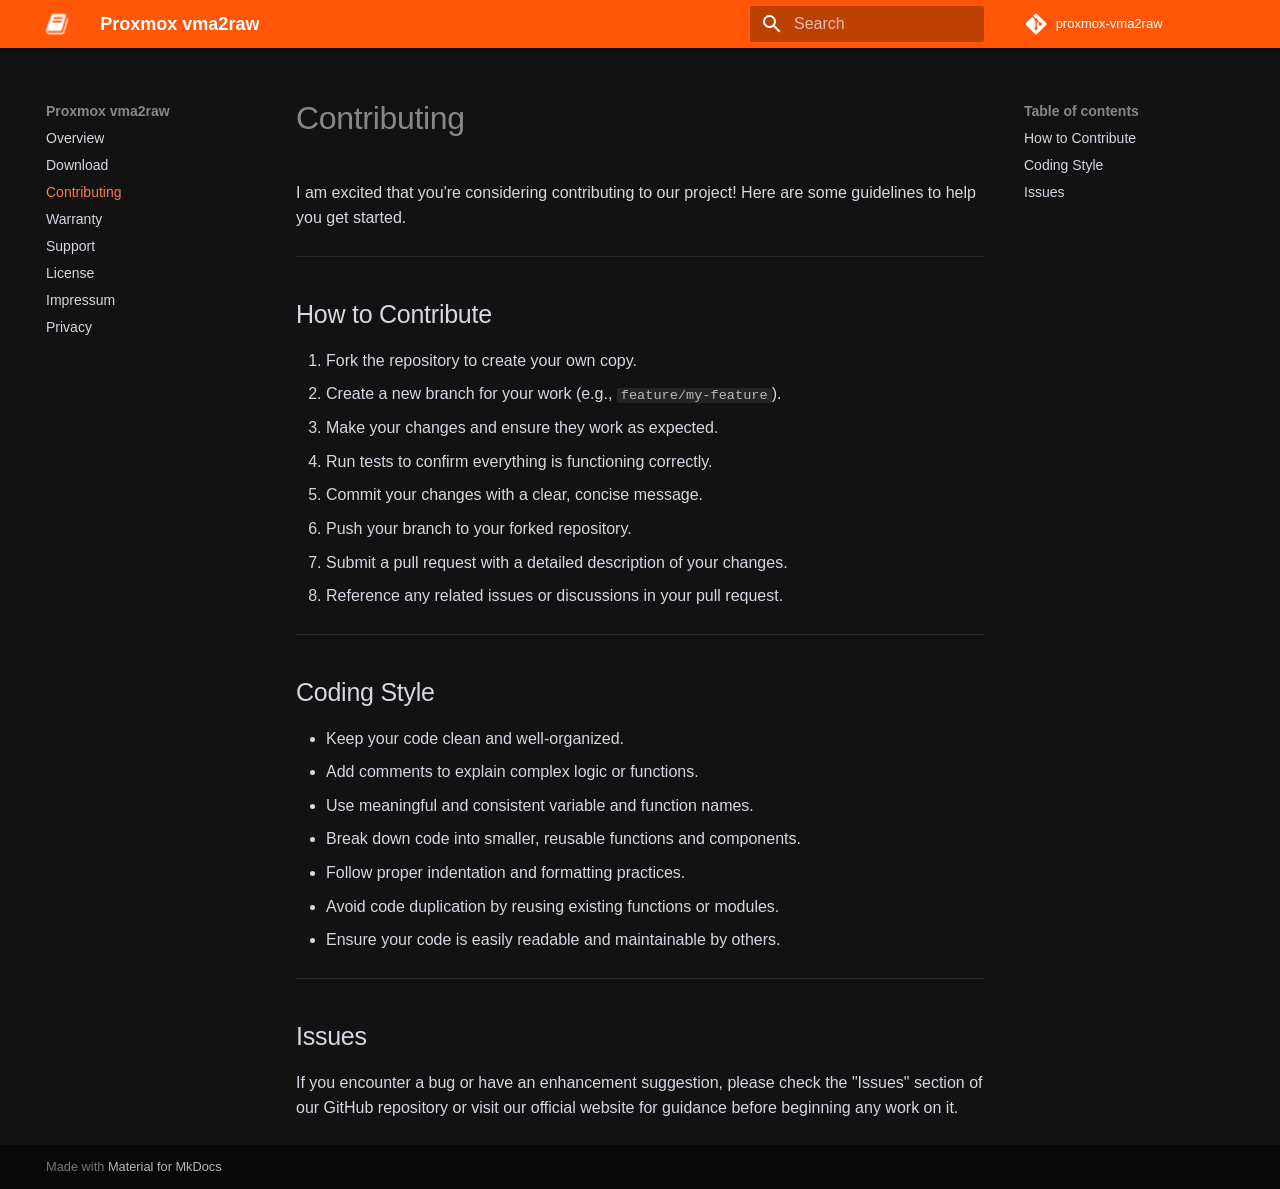
==== docs/contributing.html @ 5fd2d064 "1.0" ====
<!doctype html>
<html lang="en" class="no-js">
  <head>
    
      <meta charset="utf-8">
      <meta name="viewport" content="width=device-width,initial-scale=1">
      
      
      
      
        <link rel="prev" href="download.html">
      
      
        <link rel="next" href="warranty.html">
      
      
      <link rel="icon" href="favicon.ico">
      <meta name="generator" content="mkdocs-1.6.0, mkdocs-material-9.5.31">
    
    
      
        <title>Contributing - Proxmox vma2raw</title>
      
    
    
      <link rel="stylesheet" href="assets/stylesheets/main.3cba04c6.min.css">
      
        
        <link rel="stylesheet" href="assets/stylesheets/palette.06af60db.min.css">
      
      

   
   <!-- META INJECTION START -->
  <!-- META INJECTION START -->
  <!-- META INJECTION START -->
    <meta http-equiv="X-UA-Compatible" content="IE=edge">
	<meta name="subject" content="documentation">
	<meta name="copyright" content="bugfish">
	<meta name="language" content="en">
	<meta name="robots" content="index,follow">
	<meta name="author" content="bugfish, ynvnzmlzaa@gmail.com">
	<meta property="og:image" content="./meta.png">    
    <script type="application/ld+json">
    {
      "@context": "http://schema.org",
      "@type": "WebSite",
      "name": "Proxmox vma2raw",
    }
    </script>
	<script type="application/ld+json">
	{
	  "@context": "http://schema.org",
	  "@type": "TechArticle",
	  "headline": "Contributing",
	  "description": "Learn how you can contribute to the project, including guidelines for submitting improvements, bug reports, and feature requests.",
	  "articleSection": "Contributing",
	  "datePublished": "2025-03-04",
	  "dateModified": "2025-03-04",
	  "author": {
		"@type": "Person",
		"name": "Jan-Maurice Dahlmanns"
	  },
	  "publisher": {
		"@type": "Organization",
		"name": "Bugfish",
		"logo": {
		  "@type": "ImageObject",
		  "url": "./logo.png"
		}
	  }
	}
	</script> 
	<meta property="og:title" content="Contributing - Proxmox vma2raw">
	<meta name="description" content="Learn how you can contribute to the project, including guidelines for submitting improvements, bug reports, and feature requests.">  
	<meta name="og:description" content="Learn how you can contribute to the project, including guidelines for submitting improvements, bug reports, and feature requests.">  
  <!-- META INJECTION END -->  
  <!-- META INJECTION END -->  
  <!-- META INJECTION END --> 

    
    
      
    
    
      
    
    
      <link rel="stylesheet" href="assets/_mkdocstrings.css">
    
      <link rel="stylesheet" href="extra.css">
    
    <script>__md_scope=new URL(".",location),__md_hash=e=>[...e].reduce((e,_)=>(e<<5)-e+_.charCodeAt(0),0),__md_get=(e,_=localStorage,t=__md_scope)=>JSON.parse(_.getItem(t.pathname+"."+e)),__md_set=(e,_,t=localStorage,a=__md_scope)=>{try{t.setItem(a.pathname+"."+e,JSON.stringify(_))}catch(e){}}</script>
    
      

    
    
    
   <link href="assets/stylesheets/glightbox.min.css" rel="stylesheet"/><style>
    html.glightbox-open { overflow: initial; height: 100%; }
    .gslide-title { margin-top: 0px; user-select: text; }
    .gslide-desc { color: #666; user-select: text; }
    .gslide-image img { background: white; }
    .gscrollbar-fixer { padding-right: 15px; }
    .gdesc-inner { font-size: 0.75rem; }
    body[data-md-color-scheme="slate"] .gdesc-inner { background: var(--md-default-bg-color);}
    body[data-md-color-scheme="slate"] .gslide-title { color: var(--md-default-fg-color);}
    body[data-md-color-scheme="slate"] .gslide-desc { color: var(--md-default-fg-color);}</style> <script src="assets/javascripts/glightbox.min.js"></script></head>
  
  
    
    
      
    
    
    
    
    <body dir="ltr" data-md-color-scheme="slate" data-md-color-primary="deep-orange" data-md-color-accent="deep-orange">
  
    
    <input class="md-toggle" data-md-toggle="drawer" type="checkbox" id="__drawer" autocomplete="off">
    <input class="md-toggle" data-md-toggle="search" type="checkbox" id="__search" autocomplete="off">
    <label class="md-overlay" for="__drawer"></label>
    <div data-md-component="skip">
      
        
        <a href="#contributing" class="md-skip">
          Skip to content
        </a>
      
    </div>
    <div data-md-component="announce">
      
    </div>
    
    
      

  

<header class="md-header md-header--shadow" data-md-component="header">
  <nav class="md-header__inner md-grid" aria-label="Header">
    <a href="index.html" title="Proxmox vma2raw" class="md-header__button md-logo" aria-label="Proxmox vma2raw" data-md-component="logo">
      
  <img src="logo.png" alt="logo">

    </a>
    <label class="md-header__button md-icon" for="__drawer">
      
      <svg xmlns="http://www.w3.org/2000/svg" viewBox="0 0 24 24"><path d="M3 6h18v2H3V6m0 5h18v2H3v-2m0 5h18v2H3v-2Z"/></svg>
    </label>
    <div class="md-header__title" data-md-component="header-title">
      <div class="md-header__ellipsis">
        <div class="md-header__topic">
          <span class="md-ellipsis">
            Proxmox vma2raw
          </span>
        </div>
        <div class="md-header__topic" data-md-component="header-topic">
          <span class="md-ellipsis">
            
              Contributing
            
          </span>
        </div>
      </div>
    </div>
    
      
        <form class="md-header__option" data-md-component="palette">
  
    
    
    
    <input class="md-option" data-md-color-media="" data-md-color-scheme="slate" data-md-color-primary="deep-orange" data-md-color-accent="deep-orange"  aria-hidden="true"  type="radio" name="__palette" id="__palette_0">
    
  
</form>
      
    
    
      <script>var media,input,key,value,palette=__md_get("__palette");if(palette&&palette.color){"(prefers-color-scheme)"===palette.color.media&&(media=matchMedia("(prefers-color-scheme: light)"),input=document.querySelector(media.matches?"[data-md-color-media='(prefers-color-scheme: light)']":"[data-md-color-media='(prefers-color-scheme: dark)']"),palette.color.media=input.getAttribute("data-md-color-media"),palette.color.scheme=input.getAttribute("data-md-color-scheme"),palette.color.primary=input.getAttribute("data-md-color-primary"),palette.color.accent=input.getAttribute("data-md-color-accent"));for([key,value]of Object.entries(palette.color))document.body.setAttribute("data-md-color-"+key,value)}</script>
    
    
    
      <label class="md-header__button md-icon" for="__search">
        
        <svg xmlns="http://www.w3.org/2000/svg" viewBox="0 0 24 24"><path d="M9.5 3A6.5 6.5 0 0 1 16 9.5c0 1.61-.59 3.09-1.56 4.23l.27.27h.79l5 5-1.5 1.5-5-5v-.79l-.27-.27A6.516 6.516 0 0 1 9.5 16 6.5 6.5 0 0 1 3 9.5 6.5 6.5 0 0 1 9.5 3m0 2C7 5 5 7 5 9.5S7 14 9.5 14 14 12 14 9.5 12 5 9.5 5Z"/></svg>
      </label>
      <div class="md-search" data-md-component="search" role="dialog">
  <label class="md-search__overlay" for="__search"></label>
  <div class="md-search__inner" role="search">
    <form class="md-search__form" name="search">
      <input type="text" class="md-search__input" name="query" aria-label="Search" placeholder="Search" autocapitalize="off" autocorrect="off" autocomplete="off" spellcheck="false" data-md-component="search-query" required>
      <label class="md-search__icon md-icon" for="__search">
        
        <svg xmlns="http://www.w3.org/2000/svg" viewBox="0 0 24 24"><path d="M9.5 3A6.5 6.5 0 0 1 16 9.5c0 1.61-.59 3.09-1.56 4.23l.27.27h.79l5 5-1.5 1.5-5-5v-.79l-.27-.27A6.516 6.516 0 0 1 9.5 16 6.5 6.5 0 0 1 3 9.5 6.5 6.5 0 0 1 9.5 3m0 2C7 5 5 7 5 9.5S7 14 9.5 14 14 12 14 9.5 12 5 9.5 5Z"/></svg>
        
        <svg xmlns="http://www.w3.org/2000/svg" viewBox="0 0 24 24"><path d="M20 11v2H8l5.5 5.5-1.42 1.42L4.16 12l7.92-7.92L13.5 5.5 8 11h12Z"/></svg>
      </label>
      <nav class="md-search__options" aria-label="Search">
        
        <button type="reset" class="md-search__icon md-icon" title="Clear" aria-label="Clear" tabindex="-1">
          
          <svg xmlns="http://www.w3.org/2000/svg" viewBox="0 0 24 24"><path d="M19 6.41 17.59 5 12 10.59 6.41 5 5 6.41 10.59 12 5 17.59 6.41 19 12 13.41 17.59 19 19 17.59 13.41 12 19 6.41Z"/></svg>
        </button>
      </nav>
      
    </form>
    <div class="md-search__output">
      <div class="md-search__scrollwrap" tabindex="0" data-md-scrollfix>
        <div class="md-search-result" data-md-component="search-result">
          <div class="md-search-result__meta">
            Initializing search
          </div>
          <ol class="md-search-result__list" role="presentation"></ol>
        </div>
      </div>
    </div>
  </div>
</div>
    
    
      <div class="md-header__source">
        <a href="https://github.com/bugfishtm/proxmox-vma2raw" title="Go to repository" class="md-source" data-md-component="source">
  <div class="md-source__icon md-icon">
    
    <svg xmlns="http://www.w3.org/2000/svg" viewBox="0 0 448 512"><!--! Font Awesome Free 6.6.0 by @fontawesome - https://fontawesome.com License - https://fontawesome.com/license/free (Icons: CC BY 4.0, Fonts: SIL OFL 1.1, Code: MIT License) Copyright 2024 Fonticons, Inc.--><path d="M439.55 236.05 244 40.45a28.87 28.87 0 0 0-40.81 0l-40.66 40.63 51.52 51.52c27.06-9.14 52.68 16.77 43.39 43.68l49.66 49.66c34.23-11.8 61.18 31 35.47 56.69-26.49 26.49-70.21-2.87-56-37.34L240.22 199v121.85c25.3 12.54 22.26 41.85 9.08 55a34.34 34.34 0 0 1-48.55 0c-17.57-17.6-11.07-46.91 11.25-56v-123c-20.8-8.51-24.6-30.74-18.64-45L142.57 101 8.45 235.14a28.86 28.86 0 0 0 0 40.81l195.61 195.6a28.86 28.86 0 0 0 40.8 0l194.69-194.69a28.86 28.86 0 0 0 0-40.81z"/></svg>
  </div>
  <div class="md-source__repository">
    proxmox-vma2raw
  </div>
</a>
      </div>
    
  </nav>
  
</header>
    
    <div class="md-container" data-md-component="container">
      
      
        
          
        
      
      <main class="md-main" data-md-component="main">
        <div class="md-main__inner md-grid">
          
            
              
              <div class="md-sidebar md-sidebar--primary" data-md-component="sidebar" data-md-type="navigation" >
                <div class="md-sidebar__scrollwrap">
                  <div class="md-sidebar__inner">
                    



<nav class="md-nav md-nav--primary" aria-label="Navigation" data-md-level="0">
  <label class="md-nav__title" for="__drawer">
    <a href="index.html" title="Proxmox vma2raw" class="md-nav__button md-logo" aria-label="Proxmox vma2raw" data-md-component="logo">
      
  <img src="logo.png" alt="logo">

    </a>
    Proxmox vma2raw
  </label>
  
    <div class="md-nav__source">
      <a href="https://github.com/bugfishtm/proxmox-vma2raw" title="Go to repository" class="md-source" data-md-component="source">
  <div class="md-source__icon md-icon">
    
    <svg xmlns="http://www.w3.org/2000/svg" viewBox="0 0 448 512"><!--! Font Awesome Free 6.6.0 by @fontawesome - https://fontawesome.com License - https://fontawesome.com/license/free (Icons: CC BY 4.0, Fonts: SIL OFL 1.1, Code: MIT License) Copyright 2024 Fonticons, Inc.--><path d="M439.55 236.05 244 40.45a28.87 28.87 0 0 0-40.81 0l-40.66 40.63 51.52 51.52c27.06-9.14 52.68 16.77 43.39 43.68l49.66 49.66c34.23-11.8 61.18 31 35.47 56.69-26.49 26.49-70.21-2.87-56-37.34L240.22 199v121.85c25.3 12.54 22.26 41.85 9.08 55a34.34 34.34 0 0 1-48.55 0c-17.57-17.6-11.07-46.91 11.25-56v-123c-20.8-8.51-24.6-30.74-18.64-45L142.57 101 8.45 235.14a28.86 28.86 0 0 0 0 40.81l195.61 195.6a28.86 28.86 0 0 0 40.8 0l194.69-194.69a28.86 28.86 0 0 0 0-40.81z"/></svg>
  </div>
  <div class="md-source__repository">
    proxmox-vma2raw
  </div>
</a>
    </div>
  
  <ul class="md-nav__list" data-md-scrollfix>
    
      
      
  
  
  
  
    <li class="md-nav__item">
      <a href="index.html" class="md-nav__link">
        
  
  <span class="md-ellipsis">
    Overview
  </span>
  

      </a>
    </li>
  

    
      
      
  
  
  
  
    <li class="md-nav__item">
      <a href="download.html" class="md-nav__link">
        
  
  <span class="md-ellipsis">
    Download
  </span>
  

      </a>
    </li>
  

    
      
      
  
  
    
  
  
  
    <li class="md-nav__item md-nav__item--active">
      
      <input class="md-nav__toggle md-toggle" type="checkbox" id="__toc">
      
      
        
      
      
        <label class="md-nav__link md-nav__link--active" for="__toc">
          
  
  <span class="md-ellipsis">
    Contributing
  </span>
  

          <span class="md-nav__icon md-icon"></span>
        </label>
      
      <a href="contributing.html" class="md-nav__link md-nav__link--active">
        
  
  <span class="md-ellipsis">
    Contributing
  </span>
  

      </a>
      
        

<nav class="md-nav md-nav--secondary" aria-label="Table of contents">
  
  
  
    
  
  
    <label class="md-nav__title" for="__toc">
      <span class="md-nav__icon md-icon"></span>
      Table of contents
    </label>
    <ul class="md-nav__list" data-md-component="toc" data-md-scrollfix>
      
        <li class="md-nav__item">
  <a href="#how-to-contribute" class="md-nav__link">
    <span class="md-ellipsis">
      How to Contribute
    </span>
  </a>
  
</li>
      
        <li class="md-nav__item">
  <a href="#coding-style" class="md-nav__link">
    <span class="md-ellipsis">
      Coding Style
    </span>
  </a>
  
</li>
      
        <li class="md-nav__item">
  <a href="#issues" class="md-nav__link">
    <span class="md-ellipsis">
      Issues
    </span>
  </a>
  
</li>
      
    </ul>
  
</nav>
      
    </li>
  

    
      
      
  
  
  
  
    <li class="md-nav__item">
      <a href="warranty.html" class="md-nav__link">
        
  
  <span class="md-ellipsis">
    Warranty
  </span>
  

      </a>
    </li>
  

    
      
      
  
  
  
  
    <li class="md-nav__item">
      <a href="support.html" class="md-nav__link">
        
  
  <span class="md-ellipsis">
    Support
  </span>
  

      </a>
    </li>
  

    
      
      
  
  
  
  
    <li class="md-nav__item">
      <a href="license.html" class="md-nav__link">
        
  
  <span class="md-ellipsis">
    License
  </span>
  

      </a>
    </li>
  

    
      
      
  
  
  
  
    <li class="md-nav__item">
      <a href="https://bugfishtm.blogspot.com/2023/05/impressum.html" class="md-nav__link">
        
  
  <span class="md-ellipsis">
    Impressum
  </span>
  

      </a>
    </li>
  

    
      
      
  
  
  
  
    <li class="md-nav__item">
      <a href="https://bugfishtm.blogspot.com/2023/05/privacy.html" class="md-nav__link">
        
  
  <span class="md-ellipsis">
    Privacy
  </span>
  

      </a>
    </li>
  

    
  </ul>
</nav>
                  </div>
                </div>
              </div>
            
            
              
              <div class="md-sidebar md-sidebar--secondary" data-md-component="sidebar" data-md-type="toc" >
                <div class="md-sidebar__scrollwrap">
                  <div class="md-sidebar__inner">
                    

<nav class="md-nav md-nav--secondary" aria-label="Table of contents">
  
  
  
    
  
  
    <label class="md-nav__title" for="__toc">
      <span class="md-nav__icon md-icon"></span>
      Table of contents
    </label>
    <ul class="md-nav__list" data-md-component="toc" data-md-scrollfix>
      
        <li class="md-nav__item">
  <a href="#how-to-contribute" class="md-nav__link">
    <span class="md-ellipsis">
      How to Contribute
    </span>
  </a>
  
</li>
      
        <li class="md-nav__item">
  <a href="#coding-style" class="md-nav__link">
    <span class="md-ellipsis">
      Coding Style
    </span>
  </a>
  
</li>
      
        <li class="md-nav__item">
  <a href="#issues" class="md-nav__link">
    <span class="md-ellipsis">
      Issues
    </span>
  </a>
  
</li>
      
    </ul>
  
</nav>
                  </div>
                </div>
              </div>
            
          
          
            <div class="md-content" data-md-component="content">
              <article class="md-content__inner md-typeset">
                
                  

  
  


<div><h1 id="contributing">Contributing</h1>
<p>I am excited that you're considering contributing to our project! Here are some guidelines to help you get started.</p>
<hr>
<h2 id="how-to-contribute">How to Contribute</h2>
<ol>
<li>Fork the repository to create your own copy.  </li>
<li>Create a new branch for your work (e.g., <code>feature/my-feature</code>).  </li>
<li>Make your changes and ensure they work as expected.  </li>
<li>Run tests to confirm everything is functioning correctly.  </li>
<li>Commit your changes with a clear, concise message.  </li>
<li>Push your branch to your forked repository.  </li>
<li>Submit a pull request with a detailed description of your changes.  </li>
<li>Reference any related issues or discussions in your pull request.</li>
</ol>
<hr>
<h2 id="coding-style">Coding Style</h2>
<ul>
<li>Keep your code clean and well-organized.</li>
<li>Add comments to explain complex logic or functions.</li>
<li>Use meaningful and consistent variable and function names.</li>
<li>Break down code into smaller, reusable functions and components.</li>
<li>Follow proper indentation and formatting practices.</li>
<li>Avoid code duplication by reusing existing functions or modules.</li>
<li>Ensure your code is easily readable and maintainable by others.</li>
</ul>
<hr>
<h2 id="issues">Issues</h2>
<p>If you encounter a bug or have an enhancement suggestion, please check the "Issues" section of our GitHub repository or visit our official website for guidance before beginning any work on it.</p></div>












                
              </article>
            </div>
          
          
<script>var target=document.getElementById(location.hash.slice(1));target&&target.name&&(target.checked=target.name.startsWith("__tabbed_"))</script>
        </div>
        
      </main>
      
        <footer class="md-footer">
  
  <div class="md-footer-meta md-typeset">
    <div class="md-footer-meta__inner md-grid">
      <div class="md-copyright">
  
  
    Made with
    <a href="https://squidfunk.github.io/mkdocs-material/" target="_blank" rel="noopener">
      Material for MkDocs
    </a>
  
</div>
      
    </div>
  </div>
</footer>
      
    </div>
    <div class="md-dialog" data-md-component="dialog">
      <div class="md-dialog__inner md-typeset"></div>
    </div>
    
    
    <script id="__config" type="application/json">{"base": ".", "features": ["content.code.copy"], "search": "assets/javascripts/workers/search.b8dbb3d2.min.js", "translations": {"clipboard.copied": "Copied to clipboard", "clipboard.copy": "Copy to clipboard", "search.result.more.one": "1 more on this page", "search.result.more.other": "# more on this page", "search.result.none": "No matching documents", "search.result.one": "1 matching document", "search.result.other": "# matching documents", "search.result.placeholder": "Type to start searching", "search.result.term.missing": "Missing", "select.version": "Select version"}}</script>
    
    
      <script src="assets/javascripts/bundle.fe8b6f2b.min.js"></script>
      
        <script src="extra.js"></script>
      
    
  <script id="init-glightbox">const lightbox = GLightbox({"touchNavigation": true, "loop": false, "zoomable": true, "draggable": true, "openEffect": "zoom", "closeEffect": "zoom", "slideEffect": "slide"});
document$.subscribe(() => { lightbox.reload() });
</script></body>
</html>
---- docs/assets/stylesheets/main.3cba04c6.min.css ----
@charset "UTF-8";html{-webkit-text-size-adjust:none;-moz-text-size-adjust:none;text-size-adjust:none;box-sizing:border-box}*,:after,:before{box-sizing:inherit}@media (prefers-reduced-motion){*,:after,:before{transition:none!important}}body{margin:0}a,button,input,label{-webkit-tap-highlight-color:transparent}a{color:inherit;text-decoration:none}hr{border:0;box-sizing:initial;display:block;height:.05rem;overflow:visible;padding:0}small{font-size:80%}sub,sup{line-height:1em}img{border-style:none}table{border-collapse:initial;border-spacing:0}td,th{font-weight:400;vertical-align:top}button{background:#0000;border:0;font-family:inherit;font-size:inherit;margin:0;padding:0}input{border:0;outline:none}:root{--md-primary-fg-color:#4051b5;--md-primary-fg-color--light:#5d6cc0;--md-primary-fg-color--dark:#303fa1;--md-primary-bg-color:#fff;--md-primary-bg-color--light:#ffffffb3;--md-accent-fg-color:#526cfe;--md-accent-fg-color--transparent:#526cfe1a;--md-accent-bg-color:#fff;--md-accent-bg-color--light:#ffffffb3}[data-md-color-scheme=default]{color-scheme:light}[data-md-color-scheme=default] img[src$="#gh-dark-mode-only"],[data-md-color-scheme=default] img[src$="#only-dark"]{display:none}:root,[data-md-color-scheme=default]{--md-hue:225deg;--md-default-fg-color:#000000de;--md-default-fg-color--light:#0000008a;--md-default-fg-color--lighter:#00000052;--md-default-fg-color--lightest:#00000012;--md-default-bg-color:#fff;--md-default-bg-color--light:#ffffffb3;--md-default-bg-color--lighter:#ffffff4d;--md-default-bg-color--lightest:#ffffff1f;--md-code-fg-color:#36464e;--md-code-bg-color:#f5f5f5;--md-code-hl-color:#4287ff;--md-code-hl-color--light:#4287ff1a;--md-code-hl-number-color:#d52a2a;--md-code-hl-special-color:#db1457;--md-code-hl-function-color:#a846b9;--md-code-hl-constant-color:#6e59d9;--md-code-hl-keyword-color:#3f6ec6;--md-code-hl-string-color:#1c7d4d;--md-code-hl-name-color:var(--md-code-fg-color);--md-code-hl-operator-color:var(--md-default-fg-color--light);--md-code-hl-punctuation-color:var(--md-default-fg-color--light);--md-code-hl-comment-color:var(--md-default-fg-color--light);--md-code-hl-generic-color:var(--md-default-fg-color--light);--md-code-hl-variable-color:var(--md-default-fg-color--light);--md-typeset-color:var(--md-default-fg-color);--md-typeset-a-color:var(--md-primary-fg-color);--md-typeset-del-color:#f5503d26;--md-typeset-ins-color:#0bd57026;--md-typeset-kbd-color:#fafafa;--md-typeset-kbd-accent-color:#fff;--md-typeset-kbd-border-color:#b8b8b8;--md-typeset-mark-color:#ffff0080;--md-typeset-table-color:#0000001f;--md-typeset-table-color--light:rgba(0,0,0,.035);--md-admonition-fg-color:var(--md-default-fg-color);--md-admonition-bg-color:var(--md-default-bg-color);--md-warning-fg-color:#000000de;--md-warning-bg-color:#ff9;--md-footer-fg-color:#fff;--md-footer-fg-color--light:#ffffffb3;--md-footer-fg-color--lighter:#ffffff73;--md-footer-bg-color:#000000de;--md-footer-bg-color--dark:#00000052;--md-shadow-z1:0 0.2rem 0.5rem #0000000d,0 0 0.05rem #0000001a;--md-shadow-z2:0 0.2rem 0.5rem #0000001a,0 0 0.05rem #00000040;--md-shadow-z3:0 0.2rem 0.5rem #0003,0 0 0.05rem #00000059}.md-icon svg{fill:currentcolor;display:block;height:1.2rem;width:1.2rem}body{-webkit-font-smoothing:antialiased;-moz-osx-font-smoothing:grayscale;--md-text-font-family:var(--md-text-font,_),-apple-system,BlinkMacSystemFont,Helvetica,Arial,sans-serif;--md-code-font-family:var(--md-code-font,_),SFMono-Regular,Consolas,Menlo,monospace}aside,body,input{font-feature-settings:"kern","liga";color:var(--md-typeset-color);font-family:var(--md-text-font-family)}code,kbd,pre{font-feature-settings:"kern";font-family:var(--md-code-font-family)}:root{--md-typeset-table-sort-icon:url('data:image/svg+xml;charset=utf-8,<svg xmlns="http://www.w3.org/2000/svg" viewBox="0 0 24 24"><path d="m18 21-4-4h3V7h-3l4-4 4 4h-3v10h3M2 19v-2h10v2M2 13v-2h7v2M2 7V5h4v2H2Z"/></svg>');--md-typeset-table-sort-icon--asc:url('data:image/svg+xml;charset=utf-8,<svg xmlns="http://www.w3.org/2000/svg" viewBox="0 0 24 24"><path d="M19 17h3l-4 4-4-4h3V3h2M2 17h10v2H2M6 5v2H2V5m0 6h7v2H2v-2Z"/></svg>');--md-typeset-table-sort-icon--desc:url('data:image/svg+xml;charset=utf-8,<svg xmlns="http://www.w3.org/2000/svg" viewBox="0 0 24 24"><path d="M19 7h3l-4-4-4 4h3v14h2M2 17h10v2H2M6 5v2H2V5m0 6h7v2H2v-2Z"/></svg>')}.md-typeset{-webkit-print-color-adjust:exact;color-adjust:exact;font-size:.8rem;line-height:1.6}@media print{.md-typeset{font-size:.68rem}}.md-typeset blockquote,.md-typeset dl,.md-typeset figure,.md-typeset ol,.md-typeset pre,.md-typeset ul{margin-bottom:1em;margin-top:1em}.md-typeset h1{color:var(--md-default-fg-color--light);font-size:2em;line-height:1.3;margin:0 0 1.25em}.md-typeset h1,.md-typeset h2{font-weight:300;letter-spacing:-.01em}.md-typeset h2{font-size:1.5625em;line-height:1.4;margin:1.6em 0 .64em}.md-typeset h3{font-size:1.25em;font-weight:400;letter-spacing:-.01em;line-height:1.5;margin:1.6em 0 .8em}.md-typeset h2+h3{margin-top:.8em}.md-typeset h4{font-weight:700;letter-spacing:-.01em;margin:1em 0}.md-typeset h5,.md-typeset h6{color:var(--md-default-fg-color--light);font-size:.8em;font-weight:700;letter-spacing:-.01em;margin:1.25em 0}.md-typeset h5{text-transform:uppercase}.md-typeset hr{border-bottom:.05rem solid var(--md-default-fg-color--lightest);display:flow-root;margin:1.5em 0}.md-typeset a{color:var(--md-typeset-a-color);word-break:break-word}.md-typeset a,.md-typeset a:before{transition:color 125ms}.md-typeset a:focus,.md-typeset a:hover{color:var(--md-accent-fg-color)}.md-typeset a:focus code,.md-typeset a:hover code{background-color:var(--md-accent-fg-color--transparent)}.md-typeset a code{color:currentcolor;transition:background-color 125ms}.md-typeset a.focus-visible{outline-color:var(--md-accent-fg-color);outline-offset:.2rem}.md-typeset code,.md-typeset kbd,.md-typeset pre{color:var(--md-code-fg-color);direction:ltr;font-variant-ligatures:none}@media print{.md-typeset code,.md-typeset kbd,.md-typeset pre{white-space:pre-wrap}}.md-typeset code{background-color:var(--md-code-bg-color);border-radius:.1rem;-webkit-box-decoration-break:clone;box-decoration-break:clone;font-size:.85em;padding:0 .2941176471em;word-break:break-word}.md-typeset code:not(.focus-visible){-webkit-tap-highlight-color:transparent;outline:none}.md-typeset pre{display:flow-root;line-height:1.4;position:relative}.md-typeset pre>code{-webkit-box-decoration-break:slice;box-decoration-break:slice;box-shadow:none;display:block;margin:0;outline-color:var(--md-accent-fg-color);overflow:auto;padding:.7720588235em 1.1764705882em;scrollbar-color:var(--md-default-fg-color--lighter) #0000;scrollbar-width:thin;touch-action:auto;word-break:normal}.md-typeset pre>code:hover{scrollbar-color:var(--md-accent-fg-color) #0000}.md-typeset pre>code::-webkit-scrollbar{height:.2rem;width:.2rem}.md-typeset pre>code::-webkit-scrollbar-thumb{background-color:var(--md-default-fg-color--lighter)}.md-typeset pre>code::-webkit-scrollbar-thumb:hover{background-color:var(--md-accent-fg-color)}.md-typeset kbd{background-color:var(--md-typeset-kbd-color);border-radius:.1rem;box-shadow:0 .1rem 0 .05rem var(--md-typeset-kbd-border-color),0 .1rem 0 var(--md-typeset-kbd-border-color),0 -.1rem .2rem var(--md-typeset-kbd-accent-color) inset;color:var(--md-default-fg-color);display:inline-block;font-size:.75em;padding:0 .6666666667em;vertical-align:text-top;word-break:break-word}.md-typeset mark{background-color:var(--md-typeset-mark-color);-webkit-box-decoration-break:clone;box-decoration-break:clone;color:inherit;word-break:break-word}.md-typeset abbr{border-bottom:.05rem dotted var(--md-default-fg-color--light);cursor:help;text-decoration:none}.md-typeset small{opacity:.75}[dir=ltr] .md-typeset sub,[dir=ltr] .md-typeset sup{margin-left:.078125em}[dir=rtl] .md-typeset sub,[dir=rtl] .md-typeset sup{margin-right:.078125em}[dir=ltr] .md-typeset blockquote{padding-left:.6rem}[dir=rtl] .md-typeset blockquote{padding-right:.6rem}[dir=ltr] .md-typeset blockquote{border-left:.2rem solid var(--md-default-fg-color--lighter)}[dir=rtl] .md-typeset blockquote{border-right:.2rem solid var(--md-default-fg-color--lighter)}.md-typeset blockquote{color:var(--md-default-fg-color--light);margin-left:0;margin-right:0}.md-typeset ul{list-style-type:disc}[dir=ltr] .md-typeset ol,[dir=ltr] .md-typeset ul{margin-left:.625em}[dir=rtl] .md-typeset ol,[dir=rtl] .md-typeset ul{margin-right:.625em}.md-typeset ol,.md-typeset ul{padding:0}.md-typeset ol:not([hidden]),.md-typeset ul:not([hidden]){display:flow-root}.md-typeset ol ol,.md-typeset ul ol{list-style-type:lower-alpha}.md-typeset ol ol ol,.md-typeset ul ol ol{list-style-type:lower-roman}[dir=ltr] .md-typeset ol li,[dir=ltr] .md-typeset ul li{margin-left:1.25em}[dir=rtl] .md-typeset ol li,[dir=rtl] .md-typeset ul li{margin-right:1.25em}.md-typeset ol li,.md-typeset ul li{margin-bottom:.5em}.md-typeset ol li blockquote,.md-typeset ol li p,.md-typeset ul li blockquote,.md-typeset ul li p{margin:.5em 0}.md-typeset ol li:last-child,.md-typeset ul li:last-child{margin-bottom:0}[dir=ltr] .md-typeset ol li ol,[dir=ltr] .md-typeset ol li ul,[dir=ltr] .md-typeset ul li ol,[dir=ltr] .md-typeset ul li ul{margin-left:.625em}[dir=rtl] .md-typeset ol li ol,[dir=rtl] .md-typeset ol li ul,[dir=rtl] .md-typeset ul li ol,[dir=rtl] .md-typeset ul li ul{margin-right:.625em}.md-typeset ol li ol,.md-typeset ol li ul,.md-typeset ul li ol,.md-typeset ul li ul{margin-bottom:.5em;margin-top:.5em}[dir=ltr] .md-typeset dd{margin-left:1.875em}[dir=rtl] .md-typeset dd{margin-right:1.875em}.md-typeset dd{margin-bottom:1.5em;margin-top:1em}.md-typeset img,.md-typeset svg,.md-typeset video{height:auto;max-width:100%}.md-typeset img[align=left]{margin:1em 1em 1em 0}.md-typeset img[align=right]{margin:1em 0 1em 1em}.md-typeset img[align]:only-child{margin-top:0}.md-typeset figure{display:flow-root;margin:1em auto;max-width:100%;text-align:center;width:-moz-fit-content;width:fit-content}.md-typeset figure img{display:block;margin:0 auto}.md-typeset figcaption{font-style:italic;margin:1em auto;max-width:24rem}.md-typeset iframe{max-width:100%}.md-typeset table:not([class]){background-color:var(--md-default-bg-color);border:.05rem solid var(--md-typeset-table-color);border-radius:.1rem;display:inline-block;font-size:.64rem;max-width:100%;overflow:auto;touch-action:auto}@media print{.md-typeset table:not([class]){display:table}}.md-typeset table:not([class])+*{margin-top:1.5em}.md-typeset table:not([class]) td>:first-child,.md-typeset table:not([class]) th>:first-child{margin-top:0}.md-typeset table:not([class]) td>:last-child,.md-typeset table:not([class]) th>:last-child{margin-bottom:0}.md-typeset table:not([class]) td:not([align]),.md-typeset table:not([class]) th:not([align]){text-align:left}[dir=rtl] .md-typeset table:not([class]) td:not([align]),[dir=rtl] .md-typeset table:not([class]) th:not([align]){text-align:right}.md-typeset table:not([class]) th{font-weight:700;min-width:5rem;padding:.9375em 1.25em;vertical-align:top}.md-typeset table:not([class]) td{border-top:.05rem solid var(--md-typeset-table-color);padding:.9375em 1.25em;vertical-align:top}.md-typeset table:not([class]) tbody tr{transition:background-color 125ms}.md-typeset table:not([class]) tbody tr:hover{background-color:var(--md-typeset-table-color--light);box-shadow:0 .05rem 0 var(--md-default-bg-color) inset}.md-typeset table:not([class]) a{word-break:normal}.md-typeset table th[role=columnheader]{cursor:pointer}[dir=ltr] .md-typeset table th[role=columnheader]:after{margin-left:.5em}[dir=rtl] .md-typeset table th[role=columnheader]:after{margin-right:.5em}.md-typeset table th[role=columnheader]:after{content:"";display:inline-block;height:1.2em;-webkit-mask-image:var(--md-typeset-table-sort-icon);mask-image:var(--md-typeset-table-sort-icon);-webkit-mask-repeat:no-repeat;mask-repeat:no-repeat;-webkit-mask-size:contain;mask-size:contain;transition:background-color 125ms;vertical-align:text-bottom;width:1.2em}.md-typeset table th[role=columnheader]:hover:after{background-color:var(--md-default-fg-color--lighter)}.md-typeset table th[role=columnheader][aria-sort=ascending]:after{background-color:var(--md-default-fg-color--light);-webkit-mask-image:var(--md-typeset-table-sort-icon--asc);mask-image:var(--md-typeset-table-sort-icon--asc)}.md-typeset table th[role=columnheader][aria-sort=descending]:after{background-color:var(--md-default-fg-color--light);-webkit-mask-image:var(--md-typeset-table-sort-icon--desc);mask-image:var(--md-typeset-table-sort-icon--desc)}.md-typeset__scrollwrap{margin:1em -.8rem;overflow-x:auto;touch-action:auto}.md-typeset__table{display:inline-block;margin-bottom:.5em;padding:0 .8rem}@media print{.md-typeset__table{display:block}}html .md-typeset__table table{display:table;margin:0;overflow:hidden;width:100%}@media screen and (max-width:44.984375em){.md-content__inner>pre{margin:1em -.8rem}.md-content__inner>pre code{border-radius:0}}.md-typeset .md-author{border-radius:100%;display:block;flex-shrink:0;height:1.6rem;overflow:hidden;position:relative;transition:color 125ms,transform 125ms;width:1.6rem}.md-typeset .md-author img{display:block}.md-typeset .md-author--more{background:var(--md-default-fg-color--lightest);color:var(--md-default-fg-color--lighter);font-size:.6rem;font-weight:700;line-height:1.6rem;text-align:center}.md-typeset .md-author--long{height:2.4rem;width:2.4rem}.md-typeset a.md-author{transform:scale(1)}.md-typeset a.md-author img{border-radius:100%;filter:grayscale(100%) opacity(75%);transition:filter 125ms}.md-typeset a.md-author:focus,.md-typeset a.md-author:hover{transform:scale(1.1);z-index:1}.md-typeset a.md-author:focus img,.md-typeset a.md-author:hover img{filter:grayscale(0)}.md-banner{background-color:var(--md-footer-bg-color);color:var(--md-footer-fg-color);overflow:auto}@media print{.md-banner{display:none}}.md-banner--warning{background-color:var(--md-warning-bg-color);color:var(--md-warning-fg-color)}.md-banner__inner{font-size:.7rem;margin:.6rem auto;padding:0 .8rem}[dir=ltr] .md-banner__button{float:right}[dir=rtl] .md-banner__button{float:left}.md-banner__button{color:inherit;cursor:pointer;transition:opacity .25s}.no-js .md-banner__button{display:none}.md-banner__button:hover{opacity:.7}html{font-size:125%;height:100%;overflow-x:hidden}@media screen and (min-width:100em){html{font-size:137.5%}}@media screen and (min-width:125em){html{font-size:150%}}body{background-color:var(--md-default-bg-color);display:flex;flex-direction:column;font-size:.5rem;min-height:100%;position:relative;width:100%}@media print{body{display:block}}@media screen and (max-width:59.984375em){body[data-md-scrolllock]{position:fixed}}.md-grid{margin-left:auto;margin-right:auto;max-width:61rem}.md-container{display:flex;flex-direction:column;flex-grow:1}@media print{.md-container{display:block}}.md-main{flex-grow:1}.md-main__inner{display:flex;height:100%;margin-top:1.5rem}.md-ellipsis{overflow:hidden;text-overflow:ellipsis}.md-toggle{display:none}.md-option{height:0;opacity:0;position:absolute;width:0}.md-option:checked+label:not([hidden]){display:block}.md-option.focus-visible+label{outline-color:var(--md-accent-fg-color);outline-style:auto}.md-skip{background-color:var(--md-default-fg-color);border-radius:.1rem;color:var(--md-default-bg-color);font-size:.64rem;margin:.5rem;opacity:0;outline-color:var(--md-accent-fg-color);padding:.3rem .5rem;position:fixed;transform:translateY(.4rem);z-index:-1}.md-skip:focus{opacity:1;transform:translateY(0);transition:transform .25s cubic-bezier(.4,0,.2,1),opacity 175ms 75ms;z-index:10}@page{margin:25mm}:root{--md-clipboard-icon:url('data:image/svg+xml;charset=utf-8,<svg xmlns="http://www.w3.org/2000/svg" viewBox="0 0 24 24"><path d="M19 21H8V7h11m0-2H8a2 2 0 0 0-2 2v14a2 2 0 0 0 2 2h11a2 2 0 0 0 2-2V7a2 2 0 0 0-2-2m-3-4H4a2 2 0 0 0-2 2v14h2V3h12V1Z"/></svg>')}.md-clipboard{border-radius:.1rem;color:var(--md-default-fg-color--lightest);cursor:pointer;height:1.5em;outline-color:var(--md-accent-fg-color);outline-offset:.1rem;position:absolute;right:.5em;top:.5em;transition:color .25s;width:1.5em;z-index:1}@media print{.md-clipboard{display:none}}.md-clipboard:not(.focus-visible){-webkit-tap-highlight-color:transparent;outline:none}:hover>.md-clipboard{color:var(--md-default-fg-color--light)}.md-clipboard:focus,.md-clipboard:hover{color:var(--md-accent-fg-color)}.md-clipboard:after{background-color:currentcolor;content:"";display:block;height:1.125em;margin:0 auto;-webkit-mask-image:var(--md-clipboard-icon);mask-image:var(--md-clipboard-icon);-webkit-mask-position:center;mask-position:center;-webkit-mask-repeat:no-repeat;mask-repeat:no-repeat;-webkit-mask-size:contain;mask-size:contain;width:1.125em}.md-clipboard--inline{cursor:pointer}.md-clipboard--inline code{transition:color .25s,background-color .25s}.md-clipboard--inline:focus code,.md-clipboard--inline:hover code{background-color:var(--md-accent-fg-color--transparent);color:var(--md-accent-fg-color)}.md-typeset .md-code__content{display:grid}@keyframes consent{0%{opacity:0;transform:translateY(100%)}to{opacity:1;transform:translateY(0)}}@keyframes overlay{0%{opacity:0}to{opacity:1}}.md-consent__overlay{animation:overlay .25s both;-webkit-backdrop-filter:blur(.1rem);backdrop-filter:blur(.1rem);background-color:#0000008a;height:100%;opacity:1;position:fixed;top:0;width:100%;z-index:5}.md-consent__inner{animation:consent .5s cubic-bezier(.1,.7,.1,1) both;background-color:var(--md-default-bg-color);border:0;border-radius:.1rem;bottom:0;box-shadow:0 0 .2rem #0000001a,0 .2rem .4rem #0003;max-height:100%;overflow:auto;padding:0;position:fixed;width:100%;z-index:5}.md-consent__form{padding:.8rem}.md-consent__settings{display:none;margin:1em 0}input:checked+.md-consent__settings{display:block}.md-consent__controls{margin-bottom:.8rem}.md-typeset .md-consent__controls .md-button{display:inline}@media screen and (max-width:44.984375em){.md-typeset .md-consent__controls .md-button{display:block;margin-top:.4rem;text-align:center;width:100%}}.md-consent label{cursor:pointer}.md-content{flex-grow:1;min-width:0}.md-content__inner{margin:0 .8rem 1.2rem;padding-top:.6rem}@media screen and (min-width:76.25em){[dir=ltr] .md-sidebar--primary:not([hidden])~.md-content>.md-content__inner{margin-left:1.2rem}[dir=ltr] .md-sidebar--secondary:not([hidden])~.md-content>.md-content__inner,[dir=rtl] .md-sidebar--primary:not([hidden])~.md-content>.md-content__inner{margin-right:1.2rem}[dir=rtl] .md-sidebar--secondary:not([hidden])~.md-content>.md-content__inner{margin-left:1.2rem}}.md-content__inner:before{content:"";display:block;height:.4rem}.md-content__inner>:last-child{margin-bottom:0}[dir=ltr] .md-content__button{float:right}[dir=rtl] .md-content__button{float:left}[dir=ltr] .md-content__button{margin-left:.4rem}[dir=rtl] .md-content__button{margin-right:.4rem}.md-content__button{margin:.4rem 0;padding:0}@media print{.md-content__button{display:none}}.md-typeset .md-content__button{color:var(--md-default-fg-color--lighter)}.md-content__button svg{display:inline;vertical-align:top}[dir=rtl] .md-content__button svg{transform:scaleX(-1)}[dir=ltr] .md-dialog{right:.8rem}[dir=rtl] .md-dialog{left:.8rem}.md-dialog{background-color:var(--md-default-fg-color);border-radius:.1rem;bottom:.8rem;box-shadow:var(--md-shadow-z3);min-width:11.1rem;opacity:0;padding:.4rem .6rem;pointer-events:none;position:fixed;transform:translateY(100%);transition:transform 0ms .4s,opacity .4s;z-index:4}@media print{.md-dialog{display:none}}.md-dialog--active{opacity:1;pointer-events:auto;transform:translateY(0);transition:transform .4s cubic-bezier(.075,.85,.175,1),opacity .4s}.md-dialog__inner{color:var(--md-default-bg-color);font-size:.7rem}.md-feedback{margin:2em 0 1em;text-align:center}.md-feedback fieldset{border:none;margin:0;padding:0}.md-feedback__title{font-weight:700;margin:1em auto}.md-feedback__inner{position:relative}.md-feedback__list{display:flex;flex-wrap:wrap;place-content:baseline center;position:relative}.md-feedback__list:hover .md-icon:not(:disabled){color:var(--md-default-fg-color--lighter)}:disabled .md-feedback__list{min-height:1.8rem}.md-feedback__icon{color:var(--md-default-fg-color--light);cursor:pointer;flex-shrink:0;margin:0 .1rem;transition:color 125ms}.md-feedback__icon:not(:disabled).md-icon:hover{color:var(--md-accent-fg-color)}.md-feedback__icon:disabled{color:var(--md-default-fg-color--lightest);pointer-events:none}.md-feedback__note{opacity:0;position:relative;transform:translateY(.4rem);transition:transform .4s cubic-bezier(.1,.7,.1,1),opacity .15s}.md-feedback__note>*{margin:0 auto;max-width:16rem}:disabled .md-feedback__note{opacity:1;transform:translateY(0)}.md-footer{background-color:var(--md-footer-bg-color);color:var(--md-footer-fg-color)}@media print{.md-footer{display:none}}.md-footer__inner{justify-content:space-between;overflow:auto;padding:.2rem}.md-footer__inner:not([hidden]){display:flex}.md-footer__link{align-items:end;display:flex;flex-grow:0.01;margin-bottom:.4rem;margin-top:1rem;max-width:100%;outline-color:var(--md-accent-fg-color);overflow:hidden;transition:opacity .25s}.md-footer__link:focus,.md-footer__link:hover{opacity:.7}[dir=rtl] .md-footer__link svg{transform:scaleX(-1)}@media screen and (max-width:44.984375em){.md-footer__link--prev{flex-shrink:0}.md-footer__link--prev .md-footer__title{display:none}}[dir=ltr] .md-footer__link--next{margin-left:auto}[dir=rtl] .md-footer__link--next{margin-right:auto}.md-footer__link--next{text-align:right}[dir=rtl] .md-footer__link--next{text-align:left}.md-footer__title{flex-grow:1;font-size:.9rem;margin-bottom:.7rem;max-width:calc(100% - 2.4rem);padding:0 1rem;white-space:nowrap}.md-footer__button{margin:.2rem;padding:.4rem}.md-footer__direction{font-size:.64rem;opacity:.7}.md-footer-meta{background-color:var(--md-footer-bg-color--dark)}.md-footer-meta__inner{display:flex;flex-wrap:wrap;justify-content:space-between;padding:.2rem}html .md-footer-meta.md-typeset a{color:var(--md-footer-fg-color--light)}html .md-footer-meta.md-typeset a:focus,html .md-footer-meta.md-typeset a:hover{color:var(--md-footer-fg-color)}.md-copyright{color:var(--md-footer-fg-color--lighter);font-size:.64rem;margin:auto .6rem;padding:.4rem 0;width:100%}@media screen and (min-width:45em){.md-copyright{width:auto}}.md-copyright__highlight{color:var(--md-footer-fg-color--light)}.md-social{display:inline-flex;gap:.2rem;margin:0 .4rem;padding:.2rem 0 .6rem}@media screen and (min-width:45em){.md-social{padding:.6rem 0}}.md-social__link{display:inline-block;height:1.6rem;text-align:center;width:1.6rem}.md-social__link:before{line-height:1.9}.md-social__link svg{fill:currentcolor;max-height:.8rem;vertical-align:-25%}.md-typeset .md-button{border:.1rem solid;border-radius:.1rem;color:var(--md-primary-fg-color);cursor:pointer;display:inline-block;font-weight:700;padding:.625em 2em;transition:color 125ms,background-color 125ms,border-color 125ms}.md-typeset .md-button--primary{background-color:var(--md-primary-fg-color);border-color:var(--md-primary-fg-color);color:var(--md-primary-bg-color)}.md-typeset .md-button:focus,.md-typeset .md-button:hover{background-color:var(--md-accent-fg-color);border-color:var(--md-accent-fg-color);color:var(--md-accent-bg-color)}[dir=ltr] .md-typeset .md-input{border-top-left-radius:.1rem}[dir=ltr] .md-typeset .md-input,[dir=rtl] .md-typeset .md-input{border-top-right-radius:.1rem}[dir=rtl] .md-typeset .md-input{border-top-left-radius:.1rem}.md-typeset .md-input{border-bottom:.1rem solid var(--md-default-fg-color--lighter);box-shadow:var(--md-shadow-z1);font-size:.8rem;height:1.8rem;padding:0 .6rem;transition:border .25s,box-shadow .25s}.md-typeset .md-input:focus,.md-typeset .md-input:hover{border-bottom-color:var(--md-accent-fg-color);box-shadow:var(--md-shadow-z2)}.md-typeset .md-input--stretch{width:100%}.md-header{background-color:var(--md-primary-fg-color);box-shadow:0 0 .2rem #0000,0 .2rem .4rem #0000;color:var(--md-primary-bg-color);display:block;left:0;position:sticky;right:0;top:0;z-index:4}@media print{.md-header{display:none}}.md-header[hidden]{transform:translateY(-100%);transition:transform .25s cubic-bezier(.8,0,.6,1),box-shadow .25s}.md-header--shadow{box-shadow:0 0 .2rem #0000001a,0 .2rem .4rem #0003;transition:transform .25s cubic-bezier(.1,.7,.1,1),box-shadow .25s}.md-header__inner{align-items:center;display:flex;padding:0 .2rem}.md-header__button{color:currentcolor;cursor:pointer;margin:.2rem;outline-color:var(--md-accent-fg-color);padding:.4rem;position:relative;transition:opacity .25s;vertical-align:middle;z-index:1}.md-header__button:hover{opacity:.7}.md-header__button:not([hidden]){display:inline-block}.md-header__button:not(.focus-visible){-webkit-tap-highlight-color:transparent;outline:none}.md-header__button.md-logo{margin:.2rem;padding:.4rem}@media screen and (max-width:76.234375em){.md-header__button.md-logo{display:none}}.md-header__button.md-logo img,.md-header__button.md-logo svg{fill:currentcolor;display:block;height:1.2rem;width:auto}@media screen and (min-width:60em){.md-header__button[for=__search]{display:none}}.no-js .md-header__button[for=__search]{display:none}[dir=rtl] .md-header__button[for=__search] svg{transform:scaleX(-1)}@media screen and (min-width:76.25em){.md-header__button[for=__drawer]{display:none}}.md-header__topic{display:flex;max-width:100%;position:absolute;transition:transform .4s cubic-bezier(.1,.7,.1,1),opacity .15s;white-space:nowrap}.md-header__topic+.md-header__topic{opacity:0;pointer-events:none;transform:translateX(1.25rem);transition:transform .4s cubic-bezier(1,.7,.1,.1),opacity .15s;z-index:-1}[dir=rtl] .md-header__topic+.md-header__topic{transform:translateX(-1.25rem)}.md-header__topic:first-child{font-weight:700}[dir=ltr] .md-header__title{margin-left:1rem;margin-right:.4rem}[dir=rtl] .md-header__title{margin-left:.4rem;margin-right:1rem}.md-header__title{flex-grow:1;font-size:.9rem;height:2.4rem;line-height:2.4rem}.md-header__title--active .md-header__topic{opacity:0;pointer-events:none;transform:translateX(-1.25rem);transition:transform .4s cubic-bezier(1,.7,.1,.1),opacity .15s;z-index:-1}[dir=rtl] .md-header__title--active .md-header__topic{transform:translateX(1.25rem)}.md-header__title--active .md-header__topic+.md-header__topic{opacity:1;pointer-events:auto;transform:translateX(0);transition:transform .4s cubic-bezier(.1,.7,.1,1),opacity .15s;z-index:0}.md-header__title>.md-header__ellipsis{height:100%;position:relative;width:100%}.md-header__option{display:flex;flex-shrink:0;max-width:100%;transition:max-width 0ms .25s,opacity .25s .25s;white-space:nowrap}[data-md-toggle=search]:checked~.md-header .md-header__option{max-width:0;opacity:0;transition:max-width 0ms,opacity 0ms}.md-header__option>input{bottom:0}.md-header__source{display:none}@media screen and (min-width:60em){[dir=ltr] .md-header__source{margin-left:1rem}[dir=rtl] .md-header__source{margin-right:1rem}.md-header__source{display:block;max-width:11.7rem;width:11.7rem}}@media screen and (min-width:76.25em){[dir=ltr] .md-header__source{margin-left:1.4rem}[dir=rtl] .md-header__source{margin-right:1.4rem}}.md-meta{color:var(--md-default-fg-color--light);font-size:.7rem;line-height:1.3}.md-meta__list{display:inline-flex;flex-wrap:wrap;list-style:none;margin:0;padding:0}.md-meta__item:not(:last-child):after{content:"·";margin-left:.2rem;margin-right:.2rem}.md-meta__link{color:var(--md-typeset-a-color)}.md-meta__link:focus,.md-meta__link:hover{color:var(--md-accent-fg-color)}.md-draft{background-color:#ff1744;border-radius:.125em;color:#fff;display:inline-block;font-weight:700;padding-left:.5714285714em;padding-right:.5714285714em}:root{--md-nav-icon--prev:url('data:image/svg+xml;charset=utf-8,<svg xmlns="http://www.w3.org/2000/svg" viewBox="0 0 24 24"><path d="M20 11v2H8l5.5 5.5-1.42 1.42L4.16 12l7.92-7.92L13.5 5.5 8 11h12Z"/></svg>');--md-nav-icon--next:url('data:image/svg+xml;charset=utf-8,<svg xmlns="http://www.w3.org/2000/svg" viewBox="0 0 24 24"><path d="M8.59 16.58 13.17 12 8.59 7.41 10 6l6 6-6 6-1.41-1.42Z"/></svg>');--md-toc-icon:url('data:image/svg+xml;charset=utf-8,<svg xmlns="http://www.w3.org/2000/svg" viewBox="0 0 24 24"><path d="M3 9h14V7H3v2m0 4h14v-2H3v2m0 4h14v-2H3v2m16 0h2v-2h-2v2m0-10v2h2V7h-2m0 6h2v-2h-2v2Z"/></svg>')}.md-nav{font-size:.7rem;line-height:1.3}.md-nav__title{color:var(--md-default-fg-color--light);display:block;font-weight:700;overflow:hidden;padding:0 .6rem;text-overflow:ellipsis}.md-nav__title .md-nav__button{display:none}.md-nav__title .md-nav__button img{height:100%;width:auto}.md-nav__title .md-nav__button.md-logo img,.md-nav__title .md-nav__button.md-logo svg{fill:currentcolor;display:block;height:2.4rem;max-width:100%;object-fit:contain;width:auto}.md-nav__list{list-style:none;margin:0;padding:0}.md-nav__link{align-items:flex-start;display:flex;gap:.4rem;margin-top:.625em;scroll-snap-align:start;transition:color 125ms}.md-nav__link--passed{color:var(--md-default-fg-color--light)}.md-nav__item .md-nav__link--active,.md-nav__item .md-nav__link--active code{color:var(--md-typeset-a-color)}.md-nav__link .md-ellipsis{position:relative}[dir=ltr] .md-nav__link .md-icon:last-child{margin-left:auto}[dir=rtl] .md-nav__link .md-icon:last-child{margin-right:auto}.md-nav__link svg{fill:currentcolor;flex-shrink:0;height:1.3em;position:relative}.md-nav__link[for]:focus,.md-nav__link[for]:hover,.md-nav__link[href]:focus,.md-nav__link[href]:hover{color:var(--md-accent-fg-color);cursor:pointer}.md-nav__link.focus-visible{outline-color:var(--md-accent-fg-color);outline-offset:.2rem}.md-nav--primary .md-nav__link[for=__toc]{display:none}.md-nav--primary .md-nav__link[for=__toc] .md-icon:after{background-color:currentcolor;display:block;height:100%;-webkit-mask-image:var(--md-toc-icon);mask-image:var(--md-toc-icon);width:100%}.md-nav--primary .md-nav__link[for=__toc]~.md-nav{display:none}.md-nav__container>.md-nav__link{margin-top:0}.md-nav__container>.md-nav__link:first-child{flex-grow:1;min-width:0}.md-nav__icon{flex-shrink:0}.md-nav__source{display:none}@media screen and (max-width:76.234375em){.md-nav--primary,.md-nav--primary .md-nav{background-color:var(--md-default-bg-color);display:flex;flex-direction:column;height:100%;left:0;position:absolute;right:0;top:0;z-index:1}.md-nav--primary .md-nav__item,.md-nav--primary .md-nav__title{font-size:.8rem;line-height:1.5}.md-nav--primary .md-nav__title{background-color:var(--md-default-fg-color--lightest);color:var(--md-default-fg-color--light);cursor:pointer;height:5.6rem;line-height:2.4rem;padding:3rem .8rem .2rem;position:relative;white-space:nowrap}[dir=ltr] .md-nav--primary .md-nav__title .md-nav__icon{left:.4rem}[dir=rtl] .md-nav--primary .md-nav__title .md-nav__icon{right:.4rem}.md-nav--primary .md-nav__title .md-nav__icon{display:block;height:1.2rem;margin:.2rem;position:absolute;top:.4rem;width:1.2rem}.md-nav--primary .md-nav__title .md-nav__icon:after{background-color:currentcolor;content:"";display:block;height:100%;-webkit-mask-image:var(--md-nav-icon--prev);mask-image:var(--md-nav-icon--prev);-webkit-mask-position:center;mask-position:center;-webkit-mask-repeat:no-repeat;mask-repeat:no-repeat;-webkit-mask-size:contain;mask-size:contain;width:100%}.md-nav--primary .md-nav__title~.md-nav__list{background-color:var(--md-default-bg-color);box-shadow:0 .05rem 0 var(--md-default-fg-color--lightest) inset;overflow-y:auto;scroll-snap-type:y mandatory;touch-action:pan-y}.md-nav--primary .md-nav__title~.md-nav__list>:first-child{border-top:0}.md-nav--primary .md-nav__title[for=__drawer]{background-color:var(--md-primary-fg-color);color:var(--md-primary-bg-color);font-weight:700}.md-nav--primary .md-nav__title .md-logo{display:block;left:.2rem;margin:.2rem;padding:.4rem;position:absolute;right:.2rem;top:.2rem}.md-nav--primary .md-nav__list{flex:1}.md-nav--primary .md-nav__item{border-top:.05rem solid var(--md-default-fg-color--lightest)}.md-nav--primary .md-nav__item--active>.md-nav__link{color:var(--md-typeset-a-color)}.md-nav--primary .md-nav__item--active>.md-nav__link:focus,.md-nav--primary .md-nav__item--active>.md-nav__link:hover{color:var(--md-accent-fg-color)}.md-nav--primary .md-nav__link{margin-top:0;padding:.6rem .8rem}.md-nav--primary .md-nav__link svg{margin-top:.1em}.md-nav--primary .md-nav__link>.md-nav__link{padding:0}[dir=ltr] .md-nav--primary .md-nav__link .md-nav__icon{margin-right:-.2rem}[dir=rtl] .md-nav--primary .md-nav__link .md-nav__icon{margin-left:-.2rem}.md-nav--primary .md-nav__link .md-nav__icon{font-size:1.2rem;height:1.2rem;width:1.2rem}.md-nav--primary .md-nav__link .md-nav__icon:after{background-color:currentcolor;content:"";display:block;height:100%;-webkit-mask-image:var(--md-nav-icon--next);mask-image:var(--md-nav-icon--next);-webkit-mask-position:center;mask-position:center;-webkit-mask-repeat:no-repeat;mask-repeat:no-repeat;-webkit-mask-size:contain;mask-size:contain;width:100%}[dir=rtl] .md-nav--primary .md-nav__icon:after{transform:scale(-1)}.md-nav--primary .md-nav--secondary .md-nav{background-color:initial;position:static}[dir=ltr] .md-nav--primary .md-nav--secondary .md-nav .md-nav__link{padding-left:1.4rem}[dir=rtl] .md-nav--primary .md-nav--secondary .md-nav .md-nav__link{padding-right:1.4rem}[dir=ltr] .md-nav--primary .md-nav--secondary .md-nav .md-nav .md-nav__link{padding-left:2rem}[dir=rtl] .md-nav--primary .md-nav--secondary .md-nav .md-nav .md-nav__link{padding-right:2rem}[dir=ltr] .md-nav--primary .md-nav--secondary .md-nav .md-nav .md-nav .md-nav__link{padding-left:2.6rem}[dir=rtl] .md-nav--primary .md-nav--secondary .md-nav .md-nav .md-nav .md-nav__link{padding-right:2.6rem}[dir=ltr] .md-nav--primary .md-nav--secondary .md-nav .md-nav .md-nav .md-nav .md-nav__link{padding-left:3.2rem}[dir=rtl] .md-nav--primary .md-nav--secondary .md-nav .md-nav .md-nav .md-nav .md-nav__link{padding-right:3.2rem}.md-nav--secondary{background-color:initial}.md-nav__toggle~.md-nav{display:flex;opacity:0;transform:translateX(100%);transition:transform .25s cubic-bezier(.8,0,.6,1),opacity 125ms 50ms}[dir=rtl] .md-nav__toggle~.md-nav{transform:translateX(-100%)}.md-nav__toggle:checked~.md-nav{opacity:1;transform:translateX(0);transition:transform .25s cubic-bezier(.4,0,.2,1),opacity 125ms 125ms}.md-nav__toggle:checked~.md-nav>.md-nav__list{-webkit-backface-visibility:hidden;backface-visibility:hidden}}@media screen and (max-width:59.984375em){.md-nav--primary .md-nav__link[for=__toc]{display:flex}.md-nav--primary .md-nav__link[for=__toc] .md-icon:after{content:""}.md-nav--primary .md-nav__link[for=__toc]+.md-nav__link{display:none}.md-nav--primary .md-nav__link[for=__toc]~.md-nav{display:flex}.md-nav__source{background-color:var(--md-primary-fg-color--dark);color:var(--md-primary-bg-color);display:block;padding:0 .2rem}}@media screen and (min-width:60em) and (max-width:76.234375em){.md-nav--integrated .md-nav__link[for=__toc]{display:flex}.md-nav--integrated .md-nav__link[for=__toc] .md-icon:after{content:""}.md-nav--integrated .md-nav__link[for=__toc]+.md-nav__link{display:none}.md-nav--integrated .md-nav__link[for=__toc]~.md-nav{display:flex}}@media screen and (min-width:60em){.md-nav{margin-bottom:-.4rem}.md-nav--secondary .md-nav__title{background:var(--md-default-bg-color);box-shadow:0 0 .4rem .4rem var(--md-default-bg-color);position:sticky;top:0;z-index:1}.md-nav--secondary .md-nav__title[for=__toc]{scroll-snap-align:start}.md-nav--secondary .md-nav__title .md-nav__icon{display:none}[dir=ltr] .md-nav--secondary .md-nav__list{padding-left:.6rem}[dir=rtl] .md-nav--secondary .md-nav__list{padding-right:.6rem}.md-nav--secondary .md-nav__list{padding-bottom:.4rem}[dir=ltr] .md-nav--secondary .md-nav__item>.md-nav__link{margin-right:.4rem}[dir=rtl] .md-nav--secondary .md-nav__item>.md-nav__link{margin-left:.4rem}}@media screen and (min-width:76.25em){.md-nav{margin-bottom:-.4rem;transition:max-height .25s cubic-bezier(.86,0,.07,1)}.md-nav--primary .md-nav__title{background:var(--md-default-bg-color);box-shadow:0 0 .4rem .4rem var(--md-default-bg-color);position:sticky;top:0;z-index:1}.md-nav--primary .md-nav__title[for=__drawer]{scroll-snap-align:start}.md-nav--primary .md-nav__title .md-nav__icon{display:none}[dir=ltr] .md-nav--primary .md-nav__list{padding-left:.6rem}[dir=rtl] .md-nav--primary .md-nav__list{padding-right:.6rem}.md-nav--primary .md-nav__list{padding-bottom:.4rem}[dir=ltr] .md-nav--primary .md-nav__item>.md-nav__link{margin-right:.4rem}[dir=rtl] .md-nav--primary .md-nav__item>.md-nav__link{margin-left:.4rem}.md-nav__toggle~.md-nav{display:grid;grid-template-rows:0fr;opacity:0;transition:grid-template-rows .25s cubic-bezier(.86,0,.07,1),opacity .25s,visibility 0ms .25s;visibility:collapse}.md-nav__toggle~.md-nav>.md-nav__list{overflow:hidden}.md-nav__toggle.md-toggle--indeterminate~.md-nav,.md-nav__toggle:checked~.md-nav{grid-template-rows:1fr;opacity:1;transition:grid-template-rows .25s cubic-bezier(.86,0,.07,1),opacity .15s .1s,visibility 0ms;visibility:visible}.md-nav__toggle.md-toggle--indeterminate~.md-nav{transition:none}.md-nav__item--nested>.md-nav>.md-nav__title{display:none}.md-nav__item--section{display:block;margin:1.25em 0}.md-nav__item--section:last-child{margin-bottom:0}.md-nav__item--section>.md-nav__link{font-weight:700}.md-nav__item--section>.md-nav__link[for]{color:var(--md-default-fg-color--light)}.md-nav__item--section>.md-nav__link:not(.md-nav__container){pointer-events:none}.md-nav__item--section>.md-nav__link .md-icon,.md-nav__item--section>.md-nav__link>[for]{display:none}[dir=ltr] .md-nav__item--section>.md-nav{margin-left:-.6rem}[dir=rtl] .md-nav__item--section>.md-nav{margin-right:-.6rem}.md-nav__item--section>.md-nav{display:block;opacity:1;visibility:visible}.md-nav__item--section>.md-nav>.md-nav__list>.md-nav__item{padding:0}.md-nav__icon{border-radius:100%;height:.9rem;transition:background-color .25s;width:.9rem}.md-nav__icon:hover{background-color:var(--md-accent-fg-color--transparent)}.md-nav__icon:after{background-color:currentcolor;border-radius:100%;content:"";display:inline-block;height:100%;-webkit-mask-image:var(--md-nav-icon--next);mask-image:var(--md-nav-icon--next);-webkit-mask-position:center;mask-position:center;-webkit-mask-repeat:no-repeat;mask-repeat:no-repeat;-webkit-mask-size:contain;mask-size:contain;transition:transform .25s;vertical-align:-.1rem;width:100%}[dir=rtl] .md-nav__icon:after{transform:rotate(180deg)}.md-nav__item--nested .md-nav__toggle:checked~.md-nav__link .md-nav__icon:after,.md-nav__item--nested .md-toggle--indeterminate~.md-nav__link .md-nav__icon:after{transform:rotate(90deg)}.md-nav--lifted>.md-nav__list>.md-nav__item,.md-nav--lifted>.md-nav__title{display:none}.md-nav--lifted>.md-nav__list>.md-nav__item--active{display:block}.md-nav--lifted>.md-nav__list>.md-nav__item--active>.md-nav__link{background:var(--md-default-bg-color);box-shadow:0 0 .4rem .4rem var(--md-default-bg-color);margin-top:0;position:sticky;top:0;z-index:1}.md-nav--lifted>.md-nav__list>.md-nav__item--active>.md-nav__link:not(.md-nav__container){pointer-events:none}.md-nav--lifted>.md-nav__list>.md-nav__item--active.md-nav__item--section{margin:0}[dir=ltr] .md-nav--lifted>.md-nav__list>.md-nav__item>.md-nav:not(.md-nav--secondary){margin-left:-.6rem}[dir=rtl] .md-nav--lifted>.md-nav__list>.md-nav__item>.md-nav:not(.md-nav--secondary){margin-right:-.6rem}.md-nav--lifted>.md-nav__list>.md-nav__item>[for]{color:var(--md-default-fg-color--light)}.md-nav--lifted .md-nav[data-md-level="1"]{grid-template-rows:1fr;opacity:1;visibility:visible}[dir=ltr] .md-nav--integrated>.md-nav__list>.md-nav__item--active .md-nav--secondary{border-left:.05rem solid var(--md-primary-fg-color)}[dir=rtl] .md-nav--integrated>.md-nav__list>.md-nav__item--active .md-nav--secondary{border-right:.05rem solid var(--md-primary-fg-color)}.md-nav--integrated>.md-nav__list>.md-nav__item--active .md-nav--secondary{display:block;margin-bottom:1.25em;opacity:1;visibility:visible}.md-nav--integrated>.md-nav__list>.md-nav__item--active .md-nav--secondary>.md-nav__list{overflow:visible;padding-bottom:0}.md-nav--integrated>.md-nav__list>.md-nav__item--active .md-nav--secondary>.md-nav__title{display:none}}.md-pagination{font-size:.8rem;font-weight:700;gap:.4rem}.md-pagination,.md-pagination>*{align-items:center;display:flex;justify-content:center}.md-pagination>*{border-radius:.2rem;height:1.8rem;min-width:1.8rem;text-align:center}.md-pagination__current{background-color:var(--md-default-fg-color--lightest);color:var(--md-default-fg-color--light)}.md-pagination__link{transition:color 125ms,background-color 125ms}.md-pagination__link:focus,.md-pagination__link:hover{background-color:var(--md-accent-fg-color--transparent);color:var(--md-accent-fg-color)}.md-pagination__link:focus svg,.md-pagination__link:hover svg{color:var(--md-accent-fg-color)}.md-pagination__link.focus-visible{outline-color:var(--md-accent-fg-color);outline-offset:.2rem}.md-pagination__link svg{fill:currentcolor;color:var(--md-default-fg-color--lighter);display:block;max-height:100%;width:1.2rem}.md-post__back{border-bottom:.05rem solid var(--md-default-fg-color--lightest);margin-bottom:1.2rem;padding-bottom:1.2rem}@media screen and (max-width:76.234375em){.md-post__back{display:none}}[dir=rtl] .md-post__back svg{transform:scaleX(-1)}.md-post__authors{display:flex;flex-direction:column;gap:.6rem;margin:0 .6rem 1.2rem}.md-post .md-post__meta a{transition:color 125ms}.md-post .md-post__meta a:focus,.md-post .md-post__meta a:hover{color:var(--md-accent-fg-color)}.md-post__title{color:var(--md-default-fg-color--light);font-weight:700}.md-post--excerpt{margin-bottom:3.2rem}.md-post--excerpt .md-post__header{align-items:center;display:flex;gap:.6rem;min-height:1.6rem}.md-post--excerpt .md-post__authors{align-items:center;display:inline-flex;flex-direction:row;gap:.2rem;margin:0;min-height:2.4rem}[dir=ltr] .md-post--excerpt .md-post__meta .md-meta__list{margin-right:.4rem}[dir=rtl] .md-post--excerpt .md-post__meta .md-meta__list{margin-left:.4rem}.md-post--excerpt .md-post__content>:first-child{--md-scroll-margin:6rem;margin-top:0}.md-post>.md-nav--secondary{margin:1em 0}.md-profile{align-items:center;display:flex;font-size:.7rem;gap:.6rem;line-height:1.4;width:100%}.md-profile__description{flex-grow:1}.md-content--post{display:flex}@media screen and (max-width:76.234375em){.md-content--post{flex-flow:column-reverse}}.md-content--post>.md-content__inner{min-width:0}@media screen and (min-width:76.25em){[dir=ltr] .md-content--post>.md-content__inner{margin-left:1.2rem}[dir=rtl] .md-content--post>.md-content__inner{margin-right:1.2rem}}@media screen and (max-width:76.234375em){.md-sidebar.md-sidebar--post{padding:0;position:static;width:100%}.md-sidebar.md-sidebar--post .md-sidebar__scrollwrap{overflow:visible}.md-sidebar.md-sidebar--post .md-sidebar__inner{padding:0}.md-sidebar.md-sidebar--post .md-post__meta{margin-left:.6rem;margin-right:.6rem}.md-sidebar.md-sidebar--post .md-nav__item{border:none;display:inline}.md-sidebar.md-sidebar--post .md-nav__list{display:inline-flex;flex-wrap:wrap;gap:.6rem;padding-bottom:.6rem;padding-top:.6rem}.md-sidebar.md-sidebar--post .md-nav__link{padding:0}.md-sidebar.md-sidebar--post .md-nav{height:auto;margin-bottom:0;position:static}}:root{--md-progress-value:0;--md-progress-delay:400ms}.md-progress{background:var(--md-primary-bg-color);height:.075rem;opacity:min(clamp(0,var(--md-progress-value),1),clamp(0,100 - var(--md-progress-value),1));position:fixed;top:0;transform:scaleX(calc(var(--md-progress-value)*1%));transform-origin:left;transition:transform .5s cubic-bezier(.19,1,.22,1),opacity .25s var(--md-progress-delay);width:100%;z-index:4}:root{--md-search-result-icon:url('data:image/svg+xml;charset=utf-8,<svg xmlns="http://www.w3.org/2000/svg" viewBox="0 0 24 24"><path d="M14 2H6a2 2 0 0 0-2 2v16a2 2 0 0 0 2 2h7c-.41-.25-.8-.56-1.14-.9-.33-.33-.61-.7-.86-1.1H6V4h7v5h5v1.18c.71.16 1.39.43 2 .82V8l-6-6m6.31 16.9c1.33-2.11.69-4.9-1.4-6.22-2.11-1.33-4.91-.68-6.22 1.4-1.34 2.11-.69 4.89 1.4 6.22 1.46.93 3.32.93 4.79.02L22 23.39 23.39 22l-3.08-3.1m-3.81.1a2.5 2.5 0 0 1-2.5-2.5 2.5 2.5 0 0 1 2.5-2.5 2.5 2.5 0 0 1 2.5 2.5 2.5 2.5 0 0 1-2.5 2.5Z"/></svg>')}.md-search{position:relative}@media screen and (min-width:60em){.md-search{padding:.2rem 0}}.no-js .md-search{display:none}.md-search__overlay{opacity:0;z-index:1}@media screen and (max-width:59.984375em){[dir=ltr] .md-search__overlay{left:-2.2rem}[dir=rtl] .md-search__overlay{right:-2.2rem}.md-search__overlay{background-color:var(--md-default-bg-color);border-radius:1rem;height:2rem;overflow:hidden;pointer-events:none;position:absolute;top:-1rem;transform-origin:center;transition:transform .3s .1s,opacity .2s .2s;width:2rem}[data-md-toggle=search]:checked~.md-header .md-search__overlay{opacity:1;transition:transform .4s,opacity .1s}}@media screen and (min-width:60em){[dir=ltr] .md-search__overlay{left:0}[dir=rtl] .md-search__overlay{right:0}.md-search__overlay{background-color:#0000008a;cursor:pointer;height:0;position:fixed;top:0;transition:width 0ms .25s,height 0ms .25s,opacity .25s;width:0}[data-md-toggle=search]:checked~.md-header .md-search__overlay{height:200vh;opacity:1;transition:width 0ms,height 0ms,opacity .25s;width:100%}}@media screen and (max-width:29.984375em){[data-md-toggle=search]:checked~.md-header .md-search__overlay{transform:scale(45)}}@media screen and (min-width:30em) and (max-width:44.984375em){[data-md-toggle=search]:checked~.md-header .md-search__overlay{transform:scale(60)}}@media screen and (min-width:45em) and (max-width:59.984375em){[data-md-toggle=search]:checked~.md-header .md-search__overlay{transform:scale(75)}}.md-search__inner{-webkit-backface-visibility:hidden;backface-visibility:hidden}@media screen and (max-width:59.984375em){[dir=ltr] .md-search__inner{left:0}[dir=rtl] .md-search__inner{right:0}.md-search__inner{height:0;opacity:0;overflow:hidden;position:fixed;top:0;transform:translateX(5%);transition:width 0ms .3s,height 0ms .3s,transform .15s cubic-bezier(.4,0,.2,1) .15s,opacity .15s .15s;width:0;z-index:2}[dir=rtl] .md-search__inner{transform:translateX(-5%)}[data-md-toggle=search]:checked~.md-header .md-search__inner{height:100%;opacity:1;transform:translateX(0);transition:width 0ms 0ms,height 0ms 0ms,transform .15s cubic-bezier(.1,.7,.1,1) .15s,opacity .15s .15s;width:100%}}@media screen and (min-width:60em){[dir=ltr] .md-search__inner{float:right}[dir=rtl] .md-search__inner{float:left}.md-search__inner{padding:.1rem 0;position:relative;transition:width .25s cubic-bezier(.1,.7,.1,1);width:11.7rem}}@media screen and (min-width:60em) and (max-width:76.234375em){[data-md-toggle=search]:checked~.md-header .md-search__inner{width:23.4rem}}@media screen and (min-width:76.25em){[data-md-toggle=search]:checked~.md-header .md-search__inner{width:34.4rem}}.md-search__form{background-color:var(--md-default-bg-color);box-shadow:0 0 .6rem #0000;height:2.4rem;position:relative;transition:color .25s,background-color .25s;z-index:2}@media screen and (min-width:60em){.md-search__form{background-color:#00000042;border-radius:.1rem;height:1.8rem}.md-search__form:hover{background-color:#ffffff1f}}[data-md-toggle=search]:checked~.md-header .md-search__form{background-color:var(--md-default-bg-color);border-radius:.1rem .1rem 0 0;box-shadow:0 0 .6rem #00000012;color:var(--md-default-fg-color)}[dir=ltr] .md-search__input{padding-left:3.6rem;padding-right:2.2rem}[dir=rtl] .md-search__input{padding-left:2.2rem;padding-right:3.6rem}.md-search__input{background:#0000;font-size:.9rem;height:100%;position:relative;text-overflow:ellipsis;width:100%;z-index:2}.md-search__input::placeholder{transition:color .25s}.md-search__input::placeholder,.md-search__input~.md-search__icon{color:var(--md-default-fg-color--light)}.md-search__input::-ms-clear{display:none}@media screen and (max-width:59.984375em){.md-search__input{font-size:.9rem;height:2.4rem;width:100%}}@media screen and (min-width:60em){[dir=ltr] .md-search__input{padding-left:2.2rem}[dir=rtl] .md-search__input{padding-right:2.2rem}.md-search__input{color:inherit;font-size:.8rem}.md-search__input::placeholder{color:var(--md-primary-bg-color--light)}.md-search__input+.md-search__icon{color:var(--md-primary-bg-color)}[data-md-toggle=search]:checked~.md-header .md-search__input{text-overflow:clip}[data-md-toggle=search]:checked~.md-header .md-search__input+.md-search__icon{color:var(--md-default-fg-color--light)}[data-md-toggle=search]:checked~.md-header .md-search__input::placeholder{color:#0000}}.md-search__icon{cursor:pointer;display:inline-block;height:1.2rem;transition:color .25s,opacity .25s;width:1.2rem}.md-search__icon:hover{opacity:.7}[dir=ltr] .md-search__icon[for=__search]{left:.5rem}[dir=rtl] .md-search__icon[for=__search]{right:.5rem}.md-search__icon[for=__search]{position:absolute;top:.3rem;z-index:2}[dir=rtl] .md-search__icon[for=__search] svg{transform:scaleX(-1)}@media screen and (max-width:59.984375em){[dir=ltr] .md-search__icon[for=__search]{left:.8rem}[dir=rtl] .md-search__icon[for=__search]{right:.8rem}.md-search__icon[for=__search]{top:.6rem}.md-search__icon[for=__search] svg:first-child{display:none}}@media screen and (min-width:60em){.md-search__icon[for=__search]{pointer-events:none}.md-search__icon[for=__search] svg:last-child{display:none}}[dir=ltr] .md-search__options{right:.5rem}[dir=rtl] .md-search__options{left:.5rem}.md-search__options{pointer-events:none;position:absolute;top:.3rem;z-index:2}@media screen and (max-width:59.984375em){[dir=ltr] .md-search__options{right:.8rem}[dir=rtl] .md-search__options{left:.8rem}.md-search__options{top:.6rem}}[dir=ltr] .md-search__options>.md-icon{margin-left:.2rem}[dir=rtl] .md-search__options>.md-icon{margin-right:.2rem}.md-search__options>.md-icon{color:var(--md-default-fg-color--light);opacity:0;transform:scale(.75);transition:transform .15s cubic-bezier(.1,.7,.1,1),opacity .15s}.md-search__options>.md-icon:not(.focus-visible){-webkit-tap-highlight-color:transparent;outline:none}[data-md-toggle=search]:checked~.md-header .md-search__input:valid~.md-search__options>.md-icon{opacity:1;pointer-events:auto;transform:scale(1)}[data-md-toggle=search]:checked~.md-header .md-search__input:valid~.md-search__options>.md-icon:hover{opacity:.7}[dir=ltr] .md-search__suggest{padding-left:3.6rem;padding-right:2.2rem}[dir=rtl] .md-search__suggest{padding-left:2.2rem;padding-right:3.6rem}.md-search__suggest{align-items:center;color:var(--md-default-fg-color--lighter);display:flex;font-size:.9rem;height:100%;opacity:0;position:absolute;top:0;transition:opacity 50ms;white-space:nowrap;width:100%}@media screen and (min-width:60em){[dir=ltr] .md-search__suggest{padding-left:2.2rem}[dir=rtl] .md-search__suggest{padding-right:2.2rem}.md-search__suggest{font-size:.8rem}}[data-md-toggle=search]:checked~.md-header .md-search__suggest{opacity:1;transition:opacity .3s .1s}[dir=ltr] .md-search__output{border-bottom-left-radius:.1rem}[dir=ltr] .md-search__output,[dir=rtl] .md-search__output{border-bottom-right-radius:.1rem}[dir=rtl] .md-search__output{border-bottom-left-radius:.1rem}.md-search__output{overflow:hidden;position:absolute;width:100%;z-index:1}@media screen and (max-width:59.984375em){.md-search__output{bottom:0;top:2.4rem}}@media screen and (min-width:60em){.md-search__output{opacity:0;top:1.9rem;transition:opacity .4s}[data-md-toggle=search]:checked~.md-header .md-search__output{box-shadow:var(--md-shadow-z3);opacity:1}}.md-search__scrollwrap{-webkit-backface-visibility:hidden;backface-visibility:hidden;background-color:var(--md-default-bg-color);height:100%;overflow-y:auto;touch-action:pan-y}@media (-webkit-max-device-pixel-ratio:1),(max-resolution:1dppx){.md-search__scrollwrap{transform:translateZ(0)}}@media screen and (min-width:60em) and (max-width:76.234375em){.md-search__scrollwrap{width:23.4rem}}@media screen and (min-width:76.25em){.md-search__scrollwrap{width:34.4rem}}@media screen and (min-width:60em){.md-search__scrollwrap{max-height:0;scrollbar-color:var(--md-default-fg-color--lighter) #0000;scrollbar-width:thin}[data-md-toggle=search]:checked~.md-header .md-search__scrollwrap{max-height:75vh}.md-search__scrollwrap:hover{scrollbar-color:var(--md-accent-fg-color) #0000}.md-search__scrollwrap::-webkit-scrollbar{height:.2rem;width:.2rem}.md-search__scrollwrap::-webkit-scrollbar-thumb{background-color:var(--md-default-fg-color--lighter)}.md-search__scrollwrap::-webkit-scrollbar-thumb:hover{background-color:var(--md-accent-fg-color)}}.md-search-result{color:var(--md-default-fg-color);word-break:break-word}.md-search-result__meta{background-color:var(--md-default-fg-color--lightest);color:var(--md-default-fg-color--light);font-size:.64rem;line-height:1.8rem;padding:0 .8rem;scroll-snap-align:start}@media screen and (min-width:60em){[dir=ltr] .md-search-result__meta{padding-left:2.2rem}[dir=rtl] .md-search-result__meta{padding-right:2.2rem}}.md-search-result__list{list-style:none;margin:0;padding:0;-webkit-user-select:none;user-select:none}.md-search-result__item{box-shadow:0 -.05rem var(--md-default-fg-color--lightest)}.md-search-result__item:first-child{box-shadow:none}.md-search-result__link{display:block;outline:none;scroll-snap-align:start;transition:background-color .25s}.md-search-result__link:focus,.md-search-result__link:hover{background-color:var(--md-accent-fg-color--transparent)}.md-search-result__link:last-child p:last-child{margin-bottom:.6rem}.md-search-result__more>summary{cursor:pointer;display:block;outline:none;position:sticky;scroll-snap-align:start;top:0;z-index:1}.md-search-result__more>summary::marker{display:none}.md-search-result__more>summary::-webkit-details-marker{display:none}.md-search-result__more>summary>div{color:var(--md-typeset-a-color);font-size:.64rem;padding:.75em .8rem;transition:color .25s,background-color .25s}@media screen and (min-width:60em){[dir=ltr] .md-search-result__more>summary>div{padding-left:2.2rem}[dir=rtl] .md-search-result__more>summary>div{padding-right:2.2rem}}.md-search-result__more>summary:focus>div,.md-search-result__more>summary:hover>div{background-color:var(--md-accent-fg-color--transparent);color:var(--md-accent-fg-color)}.md-search-result__more[open]>summary{background-color:var(--md-default-bg-color)}.md-search-result__article{overflow:hidden;padding:0 .8rem;position:relative}@media screen and (min-width:60em){[dir=ltr] .md-search-result__article{padding-left:2.2rem}[dir=rtl] .md-search-result__article{padding-right:2.2rem}}[dir=ltr] .md-search-result__icon{left:0}[dir=rtl] .md-search-result__icon{right:0}.md-search-result__icon{color:var(--md-default-fg-color--light);height:1.2rem;margin:.5rem;position:absolute;width:1.2rem}@media screen and (max-width:59.984375em){.md-search-result__icon{display:none}}.md-search-result__icon:after{background-color:currentcolor;content:"";display:inline-block;height:100%;-webkit-mask-image:var(--md-search-result-icon);mask-image:var(--md-search-result-icon);-webkit-mask-position:center;mask-position:center;-webkit-mask-repeat:no-repeat;mask-repeat:no-repeat;-webkit-mask-size:contain;mask-size:contain;width:100%}[dir=rtl] .md-search-result__icon:after{transform:scaleX(-1)}.md-search-result .md-typeset{color:var(--md-default-fg-color--light);font-size:.64rem;line-height:1.6}.md-search-result .md-typeset h1{color:var(--md-default-fg-color);font-size:.8rem;font-weight:400;line-height:1.4;margin:.55rem 0}.md-search-result .md-typeset h1 mark{text-decoration:none}.md-search-result .md-typeset h2{color:var(--md-default-fg-color);font-size:.64rem;font-weight:700;line-height:1.6;margin:.5em 0}.md-search-result .md-typeset h2 mark{text-decoration:none}.md-search-result__terms{color:var(--md-default-fg-color);display:block;font-size:.64rem;font-style:italic;margin:.5em 0}.md-search-result mark{background-color:initial;color:var(--md-accent-fg-color);text-decoration:underline}.md-select{position:relative;z-index:1}.md-select__inner{background-color:var(--md-default-bg-color);border-radius:.1rem;box-shadow:var(--md-shadow-z2);color:var(--md-default-fg-color);left:50%;margin-top:.2rem;max-height:0;opacity:0;position:absolute;top:calc(100% - .2rem);transform:translate3d(-50%,.3rem,0);transition:transform .25s 375ms,opacity .25s .25s,max-height 0ms .5s}.md-select:focus-within .md-select__inner,.md-select:hover .md-select__inner{max-height:10rem;opacity:1;transform:translate3d(-50%,0,0);transition:transform .25s cubic-bezier(.1,.7,.1,1),opacity .25s,max-height 0ms}.md-select__inner:after{border-bottom:.2rem solid #0000;border-bottom-color:var(--md-default-bg-color);border-left:.2rem solid #0000;border-right:.2rem solid #0000;border-top:0;content:"";height:0;left:50%;margin-left:-.2rem;margin-top:-.2rem;position:absolute;top:0;width:0}.md-select__list{border-radius:.1rem;font-size:.8rem;list-style-type:none;margin:0;max-height:inherit;overflow:auto;padding:0}.md-select__item{line-height:1.8rem}[dir=ltr] .md-select__link{padding-left:.6rem;padding-right:1.2rem}[dir=rtl] .md-select__link{padding-left:1.2rem;padding-right:.6rem}.md-select__link{cursor:pointer;display:block;outline:none;scroll-snap-align:start;transition:background-color .25s,color .25s;width:100%}.md-select__link:focus,.md-select__link:hover{color:var(--md-accent-fg-color)}.md-select__link:focus{background-color:var(--md-default-fg-color--lightest)}.md-sidebar{align-self:flex-start;flex-shrink:0;padding:1.2rem 0;position:sticky;top:2.4rem;width:12.1rem}@media print{.md-sidebar{display:none}}@media screen and (max-width:76.234375em){[dir=ltr] .md-sidebar--primary{left:-12.1rem}[dir=rtl] .md-sidebar--primary{right:-12.1rem}.md-sidebar--primary{background-color:var(--md-default-bg-color);display:block;height:100%;position:fixed;top:0;transform:translateX(0);transition:transform .25s cubic-bezier(.4,0,.2,1),box-shadow .25s;width:12.1rem;z-index:5}[data-md-toggle=drawer]:checked~.md-container .md-sidebar--primary{box-shadow:var(--md-shadow-z3);transform:translateX(12.1rem)}[dir=rtl] [data-md-toggle=drawer]:checked~.md-container .md-sidebar--primary{transform:translateX(-12.1rem)}.md-sidebar--primary .md-sidebar__scrollwrap{bottom:0;left:0;margin:0;overflow:hidden;position:absolute;right:0;scroll-snap-type:none;top:0}}@media screen and (min-width:76.25em){.md-sidebar{height:0}.no-js .md-sidebar{height:auto}.md-header--lifted~.md-container .md-sidebar{top:4.8rem}}.md-sidebar--secondary{display:none;order:2}@media screen and (min-width:60em){.md-sidebar--secondary{height:0}.no-js .md-sidebar--secondary{height:auto}.md-sidebar--secondary:not([hidden]){display:block}.md-sidebar--secondary .md-sidebar__scrollwrap{touch-action:pan-y}}.md-sidebar__scrollwrap{scrollbar-gutter:stable;-webkit-backface-visibility:hidden;backface-visibility:hidden;margin:0 .2rem;overflow-y:auto;scrollbar-color:var(--md-default-fg-color--lighter) #0000;scrollbar-width:thin}.md-sidebar__scrollwrap::-webkit-scrollbar{height:.2rem;width:.2rem}.md-sidebar__scrollwrap:focus-within,.md-sidebar__scrollwrap:hover{scrollbar-color:var(--md-accent-fg-color) #0000}.md-sidebar__scrollwrap:focus-within::-webkit-scrollbar-thumb,.md-sidebar__scrollwrap:hover::-webkit-scrollbar-thumb{background-color:var(--md-default-fg-color--lighter)}.md-sidebar__scrollwrap:focus-within::-webkit-scrollbar-thumb:hover,.md-sidebar__scrollwrap:hover::-webkit-scrollbar-thumb:hover{background-color:var(--md-accent-fg-color)}@supports selector(::-webkit-scrollbar){.md-sidebar__scrollwrap{scrollbar-gutter:auto}[dir=ltr] .md-sidebar__inner{padding-right:calc(100% - 11.5rem)}[dir=rtl] .md-sidebar__inner{padding-left:calc(100% - 11.5rem)}}@media screen and (max-width:76.234375em){.md-overlay{background-color:#0000008a;height:0;opacity:0;position:fixed;top:0;transition:width 0ms .25s,height 0ms .25s,opacity .25s;width:0;z-index:5}[data-md-toggle=drawer]:checked~.md-overlay{height:100%;opacity:1;transition:width 0ms,height 0ms,opacity .25s;width:100%}}@keyframes facts{0%{height:0}to{height:.65rem}}@keyframes fact{0%{opacity:0;transform:translateY(100%)}50%{opacity:0}to{opacity:1;transform:translateY(0)}}:root{--md-source-forks-icon:url('data:image/svg+xml;charset=utf-8,<svg xmlns="http://www.w3.org/2000/svg" viewBox="0 0 16 16"><path d="M5 5.372v.878c0 .414.336.75.75.75h4.5a.75.75 0 0 0 .75-.75v-.878a2.25 2.25 0 1 1 1.5 0v.878a2.25 2.25 0 0 1-2.25 2.25h-1.5v2.128a2.251 2.251 0 1 1-1.5 0V8.5h-1.5A2.25 2.25 0 0 1 3.5 6.25v-.878a2.25 2.25 0 1 1 1.5 0ZM5 3.25a.75.75 0 1 0-1.5 0 .75.75 0 0 0 1.5 0Zm6.75.75a.75.75 0 1 0 0-1.5.75.75 0 0 0 0 1.5Zm-3 8.75a.75.75 0 1 0-1.5 0 .75.75 0 0 0 1.5 0Z"/></svg>');--md-source-repositories-icon:url('data:image/svg+xml;charset=utf-8,<svg xmlns="http://www.w3.org/2000/svg" viewBox="0 0 16 16"><path d="M2 2.5A2.5 2.5 0 0 1 4.5 0h8.75a.75.75 0 0 1 .75.75v12.5a.75.75 0 0 1-.75.75h-2.5a.75.75 0 0 1 0-1.5h1.75v-2h-8a1 1 0 0 0-.714 1.7.75.75 0 1 1-1.072 1.05A2.495 2.495 0 0 1 2 11.5Zm10.5-1h-8a1 1 0 0 0-1 1v6.708A2.486 2.486 0 0 1 4.5 9h8ZM5 12.25a.25.25 0 0 1 .25-.25h3.5a.25.25 0 0 1 .25.25v3.25a.25.25 0 0 1-.4.2l-1.45-1.087a.249.249 0 0 0-.3 0L5.4 15.7a.25.25 0 0 1-.4-.2Z"/></svg>');--md-source-stars-icon:url('data:image/svg+xml;charset=utf-8,<svg xmlns="http://www.w3.org/2000/svg" viewBox="0 0 16 16"><path d="M8 .25a.75.75 0 0 1 .673.418l1.882 3.815 4.21.612a.75.75 0 0 1 .416 1.279l-3.046 2.97.719 4.192a.751.751 0 0 1-1.088.791L8 12.347l-3.766 1.98a.75.75 0 0 1-1.088-.79l.72-4.194L.818 6.374a.75.75 0 0 1 .416-1.28l4.21-.611L7.327.668A.75.75 0 0 1 8 .25Zm0 2.445L6.615 5.5a.75.75 0 0 1-.564.41l-3.097.45 2.24 2.184a.75.75 0 0 1 .216.664l-.528 3.084 2.769-1.456a.75.75 0 0 1 .698 0l2.77 1.456-.53-3.084a.75.75 0 0 1 .216-.664l2.24-2.183-3.096-.45a.75.75 0 0 1-.564-.41L8 2.694Z"/></svg>');--md-source-version-icon:url('data:image/svg+xml;charset=utf-8,<svg xmlns="http://www.w3.org/2000/svg" viewBox="0 0 16 16"><path d="M1 7.775V2.75C1 1.784 1.784 1 2.75 1h5.025c.464 0 .91.184 1.238.513l6.25 6.25a1.75 1.75 0 0 1 0 2.474l-5.026 5.026a1.75 1.75 0 0 1-2.474 0l-6.25-6.25A1.752 1.752 0 0 1 1 7.775Zm1.5 0c0 .066.026.13.073.177l6.25 6.25a.25.25 0 0 0 .354 0l5.025-5.025a.25.25 0 0 0 0-.354l-6.25-6.25a.25.25 0 0 0-.177-.073H2.75a.25.25 0 0 0-.25.25ZM6 5a1 1 0 1 1 0 2 1 1 0 0 1 0-2Z"/></svg>')}.md-source{-webkit-backface-visibility:hidden;backface-visibility:hidden;display:block;font-size:.65rem;line-height:1.2;outline-color:var(--md-accent-fg-color);transition:opacity .25s;white-space:nowrap}.md-source:hover{opacity:.7}.md-source__icon{display:inline-block;height:2.4rem;vertical-align:middle;width:2rem}[dir=ltr] .md-source__icon svg{margin-left:.6rem}[dir=rtl] .md-source__icon svg{margin-right:.6rem}.md-source__icon svg{margin-top:.6rem}[dir=ltr] .md-source__icon+.md-source__repository{padding-left:2rem}[dir=rtl] .md-source__icon+.md-source__repository{padding-right:2rem}[dir=ltr] .md-source__icon+.md-source__repository{margin-left:-2rem}[dir=rtl] .md-source__icon+.md-source__repository{margin-right:-2rem}[dir=ltr] .md-source__repository{margin-left:.6rem}[dir=rtl] .md-source__repository{margin-right:.6rem}.md-source__repository{display:inline-block;max-width:calc(100% - 1.2rem);overflow:hidden;text-overflow:ellipsis;vertical-align:middle}.md-source__facts{display:flex;font-size:.55rem;gap:.4rem;list-style-type:none;margin:.1rem 0 0;opacity:.75;overflow:hidden;padding:0;width:100%}.md-source__repository--active .md-source__facts{animation:facts .25s ease-in}.md-source__fact{overflow:hidden;text-overflow:ellipsis}.md-source__repository--active .md-source__fact{animation:fact .4s ease-out}[dir=ltr] .md-source__fact:before{margin-right:.1rem}[dir=rtl] .md-source__fact:before{margin-left:.1rem}.md-source__fact:before{background-color:currentcolor;content:"";display:inline-block;height:.6rem;-webkit-mask-position:center;mask-position:center;-webkit-mask-repeat:no-repeat;mask-repeat:no-repeat;-webkit-mask-size:contain;mask-size:contain;vertical-align:text-top;width:.6rem}.md-source__fact:nth-child(1n+2){flex-shrink:0}.md-source__fact--version:before{-webkit-mask-image:var(--md-source-version-icon);mask-image:var(--md-source-version-icon)}.md-source__fact--stars:before{-webkit-mask-image:var(--md-source-stars-icon);mask-image:var(--md-source-stars-icon)}.md-source__fact--forks:before{-webkit-mask-image:var(--md-source-forks-icon);mask-image:var(--md-source-forks-icon)}.md-source__fact--repositories:before{-webkit-mask-image:var(--md-source-repositories-icon);mask-image:var(--md-source-repositories-icon)}.md-source-file{margin:1em 0}[dir=ltr] .md-source-file__fact{margin-right:.6rem}[dir=rtl] .md-source-file__fact{margin-left:.6rem}.md-source-file__fact{align-items:center;color:var(--md-default-fg-color--light);display:inline-flex;font-size:.68rem;gap:.3rem}.md-source-file__fact .md-icon{flex-shrink:0;margin-bottom:.05rem}[dir=ltr] .md-source-file__fact .md-author{float:left}[dir=rtl] .md-source-file__fact .md-author{float:right}.md-source-file__fact .md-author{margin-right:.2rem}.md-source-file__fact svg{width:.9rem}:root{--md-status:url('data:image/svg+xml;charset=utf-8,<svg xmlns="http://www.w3.org/2000/svg" viewBox="0 0 24 24"><path d="M11 9h2V7h-2m1 13c-4.41 0-8-3.59-8-8s3.59-8 8-8 8 3.59 8 8-3.59 8-8 8m0-18A10 10 0 0 0 2 12a10 10 0 0 0 10 10 10 10 0 0 0 10-10A10 10 0 0 0 12 2m-1 15h2v-6h-2v6Z"/></svg>');--md-status--new:url('data:image/svg+xml;charset=utf-8,<svg xmlns="http://www.w3.org/2000/svg" viewBox="0 0 24 24"><path d="m23 12-2.44-2.78.34-3.68-3.61-.82-1.89-3.18L12 3 8.6 1.54 6.71 4.72l-3.61.81.34 3.68L1 12l2.44 2.78-.34 3.69 3.61.82 1.89 3.18L12 21l3.4 1.46 1.89-3.18 3.61-.82-.34-3.68L23 12m-10 5h-2v-2h2v2m0-4h-2V7h2v6Z"/></svg>');--md-status--deprecated:url('data:image/svg+xml;charset=utf-8,<svg xmlns="http://www.w3.org/2000/svg" viewBox="0 0 24 24"><path d="M9 3v1H4v2h1v13a2 2 0 0 0 2 2h10a2 2 0 0 0 2-2V6h1V4h-5V3H9m0 5h2v9H9V8m4 0h2v9h-2V8Z"/></svg>');--md-status--encrypted:url('data:image/svg+xml;charset=utf-8,<svg xmlns="http://www.w3.org/2000/svg" viewBox="0 0 24 24"><path d="M12 1 3 5v6c0 5.55 3.84 10.74 9 12 5.16-1.26 9-6.45 9-12V5l-9-4m0 6c1.4 0 2.8 1.1 2.8 2.5V11c.6 0 1.2.6 1.2 1.3v3.5c0 .6-.6 1.2-1.3 1.2H9.2c-.6 0-1.2-.6-1.2-1.3v-3.5c0-.6.6-1.2 1.2-1.2V9.5C9.2 8.1 10.6 7 12 7m0 1.2c-.8 0-1.5.5-1.5 1.3V11h3V9.5c0-.8-.7-1.3-1.5-1.3Z"/></svg>')}.md-status:after{background-color:var(--md-default-fg-color--light);content:"";display:inline-block;height:1.125em;-webkit-mask-image:var(--md-status);mask-image:var(--md-status);-webkit-mask-position:center;mask-position:center;-webkit-mask-repeat:no-repeat;mask-repeat:no-repeat;-webkit-mask-size:contain;mask-size:contain;vertical-align:text-bottom;width:1.125em}.md-status:hover:after{background-color:currentcolor}.md-status--new:after{-webkit-mask-image:var(--md-status--new);mask-image:var(--md-status--new)}.md-status--deprecated:after{-webkit-mask-image:var(--md-status--deprecated);mask-image:var(--md-status--deprecated)}.md-status--encrypted:after{-webkit-mask-image:var(--md-status--encrypted);mask-image:var(--md-status--encrypted)}.md-tabs{background-color:var(--md-primary-fg-color);color:var(--md-primary-bg-color);display:block;line-height:1.3;overflow:auto;width:100%;z-index:3}@media print{.md-tabs{display:none}}@media screen and (max-width:76.234375em){.md-tabs{display:none}}.md-tabs[hidden]{pointer-events:none}[dir=ltr] .md-tabs__list{margin-left:.2rem}[dir=rtl] .md-tabs__list{margin-right:.2rem}.md-tabs__list{contain:content;display:flex;list-style:none;margin:0;overflow:auto;padding:0;scrollbar-width:none;white-space:nowrap}.md-tabs__list::-webkit-scrollbar{display:none}.md-tabs__item{height:2.4rem;padding-left:.6rem;padding-right:.6rem}.md-tabs__item--active .md-tabs__link{color:inherit;opacity:1}.md-tabs__link{-webkit-backface-visibility:hidden;backface-visibility:hidden;display:flex;font-size:.7rem;margin-top:.8rem;opacity:.7;outline-color:var(--md-accent-fg-color);outline-offset:.2rem;transition:transform .4s cubic-bezier(.1,.7,.1,1),opacity .25s}.md-tabs__link:focus,.md-tabs__link:hover{color:inherit;opacity:1}[dir=ltr] .md-tabs__link svg{margin-right:.4rem}[dir=rtl] .md-tabs__link svg{margin-left:.4rem}.md-tabs__link svg{fill:currentcolor;height:1.3em}.md-tabs__item:nth-child(2) .md-tabs__link{transition-delay:20ms}.md-tabs__item:nth-child(3) .md-tabs__link{transition-delay:40ms}.md-tabs__item:nth-child(4) .md-tabs__link{transition-delay:60ms}.md-tabs__item:nth-child(5) .md-tabs__link{transition-delay:80ms}.md-tabs__item:nth-child(6) .md-tabs__link{transition-delay:.1s}.md-tabs__item:nth-child(7) .md-tabs__link{transition-delay:.12s}.md-tabs__item:nth-child(8) .md-tabs__link{transition-delay:.14s}.md-tabs__item:nth-child(9) .md-tabs__link{transition-delay:.16s}.md-tabs__item:nth-child(10) .md-tabs__link{transition-delay:.18s}.md-tabs__item:nth-child(11) .md-tabs__link{transition-delay:.2s}.md-tabs__item:nth-child(12) .md-tabs__link{transition-delay:.22s}.md-tabs__item:nth-child(13) .md-tabs__link{transition-delay:.24s}.md-tabs__item:nth-child(14) .md-tabs__link{transition-delay:.26s}.md-tabs__item:nth-child(15) .md-tabs__link{transition-delay:.28s}.md-tabs__item:nth-child(16) .md-tabs__link{transition-delay:.3s}.md-tabs[hidden] .md-tabs__link{opacity:0;transform:translateY(50%);transition:transform 0ms .1s,opacity .1s}:root{--md-tag-icon:url('data:image/svg+xml;charset=utf-8,<svg xmlns="http://www.w3.org/2000/svg" viewBox="0 0 24 24"><path d="m5.41 21 .71-4h-4l.35-2h4l1.06-6h-4l.35-2h4l.71-4h2l-.71 4h6l.71-4h2l-.71 4h4l-.35 2h-4l-1.06 6h4l-.35 2h-4l-.71 4h-2l.71-4h-6l-.71 4h-2M9.53 9l-1.06 6h6l1.06-6h-6Z"/></svg>')}.md-typeset .md-tags:not([hidden]){display:inline-flex;flex-wrap:wrap;gap:.5em;margin-bottom:.75em;margin-top:-.125em}.md-typeset .md-tag{align-items:center;background:var(--md-default-fg-color--lightest);border-radius:2.4rem;display:inline-flex;font-size:.64rem;font-size:min(.8em,.64rem);font-weight:700;gap:.5em;letter-spacing:normal;line-height:1.6;padding:.3125em .78125em}.md-typeset .md-tag[href]{-webkit-tap-highlight-color:transparent;color:inherit;outline:none;transition:color 125ms,background-color 125ms}.md-typeset .md-tag[href]:focus,.md-typeset .md-tag[href]:hover{background-color:var(--md-accent-fg-color);color:var(--md-accent-bg-color)}[id]>.md-typeset .md-tag{vertical-align:text-top}.md-typeset .md-tag-icon:before{background-color:var(--md-default-fg-color--lighter);content:"";display:inline-block;height:1.2em;-webkit-mask-image:var(--md-tag-icon);mask-image:var(--md-tag-icon);-webkit-mask-position:center;mask-position:center;-webkit-mask-repeat:no-repeat;mask-repeat:no-repeat;-webkit-mask-size:contain;mask-size:contain;transition:background-color 125ms;vertical-align:text-bottom;width:1.2em}.md-typeset .md-tag-icon[href]:focus:before,.md-typeset .md-tag-icon[href]:hover:before{background-color:var(--md-accent-bg-color)}@keyframes pulse{0%{transform:scale(.95)}75%{transform:scale(1)}to{transform:scale(.95)}}:root{--md-annotation-bg-icon:url('data:image/svg+xml;charset=utf-8,<svg xmlns="http://www.w3.org/2000/svg" viewBox="0 0 24 24"><path d="M12 2A10 10 0 0 0 2 12a10 10 0 0 0 10 10 10 10 0 0 0 10-10A10 10 0 0 0 12 2Z"/></svg>');--md-annotation-icon:url('data:image/svg+xml;charset=utf-8,<svg xmlns="http://www.w3.org/2000/svg" viewBox="0 0 24 24"><path d="M17 13h-4v4h-2v-4H7v-2h4V7h2v4h4m-5-9A10 10 0 0 0 2 12a10 10 0 0 0 10 10 10 10 0 0 0 10-10A10 10 0 0 0 12 2Z"/></svg>')}.md-tooltip{-webkit-backface-visibility:hidden;backface-visibility:hidden;background-color:var(--md-default-bg-color);border-radius:.1rem;box-shadow:var(--md-shadow-z2);color:var(--md-default-fg-color);font-family:var(--md-text-font-family);left:clamp(var(--md-tooltip-0,0rem) + .8rem,var(--md-tooltip-x),100vw + var(--md-tooltip-0,0rem) + .8rem - var(--md-tooltip-width) - 2 * .8rem);max-width:calc(100vw - 1.6rem);opacity:0;position:absolute;top:var(--md-tooltip-y);transform:translateY(-.4rem);transition:transform 0ms .25s,opacity .25s,z-index .25s;width:var(--md-tooltip-width);z-index:0}.md-tooltip--active{opacity:1;transform:translateY(0);transition:transform .25s cubic-bezier(.1,.7,.1,1),opacity .25s,z-index 0ms;z-index:2}.md-tooltip--inline{font-weight:700;-webkit-user-select:none;user-select:none;width:auto}.md-tooltip--inline:not(.md-tooltip--active){transform:translateY(.2rem) scale(.9)}.md-tooltip--inline .md-tooltip__inner{font-size:.5rem;padding:.2rem .4rem}[hidden]+.md-tooltip--inline{display:none}.focus-visible>.md-tooltip,.md-tooltip:target{outline:var(--md-accent-fg-color) auto}.md-tooltip__inner{font-size:.64rem;padding:.8rem}.md-tooltip__inner.md-typeset>:first-child{margin-top:0}.md-tooltip__inner.md-typeset>:last-child{margin-bottom:0}.md-annotation{font-style:normal;font-weight:400;outline:none;text-align:initial;vertical-align:text-bottom;white-space:normal}[dir=rtl] .md-annotation{direction:rtl}code .md-annotation{font-family:var(--md-code-font-family);font-size:inherit}.md-annotation:not([hidden]){display:inline-block;line-height:1.25}.md-annotation__index{border-radius:.01px;cursor:pointer;display:inline-block;margin-left:.4ch;margin-right:.4ch;outline:none;overflow:hidden;position:relative;-webkit-user-select:none;user-select:none;vertical-align:text-top;z-index:0}.md-annotation .md-annotation__index{transition:z-index .25s}@media screen{.md-annotation__index{width:2.2ch}[data-md-visible]>.md-annotation__index{animation:pulse 2s infinite}.md-annotation__index:before{background:var(--md-default-bg-color);-webkit-mask-image:var(--md-annotation-bg-icon);mask-image:var(--md-annotation-bg-icon)}.md-annotation__index:after,.md-annotation__index:before{content:"";height:2.2ch;-webkit-mask-position:center;mask-position:center;-webkit-mask-repeat:no-repeat;mask-repeat:no-repeat;-webkit-mask-size:contain;mask-size:contain;position:absolute;top:-.1ch;width:2.2ch;z-index:-1}.md-annotation__index:after{background-color:var(--md-default-fg-color--lighter);-webkit-mask-image:var(--md-annotation-icon);mask-image:var(--md-annotation-icon);transform:scale(1.0001);transition:background-color .25s,transform .25s}.md-tooltip--active+.md-annotation__index:after{transform:rotate(45deg)}.md-tooltip--active+.md-annotation__index:after,:hover>.md-annotation__index:after{background-color:var(--md-accent-fg-color)}}.md-tooltip--active+.md-annotation__index{animation-play-state:paused;transition-duration:0ms;z-index:2}.md-annotation__index [data-md-annotation-id]{display:inline-block}@media print{.md-annotation__index [data-md-annotation-id]{background:var(--md-default-fg-color--lighter);border-radius:2ch;color:var(--md-default-bg-color);font-weight:700;padding:0 .6ch;white-space:nowrap}.md-annotation__index [data-md-annotation-id]:after{content:attr(data-md-annotation-id)}}.md-typeset .md-annotation-list{counter-reset:xxx;list-style:none}.md-typeset .md-annotation-list li{position:relative}[dir=ltr] .md-typeset .md-annotation-list li:before{left:-2.125em}[dir=rtl] .md-typeset .md-annotation-list li:before{right:-2.125em}.md-typeset .md-annotation-list li:before{background:var(--md-default-fg-color--lighter);border-radius:2ch;color:var(--md-default-bg-color);content:counter(xxx);counter-increment:xxx;font-size:.8875em;font-weight:700;height:2ch;line-height:1.25;min-width:2ch;padding:0 .6ch;position:absolute;text-align:center;top:.25em}:root{--md-tooltip-width:20rem;--md-tooltip-tail:0.3rem}.md-tooltip2{-webkit-backface-visibility:hidden;backface-visibility:hidden;color:var(--md-default-fg-color);font-family:var(--md-text-font-family);opacity:0;pointer-events:none;position:absolute;top:calc(var(--md-tooltip-host-y) + var(--md-tooltip-y));transform:translateY(-.4rem);transform-origin:calc(var(--md-tooltip-host-x) + var(--md-tooltip-x)) 0;transition:transform 0ms .25s,opacity .25s,z-index .25s;width:100%;z-index:0}.md-tooltip2:before{border-left:var(--md-tooltip-tail) solid #0000;border-right:var(--md-tooltip-tail) solid #0000;content:"";display:block;left:clamp(1.5 * .8rem,var(--md-tooltip-host-x) + var(--md-tooltip-x) - var(--md-tooltip-tail),100vw - 2 * var(--md-tooltip-tail) - 1.5 * .8rem);position:absolute;z-index:1}.md-tooltip2--top:before{border-top:var(--md-tooltip-tail) solid var(--md-default-bg-color);bottom:calc(var(--md-tooltip-tail)*-1 + .025rem);filter:drop-shadow(0 1px 0 hsla(0,0%,0%,.05))}.md-tooltip2--bottom:before{border-bottom:var(--md-tooltip-tail) solid var(--md-default-bg-color);filter:drop-shadow(0 -1px 0 hsla(0,0%,0%,.05));top:calc(var(--md-tooltip-tail)*-1 + .025rem)}.md-tooltip2--active{opacity:1;transform:translateY(0);transition:transform .4s cubic-bezier(0,1,.5,1),opacity .25s,z-index 0ms;z-index:2}.md-tooltip2__inner{scrollbar-gutter:stable;background-color:var(--md-default-bg-color);border-radius:.1rem;box-shadow:var(--md-shadow-z2);left:clamp(.8rem,var(--md-tooltip-host-x) - .8rem,100vw - var(--md-tooltip-width) - .8rem);max-height:40vh;max-width:calc(100vw - 1.6rem);position:relative;scrollbar-width:thin}.md-tooltip2__inner::-webkit-scrollbar{height:.2rem;width:.2rem}.md-tooltip2__inner::-webkit-scrollbar-thumb{background-color:var(--md-default-fg-color--lighter)}.md-tooltip2__inner::-webkit-scrollbar-thumb:hover{background-color:var(--md-accent-fg-color)}[role=tooltip]>.md-tooltip2__inner{font-size:.5rem;font-weight:700;left:clamp(.8rem,var(--md-tooltip-host-x) + var(--md-tooltip-x) - var(--md-tooltip-width)/2,100vw - var(--md-tooltip-width) - .8rem);max-width:min(100vw - 2 * .8rem,400px);padding:.2rem .4rem;-webkit-user-select:none;user-select:none;width:-moz-fit-content;width:fit-content}.md-tooltip2__inner.md-typeset>:first-child{margin-top:0}.md-tooltip2__inner.md-typeset>:last-child{margin-bottom:0}[dir=ltr] .md-top{margin-left:50%}[dir=rtl] .md-top{margin-right:50%}.md-top{background-color:var(--md-default-bg-color);border-radius:1.6rem;box-shadow:var(--md-shadow-z2);color:var(--md-default-fg-color--light);cursor:pointer;display:block;font-size:.7rem;outline:none;padding:.4rem .8rem;position:fixed;top:3.2rem;transform:translate(-50%);transition:color 125ms,background-color 125ms,transform 125ms cubic-bezier(.4,0,.2,1),opacity 125ms;z-index:2}@media print{.md-top{display:none}}[dir=rtl] .md-top{transform:translate(50%)}.md-top[hidden]{opacity:0;pointer-events:none;transform:translate(-50%,.2rem);transition-duration:0ms}[dir=rtl] .md-top[hidden]{transform:translate(50%,.2rem)}.md-top:focus,.md-top:hover{background-color:var(--md-accent-fg-color);color:var(--md-accent-bg-color)}.md-top svg{display:inline-block;vertical-align:-.5em}@keyframes hoverfix{0%{pointer-events:none}}:root{--md-version-icon:url('data:image/svg+xml;charset=utf-8,<svg xmlns="http://www.w3.org/2000/svg" viewBox="0 0 320 512"><!--! Font Awesome Free 6.6.0 by @fontawesome - https://fontawesome.com License - https://fontawesome.com/license/free (Icons: CC BY 4.0, Fonts: SIL OFL 1.1, Code: MIT License) Copyright 2024 Fonticons, Inc.--><path d="M137.4 374.6c12.5 12.5 32.8 12.5 45.3 0l128-128c9.2-9.2 11.9-22.9 6.9-34.9S301 191.9 288 191.9L32 192c-12.9 0-24.6 7.8-29.6 19.8s-2.2 25.7 6.9 34.9l128 128z"/></svg>')}.md-version{flex-shrink:0;font-size:.8rem;height:2.4rem}[dir=ltr] .md-version__current{margin-left:1.4rem;margin-right:.4rem}[dir=rtl] .md-version__current{margin-left:.4rem;margin-right:1.4rem}.md-version__current{color:inherit;cursor:pointer;outline:none;position:relative;top:.05rem}[dir=ltr] .md-version__current:after{margin-left:.4rem}[dir=rtl] .md-version__current:after{margin-right:.4rem}.md-version__current:after{background-color:currentcolor;content:"";display:inline-block;height:.6rem;-webkit-mask-image:var(--md-version-icon);mask-image:var(--md-version-icon);-webkit-mask-position:center;mask-position:center;-webkit-mask-repeat:no-repeat;mask-repeat:no-repeat;-webkit-mask-size:contain;mask-size:contain;width:.4rem}.md-version__alias{margin-left:.3rem;opacity:.7}.md-version__list{background-color:var(--md-default-bg-color);border-radius:.1rem;box-shadow:var(--md-shadow-z2);color:var(--md-default-fg-color);list-style-type:none;margin:.2rem .8rem;max-height:0;opacity:0;overflow:auto;padding:0;position:absolute;scroll-snap-type:y mandatory;top:.15rem;transition:max-height 0ms .5s,opacity .25s .25s;z-index:3}.md-version:focus-within .md-version__list,.md-version:hover .md-version__list{max-height:10rem;opacity:1;transition:max-height 0ms,opacity .25s}@media (hover:none),(pointer:coarse){.md-version:hover .md-version__list{animation:hoverfix .25s forwards}.md-version:focus-within .md-version__list{animation:none}}.md-version__item{line-height:1.8rem}[dir=ltr] .md-version__link{padding-left:.6rem;padding-right:1.2rem}[dir=rtl] .md-version__link{padding-left:1.2rem;padding-right:.6rem}.md-version__link{cursor:pointer;display:block;outline:none;scroll-snap-align:start;transition:color .25s,background-color .25s;white-space:nowrap;width:100%}.md-version__link:focus,.md-version__link:hover{color:var(--md-accent-fg-color)}.md-version__link:focus{background-color:var(--md-default-fg-color--lightest)}:root{--md-admonition-icon--note:url('data:image/svg+xml;charset=utf-8,<svg xmlns="http://www.w3.org/2000/svg" viewBox="0 0 24 24"><path d="M12 2C6.47 2 2 6.47 2 12s4.47 10 10 10 10-4.47 10-10S17.53 2 12 2m3.1 5.07c.14 0 .28.05.4.16l1.27 1.27c.23.22.23.57 0 .78l-1 1-2.05-2.05 1-1c.1-.11.24-.16.38-.16m-1.97 1.74 2.06 2.06-6.06 6.06H7.07v-2.06l6.06-6.06Z"/></svg>');--md-admonition-icon--abstract:url('data:image/svg+xml;charset=utf-8,<svg xmlns="http://www.w3.org/2000/svg" viewBox="0 0 24 24"><path d="M17 9H7V7h10m0 6H7v-2h10m-3 6H7v-2h7M12 3a1 1 0 0 1 1 1 1 1 0 0 1-1 1 1 1 0 0 1-1-1 1 1 0 0 1 1-1m7 0h-4.18C14.4 1.84 13.3 1 12 1c-1.3 0-2.4.84-2.82 2H5a2 2 0 0 0-2 2v14a2 2 0 0 0 2 2h14a2 2 0 0 0 2-2V5a2 2 0 0 0-2-2Z"/></svg>');--md-admonition-icon--info:url('data:image/svg+xml;charset=utf-8,<svg xmlns="http://www.w3.org/2000/svg" viewBox="0 0 24 24"><path d="M13 9h-2V7h2m0 10h-2v-6h2m-1-9A10 10 0 0 0 2 12a10 10 0 0 0 10 10 10 10 0 0 0 10-10A10 10 0 0 0 12 2Z"/></svg>');--md-admonition-icon--tip:url('data:image/svg+xml;charset=utf-8,<svg xmlns="http://www.w3.org/2000/svg" viewBox="0 0 24 24"><path d="M17.66 11.2c-.23-.3-.51-.56-.77-.82-.67-.6-1.43-1.03-2.07-1.66C13.33 7.26 13 4.85 13.95 3c-.95.23-1.78.75-2.49 1.32-2.59 2.08-3.61 5.75-2.39 8.9.04.1.08.2.08.33 0 .22-.15.42-.35.5-.23.1-.47.04-.66-.12a.58.58 0 0 1-.14-.17c-1.13-1.43-1.31-3.48-.55-5.12C5.78 10 4.87 12.3 5 14.47c.06.5.12 1 .29 1.5.14.6.41 1.2.71 1.73 1.08 1.73 2.95 2.97 4.96 3.22 2.14.27 4.43-.12 6.07-1.6 1.83-1.66 2.47-4.32 1.53-6.6l-.13-.26c-.21-.46-.77-1.26-.77-1.26m-3.16 6.3c-.28.24-.74.5-1.1.6-1.12.4-2.24-.16-2.9-.82 1.19-.28 1.9-1.16 2.11-2.05.17-.8-.15-1.46-.28-2.23-.12-.74-.1-1.37.17-2.06.19.38.39.76.63 1.06.77 1 1.98 1.44 2.24 2.8.04.14.06.28.06.43.03.82-.33 1.72-.93 2.27Z"/></svg>');--md-admonition-icon--success:url('data:image/svg+xml;charset=utf-8,<svg xmlns="http://www.w3.org/2000/svg" viewBox="0 0 24 24"><path d="M21 7 9 19l-5.5-5.5 1.41-1.41L9 16.17 19.59 5.59 21 7Z"/></svg>');--md-admonition-icon--question:url('data:image/svg+xml;charset=utf-8,<svg xmlns="http://www.w3.org/2000/svg" viewBox="0 0 24 24"><path d="m15.07 11.25-.9.92C13.45 12.89 13 13.5 13 15h-2v-.5c0-1.11.45-2.11 1.17-2.83l1.24-1.26c.37-.36.59-.86.59-1.41a2 2 0 0 0-2-2 2 2 0 0 0-2 2H8a4 4 0 0 1 4-4 4 4 0 0 1 4 4 3.2 3.2 0 0 1-.93 2.25M13 19h-2v-2h2M12 2A10 10 0 0 0 2 12a10 10 0 0 0 10 10 10 10 0 0 0 10-10c0-5.53-4.5-10-10-10Z"/></svg>');--md-admonition-icon--warning:url('data:image/svg+xml;charset=utf-8,<svg xmlns="http://www.w3.org/2000/svg" viewBox="0 0 24 24"><path d="M13 14h-2V9h2m0 9h-2v-2h2M1 21h22L12 2 1 21Z"/></svg>');--md-admonition-icon--failure:url('data:image/svg+xml;charset=utf-8,<svg xmlns="http://www.w3.org/2000/svg" viewBox="0 0 24 24"><path d="M19 6.41 17.59 5 12 10.59 6.41 5 5 6.41 10.59 12 5 17.59 6.41 19 12 13.41 17.59 19 19 17.59 13.41 12 19 6.41Z"/></svg>');--md-admonition-icon--danger:url('data:image/svg+xml;charset=utf-8,<svg xmlns="http://www.w3.org/2000/svg" viewBox="0 0 24 24"><path d="m11.5 20 4.86-9.73H13V4l-5 9.73h3.5V20M12 2c2.75 0 5.1 1 7.05 2.95C21 6.9 22 9.25 22 12s-1 5.1-2.95 7.05C17.1 21 14.75 22 12 22s-5.1-1-7.05-2.95C3 17.1 2 14.75 2 12s1-5.1 2.95-7.05C6.9 3 9.25 2 12 2Z"/></svg>');--md-admonition-icon--bug:url('data:image/svg+xml;charset=utf-8,<svg xmlns="http://www.w3.org/2000/svg" viewBox="0 0 24 24"><path d="M11 13h2v1h-2v-1m10-8v6c0 5.5-3.8 10.7-9 12-5.2-1.3-9-6.5-9-12V5l9-4 9 4m-4 5h-2.2c-.2-.6-.6-1.1-1.1-1.5l1.2-1.2-.7-.7L12.8 8H12c-.2 0-.5 0-.7.1L9.9 6.6l-.8.8 1.2 1.2c-.5.3-.9.8-1.1 1.4H7v1h2v1H7v1h2v1H7v1h2.2c.4 1.2 1.5 2 2.8 2s2.4-.8 2.8-2H17v-1h-2v-1h2v-1h-2v-1h2v-1m-6 2h2v-1h-2v1Z"/></svg>');--md-admonition-icon--example:url('data:image/svg+xml;charset=utf-8,<svg xmlns="http://www.w3.org/2000/svg" viewBox="0 0 24 24"><path d="M7 2v2h1v14a4 4 0 0 0 4 4 4 4 0 0 0 4-4V4h1V2H7m4 14c-.6 0-1-.4-1-1s.4-1 1-1 1 .4 1 1-.4 1-1 1m2-4c-.6 0-1-.4-1-1s.4-1 1-1 1 .4 1 1-.4 1-1 1m1-5h-4V4h4v3Z"/></svg>');--md-admonition-icon--quote:url('data:image/svg+xml;charset=utf-8,<svg xmlns="http://www.w3.org/2000/svg" viewBox="0 0 24 24"><path d="M14 17h3l2-4V7h-6v6h3M6 17h3l2-4V7H5v6h3l-2 4Z"/></svg>')}.md-typeset .admonition,.md-typeset details{background-color:var(--md-admonition-bg-color);border:.075rem solid #448aff;border-radius:.2rem;box-shadow:var(--md-shadow-z1);color:var(--md-admonition-fg-color);display:flow-root;font-size:.64rem;margin:1.5625em 0;padding:0 .6rem;page-break-inside:avoid;transition:box-shadow 125ms}@media print{.md-typeset .admonition,.md-typeset details{box-shadow:none}}.md-typeset .admonition:focus-within,.md-typeset details:focus-within{box-shadow:0 0 0 .2rem #448aff1a}.md-typeset .admonition>*,.md-typeset details>*{box-sizing:border-box}.md-typeset .admonition .admonition,.md-typeset .admonition details,.md-typeset details .admonition,.md-typeset details details{margin-bottom:1em;margin-top:1em}.md-typeset .admonition .md-typeset__scrollwrap,.md-typeset details .md-typeset__scrollwrap{margin:1em -.6rem}.md-typeset .admonition .md-typeset__table,.md-typeset details .md-typeset__table{padding:0 .6rem}.md-typeset .admonition>.tabbed-set:only-child,.md-typeset details>.tabbed-set:only-child{margin-top:0}html .md-typeset .admonition>:last-child,html .md-typeset details>:last-child{margin-bottom:.6rem}[dir=ltr] .md-typeset .admonition-title,[dir=ltr] .md-typeset summary{padding-left:2rem;padding-right:.6rem}[dir=rtl] .md-typeset .admonition-title,[dir=rtl] .md-typeset summary{padding-left:.6rem;padding-right:2rem}[dir=ltr] .md-typeset .admonition-title,[dir=ltr] .md-typeset summary{border-left-width:.2rem}[dir=rtl] .md-typeset .admonition-title,[dir=rtl] .md-typeset summary{border-right-width:.2rem}[dir=ltr] .md-typeset .admonition-title,[dir=ltr] .md-typeset summary{border-top-left-radius:.1rem}[dir=ltr] .md-typeset .admonition-title,[dir=ltr] .md-typeset summary,[dir=rtl] .md-typeset .admonition-title,[dir=rtl] .md-typeset summary{border-top-right-radius:.1rem}[dir=rtl] .md-typeset .admonition-title,[dir=rtl] .md-typeset summary{border-top-left-radius:.1rem}.md-typeset .admonition-title,.md-typeset summary{background-color:#448aff1a;border:none;font-weight:700;margin:0 -.6rem;padding-bottom:.4rem;padding-top:.4rem;position:relative}html .md-typeset .admonition-title:last-child,html .md-typeset summary:last-child{margin-bottom:0}[dir=ltr] .md-typeset .admonition-title:before,[dir=ltr] .md-typeset summary:before{left:.6rem}[dir=rtl] .md-typeset .admonition-title:before,[dir=rtl] .md-typeset summary:before{right:.6rem}.md-typeset .admonition-title:before,.md-typeset summary:before{background-color:#448aff;content:"";height:1rem;-webkit-mask-image:var(--md-admonition-icon--note);mask-image:var(--md-admonition-icon--note);-webkit-mask-position:center;mask-position:center;-webkit-mask-repeat:no-repeat;mask-repeat:no-repeat;-webkit-mask-size:contain;mask-size:contain;position:absolute;top:.625em;width:1rem}.md-typeset .admonition-title code,.md-typeset summary code{box-shadow:0 0 0 .05rem var(--md-default-fg-color--lightest)}.md-typeset .admonition.note,.md-typeset details.note{border-color:#448aff}.md-typeset .admonition.note:focus-within,.md-typeset details.note:focus-within{box-shadow:0 0 0 .2rem #448aff1a}.md-typeset .note>.admonition-title,.md-typeset .note>summary{background-color:#448aff1a}.md-typeset .note>.admonition-title:before,.md-typeset .note>summary:before{background-color:#448aff;-webkit-mask-image:var(--md-admonition-icon--note);mask-image:var(--md-admonition-icon--note)}.md-typeset .note>.admonition-title:after,.md-typeset .note>summary:after{color:#448aff}.md-typeset .admonition.abstract,.md-typeset details.abstract{border-color:#00b0ff}.md-typeset .admonition.abstract:focus-within,.md-typeset details.abstract:focus-within{box-shadow:0 0 0 .2rem #00b0ff1a}.md-typeset .abstract>.admonition-title,.md-typeset .abstract>summary{background-color:#00b0ff1a}.md-typeset .abstract>.admonition-title:before,.md-typeset .abstract>summary:before{background-color:#00b0ff;-webkit-mask-image:var(--md-admonition-icon--abstract);mask-image:var(--md-admonition-icon--abstract)}.md-typeset .abstract>.admonition-title:after,.md-typeset .abstract>summary:after{color:#00b0ff}.md-typeset .admonition.info,.md-typeset details.info{border-color:#00b8d4}.md-typeset .admonition.info:focus-within,.md-typeset details.info:focus-within{box-shadow:0 0 0 .2rem #00b8d41a}.md-typeset .info>.admonition-title,.md-typeset .info>summary{background-color:#00b8d41a}.md-typeset .info>.admonition-title:before,.md-typeset .info>summary:before{background-color:#00b8d4;-webkit-mask-image:var(--md-admonition-icon--info);mask-image:var(--md-admonition-icon--info)}.md-typeset .info>.admonition-title:after,.md-typeset .info>summary:after{color:#00b8d4}.md-typeset .admonition.tip,.md-typeset details.tip{border-color:#00bfa5}.md-typeset .admonition.tip:focus-within,.md-typeset details.tip:focus-within{box-shadow:0 0 0 .2rem #00bfa51a}.md-typeset .tip>.admonition-title,.md-typeset .tip>summary{background-color:#00bfa51a}.md-typeset .tip>.admonition-title:before,.md-typeset .tip>summary:before{background-color:#00bfa5;-webkit-mask-image:var(--md-admonition-icon--tip);mask-image:var(--md-admonition-icon--tip)}.md-typeset .tip>.admonition-title:after,.md-typeset .tip>summary:after{color:#00bfa5}.md-typeset .admonition.success,.md-typeset details.success{border-color:#00c853}.md-typeset .admonition.success:focus-within,.md-typeset details.success:focus-within{box-shadow:0 0 0 .2rem #00c8531a}.md-typeset .success>.admonition-title,.md-typeset .success>summary{background-color:#00c8531a}.md-typeset .success>.admonition-title:before,.md-typeset .success>summary:before{background-color:#00c853;-webkit-mask-image:var(--md-admonition-icon--success);mask-image:var(--md-admonition-icon--success)}.md-typeset .success>.admonition-title:after,.md-typeset .success>summary:after{color:#00c853}.md-typeset .admonition.question,.md-typeset details.question{border-color:#64dd17}.md-typeset .admonition.question:focus-within,.md-typeset details.question:focus-within{box-shadow:0 0 0 .2rem #64dd171a}.md-typeset .question>.admonition-title,.md-typeset .question>summary{background-color:#64dd171a}.md-typeset .question>.admonition-title:before,.md-typeset .question>summary:before{background-color:#64dd17;-webkit-mask-image:var(--md-admonition-icon--question);mask-image:var(--md-admonition-icon--question)}.md-typeset .question>.admonition-title:after,.md-typeset .question>summary:after{color:#64dd17}.md-typeset .admonition.warning,.md-typeset details.warning{border-color:#ff9100}.md-typeset .admonition.warning:focus-within,.md-typeset details.warning:focus-within{box-shadow:0 0 0 .2rem #ff91001a}.md-typeset .warning>.admonition-title,.md-typeset .warning>summary{background-color:#ff91001a}.md-typeset .warning>.admonition-title:before,.md-typeset .warning>summary:before{background-color:#ff9100;-webkit-mask-image:var(--md-admonition-icon--warning);mask-image:var(--md-admonition-icon--warning)}.md-typeset .warning>.admonition-title:after,.md-typeset .warning>summary:after{color:#ff9100}.md-typeset .admonition.failure,.md-typeset details.failure{border-color:#ff5252}.md-typeset .admonition.failure:focus-within,.md-typeset details.failure:focus-within{box-shadow:0 0 0 .2rem #ff52521a}.md-typeset .failure>.admonition-title,.md-typeset .failure>summary{background-color:#ff52521a}.md-typeset .failure>.admonition-title:before,.md-typeset .failure>summary:before{background-color:#ff5252;-webkit-mask-image:var(--md-admonition-icon--failure);mask-image:var(--md-admonition-icon--failure)}.md-typeset .failure>.admonition-title:after,.md-typeset .failure>summary:after{color:#ff5252}.md-typeset .admonition.danger,.md-typeset details.danger{border-color:#ff1744}.md-typeset .admonition.danger:focus-within,.md-typeset details.danger:focus-within{box-shadow:0 0 0 .2rem #ff17441a}.md-typeset .danger>.admonition-title,.md-typeset .danger>summary{background-color:#ff17441a}.md-typeset .danger>.admonition-title:before,.md-typeset .danger>summary:before{background-color:#ff1744;-webkit-mask-image:var(--md-admonition-icon--danger);mask-image:var(--md-admonition-icon--danger)}.md-typeset .danger>.admonition-title:after,.md-typeset .danger>summary:after{color:#ff1744}.md-typeset .admonition.bug,.md-typeset details.bug{border-color:#f50057}.md-typeset .admonition.bug:focus-within,.md-typeset details.bug:focus-within{box-shadow:0 0 0 .2rem #f500571a}.md-typeset .bug>.admonition-title,.md-typeset .bug>summary{background-color:#f500571a}.md-typeset .bug>.admonition-title:before,.md-typeset .bug>summary:before{background-color:#f50057;-webkit-mask-image:var(--md-admonition-icon--bug);mask-image:var(--md-admonition-icon--bug)}.md-typeset .bug>.admonition-title:after,.md-typeset .bug>summary:after{color:#f50057}.md-typeset .admonition.example,.md-typeset details.example{border-color:#7c4dff}.md-typeset .admonition.example:focus-within,.md-typeset details.example:focus-within{box-shadow:0 0 0 .2rem #7c4dff1a}.md-typeset .example>.admonition-title,.md-typeset .example>summary{background-color:#7c4dff1a}.md-typeset .example>.admonition-title:before,.md-typeset .example>summary:before{background-color:#7c4dff;-webkit-mask-image:var(--md-admonition-icon--example);mask-image:var(--md-admonition-icon--example)}.md-typeset .example>.admonition-title:after,.md-typeset .example>summary:after{color:#7c4dff}.md-typeset .admonition.quote,.md-typeset details.quote{border-color:#9e9e9e}.md-typeset .admonition.quote:focus-within,.md-typeset details.quote:focus-within{box-shadow:0 0 0 .2rem #9e9e9e1a}.md-typeset .quote>.admonition-title,.md-typeset .quote>summary{background-color:#9e9e9e1a}.md-typeset .quote>.admonition-title:before,.md-typeset .quote>summary:before{background-color:#9e9e9e;-webkit-mask-image:var(--md-admonition-icon--quote);mask-image:var(--md-admonition-icon--quote)}.md-typeset .quote>.admonition-title:after,.md-typeset .quote>summary:after{color:#9e9e9e}:root{--md-footnotes-icon:url('data:image/svg+xml;charset=utf-8,<svg xmlns="http://www.w3.org/2000/svg" viewBox="0 0 24 24"><path d="M19 7v4H5.83l3.58-3.59L8 6l-6 6 6 6 1.41-1.42L5.83 13H21V7h-2Z"/></svg>')}.md-typeset .footnote{color:var(--md-default-fg-color--light);font-size:.64rem}[dir=ltr] .md-typeset .footnote>ol{margin-left:0}[dir=rtl] .md-typeset .footnote>ol{margin-right:0}.md-typeset .footnote>ol>li{transition:color 125ms}.md-typeset .footnote>ol>li:target{color:var(--md-default-fg-color)}.md-typeset .footnote>ol>li:focus-within .footnote-backref{opacity:1;transform:translateX(0);transition:none}.md-typeset .footnote>ol>li:hover .footnote-backref,.md-typeset .footnote>ol>li:target .footnote-backref{opacity:1;transform:translateX(0)}.md-typeset .footnote>ol>li>:first-child{margin-top:0}.md-typeset .footnote-ref{font-size:.75em;font-weight:700}html .md-typeset .footnote-ref{outline-offset:.1rem}.md-typeset [id^="fnref:"]:target>.footnote-ref{outline:auto}.md-typeset .footnote-backref{color:var(--md-typeset-a-color);display:inline-block;font-size:0;opacity:0;transform:translateX(.25rem);transition:color .25s,transform .25s .25s,opacity 125ms .25s;vertical-align:text-bottom}@media print{.md-typeset .footnote-backref{color:var(--md-typeset-a-color);opacity:1;transform:translateX(0)}}[dir=rtl] .md-typeset .footnote-backref{transform:translateX(-.25rem)}.md-typeset .footnote-backref:hover{color:var(--md-accent-fg-color)}.md-typeset .footnote-backref:before{background-color:currentcolor;content:"";display:inline-block;height:.8rem;-webkit-mask-image:var(--md-footnotes-icon);mask-image:var(--md-footnotes-icon);-webkit-mask-position:center;mask-position:center;-webkit-mask-repeat:no-repeat;mask-repeat:no-repeat;-webkit-mask-size:contain;mask-size:contain;width:.8rem}[dir=rtl] .md-typeset .footnote-backref:before svg{transform:scaleX(-1)}[dir=ltr] .md-typeset .headerlink{margin-left:.5rem}[dir=rtl] .md-typeset .headerlink{margin-right:.5rem}.md-typeset .headerlink{color:var(--md-default-fg-color--lighter);display:inline-block;opacity:0;transition:color .25s,opacity 125ms}@media print{.md-typeset .headerlink{display:none}}.md-typeset .headerlink:focus,.md-typeset :hover>.headerlink,.md-typeset :target>.headerlink{opacity:1;transition:color .25s,opacity 125ms}.md-typeset .headerlink:focus,.md-typeset .headerlink:hover,.md-typeset :target>.headerlink{color:var(--md-accent-fg-color)}.md-typeset :target{--md-scroll-margin:3.6rem;--md-scroll-offset:0rem;scroll-margin-top:calc(var(--md-scroll-margin) - var(--md-scroll-offset))}@media screen and (min-width:76.25em){.md-header--lifted~.md-container .md-typeset :target{--md-scroll-margin:6rem}}.md-typeset h1:target,.md-typeset h2:target,.md-typeset h3:target{--md-scroll-offset:0.2rem}.md-typeset h4:target{--md-scroll-offset:0.15rem}.md-typeset div.arithmatex{overflow:auto}@media screen and (max-width:44.984375em){.md-typeset div.arithmatex{margin:0 -.8rem}.md-typeset div.arithmatex>*{width:min-content}}.md-typeset div.arithmatex>*{margin-left:auto!important;margin-right:auto!important;padding:0 .8rem;touch-action:auto}.md-typeset div.arithmatex>* mjx-container{margin:0!important}.md-typeset div.arithmatex mjx-assistive-mml{height:0}.md-typeset del.critic{background-color:var(--md-typeset-del-color)}.md-typeset del.critic,.md-typeset ins.critic{-webkit-box-decoration-break:clone;box-decoration-break:clone}.md-typeset ins.critic{background-color:var(--md-typeset-ins-color)}.md-typeset .critic.comment{-webkit-box-decoration-break:clone;box-decoration-break:clone;color:var(--md-code-hl-comment-color)}.md-typeset .critic.comment:before{content:"/* "}.md-typeset .critic.comment:after{content:" */"}.md-typeset .critic.block{box-shadow:none;display:block;margin:1em 0;overflow:auto;padding-left:.8rem;padding-right:.8rem}.md-typeset .critic.block>:first-child{margin-top:.5em}.md-typeset .critic.block>:last-child{margin-bottom:.5em}:root{--md-details-icon:url('data:image/svg+xml;charset=utf-8,<svg xmlns="http://www.w3.org/2000/svg" viewBox="0 0 24 24"><path d="M8.59 16.58 13.17 12 8.59 7.41 10 6l6 6-6 6-1.41-1.42Z"/></svg>')}.md-typeset details{display:flow-root;overflow:visible;padding-top:0}.md-typeset details[open]>summary:after{transform:rotate(90deg)}.md-typeset details:not([open]){box-shadow:none;padding-bottom:0}.md-typeset details:not([open])>summary{border-radius:.1rem}[dir=ltr] .md-typeset summary{padding-right:1.8rem}[dir=rtl] .md-typeset summary{padding-left:1.8rem}[dir=ltr] .md-typeset summary{border-top-left-radius:.1rem}[dir=ltr] .md-typeset summary,[dir=rtl] .md-typeset summary{border-top-right-radius:.1rem}[dir=rtl] .md-typeset summary{border-top-left-radius:.1rem}.md-typeset summary{cursor:pointer;display:block;min-height:1rem;overflow:hidden}.md-typeset summary.focus-visible{outline-color:var(--md-accent-fg-color);outline-offset:.2rem}.md-typeset summary:not(.focus-visible){-webkit-tap-highlight-color:transparent;outline:none}[dir=ltr] .md-typeset summary:after{right:.4rem}[dir=rtl] .md-typeset summary:after{left:.4rem}.md-typeset summary:after{background-color:currentcolor;content:"";height:1rem;-webkit-mask-image:var(--md-details-icon);mask-image:var(--md-details-icon);-webkit-mask-position:center;mask-position:center;-webkit-mask-repeat:no-repeat;mask-repeat:no-repeat;-webkit-mask-size:contain;mask-size:contain;position:absolute;top:.625em;transform:rotate(0deg);transition:transform .25s;width:1rem}[dir=rtl] .md-typeset summary:after{transform:rotate(180deg)}.md-typeset summary::marker{display:none}.md-typeset summary::-webkit-details-marker{display:none}.md-typeset .emojione,.md-typeset .gemoji,.md-typeset .twemoji{--md-icon-size:1.125em;display:inline-flex;height:var(--md-icon-size);vertical-align:text-top}.md-typeset .emojione svg,.md-typeset .gemoji svg,.md-typeset .twemoji svg{fill:currentcolor;max-height:100%;width:var(--md-icon-size)}.md-typeset .lg,.md-typeset .xl,.md-typeset .xxl,.md-typeset .xxxl{vertical-align:text-bottom}.md-typeset .middle{vertical-align:middle}.md-typeset .lg{--md-icon-size:1.5em}.md-typeset .xl{--md-icon-size:2.25em}.md-typeset .xxl{--md-icon-size:3em}.md-typeset .xxxl{--md-icon-size:4em}.highlight .o,.highlight .ow{color:var(--md-code-hl-operator-color)}.highlight .p{color:var(--md-code-hl-punctuation-color)}.highlight .cpf,.highlight .l,.highlight .s,.highlight .s1,.highlight .s2,.highlight .sb,.highlight .sc,.highlight .si,.highlight .ss{color:var(--md-code-hl-string-color)}.highlight .cp,.highlight .se,.highlight .sh,.highlight .sr,.highlight .sx{color:var(--md-code-hl-special-color)}.highlight .il,.highlight .m,.highlight .mb,.highlight .mf,.highlight .mh,.highlight .mi,.highlight .mo{color:var(--md-code-hl-number-color)}.highlight .k,.highlight .kd,.highlight .kn,.highlight .kp,.highlight .kr,.highlight .kt{color:var(--md-code-hl-keyword-color)}.highlight .kc,.highlight .n{color:var(--md-code-hl-name-color)}.highlight .bp,.highlight .nb,.highlight .no{color:var(--md-code-hl-constant-color)}.highlight .nc,.highlight .ne,.highlight .nf,.highlight .nn{color:var(--md-code-hl-function-color)}.highlight .nd,.highlight .ni,.highlight .nl,.highlight .nt{color:var(--md-code-hl-keyword-color)}.highlight .c,.highlight .c1,.highlight .ch,.highlight .cm,.highlight .cs,.highlight .sd{color:var(--md-code-hl-comment-color)}.highlight .na,.highlight .nv,.highlight .vc,.highlight .vg,.highlight .vi{color:var(--md-code-hl-variable-color)}.highlight .ge,.highlight .gh,.highlight .go,.highlight .gp,.highlight .gr,.highlight .gs,.highlight .gt,.highlight .gu{color:var(--md-code-hl-generic-color)}.highlight .gd,.highlight .gi{border-radius:.1rem;margin:0 -.125em;padding:0 .125em}.highlight .gd{background-color:var(--md-typeset-del-color)}.highlight .gi{background-color:var(--md-typeset-ins-color)}.highlight .hll{background-color:var(--md-code-hl-color--light);box-shadow:2px 0 0 0 var(--md-code-hl-color) inset;display:block;margin:0 -1.1764705882em;padding:0 1.1764705882em}.highlight span.filename{background-color:var(--md-code-bg-color);border-bottom:.05rem solid var(--md-default-fg-color--lightest);border-top-left-radius:.1rem;border-top-right-radius:.1rem;display:flow-root;font-size:.85em;font-weight:700;margin-top:1em;padding:.6617647059em 1.1764705882em;position:relative}.highlight span.filename+pre{margin-top:0}.highlight span.filename+pre>code{border-top-left-radius:0;border-top-right-radius:0}.highlight [data-linenos]:before{background-color:var(--md-code-bg-color);box-shadow:-.05rem 0 var(--md-default-fg-color--lightest) inset;color:var(--md-default-fg-color--light);content:attr(data-linenos);float:left;left:-1.1764705882em;margin-left:-1.1764705882em;margin-right:1.1764705882em;padding-left:1.1764705882em;position:sticky;-webkit-user-select:none;user-select:none;z-index:3}.highlight code a[id]{position:absolute;visibility:hidden}.highlight code[data-md-copying]{display:initial}.highlight code[data-md-copying] .hll{display:contents}.highlight code[data-md-copying] .md-annotation{display:none}.highlighttable{display:flow-root}.highlighttable tbody,.highlighttable td{display:block;padding:0}.highlighttable tr{display:flex}.highlighttable pre{margin:0}.highlighttable th.filename{flex-grow:1;padding:0;text-align:left}.highlighttable th.filename span.filename{margin-top:0}.highlighttable .linenos{background-color:var(--md-code-bg-color);border-bottom-left-radius:.1rem;border-top-left-radius:.1rem;font-size:.85em;padding:.7720588235em 0 .7720588235em 1.1764705882em;-webkit-user-select:none;user-select:none}.highlighttable .linenodiv{box-shadow:-.05rem 0 var(--md-default-fg-color--lightest) inset;padding-right:.5882352941em}.highlighttable .linenodiv pre{color:var(--md-default-fg-color--light);text-align:right}.highlighttable .code{flex:1;min-width:0}.linenodiv a{color:inherit}.md-typeset .highlighttable{direction:ltr;margin:1em 0}.md-typeset .highlighttable>tbody>tr>.code>div>pre>code{border-bottom-left-radius:0;border-top-left-radius:0}.md-typeset .highlight+.result{border:.05rem solid var(--md-code-bg-color);border-bottom-left-radius:.1rem;border-bottom-right-radius:.1rem;border-top-width:.1rem;margin-top:-1.125em;overflow:visible;padding:0 1em}.md-typeset .highlight+.result:after{clear:both;content:"";display:block}@media screen and (max-width:44.984375em){.md-content__inner>.highlight{margin:1em -.8rem}.md-content__inner>.highlight>.filename,.md-content__inner>.highlight>.highlighttable>tbody>tr>.code>div>pre>code,.md-content__inner>.highlight>.highlighttable>tbody>tr>.filename span.filename,.md-content__inner>.highlight>.highlighttable>tbody>tr>.linenos,.md-content__inner>.highlight>pre>code{border-radius:0}.md-content__inner>.highlight+.result{border-left-width:0;border-radius:0;border-right-width:0;margin-left:-.8rem;margin-right:-.8rem}}.md-typeset .keys kbd:after,.md-typeset .keys kbd:before{-moz-osx-font-smoothing:initial;-webkit-font-smoothing:initial;color:inherit;margin:0;position:relative}.md-typeset .keys span{color:var(--md-default-fg-color--light);padding:0 .2em}.md-typeset .keys .key-alt:before,.md-typeset .keys .key-left-alt:before,.md-typeset .keys .key-right-alt:before{content:"⎇";padding-right:.4em}.md-typeset .keys .key-command:before,.md-typeset .keys .key-left-command:before,.md-typeset .keys .key-right-command:before{content:"⌘";padding-right:.4em}.md-typeset .keys .key-control:before,.md-typeset .keys .key-left-control:before,.md-typeset .keys .key-right-control:before{content:"⌃";padding-right:.4em}.md-typeset .keys .key-left-meta:before,.md-typeset .keys .key-meta:before,.md-typeset .keys .key-right-meta:before{content:"◆";padding-right:.4em}.md-typeset .keys .key-left-option:before,.md-typeset .keys .key-option:before,.md-typeset .keys .key-right-option:before{content:"⌥";padding-right:.4em}.md-typeset .keys .key-left-shift:before,.md-typeset .keys .key-right-shift:before,.md-typeset .keys .key-shift:before{content:"⇧";padding-right:.4em}.md-typeset .keys .key-left-super:before,.md-typeset .keys .key-right-super:before,.md-typeset .keys .key-super:before{content:"❖";padding-right:.4em}.md-typeset .keys .key-left-windows:before,.md-typeset .keys .key-right-windows:before,.md-typeset .keys .key-windows:before{content:"⊞";padding-right:.4em}.md-typeset .keys .key-arrow-down:before{content:"↓";padding-right:.4em}.md-typeset .keys .key-arrow-left:before{content:"←";padding-right:.4em}.md-typeset .keys .key-arrow-right:before{content:"→";padding-right:.4em}.md-typeset .keys .key-arrow-up:before{content:"↑";padding-right:.4em}.md-typeset .keys .key-backspace:before{content:"⌫";padding-right:.4em}.md-typeset .keys .key-backtab:before{content:"⇤";padding-right:.4em}.md-typeset .keys .key-caps-lock:before{content:"⇪";padding-right:.4em}.md-typeset .keys .key-clear:before{content:"⌧";padding-right:.4em}.md-typeset .keys .key-context-menu:before{content:"☰";padding-right:.4em}.md-typeset .keys .key-delete:before{content:"⌦";padding-right:.4em}.md-typeset .keys .key-eject:before{content:"⏏";padding-right:.4em}.md-typeset .keys .key-end:before{content:"⤓";padding-right:.4em}.md-typeset .keys .key-escape:before{content:"⎋";padding-right:.4em}.md-typeset .keys .key-home:before{content:"⤒";padding-right:.4em}.md-typeset .keys .key-insert:before{content:"⎀";padding-right:.4em}.md-typeset .keys .key-page-down:before{content:"⇟";padding-right:.4em}.md-typeset .keys .key-page-up:before{content:"⇞";padding-right:.4em}.md-typeset .keys .key-print-screen:before{content:"⎙";padding-right:.4em}.md-typeset .keys .key-tab:after{content:"⇥";padding-left:.4em}.md-typeset .keys .key-num-enter:after{content:"⌤";padding-left:.4em}.md-typeset .keys .key-enter:after{content:"⏎";padding-left:.4em}:root{--md-tabbed-icon--prev:url('data:image/svg+xml;charset=utf-8,<svg xmlns="http://www.w3.org/2000/svg" viewBox="0 0 24 24"><path d="M15.41 16.58 10.83 12l4.58-4.59L14 6l-6 6 6 6 1.41-1.42Z"/></svg>');--md-tabbed-icon--next:url('data:image/svg+xml;charset=utf-8,<svg xmlns="http://www.w3.org/2000/svg" viewBox="0 0 24 24"><path d="M8.59 16.58 13.17 12 8.59 7.41 10 6l6 6-6 6-1.41-1.42Z"/></svg>')}.md-typeset .tabbed-set{border-radius:.1rem;display:flex;flex-flow:column wrap;margin:1em 0;position:relative}.md-typeset .tabbed-set>input{height:0;opacity:0;position:absolute;width:0}.md-typeset .tabbed-set>input:target{--md-scroll-offset:0.625em}.md-typeset .tabbed-set>input.focus-visible~.tabbed-labels:before{background-color:var(--md-accent-fg-color)}.md-typeset .tabbed-labels{-ms-overflow-style:none;box-shadow:0 -.05rem var(--md-default-fg-color--lightest) inset;display:flex;max-width:100%;overflow:auto;scrollbar-width:none}@media print{.md-typeset .tabbed-labels{display:contents}}@media screen{.js .md-typeset .tabbed-labels{position:relative}.js .md-typeset .tabbed-labels:before{background:var(--md-default-fg-color);bottom:0;content:"";display:block;height:2px;left:0;position:absolute;transform:translateX(var(--md-indicator-x));transition:width 225ms,background-color .25s,transform .25s;transition-timing-function:cubic-bezier(.4,0,.2,1);width:var(--md-indicator-width)}}.md-typeset .tabbed-labels::-webkit-scrollbar{display:none}.md-typeset .tabbed-labels>label{border-bottom:.1rem solid #0000;border-radius:.1rem .1rem 0 0;color:var(--md-default-fg-color--light);cursor:pointer;flex-shrink:0;font-size:.64rem;font-weight:700;padding:.78125em 1.25em .625em;scroll-margin-inline-start:1rem;transition:background-color .25s,color .25s;white-space:nowrap;width:auto}@media print{.md-typeset .tabbed-labels>label:first-child{order:1}.md-typeset .tabbed-labels>label:nth-child(2){order:2}.md-typeset .tabbed-labels>label:nth-child(3){order:3}.md-typeset .tabbed-labels>label:nth-child(4){order:4}.md-typeset .tabbed-labels>label:nth-child(5){order:5}.md-typeset .tabbed-labels>label:nth-child(6){order:6}.md-typeset .tabbed-labels>label:nth-child(7){order:7}.md-typeset .tabbed-labels>label:nth-child(8){order:8}.md-typeset .tabbed-labels>label:nth-child(9){order:9}.md-typeset .tabbed-labels>label:nth-child(10){order:10}.md-typeset .tabbed-labels>label:nth-child(11){order:11}.md-typeset .tabbed-labels>label:nth-child(12){order:12}.md-typeset .tabbed-labels>label:nth-child(13){order:13}.md-typeset .tabbed-labels>label:nth-child(14){order:14}.md-typeset .tabbed-labels>label:nth-child(15){order:15}.md-typeset .tabbed-labels>label:nth-child(16){order:16}.md-typeset .tabbed-labels>label:nth-child(17){order:17}.md-typeset .tabbed-labels>label:nth-child(18){order:18}.md-typeset .tabbed-labels>label:nth-child(19){order:19}.md-typeset .tabbed-labels>label:nth-child(20){order:20}}.md-typeset .tabbed-labels>label:hover{color:var(--md-default-fg-color)}.md-typeset .tabbed-labels>label>[href]:first-child{color:inherit}.md-typeset .tabbed-labels--linked>label{padding:0}.md-typeset .tabbed-labels--linked>label>a{display:block;padding:.78125em 1.25em .625em}.md-typeset .tabbed-content{width:100%}@media print{.md-typeset .tabbed-content{display:contents}}.md-typeset .tabbed-block{display:none}@media print{.md-typeset .tabbed-block{display:block}.md-typeset .tabbed-block:first-child{order:1}.md-typeset .tabbed-block:nth-child(2){order:2}.md-typeset .tabbed-block:nth-child(3){order:3}.md-typeset .tabbed-block:nth-child(4){order:4}.md-typeset .tabbed-block:nth-child(5){order:5}.md-typeset .tabbed-block:nth-child(6){order:6}.md-typeset .tabbed-block:nth-child(7){order:7}.md-typeset .tabbed-block:nth-child(8){order:8}.md-typeset .tabbed-block:nth-child(9){order:9}.md-typeset .tabbed-block:nth-child(10){order:10}.md-typeset .tabbed-block:nth-child(11){order:11}.md-typeset .tabbed-block:nth-child(12){order:12}.md-typeset .tabbed-block:nth-child(13){order:13}.md-typeset .tabbed-block:nth-child(14){order:14}.md-typeset .tabbed-block:nth-child(15){order:15}.md-typeset .tabbed-block:nth-child(16){order:16}.md-typeset .tabbed-block:nth-child(17){order:17}.md-typeset .tabbed-block:nth-child(18){order:18}.md-typeset .tabbed-block:nth-child(19){order:19}.md-typeset .tabbed-block:nth-child(20){order:20}}.md-typeset .tabbed-block>.highlight:first-child>pre,.md-typeset .tabbed-block>pre:first-child{margin:0}.md-typeset .tabbed-block>.highlight:first-child>pre>code,.md-typeset .tabbed-block>pre:first-child>code{border-top-left-radius:0;border-top-right-radius:0}.md-typeset .tabbed-block>.highlight:first-child>.filename{border-top-left-radius:0;border-top-right-radius:0;margin:0}.md-typeset .tabbed-block>.highlight:first-child>.highlighttable{margin:0}.md-typeset .tabbed-block>.highlight:first-child>.highlighttable>tbody>tr>.filename span.filename,.md-typeset .tabbed-block>.highlight:first-child>.highlighttable>tbody>tr>.linenos{border-top-left-radius:0;border-top-right-radius:0;margin:0}.md-typeset .tabbed-block>.highlight:first-child>.highlighttable>tbody>tr>.code>div>pre>code{border-top-left-radius:0;border-top-right-radius:0}.md-typeset .tabbed-block>.highlight:first-child+.result{margin-top:-.125em}.md-typeset .tabbed-block>.tabbed-set{margin:0}.md-typeset .tabbed-button{align-self:center;border-radius:100%;color:var(--md-default-fg-color--light);cursor:pointer;display:block;height:.9rem;margin-top:.1rem;pointer-events:auto;transition:background-color .25s;width:.9rem}.md-typeset .tabbed-button:hover{background-color:var(--md-accent-fg-color--transparent);color:var(--md-accent-fg-color)}.md-typeset .tabbed-button:after{background-color:currentcolor;content:"";display:block;height:100%;-webkit-mask-image:var(--md-tabbed-icon--prev);mask-image:var(--md-tabbed-icon--prev);-webkit-mask-position:center;mask-position:center;-webkit-mask-repeat:no-repeat;mask-repeat:no-repeat;-webkit-mask-size:contain;mask-size:contain;transition:background-color .25s,transform .25s;width:100%}.md-typeset .tabbed-control{background:linear-gradient(to right,var(--md-default-bg-color) 60%,#0000);display:flex;height:1.9rem;justify-content:start;pointer-events:none;position:absolute;transition:opacity 125ms;width:1.2rem}[dir=rtl] .md-typeset .tabbed-control{transform:rotate(180deg)}.md-typeset .tabbed-control[hidden]{opacity:0}.md-typeset .tabbed-control--next{background:linear-gradient(to left,var(--md-default-bg-color) 60%,#0000);justify-content:end;right:0}.md-typeset .tabbed-control--next .tabbed-button:after{-webkit-mask-image:var(--md-tabbed-icon--next);mask-image:var(--md-tabbed-icon--next)}@media screen and (max-width:44.984375em){[dir=ltr] .md-content__inner>.tabbed-set .tabbed-labels{padding-left:.8rem}[dir=rtl] .md-content__inner>.tabbed-set .tabbed-labels{padding-right:.8rem}.md-content__inner>.tabbed-set .tabbed-labels{margin:0 -.8rem;max-width:100vw;scroll-padding-inline-start:.8rem}[dir=ltr] .md-content__inner>.tabbed-set .tabbed-labels:after{padding-right:.8rem}[dir=rtl] .md-content__inner>.tabbed-set .tabbed-labels:after{padding-left:.8rem}.md-content__inner>.tabbed-set .tabbed-labels:after{content:""}[dir=ltr] .md-content__inner>.tabbed-set .tabbed-labels~.tabbed-control--prev{padding-left:.8rem}[dir=rtl] .md-content__inner>.tabbed-set .tabbed-labels~.tabbed-control--prev{padding-right:.8rem}[dir=ltr] .md-content__inner>.tabbed-set .tabbed-labels~.tabbed-control--prev{margin-left:-.8rem}[dir=rtl] .md-content__inner>.tabbed-set .tabbed-labels~.tabbed-control--prev{margin-right:-.8rem}.md-content__inner>.tabbed-set .tabbed-labels~.tabbed-control--prev{width:2rem}[dir=ltr] .md-content__inner>.tabbed-set .tabbed-labels~.tabbed-control--next{padding-right:.8rem}[dir=rtl] .md-content__inner>.tabbed-set .tabbed-labels~.tabbed-control--next{padding-left:.8rem}[dir=ltr] .md-content__inner>.tabbed-set .tabbed-labels~.tabbed-control--next{margin-right:-.8rem}[dir=rtl] .md-content__inner>.tabbed-set .tabbed-labels~.tabbed-control--next{margin-left:-.8rem}.md-content__inner>.tabbed-set .tabbed-labels~.tabbed-control--next{width:2rem}}@media screen{.md-typeset .tabbed-set>input:first-child:checked~.tabbed-labels>:first-child,.md-typeset .tabbed-set>input:nth-child(10):checked~.tabbed-labels>:nth-child(10),.md-typeset .tabbed-set>input:nth-child(11):checked~.tabbed-labels>:nth-child(11),.md-typeset .tabbed-set>input:nth-child(12):checked~.tabbed-labels>:nth-child(12),.md-typeset .tabbed-set>input:nth-child(13):checked~.tabbed-labels>:nth-child(13),.md-typeset .tabbed-set>input:nth-child(14):checked~.tabbed-labels>:nth-child(14),.md-typeset .tabbed-set>input:nth-child(15):checked~.tabbed-labels>:nth-child(15),.md-typeset .tabbed-set>input:nth-child(16):checked~.tabbed-labels>:nth-child(16),.md-typeset .tabbed-set>input:nth-child(17):checked~.tabbed-labels>:nth-child(17),.md-typeset .tabbed-set>input:nth-child(18):checked~.tabbed-labels>:nth-child(18),.md-typeset .tabbed-set>input:nth-child(19):checked~.tabbed-labels>:nth-child(19),.md-typeset .tabbed-set>input:nth-child(2):checked~.tabbed-labels>:nth-child(2),.md-typeset .tabbed-set>input:nth-child(20):checked~.tabbed-labels>:nth-child(20),.md-typeset .tabbed-set>input:nth-child(3):checked~.tabbed-labels>:nth-child(3),.md-typeset .tabbed-set>input:nth-child(4):checked~.tabbed-labels>:nth-child(4),.md-typeset .tabbed-set>input:nth-child(5):checked~.tabbed-labels>:nth-child(5),.md-typeset .tabbed-set>input:nth-child(6):checked~.tabbed-labels>:nth-child(6),.md-typeset .tabbed-set>input:nth-child(7):checked~.tabbed-labels>:nth-child(7),.md-typeset .tabbed-set>input:nth-child(8):checked~.tabbed-labels>:nth-child(8),.md-typeset .tabbed-set>input:nth-child(9):checked~.tabbed-labels>:nth-child(9){color:var(--md-default-fg-color)}.md-typeset .no-js .tabbed-set>input:first-child:checked~.tabbed-labels>:first-child,.md-typeset .no-js .tabbed-set>input:nth-child(10):checked~.tabbed-labels>:nth-child(10),.md-typeset .no-js .tabbed-set>input:nth-child(11):checked~.tabbed-labels>:nth-child(11),.md-typeset .no-js .tabbed-set>input:nth-child(12):checked~.tabbed-labels>:nth-child(12),.md-typeset .no-js .tabbed-set>input:nth-child(13):checked~.tabbed-labels>:nth-child(13),.md-typeset .no-js .tabbed-set>input:nth-child(14):checked~.tabbed-labels>:nth-child(14),.md-typeset .no-js .tabbed-set>input:nth-child(15):checked~.tabbed-labels>:nth-child(15),.md-typeset .no-js .tabbed-set>input:nth-child(16):checked~.tabbed-labels>:nth-child(16),.md-typeset .no-js .tabbed-set>input:nth-child(17):checked~.tabbed-labels>:nth-child(17),.md-typeset .no-js .tabbed-set>input:nth-child(18):checked~.tabbed-labels>:nth-child(18),.md-typeset .no-js .tabbed-set>input:nth-child(19):checked~.tabbed-labels>:nth-child(19),.md-typeset .no-js .tabbed-set>input:nth-child(2):checked~.tabbed-labels>:nth-child(2),.md-typeset .no-js .tabbed-set>input:nth-child(20):checked~.tabbed-labels>:nth-child(20),.md-typeset .no-js .tabbed-set>input:nth-child(3):checked~.tabbed-labels>:nth-child(3),.md-typeset .no-js .tabbed-set>input:nth-child(4):checked~.tabbed-labels>:nth-child(4),.md-typeset .no-js .tabbed-set>input:nth-child(5):checked~.tabbed-labels>:nth-child(5),.md-typeset .no-js .tabbed-set>input:nth-child(6):checked~.tabbed-labels>:nth-child(6),.md-typeset .no-js .tabbed-set>input:nth-child(7):checked~.tabbed-labels>:nth-child(7),.md-typeset .no-js .tabbed-set>input:nth-child(8):checked~.tabbed-labels>:nth-child(8),.md-typeset .no-js .tabbed-set>input:nth-child(9):checked~.tabbed-labels>:nth-child(9),.no-js .md-typeset .tabbed-set>input:first-child:checked~.tabbed-labels>:first-child,.no-js .md-typeset .tabbed-set>input:nth-child(10):checked~.tabbed-labels>:nth-child(10),.no-js .md-typeset .tabbed-set>input:nth-child(11):checked~.tabbed-labels>:nth-child(11),.no-js .md-typeset .tabbed-set>input:nth-child(12):checked~.tabbed-labels>:nth-child(12),.no-js .md-typeset .tabbed-set>input:nth-child(13):checked~.tabbed-labels>:nth-child(13),.no-js .md-typeset .tabbed-set>input:nth-child(14):checked~.tabbed-labels>:nth-child(14),.no-js .md-typeset .tabbed-set>input:nth-child(15):checked~.tabbed-labels>:nth-child(15),.no-js .md-typeset .tabbed-set>input:nth-child(16):checked~.tabbed-labels>:nth-child(16),.no-js .md-typeset .tabbed-set>input:nth-child(17):checked~.tabbed-labels>:nth-child(17),.no-js .md-typeset .tabbed-set>input:nth-child(18):checked~.tabbed-labels>:nth-child(18),.no-js .md-typeset .tabbed-set>input:nth-child(19):checked~.tabbed-labels>:nth-child(19),.no-js .md-typeset .tabbed-set>input:nth-child(2):checked~.tabbed-labels>:nth-child(2),.no-js .md-typeset .tabbed-set>input:nth-child(20):checked~.tabbed-labels>:nth-child(20),.no-js .md-typeset .tabbed-set>input:nth-child(3):checked~.tabbed-labels>:nth-child(3),.no-js .md-typeset .tabbed-set>input:nth-child(4):checked~.tabbed-labels>:nth-child(4),.no-js .md-typeset .tabbed-set>input:nth-child(5):checked~.tabbed-labels>:nth-child(5),.no-js .md-typeset .tabbed-set>input:nth-child(6):checked~.tabbed-labels>:nth-child(6),.no-js .md-typeset .tabbed-set>input:nth-child(7):checked~.tabbed-labels>:nth-child(7),.no-js .md-typeset .tabbed-set>input:nth-child(8):checked~.tabbed-labels>:nth-child(8),.no-js .md-typeset .tabbed-set>input:nth-child(9):checked~.tabbed-labels>:nth-child(9){border-color:var(--md-default-fg-color)}}.md-typeset .tabbed-set>input:first-child.focus-visible~.tabbed-labels>:first-child,.md-typeset .tabbed-set>input:nth-child(10).focus-visible~.tabbed-labels>:nth-child(10),.md-typeset .tabbed-set>input:nth-child(11).focus-visible~.tabbed-labels>:nth-child(11),.md-typeset .tabbed-set>input:nth-child(12).focus-visible~.tabbed-labels>:nth-child(12),.md-typeset .tabbed-set>input:nth-child(13).focus-visible~.tabbed-labels>:nth-child(13),.md-typeset .tabbed-set>input:nth-child(14).focus-visible~.tabbed-labels>:nth-child(14),.md-typeset .tabbed-set>input:nth-child(15).focus-visible~.tabbed-labels>:nth-child(15),.md-typeset .tabbed-set>input:nth-child(16).focus-visible~.tabbed-labels>:nth-child(16),.md-typeset .tabbed-set>input:nth-child(17).focus-visible~.tabbed-labels>:nth-child(17),.md-typeset .tabbed-set>input:nth-child(18).focus-visible~.tabbed-labels>:nth-child(18),.md-typeset .tabbed-set>input:nth-child(19).focus-visible~.tabbed-labels>:nth-child(19),.md-typeset .tabbed-set>input:nth-child(2).focus-visible~.tabbed-labels>:nth-child(2),.md-typeset .tabbed-set>input:nth-child(20).focus-visible~.tabbed-labels>:nth-child(20),.md-typeset .tabbed-set>input:nth-child(3).focus-visible~.tabbed-labels>:nth-child(3),.md-typeset .tabbed-set>input:nth-child(4).focus-visible~.tabbed-labels>:nth-child(4),.md-typeset .tabbed-set>input:nth-child(5).focus-visible~.tabbed-labels>:nth-child(5),.md-typeset .tabbed-set>input:nth-child(6).focus-visible~.tabbed-labels>:nth-child(6),.md-typeset .tabbed-set>input:nth-child(7).focus-visible~.tabbed-labels>:nth-child(7),.md-typeset .tabbed-set>input:nth-child(8).focus-visible~.tabbed-labels>:nth-child(8),.md-typeset .tabbed-set>input:nth-child(9).focus-visible~.tabbed-labels>:nth-child(9){color:var(--md-accent-fg-color)}.md-typeset .tabbed-set>input:first-child:checked~.tabbed-content>:first-child,.md-typeset .tabbed-set>input:nth-child(10):checked~.tabbed-content>:nth-child(10),.md-typeset .tabbed-set>input:nth-child(11):checked~.tabbed-content>:nth-child(11),.md-typeset .tabbed-set>input:nth-child(12):checked~.tabbed-content>:nth-child(12),.md-typeset .tabbed-set>input:nth-child(13):checked~.tabbed-content>:nth-child(13),.md-typeset .tabbed-set>input:nth-child(14):checked~.tabbed-content>:nth-child(14),.md-typeset .tabbed-set>input:nth-child(15):checked~.tabbed-content>:nth-child(15),.md-typeset .tabbed-set>input:nth-child(16):checked~.tabbed-content>:nth-child(16),.md-typeset .tabbed-set>input:nth-child(17):checked~.tabbed-content>:nth-child(17),.md-typeset .tabbed-set>input:nth-child(18):checked~.tabbed-content>:nth-child(18),.md-typeset .tabbed-set>input:nth-child(19):checked~.tabbed-content>:nth-child(19),.md-typeset .tabbed-set>input:nth-child(2):checked~.tabbed-content>:nth-child(2),.md-typeset .tabbed-set>input:nth-child(20):checked~.tabbed-content>:nth-child(20),.md-typeset .tabbed-set>input:nth-child(3):checked~.tabbed-content>:nth-child(3),.md-typeset .tabbed-set>input:nth-child(4):checked~.tabbed-content>:nth-child(4),.md-typeset .tabbed-set>input:nth-child(5):checked~.tabbed-content>:nth-child(5),.md-typeset .tabbed-set>input:nth-child(6):checked~.tabbed-content>:nth-child(6),.md-typeset .tabbed-set>input:nth-child(7):checked~.tabbed-content>:nth-child(7),.md-typeset .tabbed-set>input:nth-child(8):checked~.tabbed-content>:nth-child(8),.md-typeset .tabbed-set>input:nth-child(9):checked~.tabbed-content>:nth-child(9){display:block}:root{--md-tasklist-icon:url('data:image/svg+xml;charset=utf-8,<svg xmlns="http://www.w3.org/2000/svg" viewBox="0 0 24 24"><path d="M1 12C1 5.925 5.925 1 12 1s11 4.925 11 11-4.925 11-11 11S1 18.075 1 12Zm16.28-2.72a.751.751 0 0 0-.018-1.042.751.751 0 0 0-1.042-.018l-5.97 5.97-2.47-2.47a.751.751 0 0 0-1.042.018.751.751 0 0 0-.018 1.042l3 3a.75.75 0 0 0 1.06 0Z"/></svg>');--md-tasklist-icon--checked:url('data:image/svg+xml;charset=utf-8,<svg xmlns="http://www.w3.org/2000/svg" viewBox="0 0 24 24"><path d="M1 12C1 5.925 5.925 1 12 1s11 4.925 11 11-4.925 11-11 11S1 18.075 1 12Zm16.28-2.72a.751.751 0 0 0-.018-1.042.751.751 0 0 0-1.042-.018l-5.97 5.97-2.47-2.47a.751.751 0 0 0-1.042.018.751.751 0 0 0-.018 1.042l3 3a.75.75 0 0 0 1.06 0Z"/></svg>')}.md-typeset .task-list-item{list-style-type:none;position:relative}[dir=ltr] .md-typeset .task-list-item [type=checkbox]{left:-2em}[dir=rtl] .md-typeset .task-list-item [type=checkbox]{right:-2em}.md-typeset .task-list-item [type=checkbox]{position:absolute;top:.45em}.md-typeset .task-list-control [type=checkbox]{opacity:0;z-index:-1}[dir=ltr] .md-typeset .task-list-indicator:before{left:-1.5em}[dir=rtl] .md-typeset .task-list-indicator:before{right:-1.5em}.md-typeset .task-list-indicator:before{background-color:var(--md-default-fg-color--lightest);content:"";height:1.25em;-webkit-mask-image:var(--md-tasklist-icon);mask-image:var(--md-tasklist-icon);-webkit-mask-position:center;mask-position:center;-webkit-mask-repeat:no-repeat;mask-repeat:no-repeat;-webkit-mask-size:contain;mask-size:contain;position:absolute;top:.15em;width:1.25em}.md-typeset [type=checkbox]:checked+.task-list-indicator:before{background-color:#00e676;-webkit-mask-image:var(--md-tasklist-icon--checked);mask-image:var(--md-tasklist-icon--checked)}:root>*{--md-mermaid-font-family:var(--md-text-font-family),sans-serif;--md-mermaid-edge-color:var(--md-code-fg-color);--md-mermaid-node-bg-color:var(--md-accent-fg-color--transparent);--md-mermaid-node-fg-color:var(--md-accent-fg-color);--md-mermaid-label-bg-color:var(--md-default-bg-color);--md-mermaid-label-fg-color:var(--md-code-fg-color);--md-mermaid-sequence-actor-bg-color:var(--md-mermaid-label-bg-color);--md-mermaid-sequence-actor-fg-color:var(--md-mermaid-label-fg-color);--md-mermaid-sequence-actor-border-color:var(--md-mermaid-node-fg-color);--md-mermaid-sequence-actor-line-color:var(--md-default-fg-color--lighter);--md-mermaid-sequence-actorman-bg-color:var(--md-mermaid-label-bg-color);--md-mermaid-sequence-actorman-line-color:var(--md-mermaid-node-fg-color);--md-mermaid-sequence-box-bg-color:var(--md-mermaid-node-bg-color);--md-mermaid-sequence-box-fg-color:var(--md-mermaid-edge-color);--md-mermaid-sequence-label-bg-color:var(--md-mermaid-node-bg-color);--md-mermaid-sequence-label-fg-color:var(--md-mermaid-node-fg-color);--md-mermaid-sequence-loop-bg-color:var(--md-mermaid-node-bg-color);--md-mermaid-sequence-loop-fg-color:var(--md-mermaid-edge-color);--md-mermaid-sequence-loop-border-color:var(--md-mermaid-node-fg-color);--md-mermaid-sequence-message-fg-color:var(--md-mermaid-edge-color);--md-mermaid-sequence-message-line-color:var(--md-mermaid-edge-color);--md-mermaid-sequence-note-bg-color:var(--md-mermaid-label-bg-color);--md-mermaid-sequence-note-fg-color:var(--md-mermaid-edge-color);--md-mermaid-sequence-note-border-color:var(--md-mermaid-label-fg-color);--md-mermaid-sequence-number-bg-color:var(--md-mermaid-node-fg-color);--md-mermaid-sequence-number-fg-color:var(--md-accent-bg-color)}.mermaid{line-height:normal;margin:1em 0}.md-typeset .grid{grid-gap:.4rem;display:grid;grid-template-columns:repeat(auto-fit,minmax(min(100%,16rem),1fr));margin:1em 0}.md-typeset .grid.cards>ol,.md-typeset .grid.cards>ul{display:contents}.md-typeset .grid.cards>ol>li,.md-typeset .grid.cards>ul>li,.md-typeset .grid>.card{border:.05rem solid var(--md-default-fg-color--lightest);border-radius:.1rem;display:block;margin:0;padding:.8rem;transition:border .25s,box-shadow .25s}.md-typeset .grid.cards>ol>li:focus-within,.md-typeset .grid.cards>ol>li:hover,.md-typeset .grid.cards>ul>li:focus-within,.md-typeset .grid.cards>ul>li:hover,.md-typeset .grid>.card:focus-within,.md-typeset .grid>.card:hover{border-color:#0000;box-shadow:var(--md-shadow-z2)}.md-typeset .grid.cards>ol>li>hr,.md-typeset .grid.cards>ul>li>hr,.md-typeset .grid>.card>hr{margin-bottom:1em;margin-top:1em}.md-typeset .grid.cards>ol>li>:first-child,.md-typeset .grid.cards>ul>li>:first-child,.md-typeset .grid>.card>:first-child{margin-top:0}.md-typeset .grid.cards>ol>li>:last-child,.md-typeset .grid.cards>ul>li>:last-child,.md-typeset .grid>.card>:last-child{margin-bottom:0}.md-typeset .grid>*,.md-typeset .grid>.admonition,.md-typeset .grid>.highlight>*,.md-typeset .grid>.highlighttable,.md-typeset .grid>.md-typeset details,.md-typeset .grid>details,.md-typeset .grid>pre{margin-bottom:0;margin-top:0}.md-typeset .grid>.highlight>pre:only-child,.md-typeset .grid>.highlight>pre>code,.md-typeset .grid>.highlighttable,.md-typeset .grid>.highlighttable>tbody,.md-typeset .grid>.highlighttable>tbody>tr,.md-typeset .grid>.highlighttable>tbody>tr>.code,.md-typeset .grid>.highlighttable>tbody>tr>.code>.highlight,.md-typeset .grid>.highlighttable>tbody>tr>.code>.highlight>pre,.md-typeset .grid>.highlighttable>tbody>tr>.code>.highlight>pre>code{height:100%}.md-typeset .grid>.tabbed-set{margin-bottom:0;margin-top:0}@media screen and (min-width:45em){[dir=ltr] .md-typeset .inline{float:left}[dir=rtl] .md-typeset .inline{float:right}[dir=ltr] .md-typeset .inline{margin-right:.8rem}[dir=rtl] .md-typeset .inline{margin-left:.8rem}.md-typeset .inline{margin-bottom:.8rem;margin-top:0;width:11.7rem}[dir=ltr] .md-typeset .inline.end{float:right}[dir=rtl] .md-typeset .inline.end{float:left}[dir=ltr] .md-typeset .inline.end{margin-left:.8rem;margin-right:0}[dir=rtl] .md-typeset .inline.end{margin-left:0;margin-right:.8rem}}
---- docs/assets/stylesheets/palette.06af60db.min.css ----
@media screen{[data-md-color-scheme=slate]{--md-default-fg-color:hsla(var(--md-hue),15%,90%,0.82);--md-default-fg-color--light:hsla(var(--md-hue),15%,90%,0.56);--md-default-fg-color--lighter:hsla(var(--md-hue),15%,90%,0.32);--md-default-fg-color--lightest:hsla(var(--md-hue),15%,90%,0.12);--md-default-bg-color:hsla(var(--md-hue),15%,14%,1);--md-default-bg-color--light:hsla(var(--md-hue),15%,14%,0.54);--md-default-bg-color--lighter:hsla(var(--md-hue),15%,14%,0.26);--md-default-bg-color--lightest:hsla(var(--md-hue),15%,14%,0.07);--md-code-fg-color:hsla(var(--md-hue),18%,86%,0.82);--md-code-bg-color:hsla(var(--md-hue),15%,18%,1);--md-code-hl-color:#2977ff;--md-code-hl-color--light:#2977ff1a;--md-code-hl-number-color:#e6695b;--md-code-hl-special-color:#f06090;--md-code-hl-function-color:#c973d9;--md-code-hl-constant-color:#9383e2;--md-code-hl-keyword-color:#6791e0;--md-code-hl-string-color:#2fb170;--md-code-hl-name-color:var(--md-code-fg-color);--md-code-hl-operator-color:var(--md-default-fg-color--light);--md-code-hl-punctuation-color:var(--md-default-fg-color--light);--md-code-hl-comment-color:var(--md-default-fg-color--light);--md-code-hl-generic-color:var(--md-default-fg-color--light);--md-code-hl-variable-color:var(--md-default-fg-color--light);--md-typeset-color:var(--md-default-fg-color);--md-typeset-a-color:var(--md-primary-fg-color);--md-typeset-kbd-color:hsla(var(--md-hue),15%,90%,0.12);--md-typeset-kbd-accent-color:hsla(var(--md-hue),15%,90%,0.2);--md-typeset-kbd-border-color:hsla(var(--md-hue),15%,14%,1);--md-typeset-mark-color:#4287ff4d;--md-typeset-table-color:hsla(var(--md-hue),15%,95%,0.12);--md-typeset-table-color--light:hsla(var(--md-hue),15%,95%,0.035);--md-admonition-fg-color:var(--md-default-fg-color);--md-admonition-bg-color:var(--md-default-bg-color);--md-footer-bg-color:hsla(var(--md-hue),15%,10%,0.87);--md-footer-bg-color--dark:hsla(var(--md-hue),15%,8%,1);--md-shadow-z1:0 0.2rem 0.5rem #0000000d,0 0 0.05rem #0000001a;--md-shadow-z2:0 0.2rem 0.5rem #00000040,0 0 0.05rem #00000040;--md-shadow-z3:0 0.2rem 0.5rem #0006,0 0 0.05rem #00000059;color-scheme:dark}[data-md-color-scheme=slate] img[src$="#gh-light-mode-only"],[data-md-color-scheme=slate] img[src$="#only-light"]{display:none}[data-md-color-scheme=slate][data-md-color-primary=pink]{--md-typeset-a-color:#ed5487}[data-md-color-scheme=slate][data-md-color-primary=purple]{--md-typeset-a-color:#c46fd3}[data-md-color-scheme=slate][data-md-color-primary=deep-purple]{--md-typeset-a-color:#a47bea}[data-md-color-scheme=slate][data-md-color-primary=indigo]{--md-typeset-a-color:#5488e8}[data-md-color-scheme=slate][data-md-color-primary=teal]{--md-typeset-a-color:#00ccb8}[data-md-color-scheme=slate][data-md-color-primary=green]{--md-typeset-a-color:#71c174}[data-md-color-scheme=slate][data-md-color-primary=deep-orange]{--md-typeset-a-color:#ff764d}[data-md-color-scheme=slate][data-md-color-primary=brown]{--md-typeset-a-color:#c1775c}[data-md-color-scheme=slate][data-md-color-primary=black],[data-md-color-scheme=slate][data-md-color-primary=blue-grey],[data-md-color-scheme=slate][data-md-color-primary=grey],[data-md-color-scheme=slate][data-md-color-primary=white]{--md-typeset-a-color:#5e8bde}[data-md-color-switching] *,[data-md-color-switching] :after,[data-md-color-switching] :before{transition-duration:0ms!important}}[data-md-color-accent=red]{--md-accent-fg-color:#ff1947;--md-accent-fg-color--transparent:#ff19471a;--md-accent-bg-color:#fff;--md-accent-bg-color--light:#ffffffb3}[data-md-color-accent=pink]{--md-accent-fg-color:#f50056;--md-accent-fg-color--transparent:#f500561a;--md-accent-bg-color:#fff;--md-accent-bg-color--light:#ffffffb3}[data-md-color-accent=purple]{--md-accent-fg-color:#df41fb;--md-accent-fg-color--transparent:#df41fb1a;--md-accent-bg-color:#fff;--md-accent-bg-color--light:#ffffffb3}[data-md-color-accent=deep-purple]{--md-accent-fg-color:#7c4dff;--md-accent-fg-color--transparent:#7c4dff1a;--md-accent-bg-color:#fff;--md-accent-bg-color--light:#ffffffb3}[data-md-color-accent=indigo]{--md-accent-fg-color:#526cfe;--md-accent-fg-color--transparent:#526cfe1a;--md-accent-bg-color:#fff;--md-accent-bg-color--light:#ffffffb3}[data-md-color-accent=blue]{--md-accent-fg-color:#4287ff;--md-accent-fg-color--transparent:#4287ff1a;--md-accent-bg-color:#fff;--md-accent-bg-color--light:#ffffffb3}[data-md-color-accent=light-blue]{--md-accent-fg-color:#0091eb;--md-accent-fg-color--transparent:#0091eb1a;--md-accent-bg-color:#fff;--md-accent-bg-color--light:#ffffffb3}[data-md-color-accent=cyan]{--md-accent-fg-color:#00bad6;--md-accent-fg-color--transparent:#00bad61a;--md-accent-bg-color:#fff;--md-accent-bg-color--light:#ffffffb3}[data-md-color-accent=teal]{--md-accent-fg-color:#00bda4;--md-accent-fg-color--transparent:#00bda41a;--md-accent-bg-color:#fff;--md-accent-bg-color--light:#ffffffb3}[data-md-color-accent=green]{--md-accent-fg-color:#00c753;--md-accent-fg-color--transparent:#00c7531a;--md-accent-bg-color:#fff;--md-accent-bg-color--light:#ffffffb3}[data-md-color-accent=light-green]{--md-accent-fg-color:#63de17;--md-accent-fg-color--transparent:#63de171a;--md-accent-bg-color:#fff;--md-accent-bg-color--light:#ffffffb3}[data-md-color-accent=lime]{--md-accent-fg-color:#b0eb00;--md-accent-fg-color--transparent:#b0eb001a;--md-accent-bg-color:#000000de;--md-accent-bg-color--light:#0000008a}[data-md-color-accent=yellow]{--md-accent-fg-color:#ffd500;--md-accent-fg-color--transparent:#ffd5001a;--md-accent-bg-color:#000000de;--md-accent-bg-color--light:#0000008a}[data-md-color-accent=amber]{--md-accent-fg-color:#fa0;--md-accent-fg-color--transparent:#ffaa001a;--md-accent-bg-color:#000000de;--md-accent-bg-color--light:#0000008a}[data-md-color-accent=orange]{--md-accent-fg-color:#ff9100;--md-accent-fg-color--transparent:#ff91001a;--md-accent-bg-color:#000000de;--md-accent-bg-color--light:#0000008a}[data-md-color-accent=deep-orange]{--md-accent-fg-color:#ff6e42;--md-accent-fg-color--transparent:#ff6e421a;--md-accent-bg-color:#fff;--md-accent-bg-color--light:#ffffffb3}[data-md-color-primary=red]{--md-primary-fg-color:#ef5552;--md-primary-fg-color--light:#e57171;--md-primary-fg-color--dark:#e53734;--md-primary-bg-color:#fff;--md-primary-bg-color--light:#ffffffb3}[data-md-color-primary=pink]{--md-primary-fg-color:#e92063;--md-primary-fg-color--light:#ec417a;--md-primary-fg-color--dark:#c3185d;--md-primary-bg-color:#fff;--md-primary-bg-color--light:#ffffffb3}[data-md-color-primary=purple]{--md-primary-fg-color:#ab47bd;--md-primary-fg-color--light:#bb69c9;--md-primary-fg-color--dark:#8c24a8;--md-primary-bg-color:#fff;--md-primary-bg-color--light:#ffffffb3}[data-md-color-primary=deep-purple]{--md-primary-fg-color:#7e56c2;--md-primary-fg-color--light:#9574cd;--md-primary-fg-color--dark:#673ab6;--md-primary-bg-color:#fff;--md-primary-bg-color--light:#ffffffb3}[data-md-color-primary=indigo]{--md-primary-fg-color:#4051b5;--md-primary-fg-color--light:#5d6cc0;--md-primary-fg-color--dark:#303fa1;--md-primary-bg-color:#fff;--md-primary-bg-color--light:#ffffffb3}[data-md-color-primary=blue]{--md-primary-fg-color:#2094f3;--md-primary-fg-color--light:#42a5f5;--md-primary-fg-color--dark:#1975d2;--md-primary-bg-color:#fff;--md-primary-bg-color--light:#ffffffb3}[data-md-color-primary=light-blue]{--md-primary-fg-color:#02a6f2;--md-primary-fg-color--light:#28b5f6;--md-primary-fg-color--dark:#0287cf;--md-primary-bg-color:#fff;--md-primary-bg-color--light:#ffffffb3}[data-md-color-primary=cyan]{--md-primary-fg-color:#00bdd6;--md-primary-fg-color--light:#25c5da;--md-primary-fg-color--dark:#0097a8;--md-primary-bg-color:#fff;--md-primary-bg-color--light:#ffffffb3}[data-md-color-primary=teal]{--md-primary-fg-color:#009485;--md-primary-fg-color--light:#26a699;--md-primary-fg-color--dark:#007a6c;--md-primary-bg-color:#fff;--md-primary-bg-color--light:#ffffffb3}[data-md-color-primary=green]{--md-primary-fg-color:#4cae4f;--md-primary-fg-color--light:#68bb6c;--md-primary-fg-color--dark:#398e3d;--md-primary-bg-color:#fff;--md-primary-bg-color--light:#ffffffb3}[data-md-color-primary=light-green]{--md-primary-fg-color:#8bc34b;--md-primary-fg-color--light:#9ccc66;--md-primary-fg-color--dark:#689f38;--md-primary-bg-color:#fff;--md-primary-bg-color--light:#ffffffb3}[data-md-color-primary=lime]{--md-primary-fg-color:#cbdc38;--md-primary-fg-color--light:#d3e156;--md-primary-fg-color--dark:#b0b52c;--md-primary-bg-color:#000000de;--md-primary-bg-color--light:#0000008a}[data-md-color-primary=yellow]{--md-primary-fg-color:#ffec3d;--md-primary-fg-color--light:#ffee57;--md-primary-fg-color--dark:#fbc02d;--md-primary-bg-color:#000000de;--md-primary-bg-color--light:#0000008a}[data-md-color-primary=amber]{--md-primary-fg-color:#ffc105;--md-primary-fg-color--light:#ffc929;--md-primary-fg-color--dark:#ffa200;--md-primary-bg-color:#000000de;--md-primary-bg-color--light:#0000008a}[data-md-color-primary=orange]{--md-primary-fg-color:#ffa724;--md-primary-fg-color--light:#ffa724;--md-primary-fg-color--dark:#fa8900;--md-primary-bg-color:#000000de;--md-primary-bg-color--light:#0000008a}[data-md-color-primary=deep-orange]{--md-primary-fg-color:#ff6e42;--md-primary-fg-color--light:#ff8a66;--md-primary-fg-color--dark:#f4511f;--md-primary-bg-color:#fff;--md-primary-bg-color--light:#ffffffb3}[data-md-color-primary=brown]{--md-primary-fg-color:#795649;--md-primary-fg-color--light:#8d6e62;--md-primary-fg-color--dark:#5d4037;--md-primary-bg-color:#fff;--md-primary-bg-color--light:#ffffffb3}[data-md-color-primary=grey]{--md-primary-fg-color:#757575;--md-primary-fg-color--light:#9e9e9e;--md-primary-fg-color--dark:#616161;--md-primary-bg-color:#fff;--md-primary-bg-color--light:#ffffffb3;--md-typeset-a-color:#4051b5}[data-md-color-primary=blue-grey]{--md-primary-fg-color:#546d78;--md-primary-fg-color--light:#607c8a;--md-primary-fg-color--dark:#455a63;--md-primary-bg-color:#fff;--md-primary-bg-color--light:#ffffffb3;--md-typeset-a-color:#4051b5}[data-md-color-primary=light-green]:not([data-md-color-scheme=slate]){--md-typeset-a-color:#72ad2e}[data-md-color-primary=lime]:not([data-md-color-scheme=slate]){--md-typeset-a-color:#8b990a}[data-md-color-primary=yellow]:not([data-md-color-scheme=slate]){--md-typeset-a-color:#b8a500}[data-md-color-primary=amber]:not([data-md-color-scheme=slate]){--md-typeset-a-color:#d19d00}[data-md-color-primary=orange]:not([data-md-color-scheme=slate]){--md-typeset-a-color:#e68a00}[data-md-color-primary=white]{--md-primary-fg-color:hsla(var(--md-hue),0%,100%,1);--md-primary-fg-color--light:hsla(var(--md-hue),0%,100%,0.7);--md-primary-fg-color--dark:hsla(var(--md-hue),0%,0%,0.07);--md-primary-bg-color:hsla(var(--md-hue),0%,0%,0.87);--md-primary-bg-color--light:hsla(var(--md-hue),0%,0%,0.54);--md-typeset-a-color:#4051b5}[data-md-color-primary=white] .md-button{color:var(--md-typeset-a-color)}[data-md-color-primary=white] .md-button--primary{background-color:var(--md-typeset-a-color);border-color:var(--md-typeset-a-color);color:hsla(var(--md-hue),0%,100%,1)}@media screen and (min-width:60em){[data-md-color-primary=white] .md-search__form{background-color:hsla(var(--md-hue),0%,0%,.07)}[data-md-color-primary=white] .md-search__form:hover{background-color:hsla(var(--md-hue),0%,0%,.32)}[data-md-color-primary=white] .md-search__input+.md-search__icon{color:hsla(var(--md-hue),0%,0%,.87)}}@media screen and (min-width:76.25em){[data-md-color-primary=white] .md-tabs{border-bottom:.05rem solid #00000012}}[data-md-color-primary=black]{--md-primary-fg-color:hsla(var(--md-hue),15%,9%,1);--md-primary-fg-color--light:hsla(var(--md-hue),15%,9%,0.54);--md-primary-fg-color--dark:hsla(var(--md-hue),15%,9%,1);--md-primary-bg-color:hsla(var(--md-hue),15%,100%,1);--md-primary-bg-color--light:hsla(var(--md-hue),15%,100%,0.7);--md-typeset-a-color:#4051b5}[data-md-color-primary=black] .md-button{color:var(--md-typeset-a-color)}[data-md-color-primary=black] .md-button--primary{background-color:var(--md-typeset-a-color);border-color:var(--md-typeset-a-color);color:hsla(var(--md-hue),0%,100%,1)}[data-md-color-primary=black] .md-header{background-color:hsla(var(--md-hue),15%,9%,1)}@media screen and (max-width:59.984375em){[data-md-color-primary=black] .md-nav__source{background-color:hsla(var(--md-hue),15%,11%,.87)}}@media screen and (max-width:76.234375em){html [data-md-color-primary=black] .md-nav--primary .md-nav__title[for=__drawer]{background-color:hsla(var(--md-hue),15%,9%,1)}}@media screen and (min-width:76.25em){[data-md-color-primary=black] .md-tabs{background-color:hsla(var(--md-hue),15%,9%,1)}}
---- docs/extra.css ----
/* Color Scheme Changes */
.md-button {
	border-color: #ff5707 !important;
	border-radius: 5px !important;
}

.md-button:hover {
	background: #ff5707 !important;
}

.md-nav__source:hover {
	background: #242424;
	color: white !important;
}

[data-md-color-scheme="slate"] {
  --md-primary-fg-color: #ff5707;        /* Deep Orange 500 */
  --md-accent-fg-color: #ff5707;         /* Deep Orange 500 */
  --md-default-bg-color: #121212;        /* Dark background */
  --md-default-fg-color: #d5d7e2;        /* Light text color */
  --md-typeset-a-color: #ff5707;	     /* Light A color */
}

.md-code__content, code {
	background: #242424 !important;
}

.md-footer, .md-footer-meta {
	background: #080808 !important;
}
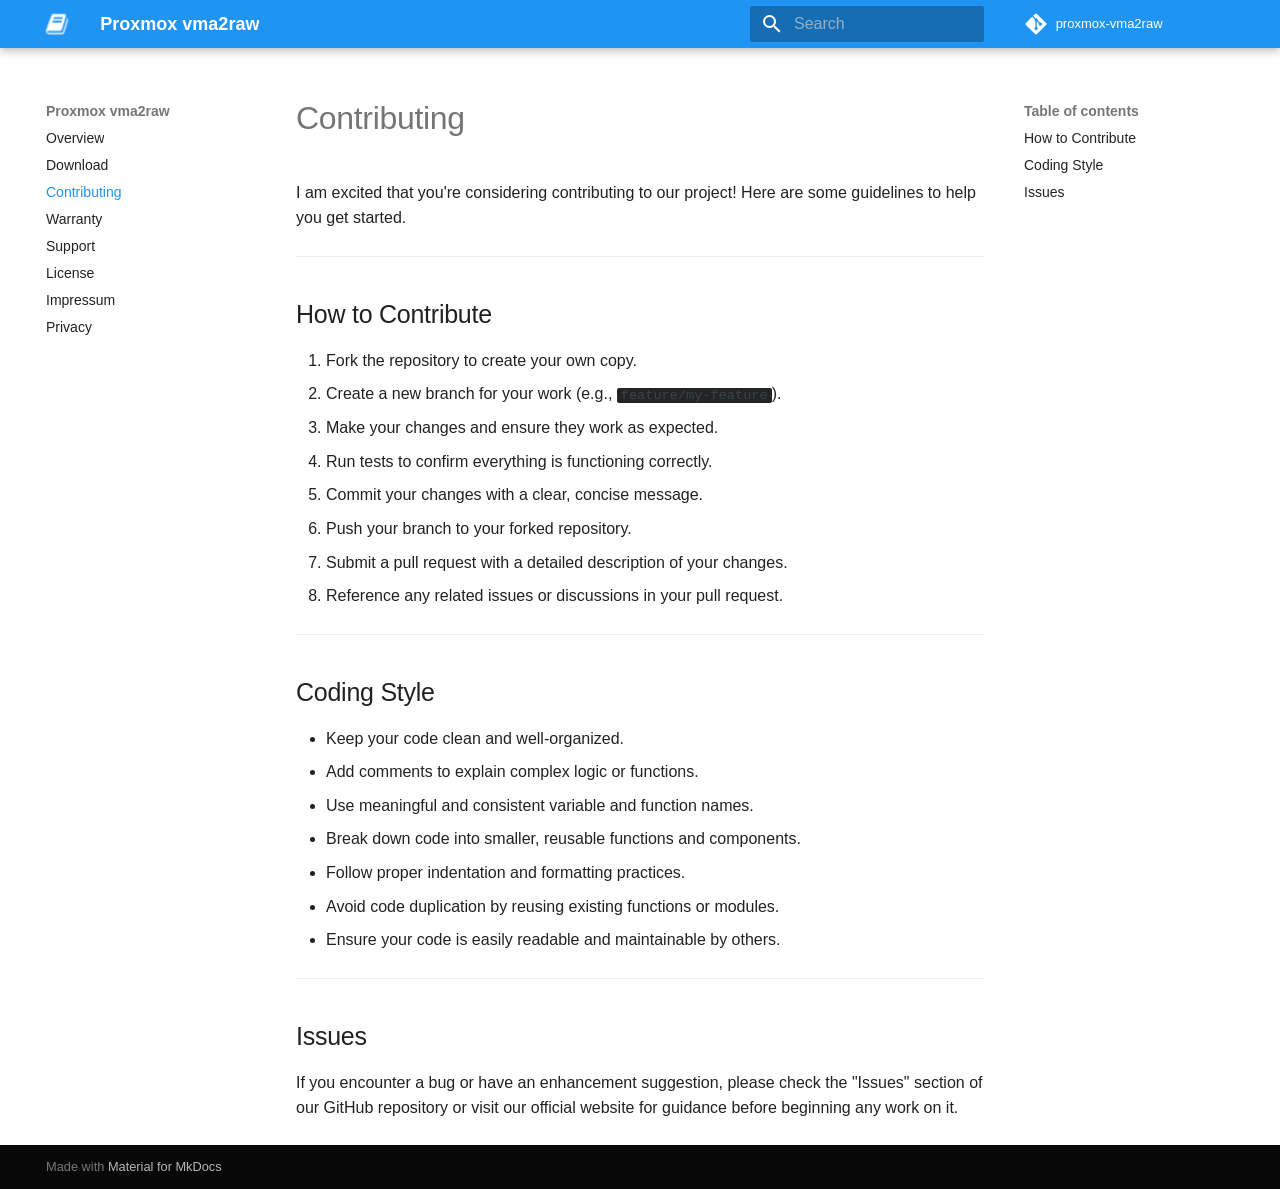
==== commit def60dac: "1.0" ====
--- a/docs/contributing.html
+++ b/docs/contributing.html
@@ -105,19 +105,19 @@
     .gslide-image img { background: white; }
     .gscrollbar-fixer { padding-right: 15px; }
     .gdesc-inner { font-size: 0.75rem; }
-    body[data-md-color-scheme="slate"] .gdesc-inner { background: var(--md-default-bg-color);}
-    body[data-md-color-scheme="slate"] .gslide-title { color: var(--md-default-fg-color);}
-    body[data-md-color-scheme="slate"] .gslide-desc { color: var(--md-default-fg-color);}</style> <script src="assets/javascripts/glightbox.min.js"></script></head>
-  
-  
-    
-    
-      
-    
-    
-    
-    
-    <body dir="ltr" data-md-color-scheme="slate" data-md-color-primary="deep-orange" data-md-color-accent="deep-orange">
+    body[data-md-color-scheme="default"] .gdesc-inner { background: var(--md-default-bg-color);}
+    body[data-md-color-scheme="default"] .gslide-title { color: var(--md-default-fg-color);}
+    body[data-md-color-scheme="default"] .gslide-desc { color: var(--md-default-fg-color);}</style> <script src="assets/javascripts/glightbox.min.js"></script></head>
+  
+  
+    
+    
+      
+    
+    
+    
+    
+    <body dir="ltr" data-md-color-scheme="default" data-md-color-primary="blue" data-md-color-accent="blue">
   
     
     <input class="md-toggle" data-md-toggle="drawer" type="checkbox" id="__drawer" autocomplete="off">
@@ -174,7 +174,7 @@
     
     
     
-    <input class="md-option" data-md-color-media="" data-md-color-scheme="slate" data-md-color-primary="deep-orange" data-md-color-accent="deep-orange"  aria-hidden="true"  type="radio" name="__palette" id="__palette_0">
+    <input class="md-option" data-md-color-media="" data-md-color-scheme="default" data-md-color-primary="blue" data-md-color-accent="blue"  aria-hidden="true"  type="radio" name="__palette" id="__palette_0">
     
   
 </form>
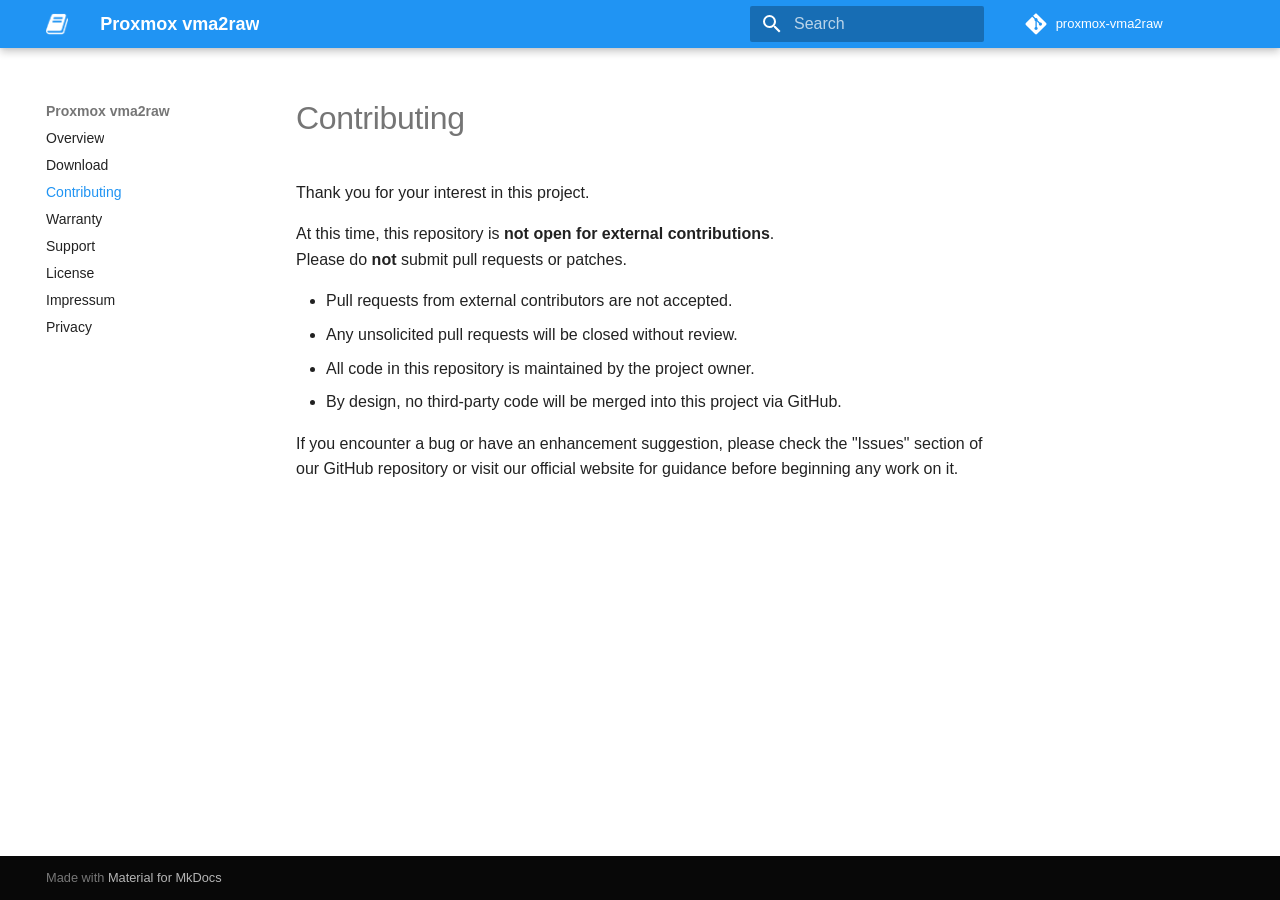
==== commit 3012483b: "1.0" ====
--- a/docs/contributing.html
+++ b/docs/contributing.html
@@ -1,7 +1,4 @@
-
-<!doctype html>
-<html lang="en" class="no-js">
-  <head>
+<!DOCTYPE html><html lang="en" class="no-js"><head>
     
       <meta charset="utf-8">
       <meta name="viewport" content="width=device-width,initial-scale=1">
@@ -15,8 +12,11 @@
         <link rel="next" href="warranty.html">
       
       
+        
+      
+      
       <link rel="icon" href="favicon.ico">
-      <meta name="generator" content="mkdocs-1.6.0, mkdocs-material-9.5.31">
+      <meta name="generator" content="mkdocs-1.6.1, mkdocs-material-9.7.0">
     
     
       
@@ -24,13 +24,12 @@
       
     
     
-      <link rel="stylesheet" href="assets/stylesheets/main.3cba04c6.min.css">
-      
-        
-        <link rel="stylesheet" href="assets/stylesheets/palette.06af60db.min.css">
-      
-      
-
+      <link rel="stylesheet" href="assets/stylesheets/main.618322db.min.css">
+      
+        
+        <link rel="stylesheet" href="assets/stylesheets/palette.ab4e12ef.min.css">
+      
+      
    
    <!-- META INJECTION START -->
   <!-- META INJECTION START -->
@@ -80,6 +79,11 @@
   <!-- META INJECTION END --> 
 
     
+      
+    
+
+
+    
     
       
     
@@ -91,23 +95,23 @@
     
       <link rel="stylesheet" href="extra.css">
     
-    <script>__md_scope=new URL(".",location),__md_hash=e=>[...e].reduce((e,_)=>(e<<5)-e+_.charCodeAt(0),0),__md_get=(e,_=localStorage,t=__md_scope)=>JSON.parse(_.getItem(t.pathname+"."+e)),__md_set=(e,_,t=localStorage,a=__md_scope)=>{try{t.setItem(a.pathname+"."+e,JSON.stringify(_))}catch(e){}}</script>
-    
-      
-
-    
-    
-    
-   <link href="assets/stylesheets/glightbox.min.css" rel="stylesheet"/><style>
-    html.glightbox-open { overflow: initial; height: 100%; }
-    .gslide-title { margin-top: 0px; user-select: text; }
-    .gslide-desc { color: #666; user-select: text; }
-    .gslide-image img { background: white; }
-    .gscrollbar-fixer { padding-right: 15px; }
-    .gdesc-inner { font-size: 0.75rem; }
-    body[data-md-color-scheme="default"] .gdesc-inner { background: var(--md-default-bg-color);}
-    body[data-md-color-scheme="default"] .gslide-title { color: var(--md-default-fg-color);}
-    body[data-md-color-scheme="default"] .gslide-desc { color: var(--md-default-fg-color);}</style> <script src="assets/javascripts/glightbox.min.js"></script></head>
+    <script>__md_scope=new URL(".",location),__md_hash=e=>[...e].reduce(((e,_)=>(e<<5)-e+_.charCodeAt(0)),0),__md_get=(e,_=localStorage,t=__md_scope)=>JSON.parse(_.getItem(t.pathname+"."+e)),__md_set=(e,_,t=localStorage,a=__md_scope)=>{try{t.setItem(a.pathname+"."+e,JSON.stringify(_))}catch(e){}}</script>
+    
+      
+
+    
+    
+  <link href="assets/stylesheets/glightbox.min.css" rel="stylesheet"><script src="assets/javascripts/glightbox.min.js"></script><style id="glightbox-style">
+            html.glightbox-open { overflow: initial; height: 100%; }
+            .gslide-title { margin-top: 0px; user-select: text; }
+            .gslide-desc { color: #666; user-select: text; }
+            .gslide-image img { background: white; }
+            .gscrollbar-fixer { padding-right: 15px; }
+            .gdesc-inner { font-size: 0.75rem; }
+            body[data-md-color-scheme="slate"] .gdesc-inner { background: var(--md-default-bg-color); }
+            body[data-md-color-scheme="slate"] .gslide-title { color: var(--md-default-fg-color); }
+            body[data-md-color-scheme="slate"] .gslide-desc { color: var(--md-default-fg-color); }
+        </style></head>
   
   
     
@@ -149,7 +153,7 @@
     </a>
     <label class="md-header__button md-icon" for="__drawer">
       
-      <svg xmlns="http://www.w3.org/2000/svg" viewBox="0 0 24 24"><path d="M3 6h18v2H3V6m0 5h18v2H3v-2m0 5h18v2H3v-2Z"/></svg>
+      <svg xmlns="http://www.w3.org/2000/svg" viewBox="0 0 24 24"><path d="M3 6h18v2H3zm0 5h18v2H3zm0 5h18v2H3z"></path></svg>
     </label>
     <div class="md-header__title" data-md-component="header-title">
       <div class="md-header__ellipsis">
@@ -174,37 +178,39 @@
     
     
     
-    <input class="md-option" data-md-color-media="" data-md-color-scheme="default" data-md-color-primary="blue" data-md-color-accent="blue"  aria-hidden="true"  type="radio" name="__palette" id="__palette_0">
+    <input class="md-option" data-md-color-media="" data-md-color-scheme="default" data-md-color-primary="blue" data-md-color-accent="blue" aria-hidden="true" type="radio" name="__palette" id="__palette_0">
     
   
 </form>
       
     
     
-      <script>var media,input,key,value,palette=__md_get("__palette");if(palette&&palette.color){"(prefers-color-scheme)"===palette.color.media&&(media=matchMedia("(prefers-color-scheme: light)"),input=document.querySelector(media.matches?"[data-md-color-media='(prefers-color-scheme: light)']":"[data-md-color-media='(prefers-color-scheme: dark)']"),palette.color.media=input.getAttribute("data-md-color-media"),palette.color.scheme=input.getAttribute("data-md-color-scheme"),palette.color.primary=input.getAttribute("data-md-color-primary"),palette.color.accent=input.getAttribute("data-md-color-accent"));for([key,value]of Object.entries(palette.color))document.body.setAttribute("data-md-color-"+key,value)}</script>
-    
-    
-    
-      <label class="md-header__button md-icon" for="__search">
-        
-        <svg xmlns="http://www.w3.org/2000/svg" viewBox="0 0 24 24"><path d="M9.5 3A6.5 6.5 0 0 1 16 9.5c0 1.61-.59 3.09-1.56 4.23l.27.27h.79l5 5-1.5 1.5-5-5v-.79l-.27-.27A6.516 6.516 0 0 1 9.5 16 6.5 6.5 0 0 1 3 9.5 6.5 6.5 0 0 1 9.5 3m0 2C7 5 5 7 5 9.5S7 14 9.5 14 14 12 14 9.5 12 5 9.5 5Z"/></svg>
-      </label>
-      <div class="md-search" data-md-component="search" role="dialog">
+      <script>var palette=__md_get("__palette");if(palette&&palette.color){if("(prefers-color-scheme)"===palette.color.media){var media=matchMedia("(prefers-color-scheme: light)"),input=document.querySelector(media.matches?"[data-md-color-media='(prefers-color-scheme: light)']":"[data-md-color-media='(prefers-color-scheme: dark)']");palette.color.media=input.getAttribute("data-md-color-media"),palette.color.scheme=input.getAttribute("data-md-color-scheme"),palette.color.primary=input.getAttribute("data-md-color-primary"),palette.color.accent=input.getAttribute("data-md-color-accent")}for(var[key,value]of Object.entries(palette.color))document.body.setAttribute("data-md-color-"+key,value)}</script>
+    
+    
+    
+      
+      
+        <label class="md-header__button md-icon" for="__search">
+          
+          <svg xmlns="http://www.w3.org/2000/svg" viewBox="0 0 24 24"><path d="M9.5 3A6.5 6.5 0 0 1 16 9.5c0 1.61-.59 3.09-1.56 4.23l.27.27h.79l5 5-1.5 1.5-5-5v-.79l-.27-.27A6.52 6.52 0 0 1 9.5 16 6.5 6.5 0 0 1 3 9.5 6.5 6.5 0 0 1 9.5 3m0 2C7 5 5 7 5 9.5S7 14 9.5 14 14 12 14 9.5 12 5 9.5 5"></path></svg>
+        </label>
+        <div class="md-search" data-md-component="search" role="dialog">
   <label class="md-search__overlay" for="__search"></label>
   <div class="md-search__inner" role="search">
     <form class="md-search__form" name="search">
       <input type="text" class="md-search__input" name="query" aria-label="Search" placeholder="Search" autocapitalize="off" autocorrect="off" autocomplete="off" spellcheck="false" data-md-component="search-query" required>
       <label class="md-search__icon md-icon" for="__search">
         
-        <svg xmlns="http://www.w3.org/2000/svg" viewBox="0 0 24 24"><path d="M9.5 3A6.5 6.5 0 0 1 16 9.5c0 1.61-.59 3.09-1.56 4.23l.27.27h.79l5 5-1.5 1.5-5-5v-.79l-.27-.27A6.516 6.516 0 0 1 9.5 16 6.5 6.5 0 0 1 3 9.5 6.5 6.5 0 0 1 9.5 3m0 2C7 5 5 7 5 9.5S7 14 9.5 14 14 12 14 9.5 12 5 9.5 5Z"/></svg>
-        
-        <svg xmlns="http://www.w3.org/2000/svg" viewBox="0 0 24 24"><path d="M20 11v2H8l5.5 5.5-1.42 1.42L4.16 12l7.92-7.92L13.5 5.5 8 11h12Z"/></svg>
+        <svg xmlns="http://www.w3.org/2000/svg" viewBox="0 0 24 24"><path d="M9.5 3A6.5 6.5 0 0 1 16 9.5c0 1.61-.59 3.09-1.56 4.23l.27.27h.79l5 5-1.5 1.5-5-5v-.79l-.27-.27A6.52 6.52 0 0 1 9.5 16 6.5 6.5 0 0 1 3 9.5 6.5 6.5 0 0 1 9.5 3m0 2C7 5 5 7 5 9.5S7 14 9.5 14 14 12 14 9.5 12 5 9.5 5"></path></svg>
+        
+        <svg xmlns="http://www.w3.org/2000/svg" viewBox="0 0 24 24"><path d="M20 11v2H8l5.5 5.5-1.42 1.42L4.16 12l7.92-7.92L13.5 5.5 8 11z"></path></svg>
       </label>
       <nav class="md-search__options" aria-label="Search">
         
         <button type="reset" class="md-search__icon md-icon" title="Clear" aria-label="Clear" tabindex="-1">
           
-          <svg xmlns="http://www.w3.org/2000/svg" viewBox="0 0 24 24"><path d="M19 6.41 17.59 5 12 10.59 6.41 5 5 6.41 10.59 12 5 17.59 6.41 19 12 13.41 17.59 19 19 17.59 13.41 12 19 6.41Z"/></svg>
+          <svg xmlns="http://www.w3.org/2000/svg" viewBox="0 0 24 24"><path d="M19 6.41 17.59 5 12 10.59 6.41 5 5 6.41 10.59 12 5 17.59 6.41 19 12 13.41 17.59 19 19 17.59 13.41 12z"></path></svg>
         </button>
       </nav>
       
@@ -221,13 +227,14 @@
     </div>
   </div>
 </div>
+      
     
     
       <div class="md-header__source">
         <a href="https://github.com/bugfishtm/proxmox-vma2raw" title="Go to repository" class="md-source" data-md-component="source">
   <div class="md-source__icon md-icon">
     
-    <svg xmlns="http://www.w3.org/2000/svg" viewBox="0 0 448 512"><!--! Font Awesome Free 6.6.0 by @fontawesome - https://fontawesome.com License - https://fontawesome.com/license/free (Icons: CC BY 4.0, Fonts: SIL OFL 1.1, Code: MIT License) Copyright 2024 Fonticons, Inc.--><path d="M439.55 236.05 244 40.45a28.87 28.87 0 0 0-40.81 0l-40.66 40.63 51.52 51.52c27.06-9.14 52.68 16.77 43.39 43.68l49.66 49.66c34.23-11.8 61.18 31 35.47 56.69-26.49 26.49-70.21-2.87-56-37.34L240.22 199v121.85c25.3 12.54 22.26 41.85 9.08 55a34.34 34.34 0 0 1-48.55 0c-17.57-17.6-11.07-46.91 11.25-56v-123c-20.8-8.51-24.6-30.74-18.64-45L142.57 101 8.45 235.14a28.86 28.86 0 0 0 0 40.81l195.61 195.6a28.86 28.86 0 0 0 40.8 0l194.69-194.69a28.86 28.86 0 0 0 0-40.81z"/></svg>
+    <svg xmlns="http://www.w3.org/2000/svg" viewBox="0 0 448 512"><!--! Font Awesome Free 7.1.0 by @fontawesome - https://fontawesome.com License - https://fontawesome.com/license/free (Icons: CC BY 4.0, Fonts: SIL OFL 1.1, Code: MIT License) Copyright 2025 Fonticons, Inc.--><path d="M439.6 236.1 244 40.5c-5.4-5.5-12.8-8.5-20.4-8.5s-15 3-20.4 8.4L162.5 81l51.5 51.5c27.1-9.1 52.7 16.8 43.4 43.7l49.7 49.7c34.2-11.8 61.2 31 35.5 56.7-26.5 26.5-70.2-2.9-56-37.3L240.3 199v121.9c25.3 12.5 22.3 41.8 9.1 55-6.4 6.4-15.2 10.1-24.3 10.1s-17.8-3.6-24.3-10.1c-17.6-17.6-11.1-46.9 11.2-56v-123c-20.8-8.5-24.6-30.7-18.6-45L142.6 101 8.5 235.1C3 240.6 0 247.9 0 255.5s3 15 8.5 20.4l195.6 195.7c5.4 5.4 12.7 8.4 20.4 8.4s15-3 20.4-8.4l194.7-194.7c5.4-5.4 8.4-12.8 8.4-20.4s-3-15-8.4-20.4"></path></svg>
   </div>
   <div class="md-source__repository">
     proxmox-vma2raw
@@ -251,7 +258,7 @@
           
             
               
-              <div class="md-sidebar md-sidebar--primary" data-md-component="sidebar" data-md-type="navigation" >
+              <div class="md-sidebar md-sidebar--primary" data-md-component="sidebar" data-md-type="navigation">
                 <div class="md-sidebar__scrollwrap">
                   <div class="md-sidebar__inner">
                     
@@ -272,7 +279,7 @@
       <a href="https://github.com/bugfishtm/proxmox-vma2raw" title="Go to repository" class="md-source" data-md-component="source">
   <div class="md-source__icon md-icon">
     
-    <svg xmlns="http://www.w3.org/2000/svg" viewBox="0 0 448 512"><!--! Font Awesome Free 6.6.0 by @fontawesome - https://fontawesome.com License - https://fontawesome.com/license/free (Icons: CC BY 4.0, Fonts: SIL OFL 1.1, Code: MIT License) Copyright 2024 Fonticons, Inc.--><path d="M439.55 236.05 244 40.45a28.87 28.87 0 0 0-40.81 0l-40.66 40.63 51.52 51.52c27.06-9.14 52.68 16.77 43.39 43.68l49.66 49.66c34.23-11.8 61.18 31 35.47 56.69-26.49 26.49-70.21-2.87-56-37.34L240.22 199v121.85c25.3 12.54 22.26 41.85 9.08 55a34.34 34.34 0 0 1-48.55 0c-17.57-17.6-11.07-46.91 11.25-56v-123c-20.8-8.51-24.6-30.74-18.64-45L142.57 101 8.45 235.14a28.86 28.86 0 0 0 0 40.81l195.61 195.6a28.86 28.86 0 0 0 40.8 0l194.69-194.69a28.86 28.86 0 0 0 0-40.81z"/></svg>
+    <svg xmlns="http://www.w3.org/2000/svg" viewBox="0 0 448 512"><!--! Font Awesome Free 7.1.0 by @fontawesome - https://fontawesome.com License - https://fontawesome.com/license/free (Icons: CC BY 4.0, Fonts: SIL OFL 1.1, Code: MIT License) Copyright 2025 Fonticons, Inc.--><path d="M439.6 236.1 244 40.5c-5.4-5.5-12.8-8.5-20.4-8.5s-15 3-20.4 8.4L162.5 81l51.5 51.5c27.1-9.1 52.7 16.8 43.4 43.7l49.7 49.7c34.2-11.8 61.2 31 35.5 56.7-26.5 26.5-70.2-2.9-56-37.3L240.3 199v121.9c25.3 12.5 22.3 41.8 9.1 55-6.4 6.4-15.2 10.1-24.3 10.1s-17.8-3.6-24.3-10.1c-17.6-17.6-11.1-46.9 11.2-56v-123c-20.8-8.5-24.6-30.7-18.6-45L142.6 101 8.5 235.1C3 240.6 0 247.9 0 255.5s3 15 8.5 20.4l195.6 195.7c5.4 5.4 12.7 8.4 20.4 8.4s15-3 20.4-8.4l194.7-194.7c5.4-5.4 8.4-12.8 8.4-20.4s-3-15-8.4-20.4"></path></svg>
   </div>
   <div class="md-source__repository">
     proxmox-vma2raw
@@ -292,9 +299,16 @@
       <a href="index.html" class="md-nav__link">
         
   
-  <span class="md-ellipsis">
+  
+  <span class="md-ellipsis">
+    
+  
     Overview
-  </span>
+  
+
+    
+  </span>
+  
   
 
       </a>
@@ -312,9 +326,16 @@
       <a href="download.html" class="md-nav__link">
         
   
-  <span class="md-ellipsis">
+  
+  <span class="md-ellipsis">
+    
+  
     Download
-  </span>
+  
+
+    
+  </span>
+  
   
 
       </a>
@@ -338,72 +359,22 @@
         
       
       
-        <label class="md-nav__link md-nav__link--active" for="__toc">
-          
-  
-  <span class="md-ellipsis">
+      <a href="contributing.html" class="md-nav__link md-nav__link--active">
+        
+  
+  
+  <span class="md-ellipsis">
+    
+  
     Contributing
-  </span>
-  
-
-          <span class="md-nav__icon md-icon"></span>
-        </label>
-      
-      <a href="contributing.html" class="md-nav__link md-nav__link--active">
-        
-  
-  <span class="md-ellipsis">
-    Contributing
-  </span>
-  
-
-      </a>
-      
-        
-
-<nav class="md-nav md-nav--secondary" aria-label="Table of contents">
-  
-  
-  
-    
-  
-  
-    <label class="md-nav__title" for="__toc">
-      <span class="md-nav__icon md-icon"></span>
-      Table of contents
-    </label>
-    <ul class="md-nav__list" data-md-component="toc" data-md-scrollfix>
-      
-        <li class="md-nav__item">
-  <a href="#how-to-contribute" class="md-nav__link">
-    <span class="md-ellipsis">
-      How to Contribute
-    </span>
-  </a>
-  
-</li>
-      
-        <li class="md-nav__item">
-  <a href="#coding-style" class="md-nav__link">
-    <span class="md-ellipsis">
-      Coding Style
-    </span>
-  </a>
-  
-</li>
-      
-        <li class="md-nav__item">
-  <a href="#issues" class="md-nav__link">
-    <span class="md-ellipsis">
-      Issues
-    </span>
-  </a>
-  
-</li>
-      
-    </ul>
-  
-</nav>
+  
+
+    
+  </span>
+  
+  
+
+      </a>
       
     </li>
   
@@ -419,9 +390,16 @@
       <a href="warranty.html" class="md-nav__link">
         
   
-  <span class="md-ellipsis">
+  
+  <span class="md-ellipsis">
+    
+  
     Warranty
-  </span>
+  
+
+    
+  </span>
+  
   
 
       </a>
@@ -439,9 +417,16 @@
       <a href="support.html" class="md-nav__link">
         
   
-  <span class="md-ellipsis">
+  
+  <span class="md-ellipsis">
+    
+  
     Support
-  </span>
+  
+
+    
+  </span>
+  
   
 
       </a>
@@ -459,9 +444,16 @@
       <a href="license.html" class="md-nav__link">
         
   
-  <span class="md-ellipsis">
+  
+  <span class="md-ellipsis">
+    
+  
     License
-  </span>
+  
+
+    
+  </span>
+  
   
 
       </a>
@@ -479,9 +471,16 @@
       <a href="https://bugfishtm.blogspot.com/2023/05/impressum.html" class="md-nav__link">
         
   
-  <span class="md-ellipsis">
+  
+  <span class="md-ellipsis">
+    
+  
     Impressum
-  </span>
+  
+
+    
+  </span>
+  
   
 
       </a>
@@ -499,9 +498,16 @@
       <a href="https://bugfishtm.blogspot.com/2023/05/privacy.html" class="md-nav__link">
         
   
-  <span class="md-ellipsis">
+  
+  <span class="md-ellipsis">
+    
+  
     Privacy
-  </span>
+  
+
+    
+  </span>
+  
   
 
       </a>
@@ -517,7 +523,7 @@
             
             
               
-              <div class="md-sidebar md-sidebar--secondary" data-md-component="sidebar" data-md-type="toc" >
+              <div class="md-sidebar md-sidebar--secondary" data-md-component="sidebar" data-md-type="toc">
                 <div class="md-sidebar__scrollwrap">
                   <div class="md-sidebar__inner">
                     
@@ -528,41 +534,6 @@
   
     
   
-  
-    <label class="md-nav__title" for="__toc">
-      <span class="md-nav__icon md-icon"></span>
-      Table of contents
-    </label>
-    <ul class="md-nav__list" data-md-component="toc" data-md-scrollfix>
-      
-        <li class="md-nav__item">
-  <a href="#how-to-contribute" class="md-nav__link">
-    <span class="md-ellipsis">
-      How to Contribute
-    </span>
-  </a>
-  
-</li>
-      
-        <li class="md-nav__item">
-  <a href="#coding-style" class="md-nav__link">
-    <span class="md-ellipsis">
-      Coding Style
-    </span>
-  </a>
-  
-</li>
-      
-        <li class="md-nav__item">
-  <a href="#issues" class="md-nav__link">
-    <span class="md-ellipsis">
-      Issues
-    </span>
-  </a>
-  
-</li>
-      
-    </ul>
   
 </nav>
                   </div>
@@ -572,41 +543,26 @@
           
           
             <div class="md-content" data-md-component="content">
+              
               <article class="md-content__inner md-typeset">
                 
                   
 
+
   
   
 
 
 <div><h1 id="contributing">Contributing</h1>
-<p>I am excited that you're considering contributing to our project! Here are some guidelines to help you get started.</p>
-<hr>
-<h2 id="how-to-contribute">How to Contribute</h2>
-<ol>
-<li>Fork the repository to create your own copy.  </li>
-<li>Create a new branch for your work (e.g., <code>feature/my-feature</code>).  </li>
-<li>Make your changes and ensure they work as expected.  </li>
-<li>Run tests to confirm everything is functioning correctly.  </li>
-<li>Commit your changes with a clear, concise message.  </li>
-<li>Push your branch to your forked repository.  </li>
-<li>Submit a pull request with a detailed description of your changes.  </li>
-<li>Reference any related issues or discussions in your pull request.</li>
-</ol>
-<hr>
-<h2 id="coding-style">Coding Style</h2>
+<p>Thank you for your interest in this project.</p>
+<p>At this time, this repository is <strong>not open for external contributions</strong>.<br>
+Please do <strong>not</strong> submit pull requests or patches.</p>
 <ul>
-<li>Keep your code clean and well-organized.</li>
-<li>Add comments to explain complex logic or functions.</li>
-<li>Use meaningful and consistent variable and function names.</li>
-<li>Break down code into smaller, reusable functions and components.</li>
-<li>Follow proper indentation and formatting practices.</li>
-<li>Avoid code duplication by reusing existing functions or modules.</li>
-<li>Ensure your code is easily readable and maintainable by others.</li>
+<li>Pull requests from external contributors are not accepted.</li>
+<li>Any unsolicited pull requests will be closed without review.</li>
+<li>All code in this repository is maintained by the project owner.</li>
+<li>By design, no third‑party code will be merged into this project via GitHub.</li>
 </ul>
-<hr>
-<h2 id="issues">Issues</h2>
 <p>If you encounter a bug or have an enhancement suggestion, please check the "Issues" section of our GitHub repository or visit our official website for guidance before beginning any work on it.</p></div>
 
 
@@ -654,15 +610,18 @@
     </div>
     
     
-    <script id="__config" type="application/json">{"base": ".", "features": ["content.code.copy"], "search": "assets/javascripts/workers/search.b8dbb3d2.min.js", "translations": {"clipboard.copied": "Copied to clipboard", "clipboard.copy": "Copy to clipboard", "search.result.more.one": "1 more on this page", "search.result.more.other": "# more on this page", "search.result.none": "No matching documents", "search.result.one": "1 matching document", "search.result.other": "# matching documents", "search.result.placeholder": "Type to start searching", "search.result.term.missing": "Missing", "select.version": "Select version"}}</script>
-    
-    
-      <script src="assets/javascripts/bundle.fe8b6f2b.min.js"></script>
+    
+      
+      
+      <script id="__config" type="application/json">{"annotate": null, "base": ".", "features": ["content.code.copy"], "search": "assets/javascripts/workers/search.7a47a382.min.js", "tags": null, "translations": {"clipboard.copied": "Copied to clipboard", "clipboard.copy": "Copy to clipboard", "search.result.more.one": "1 more on this page", "search.result.more.other": "# more on this page", "search.result.none": "No matching documents", "search.result.one": "1 matching document", "search.result.other": "# matching documents", "search.result.placeholder": "Type to start searching", "search.result.term.missing": "Missing", "select.version": "Select version"}, "version": null}</script>
+    
+    
+      <script src="assets/javascripts/bundle.e71a0d61.min.js"></script>
       
         <script src="extra.js"></script>
       
     
-  <script id="init-glightbox">const lightbox = GLightbox({"touchNavigation": true, "loop": false, "zoomable": true, "draggable": true, "openEffect": "zoom", "closeEffect": "zoom", "slideEffect": "slide"});
-document$.subscribe(() => { lightbox.reload() });
-</script></body>
-</html>+  
+<script id="init-glightbox">const lightbox = GLightbox({"touchNavigation": true, "loop": false, "zoomable": true, "draggable": true, "openEffect": "zoom", "closeEffect": "zoom", "slideEffect": "slide"});
+document$.subscribe(()=>{ lightbox.reload(); });
+</script></body></html>
--- a/docs/assets/stylesheets/main.618322db.min.css
+++ b/docs/assets/stylesheets/main.618322db.min.css
@@ -0,0 +1 @@
+@charset "UTF-8";html{-webkit-text-size-adjust:none;-moz-text-size-adjust:none;text-size-adjust:none;box-sizing:border-box}*,:after,:before{box-sizing:inherit}@media (prefers-reduced-motion){*,:after,:before{transition:none!important}}body{margin:0}a,button,input,label{-webkit-tap-highlight-color:transparent}a{color:inherit;text-decoration:none}hr{border:0;box-sizing:initial;display:block;height:.05rem;overflow:visible;padding:0}small{font-size:80%}sub,sup{line-height:1em}img{border-style:none}table{border-collapse:initial;border-spacing:0}td,th{font-weight:400;vertical-align:top}button{background:#0000;border:0;font-family:inherit;font-size:inherit;margin:0;padding:0}input{border:0;outline:none}:root{--md-primary-fg-color:#4051b5;--md-primary-fg-color--light:#5d6cc0;--md-primary-fg-color--dark:#303fa1;--md-primary-bg-color:#fff;--md-primary-bg-color--light:#ffffffb3;--md-accent-fg-color:#526cfe;--md-accent-fg-color--transparent:#526cfe1a;--md-accent-bg-color:#fff;--md-accent-bg-color--light:#ffffffb3}[data-md-color-scheme=default]{color-scheme:light}[data-md-color-scheme=default] img[src$="#gh-dark-mode-only"],[data-md-color-scheme=default] img[src$="#only-dark"]{display:none}:root,[data-md-color-scheme=default]{--md-hue:225deg;--md-default-fg-color:#000000de;--md-default-fg-color--light:#0000008a;--md-default-fg-color--lighter:#00000052;--md-default-fg-color--lightest:#00000012;--md-default-bg-color:#fff;--md-default-bg-color--light:#ffffffb3;--md-default-bg-color--lighter:#ffffff4d;--md-default-bg-color--lightest:#ffffff1f;--md-code-fg-color:#36464e;--md-code-bg-color:#f5f5f5;--md-code-bg-color--light:#f5f5f5b3;--md-code-bg-color--lighter:#f5f5f54d;--md-code-hl-color:#4287ff;--md-code-hl-color--light:#4287ff1a;--md-code-hl-number-color:#d52a2a;--md-code-hl-special-color:#db1457;--md-code-hl-function-color:#a846b9;--md-code-hl-constant-color:#6e59d9;--md-code-hl-keyword-color:#3f6ec6;--md-code-hl-string-color:#1c7d4d;--md-code-hl-name-color:var(--md-code-fg-color);--md-code-hl-operator-color:var(--md-default-fg-color--light);--md-code-hl-punctuation-color:var(--md-default-fg-color--light);--md-code-hl-comment-color:var(--md-default-fg-color--light);--md-code-hl-generic-color:var(--md-default-fg-color--light);--md-code-hl-variable-color:var(--md-default-fg-color--light);--md-typeset-color:var(--md-default-fg-color);--md-typeset-a-color:var(--md-primary-fg-color);--md-typeset-del-color:#f5503d26;--md-typeset-ins-color:#0bd57026;--md-typeset-kbd-color:#fafafa;--md-typeset-kbd-accent-color:#fff;--md-typeset-kbd-border-color:#b8b8b8;--md-typeset-mark-color:#ffff0080;--md-typeset-table-color:#0000001f;--md-typeset-table-color--light:rgba(0,0,0,.035);--md-admonition-fg-color:var(--md-default-fg-color);--md-admonition-bg-color:var(--md-default-bg-color);--md-warning-fg-color:#000000de;--md-warning-bg-color:#ff9;--md-footer-fg-color:#fff;--md-footer-fg-color--light:#ffffffb3;--md-footer-fg-color--lighter:#ffffff73;--md-footer-bg-color:#000000de;--md-footer-bg-color--dark:#00000052;--md-shadow-z1:0 0.2rem 0.5rem #0000000d,0 0 0.05rem #0000001a;--md-shadow-z2:0 0.2rem 0.5rem #0000001a,0 0 0.05rem #00000040;--md-shadow-z3:0 0.2rem 0.5rem #0003,0 0 0.05rem #00000059}.md-icon svg{fill:currentcolor;display:block;height:1.2rem;width:1.2rem}body{-webkit-font-smoothing:antialiased;-moz-osx-font-smoothing:grayscale;--md-text-font-family:var(--md-text-font,_),-apple-system,BlinkMacSystemFont,Helvetica,Arial,sans-serif;--md-code-font-family:var(--md-code-font,_),SFMono-Regular,Consolas,Menlo,monospace}aside,body,input{font-feature-settings:"kern","liga";color:var(--md-typeset-color);font-family:var(--md-text-font-family)}code,kbd,pre{font-feature-settings:"kern";font-family:var(--md-code-font-family)}:root{--md-typeset-table-sort-icon:url('data:image/svg+xml;charset=utf-8,<svg xmlns="http://www.w3.org/2000/svg" viewBox="0 0 24 24"><path d="m18 21-4-4h3V7h-3l4-4 4 4h-3v10h3M2 19v-2h10v2M2 13v-2h7v2M2 7V5h4v2z"/></svg>');--md-typeset-table-sort-icon--asc:url('data:image/svg+xml;charset=utf-8,<svg xmlns="http://www.w3.org/2000/svg" viewBox="0 0 24 24"><path d="M19 17h3l-4 4-4-4h3V3h2M2 17h10v2H2M6 5v2H2V5m0 6h7v2H2z"/></svg>');--md-typeset-table-sort-icon--desc:url('data:image/svg+xml;charset=utf-8,<svg xmlns="http://www.w3.org/2000/svg" viewBox="0 0 24 24"><path d="M19 7h3l-4-4-4 4h3v14h2M2 17h10v2H2M6 5v2H2V5m0 6h7v2H2z"/></svg>')}.md-typeset{-webkit-print-color-adjust:exact;color-adjust:exact;font-size:.8rem;line-height:1.6;overflow-wrap:break-word}@media print{.md-typeset{font-size:.68rem}}.md-typeset blockquote,.md-typeset dl,.md-typeset figure,.md-typeset ol,.md-typeset pre,.md-typeset ul{margin-bottom:1em;margin-top:1em}.md-typeset h1{color:var(--md-default-fg-color--light);font-size:2em;line-height:1.3;margin:0 0 1.25em}.md-typeset h1,.md-typeset h2{font-weight:300;letter-spacing:-.01em}.md-typeset h2{font-size:1.5625em;line-height:1.4;margin:1.6em 0 .64em}.md-typeset h3{font-size:1.25em;font-weight:400;letter-spacing:-.01em;line-height:1.5;margin:1.6em 0 .8em}.md-typeset h2+h3{margin-top:.8em}.md-typeset h4{font-weight:700;letter-spacing:-.01em;margin:1em 0}.md-typeset h5,.md-typeset h6{color:var(--md-default-fg-color--light);font-size:.8em;font-weight:700;letter-spacing:-.01em;margin:1.25em 0}.md-typeset h5{text-transform:uppercase}.md-typeset h5 code{text-transform:none}.md-typeset hr{border-bottom:.05rem solid var(--md-default-fg-color--lightest);display:flow-root;margin:1.5em 0}.md-typeset a{color:var(--md-typeset-a-color);word-break:break-word}.md-typeset a,.md-typeset a:before{transition:color 125ms}.md-typeset a:focus,.md-typeset a:hover{color:var(--md-accent-fg-color)}.md-typeset a:focus code,.md-typeset a:hover code{background-color:var(--md-accent-fg-color--transparent);color:var(--md-accent-fg-color)}.md-typeset a code{color:var(--md-typeset-a-color)}.md-typeset a.focus-visible{outline-color:var(--md-accent-fg-color);outline-offset:.2rem}.md-typeset code,.md-typeset kbd,.md-typeset pre{color:var(--md-code-fg-color);direction:ltr;font-variant-ligatures:none;transition:background-color 125ms}@media print{.md-typeset code,.md-typeset kbd,.md-typeset pre{white-space:pre-wrap}}.md-typeset code{background-color:var(--md-code-bg-color);border-radius:.1rem;-webkit-box-decoration-break:clone;box-decoration-break:clone;font-size:.85em;padding:0 .2941176471em;transition:color 125ms,background-color 125ms;word-break:break-word}.md-typeset code:not(.focus-visible){-webkit-tap-highlight-color:transparent;outline:none}.md-typeset pre{display:flow-root;line-height:1.4;position:relative}.md-typeset pre>code{-webkit-box-decoration-break:slice;box-decoration-break:slice;box-shadow:none;display:block;margin:0;outline-color:var(--md-accent-fg-color);overflow:auto;padding:.7720588235em 1.1764705882em;scrollbar-color:var(--md-default-fg-color--lighter) #0000;scrollbar-width:thin;touch-action:auto;word-break:normal}.md-typeset pre>code:hover{scrollbar-color:var(--md-accent-fg-color) #0000}.md-typeset pre>code::-webkit-scrollbar{height:.2rem;width:.2rem}.md-typeset pre>code::-webkit-scrollbar-thumb{background-color:var(--md-default-fg-color--lighter)}.md-typeset pre>code::-webkit-scrollbar-thumb:hover{background-color:var(--md-accent-fg-color)}.md-typeset kbd{background-color:var(--md-typeset-kbd-color);border-radius:.1rem;box-shadow:0 .1rem 0 .05rem var(--md-typeset-kbd-border-color),0 .1rem 0 var(--md-typeset-kbd-border-color),0 -.1rem .2rem var(--md-typeset-kbd-accent-color) inset;color:var(--md-default-fg-color);display:inline-block;font-size:.75em;padding:0 .6666666667em;vertical-align:text-top;word-break:break-word}.md-typeset mark{background-color:var(--md-typeset-mark-color);-webkit-box-decoration-break:clone;box-decoration-break:clone;color:inherit;word-break:break-word}.md-typeset abbr{cursor:help;text-decoration:none}.md-typeset [data-preview],.md-typeset abbr{border-bottom:.05rem dotted var(--md-default-fg-color--light)}.md-typeset small{opacity:.75}[dir=ltr] .md-typeset sub,[dir=ltr] .md-typeset sup{margin-left:.078125em}[dir=rtl] .md-typeset sub,[dir=rtl] .md-typeset sup{margin-right:.078125em}[dir=ltr] .md-typeset blockquote{padding-left:.6rem}[dir=rtl] .md-typeset blockquote{padding-right:.6rem}[dir=ltr] .md-typeset blockquote{border-left:.2rem solid var(--md-default-fg-color--lighter)}[dir=rtl] .md-typeset blockquote{border-right:.2rem solid var(--md-default-fg-color--lighter)}.md-typeset blockquote{color:var(--md-default-fg-color--light);margin-left:0;margin-right:0}.md-typeset ul{list-style-type:disc}.md-typeset ul[type]{list-style-type:revert-layer}[dir=ltr] .md-typeset ol,[dir=ltr] .md-typeset ul{margin-left:.625em}[dir=rtl] .md-typeset ol,[dir=rtl] .md-typeset ul{margin-right:.625em}.md-typeset ol,.md-typeset ul{padding:0}.md-typeset ol:not([hidden]),.md-typeset ul:not([hidden]){display:flow-root}.md-typeset ol ol,.md-typeset ul ol{list-style-type:lower-alpha}.md-typeset ol ol ol,.md-typeset ul ol ol{list-style-type:lower-roman}.md-typeset ol ol ol ol,.md-typeset ul ol ol ol{list-style-type:upper-alpha}.md-typeset ol ol ol ol ol,.md-typeset ul ol ol ol ol{list-style-type:upper-roman}.md-typeset ol[type],.md-typeset ul[type]{list-style-type:revert-layer}[dir=ltr] .md-typeset ol li,[dir=ltr] .md-typeset ul li{margin-left:1.25em}[dir=rtl] .md-typeset ol li,[dir=rtl] .md-typeset ul li{margin-right:1.25em}.md-typeset ol li,.md-typeset ul li{margin-bottom:.5em}.md-typeset ol li blockquote,.md-typeset ol li p,.md-typeset ul li blockquote,.md-typeset ul li p{margin:.5em 0}.md-typeset ol li:last-child,.md-typeset ul li:last-child{margin-bottom:0}[dir=ltr] .md-typeset ol li ol,[dir=ltr] .md-typeset ol li ul,[dir=ltr] .md-typeset ul li ol,[dir=ltr] .md-typeset ul li ul{margin-left:.625em}[dir=rtl] .md-typeset ol li ol,[dir=rtl] .md-typeset ol li ul,[dir=rtl] .md-typeset ul li ol,[dir=rtl] .md-typeset ul li ul{margin-right:.625em}.md-typeset ol li ol,.md-typeset ol li ul,.md-typeset ul li ol,.md-typeset ul li ul{margin-bottom:.5em;margin-top:.5em}[dir=ltr] .md-typeset dd{margin-left:1.875em}[dir=rtl] .md-typeset dd{margin-right:1.875em}.md-typeset dd{margin-bottom:1.5em;margin-top:1em}.md-typeset img,.md-typeset svg,.md-typeset video{height:auto;max-width:100%}.md-typeset img[align=left]{margin:1em 1em 1em 0}.md-typeset img[align=right]{margin:1em 0 1em 1em}.md-typeset img[align]:only-child{margin-top:0}.md-typeset figure{display:flow-root;margin:1em auto;max-width:100%;text-align:center;width:fit-content}.md-typeset figure img{display:block;margin:0 auto}.md-typeset figcaption{font-style:italic;margin:1em auto;max-width:24rem}.md-typeset iframe{max-width:100%}.md-typeset table:not([class]){background-color:var(--md-default-bg-color);border:.05rem solid var(--md-typeset-table-color);border-radius:.1rem;display:inline-block;font-size:.64rem;max-width:100%;overflow:auto;touch-action:auto}@media print{.md-typeset table:not([class]){display:table}}.md-typeset table:not([class])+*{margin-top:1.5em}.md-typeset table:not([class]) td>:first-child,.md-typeset table:not([class]) th>:first-child{margin-top:0}.md-typeset table:not([class]) td>:last-child,.md-typeset table:not([class]) th>:last-child{margin-bottom:0}.md-typeset table:not([class]) td:not([align]),.md-typeset table:not([class]) th:not([align]){text-align:left}[dir=rtl] .md-typeset table:not([class]) td:not([align]),[dir=rtl] .md-typeset table:not([class]) th:not([align]){text-align:right}.md-typeset table:not([class]) th{font-weight:700;min-width:5rem;padding:.9375em 1.25em;vertical-align:top}.md-typeset table:not([class]) td{border-top:.05rem solid var(--md-typeset-table-color);padding:.9375em 1.25em;vertical-align:top}.md-typeset table:not([class]) tbody tr{transition:background-color 125ms}.md-typeset table:not([class]) tbody tr:hover{background-color:var(--md-typeset-table-color--light);box-shadow:0 .05rem 0 var(--md-default-bg-color) inset}.md-typeset table:not([class]) a{word-break:normal}.md-typeset table th[role=columnheader]{cursor:pointer}[dir=ltr] .md-typeset table th[role=columnheader]:after{margin-left:.5em}[dir=rtl] .md-typeset table th[role=columnheader]:after{margin-right:.5em}.md-typeset table th[role=columnheader]:after{content:"";display:inline-block;height:1.2em;-webkit-mask-image:var(--md-typeset-table-sort-icon);mask-image:var(--md-typeset-table-sort-icon);-webkit-mask-repeat:no-repeat;mask-repeat:no-repeat;-webkit-mask-size:contain;mask-size:contain;transition:background-color 125ms;vertical-align:text-bottom;width:1.2em}.md-typeset table th[role=columnheader]:hover:after{background-color:var(--md-default-fg-color--lighter)}.md-typeset table th[role=columnheader][aria-sort=ascending]:after{background-color:var(--md-default-fg-color--light);-webkit-mask-image:var(--md-typeset-table-sort-icon--asc);mask-image:var(--md-typeset-table-sort-icon--asc)}.md-typeset table th[role=columnheader][aria-sort=descending]:after{background-color:var(--md-default-fg-color--light);-webkit-mask-image:var(--md-typeset-table-sort-icon--desc);mask-image:var(--md-typeset-table-sort-icon--desc)}.md-typeset__scrollwrap{margin:1em -.8rem;overflow-x:auto;touch-action:auto}.md-typeset__table{display:inline-block;margin-bottom:.5em;padding:0 .8rem}@media print{.md-typeset__table{display:block}}html .md-typeset__table table{display:table;margin:0;overflow:hidden;width:100%}@media screen and (max-width:44.984375em){.md-content__inner>pre{margin:1em -.8rem}.md-content__inner>pre code{border-radius:0}}.md-typeset .md-author{border-radius:100%;display:block;flex-shrink:0;height:1.6rem;overflow:hidden;position:relative;transition:color 125ms,transform 125ms;width:1.6rem}.md-typeset .md-author img{display:block}.md-typeset .md-author--more{background:var(--md-default-fg-color--lightest);color:var(--md-default-fg-color--lighter);font-size:.6rem;font-weight:700;line-height:1.6rem;text-align:center}.md-typeset .md-author--long{height:2.4rem;width:2.4rem}.md-typeset a.md-author{transform:scale(1)}.md-typeset a.md-author img{border-radius:100%;filter:grayscale(100%) opacity(75%);transition:filter 125ms}.md-typeset a.md-author:focus,.md-typeset a.md-author:hover{transform:scale(1.1);z-index:1}.md-typeset a.md-author:focus img,.md-typeset a.md-author:hover img{filter:grayscale(0)}.md-banner{background-color:var(--md-footer-bg-color);color:var(--md-footer-fg-color);overflow:auto}@media print{.md-banner{display:none}}.md-banner--warning{background-color:var(--md-warning-bg-color);color:var(--md-warning-fg-color)}.md-banner__inner{font-size:.7rem;margin:.6rem auto;padding:0 .8rem}[dir=ltr] .md-banner__button{float:right}[dir=rtl] .md-banner__button{float:left}.md-banner__button{color:inherit;cursor:pointer;transition:opacity .25s}.no-js .md-banner__button{display:none}.md-banner__button:hover{opacity:.7}html{font-size:125%;height:100%;overflow-x:hidden}@media screen and (min-width:100em){html{font-size:137.5%}}@media screen and (min-width:125em){html{font-size:150%}}body{background-color:var(--md-default-bg-color);display:flex;flex-direction:column;font-size:.5rem;min-height:100%;position:relative;width:100%}@media print{body{display:block}}@media screen and (max-width:59.984375em){body[data-md-scrolllock]{position:fixed}}.md-grid{margin-left:auto;margin-right:auto;max-width:61rem}.md-container{display:flex;flex-direction:column;flex-grow:1}@media print{.md-container{display:block}}.md-main{flex-grow:1}.md-main__inner{display:flex;height:100%;margin-top:1.5rem}.md-ellipsis{overflow:hidden;text-overflow:ellipsis}.md-toggle{display:none}.md-option{height:0;opacity:0;position:absolute;width:0}.md-option:checked+label:not([hidden]){display:block}.md-option.focus-visible+label{outline-color:var(--md-accent-fg-color);outline-style:auto}.md-skip{background-color:var(--md-default-fg-color);border-radius:.1rem;color:var(--md-default-bg-color);font-size:.64rem;margin:.5rem;opacity:0;outline-color:var(--md-accent-fg-color);padding:.3rem .5rem;position:fixed;transform:translateY(.4rem);z-index:-1}.md-skip:focus{opacity:1;transform:translateY(0);transition:transform .25s cubic-bezier(.4,0,.2,1),opacity 175ms 75ms;z-index:10}@page{margin:25mm}:root{--md-clipboard-icon:url('data:image/svg+xml;charset=utf-8,<svg xmlns="http://www.w3.org/2000/svg" viewBox="0 0 24 24"><path d="M19 21H8V7h11m0-2H8a2 2 0 0 0-2 2v14a2 2 0 0 0 2 2h11a2 2 0 0 0 2-2V7a2 2 0 0 0-2-2m-3-4H4a2 2 0 0 0-2 2v14h2V3h12z"/></svg>')}.md-clipboard{border-radius:.1rem;color:var(--md-default-fg-color--lightest);cursor:pointer;height:1.5em;outline-color:var(--md-accent-fg-color);outline-offset:.1rem;transition:color .25s;width:1.5em;z-index:1}@media print{.md-clipboard{display:none}}.md-clipboard:not(.focus-visible){-webkit-tap-highlight-color:transparent;outline:none}:hover>.md-clipboard{color:var(--md-default-fg-color--light)}.md-clipboard:focus,.md-clipboard:hover{color:var(--md-accent-fg-color)}.md-clipboard:after{background-color:currentcolor;content:"";display:block;height:1.125em;margin:0 auto;-webkit-mask-image:var(--md-clipboard-icon);mask-image:var(--md-clipboard-icon);-webkit-mask-position:center;mask-position:center;-webkit-mask-repeat:no-repeat;mask-repeat:no-repeat;-webkit-mask-size:contain;mask-size:contain;width:1.125em}.md-clipboard--inline{cursor:pointer}.md-clipboard--inline code{transition:color .25s,background-color .25s}.md-clipboard--inline:focus code,.md-clipboard--inline:hover code{background-color:var(--md-accent-fg-color--transparent);color:var(--md-accent-fg-color)}:root{--md-code-select-icon:url('data:image/svg+xml;charset=utf-8,<svg xmlns="http://www.w3.org/2000/svg" viewBox="0 0 24 24"><path d="M19 19h-4v2h4c1.1 0 2-.9 2-2v-4h-2m0-12h-4v2h4v4h2V5c0-1.1-.9-2-2-2M5 5h4V3H5c-1.1 0-2 .9-2 2v4h2m0 6H3v4c0 1.1.9 2 2 2h4v-2H5zm2-4h2v2H7zm4 0h2v2h-2zm4 0h2v2h-2zM7 7h2v2H7zm4 0h2v2h-2zm4 0h2v2h-2zm-8 8h2v2H7zm4 0h2v2h-2zm4 0h2v2h-2z"/></svg>');--md-code-copy-icon:url('data:image/svg+xml;charset=utf-8,<svg xmlns="http://www.w3.org/2000/svg" viewBox="0 0 24 24"><path d="M19 21H8V7h11m0-2H8a2 2 0 0 0-2 2v14a2 2 0 0 0 2 2h11a2 2 0 0 0 2-2V7a2 2 0 0 0-2-2m-3-4H4a2 2 0 0 0-2 2v14h2V3h12z"/></svg>')}.md-typeset .md-code__content{display:grid}.md-code__nav{background-color:var(--md-code-bg-color--lighter);border-radius:.1rem;display:flex;gap:.2rem;padding:.2rem;position:absolute;right:.25em;top:.25em;transition:background-color .25s;z-index:1}:hover>.md-code__nav{background-color:var(--md-code-bg-color--light)}.md-code__button{color:var(--md-default-fg-color--lightest);cursor:pointer;display:block;height:1.5em;outline-color:var(--md-accent-fg-color);outline-offset:.1rem;transition:color .25s;width:1.5em}:hover>*>.md-code__button{color:var(--md-default-fg-color--light)}.md-code__button.focus-visible,.md-code__button:hover{color:var(--md-accent-fg-color)}.md-code__button--active{color:var(--md-default-fg-color)!important}.md-code__button:after{background-color:currentcolor;content:"";display:block;height:1.125em;margin:0 auto;-webkit-mask-position:center;mask-position:center;-webkit-mask-repeat:no-repeat;mask-repeat:no-repeat;-webkit-mask-size:contain;mask-size:contain;width:1.125em}.md-code__button[data-md-type=select]:after{-webkit-mask-image:var(--md-code-select-icon);mask-image:var(--md-code-select-icon)}.md-code__button[data-md-type=copy]:after{-webkit-mask-image:var(--md-code-copy-icon);mask-image:var(--md-code-copy-icon)}@keyframes consent{0%{opacity:0;transform:translateY(100%)}to{opacity:1;transform:translateY(0)}}@keyframes overlay{0%{opacity:0}to{opacity:1}}.md-consent__overlay{animation:overlay .25s both;-webkit-backdrop-filter:blur(.1rem);backdrop-filter:blur(.1rem);background-color:#0000008a;height:100%;opacity:1;position:fixed;top:0;width:100%;z-index:5}.md-consent__inner{animation:consent .5s cubic-bezier(.1,.7,.1,1) both;background-color:var(--md-default-bg-color);border:0;border-radius:.1rem;bottom:0;box-shadow:0 0 .2rem #0000001a,0 .2rem .4rem #0003;max-height:100%;overflow:auto;padding:0;position:fixed;width:100%;z-index:5}.md-consent__form{padding:.8rem}.md-consent__settings{display:none;margin:1em 0}input:checked+.md-consent__settings{display:block}.md-consent__controls{margin-bottom:.8rem}.md-typeset .md-consent__controls .md-button{display:inline}@media screen and (max-width:44.984375em){.md-typeset .md-consent__controls .md-button{display:block;margin-top:.4rem;text-align:center;width:100%}}.md-consent label{cursor:pointer}.md-content{flex-grow:1;min-width:0}.md-content__inner{margin:0 .8rem 1.2rem;padding-top:.6rem}@media screen and (min-width:76.25em){[dir=ltr] .md-sidebar--primary:not([hidden])~.md-content>.md-content__inner{margin-left:1.2rem}[dir=ltr] .md-sidebar--secondary:not([hidden])~.md-content>.md-content__inner,[dir=rtl] .md-sidebar--primary:not([hidden])~.md-content>.md-content__inner{margin-right:1.2rem}[dir=rtl] .md-sidebar--secondary:not([hidden])~.md-content>.md-content__inner{margin-left:1.2rem}}.md-content__inner:before{content:"";display:block;height:.4rem}.md-content__inner>:last-child{margin-bottom:0}[dir=ltr] .md-content__button{float:right}[dir=rtl] .md-content__button{float:left}[dir=ltr] .md-content__button{margin-left:.4rem}[dir=rtl] .md-content__button{margin-right:.4rem}.md-content__button{margin:.4rem 0;padding:0}@media print{.md-content__button{display:none}}.md-typeset .md-content__button{color:var(--md-default-fg-color--lighter)}.md-content__button svg{display:inline;vertical-align:top}[dir=rtl] .md-content__button svg{transform:scaleX(-1)}[dir=ltr] .md-dialog{right:.8rem}[dir=rtl] .md-dialog{left:.8rem}.md-dialog{background-color:var(--md-default-fg-color);border-radius:.1rem;bottom:.8rem;box-shadow:var(--md-shadow-z3);min-width:11.1rem;opacity:0;padding:.4rem .6rem;pointer-events:none;position:fixed;transform:translateY(100%);transition:transform 0ms .4s,opacity .4s;z-index:4}@media print{.md-dialog{display:none}}.md-dialog--active{opacity:1;pointer-events:auto;transform:translateY(0);transition:transform .4s cubic-bezier(.075,.85,.175,1),opacity .4s}.md-dialog__inner{color:var(--md-default-bg-color);font-size:.7rem}.md-feedback{margin:2em 0 1em;text-align:center}.md-feedback fieldset{border:none;margin:0;padding:0}.md-feedback__title{font-weight:700;margin:1em auto}.md-feedback__inner{position:relative}.md-feedback__list{display:flex;flex-wrap:wrap;place-content:baseline center;position:relative}.md-feedback__list:hover .md-icon:not(:disabled){color:var(--md-default-fg-color--lighter)}:disabled .md-feedback__list{min-height:1.8rem}.md-feedback__icon{color:var(--md-default-fg-color--light);cursor:pointer;flex-shrink:0;margin:0 .1rem;transition:color 125ms}.md-feedback__icon:not(:disabled).md-icon:hover{color:var(--md-accent-fg-color)}.md-feedback__icon:disabled{color:var(--md-default-fg-color--lightest);pointer-events:none}.md-feedback__note{opacity:0;position:relative;transform:translateY(.4rem);transition:transform .4s cubic-bezier(.1,.7,.1,1),opacity .15s}.md-feedback__note>*{margin:0 auto;max-width:16rem}:disabled .md-feedback__note{opacity:1;transform:translateY(0)}@media print{.md-feedback{display:none}}.md-footer{background-color:var(--md-footer-bg-color);color:var(--md-footer-fg-color)}@media print{.md-footer{display:none}}.md-footer__inner{justify-content:space-between;overflow:auto;padding:.2rem}.md-footer__inner:not([hidden]){display:flex}.md-footer__link{align-items:end;display:flex;flex-grow:0.01;margin-bottom:.4rem;margin-top:1rem;max-width:100%;outline-color:var(--md-accent-fg-color);overflow:hidden;transition:opacity .25s}.md-footer__link:focus,.md-footer__link:hover{opacity:.7}[dir=rtl] .md-footer__link svg{transform:scaleX(-1)}@media screen and (max-width:44.984375em){.md-footer__link--prev{flex-shrink:0}.md-footer__link--prev .md-footer__title{display:none}}[dir=ltr] .md-footer__link--next{margin-left:auto}[dir=rtl] .md-footer__link--next{margin-right:auto}.md-footer__link--next{text-align:right}[dir=rtl] .md-footer__link--next{text-align:left}.md-footer__title{flex-grow:1;font-size:.9rem;margin-bottom:.7rem;max-width:calc(100% - 2.4rem);padding:0 1rem;white-space:nowrap}.md-footer__button{margin:.2rem;padding:.4rem}.md-footer__direction{font-size:.64rem;opacity:.7}.md-footer-meta{background-color:var(--md-footer-bg-color--dark)}.md-footer-meta__inner{display:flex;flex-wrap:wrap;justify-content:space-between;padding:.2rem}html .md-footer-meta.md-typeset a{color:var(--md-footer-fg-color--light)}html .md-footer-meta.md-typeset a:focus,html .md-footer-meta.md-typeset a:hover{color:var(--md-footer-fg-color)}.md-copyright{color:var(--md-footer-fg-color--lighter);font-size:.64rem;margin:auto .6rem;padding:.4rem 0;width:100%}@media screen and (min-width:45em){.md-copyright{width:auto}}.md-copyright__highlight{color:var(--md-footer-fg-color--light)}.md-social{display:inline-flex;gap:.2rem;margin:0 .4rem;padding:.2rem 0 .6rem}@media screen and (min-width:45em){.md-social{padding:.6rem 0}}.md-social__link{display:inline-block;height:1.6rem;text-align:center;width:1.6rem}.md-social__link:before{line-height:1.9}.md-social__link svg{fill:currentcolor;max-height:.8rem;vertical-align:-25%}.md-typeset .md-button{border:.1rem solid;border-radius:.1rem;color:var(--md-primary-fg-color);cursor:pointer;display:inline-block;font-weight:700;padding:.625em 2em;transition:color 125ms,background-color 125ms,border-color 125ms}.md-typeset .md-button--primary{background-color:var(--md-primary-fg-color);border-color:var(--md-primary-fg-color);color:var(--md-primary-bg-color)}.md-typeset .md-button:focus,.md-typeset .md-button:hover{background-color:var(--md-accent-fg-color);border-color:var(--md-accent-fg-color);color:var(--md-accent-bg-color)}[dir=ltr] .md-typeset .md-input{border-top-left-radius:.1rem}[dir=ltr] .md-typeset .md-input,[dir=rtl] .md-typeset .md-input{border-top-right-radius:.1rem}[dir=rtl] .md-typeset .md-input{border-top-left-radius:.1rem}.md-typeset .md-input{border-bottom:.1rem solid var(--md-default-fg-color--lighter);box-shadow:var(--md-shadow-z1);font-size:.8rem;height:1.8rem;padding:0 .6rem;transition:border .25s,box-shadow .25s}.md-typeset .md-input:focus,.md-typeset .md-input:hover{border-bottom-color:var(--md-accent-fg-color);box-shadow:var(--md-shadow-z2)}.md-typeset .md-input--stretch{width:100%}.md-header{background-color:var(--md-primary-fg-color);box-shadow:0 0 .2rem #0000,0 .2rem .4rem #0000;color:var(--md-primary-bg-color);display:block;left:0;position:sticky;right:0;top:0;z-index:4}@media print{.md-header{display:none}}.md-header[hidden]{transform:translateY(-100%);transition:transform .25s cubic-bezier(.8,0,.6,1),box-shadow .25s}.md-header--shadow{box-shadow:0 0 .2rem #0000001a,0 .2rem .4rem #0003;transition:transform .25s cubic-bezier(.1,.7,.1,1),box-shadow .25s}.md-header__inner{align-items:center;display:flex;padding:0 .2rem}.md-header__button{color:currentcolor;cursor:pointer;margin:.2rem;outline-color:var(--md-accent-fg-color);padding:.4rem;position:relative;transition:opacity .25s;vertical-align:middle;z-index:1}.md-header__button:hover{opacity:.7}.md-header__button:not([hidden]){display:inline-block}.md-header__button:not(.focus-visible){-webkit-tap-highlight-color:transparent;outline:none}.md-header__button.md-logo{margin:.2rem;padding:.4rem}@media screen and (max-width:76.234375em){.md-header__button.md-logo{display:none}}.md-header__button.md-logo img,.md-header__button.md-logo svg{fill:currentcolor;display:block;height:1.2rem;width:auto}@media screen and (min-width:60em){.md-header__button[for=__search]{display:none}}.no-js .md-header__button[for=__search]{display:none}[dir=rtl] .md-header__button[for=__search] svg{transform:scaleX(-1)}@media screen and (min-width:76.25em){.md-header__button[for=__drawer]{display:none}}.md-header__topic{display:flex;max-width:100%;position:absolute;transition:transform .4s cubic-bezier(.1,.7,.1,1),opacity .15s;white-space:nowrap}.md-header__topic+.md-header__topic{opacity:0;pointer-events:none;transform:translateX(1.25rem);transition:transform .4s cubic-bezier(1,.7,.1,.1),opacity .15s;z-index:-1}[dir=rtl] .md-header__topic+.md-header__topic{transform:translateX(-1.25rem)}.md-header__topic:first-child{font-weight:700}[dir=ltr] .md-header__title{margin-left:1rem;margin-right:.4rem}[dir=rtl] .md-header__title{margin-left:.4rem;margin-right:1rem}.md-header__title{flex-grow:1;font-size:.9rem;height:2.4rem;line-height:2.4rem}.md-header__title--active .md-header__topic{opacity:0;pointer-events:none;transform:translateX(-1.25rem);transition:transform .4s cubic-bezier(1,.7,.1,.1),opacity .15s;z-index:-1}[dir=rtl] .md-header__title--active .md-header__topic{transform:translateX(1.25rem)}.md-header__title--active .md-header__topic+.md-header__topic{opacity:1;pointer-events:auto;transform:translateX(0);transition:transform .4s cubic-bezier(.1,.7,.1,1),opacity .15s;z-index:0}.md-header__title>.md-header__ellipsis{height:100%;position:relative;width:100%}.md-header__option{display:flex;flex-shrink:0;max-width:100%;transition:max-width 0ms .25s,opacity .25s .25s;white-space:nowrap}[data-md-toggle=search]:checked~.md-header .md-header__option{max-width:0;opacity:0;transition:max-width 0ms,opacity 0ms}.md-header__option>input{bottom:0}.md-header__source{display:none}@media screen and (min-width:60em){[dir=ltr] .md-header__source{margin-left:1rem}[dir=rtl] .md-header__source{margin-right:1rem}.md-header__source{display:block;max-width:11.7rem;width:11.7rem}}@media screen and (min-width:76.25em){[dir=ltr] .md-header__source{margin-left:1.4rem}[dir=rtl] .md-header__source{margin-right:1.4rem}}.md-meta{color:var(--md-default-fg-color--light);font-size:.7rem;line-height:1.3}.md-meta__list{display:inline-flex;flex-wrap:wrap;list-style:none;margin:0;padding:0}.md-meta__item:not(:last-child):after{content:"·";margin-left:.2rem;margin-right:.2rem}.md-meta__link{color:var(--md-typeset-a-color)}.md-meta__link:focus,.md-meta__link:hover{color:var(--md-accent-fg-color)}.md-draft{background-color:#ff1744;border-radius:.125em;color:#fff;display:inline-block;font-weight:700;padding-left:.5714285714em;padding-right:.5714285714em}:root{--md-nav-icon--prev:url('data:image/svg+xml;charset=utf-8,<svg xmlns="http://www.w3.org/2000/svg" viewBox="0 0 24 24"><path d="M20 11v2H8l5.5 5.5-1.42 1.42L4.16 12l7.92-7.92L13.5 5.5 8 11z"/></svg>');--md-nav-icon--next:url('data:image/svg+xml;charset=utf-8,<svg xmlns="http://www.w3.org/2000/svg" viewBox="0 0 24 24"><path d="M8.59 16.58 13.17 12 8.59 7.41 10 6l6 6-6 6z"/></svg>');--md-toc-icon:url('data:image/svg+xml;charset=utf-8,<svg xmlns="http://www.w3.org/2000/svg" viewBox="0 0 24 24"><path d="M3 9h14V7H3zm0 4h14v-2H3zm0 4h14v-2H3zm16 0h2v-2h-2zm0-10v2h2V7zm0 6h2v-2h-2z"/></svg>')}.md-nav{font-size:.7rem;line-height:1.3}.md-nav__title{color:var(--md-default-fg-color--light);display:block;font-weight:700;overflow:hidden;padding:0 .6rem;text-overflow:ellipsis}.md-nav__title .md-nav__button{display:none}.md-nav__title .md-nav__button img{height:100%;width:auto}.md-nav__title .md-nav__button.md-logo img,.md-nav__title .md-nav__button.md-logo svg{fill:currentcolor;display:block;height:2.4rem;max-width:100%;object-fit:contain;width:auto}.md-nav__list{list-style:none;margin:0;padding:0}.md-nav__link{align-items:flex-start;display:flex;gap:.4rem;margin-top:.625em;scroll-snap-align:start;transition:color 125ms}.md-nav__link--passed,.md-nav__link--passed code{color:var(--md-default-fg-color--light)}.md-nav__item .md-nav__link--active,.md-nav__item .md-nav__link--active code{color:var(--md-typeset-a-color)}.md-nav__link .md-ellipsis{position:relative}.md-nav__link .md-ellipsis code{word-break:normal}[dir=ltr] .md-nav__link .md-icon:last-child{margin-left:auto}[dir=rtl] .md-nav__link .md-icon:last-child{margin-right:auto}.md-nav__link .md-typeset{font-size:.7rem;line-height:1.3}.md-nav__link svg{fill:currentcolor;flex-shrink:0;height:1.3em;position:relative}.md-nav__link[for]:focus,.md-nav__link[for]:hover,.md-nav__link[href]:focus,.md-nav__link[href]:hover{color:var(--md-accent-fg-color);cursor:pointer}.md-nav__link[for]:focus code,.md-nav__link[for]:hover code,.md-nav__link[href]:focus code,.md-nav__link[href]:hover code{background-color:var(--md-accent-fg-color--transparent);color:var(--md-accent-fg-color)}.md-nav__link.focus-visible{outline-color:var(--md-accent-fg-color);outline-offset:.2rem}.md-nav--primary .md-nav__link[for=__toc]{display:none}.md-nav--primary .md-nav__link[for=__toc] .md-icon:after{background-color:currentcolor;display:block;height:100%;-webkit-mask-image:var(--md-toc-icon);mask-image:var(--md-toc-icon);width:100%}.md-nav--primary .md-nav__link[for=__toc]~.md-nav{display:none}.md-nav__container>.md-nav__link{margin-top:0}.md-nav__container>.md-nav__link:first-child{flex-grow:1;min-width:0}.md-nav__icon{flex-shrink:0}.md-nav__source{display:none}@media screen and (max-width:76.234375em){.md-nav--primary,.md-nav--primary .md-nav{background-color:var(--md-default-bg-color);display:flex;flex-direction:column;height:100%;left:0;position:absolute;right:0;top:0;z-index:1}.md-nav--primary .md-nav__item,.md-nav--primary .md-nav__title{font-size:.8rem;line-height:1.5}.md-nav--primary .md-nav__title{background-color:var(--md-default-fg-color--lightest);color:var(--md-default-fg-color--light);cursor:pointer;height:5.6rem;line-height:2.4rem;padding:3rem .8rem .2rem;position:relative;white-space:nowrap}[dir=ltr] .md-nav--primary .md-nav__title .md-nav__icon{left:.4rem}[dir=rtl] .md-nav--primary .md-nav__title .md-nav__icon{right:.4rem}.md-nav--primary .md-nav__title .md-nav__icon{display:block;height:1.2rem;margin:.2rem;position:absolute;top:.4rem;width:1.2rem}.md-nav--primary .md-nav__title .md-nav__icon:after{background-color:currentcolor;content:"";display:block;height:100%;-webkit-mask-image:var(--md-nav-icon--prev);mask-image:var(--md-nav-icon--prev);-webkit-mask-position:center;mask-position:center;-webkit-mask-repeat:no-repeat;mask-repeat:no-repeat;-webkit-mask-size:contain;mask-size:contain;width:100%}.md-nav--primary .md-nav__title~.md-nav__list{background-color:var(--md-default-bg-color);box-shadow:0 .05rem 0 var(--md-default-fg-color--lightest) inset;overflow-y:auto;scroll-snap-type:y mandatory;touch-action:pan-y}.md-nav--primary .md-nav__title~.md-nav__list>:first-child{border-top:0}.md-nav--primary .md-nav__title[for=__drawer]{background-color:var(--md-primary-fg-color);color:var(--md-primary-bg-color);font-weight:700}.md-nav--primary .md-nav__title .md-logo{display:block;left:.2rem;margin:.2rem;padding:.4rem;position:absolute;right:.2rem;top:.2rem}.md-nav--primary .md-nav__list{flex:1}.md-nav--primary .md-nav__item{border-top:.05rem solid var(--md-default-fg-color--lightest)}.md-nav--primary .md-nav__item--active>.md-nav__link{color:var(--md-typeset-a-color)}.md-nav--primary .md-nav__item--active>.md-nav__link:focus,.md-nav--primary .md-nav__item--active>.md-nav__link:hover{color:var(--md-accent-fg-color)}.md-nav--primary .md-nav__link{margin-top:0;padding:.6rem .8rem}.md-nav--primary .md-nav__link svg{margin-top:.1em}.md-nav--primary .md-nav__link>.md-nav__link{padding:0}[dir=ltr] .md-nav--primary .md-nav__link .md-nav__icon{margin-right:-.2rem}[dir=rtl] .md-nav--primary .md-nav__link .md-nav__icon{margin-left:-.2rem}.md-nav--primary .md-nav__link .md-nav__icon{font-size:1.2rem;height:1.2rem;width:1.2rem}.md-nav--primary .md-nav__link .md-nav__icon:after{background-color:currentcolor;content:"";display:block;height:100%;-webkit-mask-image:var(--md-nav-icon--next);mask-image:var(--md-nav-icon--next);-webkit-mask-position:center;mask-position:center;-webkit-mask-repeat:no-repeat;mask-repeat:no-repeat;-webkit-mask-size:contain;mask-size:contain;width:100%}[dir=rtl] .md-nav--primary .md-nav__icon:after{transform:scale(-1)}.md-nav--primary .md-nav--secondary .md-nav{background-color:initial;position:static}[dir=ltr] .md-nav--primary .md-nav--secondary .md-nav .md-nav__link{padding-left:1.4rem}[dir=rtl] .md-nav--primary .md-nav--secondary .md-nav .md-nav__link{padding-right:1.4rem}[dir=ltr] .md-nav--primary .md-nav--secondary .md-nav .md-nav .md-nav__link{padding-left:2rem}[dir=rtl] .md-nav--primary .md-nav--secondary .md-nav .md-nav .md-nav__link{padding-right:2rem}[dir=ltr] .md-nav--primary .md-nav--secondary .md-nav .md-nav .md-nav .md-nav__link{padding-left:2.6rem}[dir=rtl] .md-nav--primary .md-nav--secondary .md-nav .md-nav .md-nav .md-nav__link{padding-right:2.6rem}[dir=ltr] .md-nav--primary .md-nav--secondary .md-nav .md-nav .md-nav .md-nav .md-nav__link{padding-left:3.2rem}[dir=rtl] .md-nav--primary .md-nav--secondary .md-nav .md-nav .md-nav .md-nav .md-nav__link{padding-right:3.2rem}.md-nav--secondary{background-color:initial}.md-nav__toggle~.md-nav{display:flex;opacity:0;transform:translateX(100%);transition:transform .25s cubic-bezier(.8,0,.6,1),opacity 125ms 50ms}[dir=rtl] .md-nav__toggle~.md-nav{transform:translateX(-100%)}.md-nav__toggle:checked~.md-nav{opacity:1;transform:translateX(0);transition:transform .25s cubic-bezier(.4,0,.2,1),opacity 125ms 125ms}.md-nav__toggle:checked~.md-nav>.md-nav__list{-webkit-backface-visibility:hidden;backface-visibility:hidden}}@media screen and (max-width:59.984375em){.md-nav--primary .md-nav__link[for=__toc]{display:flex}.md-nav--primary .md-nav__link[for=__toc] .md-icon:after{content:""}.md-nav--primary .md-nav__link[for=__toc]+.md-nav__link{display:none}.md-nav--primary .md-nav__link[for=__toc]~.md-nav{display:flex}.md-nav__source{background-color:var(--md-primary-fg-color--dark);color:var(--md-primary-bg-color);display:block;padding:0 .2rem}}@media screen and (min-width:60em) and (max-width:76.234375em){.md-nav--integrated .md-nav__link[for=__toc]{display:flex}.md-nav--integrated .md-nav__link[for=__toc] .md-icon:after{content:""}.md-nav--integrated .md-nav__link[for=__toc]+.md-nav__link{display:none}.md-nav--integrated .md-nav__link[for=__toc]~.md-nav{display:flex}}@media screen and (min-width:60em){.md-nav{margin-bottom:-.4rem}.md-nav--secondary .md-nav__title{background:var(--md-default-bg-color);box-shadow:0 0 .4rem .4rem var(--md-default-bg-color);position:sticky;top:0;z-index:1}.md-nav--secondary .md-nav__title[for=__toc]{scroll-snap-align:start}.md-nav--secondary .md-nav__title .md-nav__icon{display:none}[dir=ltr] .md-nav--secondary .md-nav__list{padding-left:.6rem}[dir=rtl] .md-nav--secondary .md-nav__list{padding-right:.6rem}.md-nav--secondary .md-nav__list{padding-bottom:.4rem}[dir=ltr] .md-nav--secondary .md-nav__item>.md-nav__link{margin-right:.4rem}[dir=rtl] .md-nav--secondary .md-nav__item>.md-nav__link{margin-left:.4rem}}@media screen and (min-width:76.25em){.md-nav{margin-bottom:-.4rem;transition:max-height .25s cubic-bezier(.86,0,.07,1)}.md-nav--primary .md-nav__title{background:var(--md-default-bg-color);box-shadow:0 0 .4rem .4rem var(--md-default-bg-color);position:sticky;top:0;z-index:1}.md-nav--primary .md-nav__title[for=__drawer]{scroll-snap-align:start}.md-nav--primary .md-nav__title .md-nav__icon{display:none}[dir=ltr] .md-nav--primary .md-nav__list{padding-left:.6rem}[dir=rtl] .md-nav--primary .md-nav__list{padding-right:.6rem}.md-nav--primary .md-nav__list{padding-bottom:.4rem}[dir=ltr] .md-nav--primary .md-nav__item>.md-nav__link{margin-right:.4rem}[dir=rtl] .md-nav--primary .md-nav__item>.md-nav__link{margin-left:.4rem}.md-nav__toggle~.md-nav{display:grid;grid-template-rows:minmax(.4rem,0fr);opacity:0;transition:grid-template-rows .25s cubic-bezier(.86,0,.07,1),opacity .25s,visibility 0ms .25s;visibility:collapse}.md-nav__toggle~.md-nav>.md-nav__list{overflow:hidden}.md-nav__toggle.md-toggle--indeterminate~.md-nav,.md-nav__toggle:checked~.md-nav{grid-template-rows:minmax(.4rem,1fr);opacity:1;transition:grid-template-rows .25s cubic-bezier(.86,0,.07,1),opacity .15s .1s,visibility 0ms;visibility:visible}.md-nav__toggle.md-toggle--indeterminate~.md-nav{transition:none}.md-nav__item--nested>.md-nav>.md-nav__title{display:none}.md-nav__item--section{display:block;margin:1.25em 0}.md-nav__item--section:last-child{margin-bottom:0}.md-nav__item--section>.md-nav__link{font-weight:700}.md-nav__item--section>.md-nav__link[for]{color:var(--md-default-fg-color--light)}.md-nav__item--section>.md-nav__link:not(.md-nav__container){pointer-events:none}.md-nav__item--section>.md-nav__link .md-icon,.md-nav__item--section>.md-nav__link>[for]{display:none}[dir=ltr] .md-nav__item--section>.md-nav{margin-left:-.6rem}[dir=rtl] .md-nav__item--section>.md-nav{margin-right:-.6rem}.md-nav__item--section>.md-nav{display:block;opacity:1;visibility:visible}.md-nav__item--section>.md-nav>.md-nav__list>.md-nav__item{padding:0}.md-nav__icon{border-radius:100%;height:.9rem;transition:background-color .25s;width:.9rem}.md-nav__icon:hover{background-color:var(--md-accent-fg-color--transparent)}.md-nav__icon:after{background-color:currentcolor;border-radius:100%;content:"";display:inline-block;height:100%;-webkit-mask-image:var(--md-nav-icon--next);mask-image:var(--md-nav-icon--next);-webkit-mask-position:center;mask-position:center;-webkit-mask-repeat:no-repeat;mask-repeat:no-repeat;-webkit-mask-size:contain;mask-size:contain;transition:transform .25s;vertical-align:-.1rem;width:100%}[dir=rtl] .md-nav__icon:after{transform:rotate(180deg)}.md-nav__item--nested .md-nav__toggle:checked~.md-nav__link .md-nav__icon:after,.md-nav__item--nested .md-toggle--indeterminate~.md-nav__link .md-nav__icon:after{transform:rotate(90deg)}.md-nav--lifted>.md-nav__list>.md-nav__item,.md-nav--lifted>.md-nav__title{display:none}.md-nav--lifted>.md-nav__list>.md-nav__item--active{display:block}.md-nav--lifted>.md-nav__list>.md-nav__item--active>.md-nav__link{background:var(--md-default-bg-color);box-shadow:0 0 .4rem .4rem var(--md-default-bg-color);margin-top:0;position:sticky;top:0;z-index:1}.md-nav--lifted>.md-nav__list>.md-nav__item--active>.md-nav__link:not(.md-nav__container){pointer-events:none}.md-nav--lifted>.md-nav__list>.md-nav__item--active.md-nav__item--section{margin:0}[dir=ltr] .md-nav--lifted>.md-nav__list>.md-nav__item>.md-nav:not(.md-nav--secondary){margin-left:-.6rem}[dir=rtl] .md-nav--lifted>.md-nav__list>.md-nav__item>.md-nav:not(.md-nav--secondary){margin-right:-.6rem}.md-nav--lifted>.md-nav__list>.md-nav__item>[for]{color:var(--md-default-fg-color--light)}.md-nav--lifted .md-nav[data-md-level="1"]{grid-template-rows:minmax(.4rem,1fr);opacity:1;visibility:visible}[dir=ltr] .md-nav--integrated>.md-nav__list>.md-nav__item--active .md-nav--secondary{border-left:.05rem solid var(--md-primary-fg-color)}[dir=rtl] .md-nav--integrated>.md-nav__list>.md-nav__item--active .md-nav--secondary{border-right:.05rem solid var(--md-primary-fg-color)}.md-nav--integrated>.md-nav__list>.md-nav__item--active .md-nav--secondary{display:block;margin-bottom:1.25em;opacity:1;visibility:visible}.md-nav--integrated>.md-nav__list>.md-nav__item--active .md-nav--secondary>.md-nav__list{overflow:visible;padding-bottom:0}.md-nav--integrated>.md-nav__list>.md-nav__item--active .md-nav--secondary>.md-nav__title{display:none}}.md-pagination{font-size:.8rem;font-weight:700;gap:.4rem}.md-pagination,.md-pagination>*{align-items:center;display:flex;justify-content:center}.md-pagination>*{border-radius:.2rem;height:1.8rem;min-width:1.8rem;text-align:center}.md-pagination__current{background-color:var(--md-default-fg-color--lightest);color:var(--md-default-fg-color--light)}.md-pagination__link{transition:color 125ms,background-color 125ms}.md-pagination__link:focus,.md-pagination__link:hover{background-color:var(--md-accent-fg-color--transparent);color:var(--md-accent-fg-color)}.md-pagination__link:focus svg,.md-pagination__link:hover svg{color:var(--md-accent-fg-color)}.md-pagination__link.focus-visible{outline-color:var(--md-accent-fg-color);outline-offset:.2rem}.md-pagination__link svg{fill:currentcolor;color:var(--md-default-fg-color--lighter);display:block;max-height:100%;width:1.2rem}:root{--md-path-icon:url('data:image/svg+xml;charset=utf-8,<svg xmlns="http://www.w3.org/2000/svg" viewBox="0 0 24 24"><path d="M8.59 16.58 13.17 12 8.59 7.41 10 6l6 6-6 6z"/></svg>')}.md-path{font-size:.7rem;margin:0 .8rem;overflow:auto;padding-top:1.2rem}.md-path:not([hidden]){display:block}@media screen and (min-width:76.25em){.md-path{margin:0 1.2rem}}.md-path__list{align-items:center;display:flex;gap:.2rem;list-style:none;margin:0;padding:0}.md-path__item:not(:first-child){display:inline-flex;gap:.2rem;white-space:nowrap}.md-path__item:not(:first-child):before{background-color:var(--md-default-fg-color--lighter);content:"";display:inline;height:.8rem;-webkit-mask-image:var(--md-path-icon);mask-image:var(--md-path-icon);width:.8rem}.md-path__link{align-items:center;color:var(--md-default-fg-color--light);display:flex}.md-path__link:focus,.md-path__link:hover{color:var(--md-accent-fg-color)}:root{--md-post-pin-icon:url('data:image/svg+xml;charset=utf-8,<svg xmlns="http://www.w3.org/2000/svg" viewBox="0 0 24 24"><path d="M16 12V4h1V2H7v2h1v8l-2 2v2h5.2v6h1.6v-6H18v-2z"/></svg>')}.md-post__back{border-bottom:.05rem solid var(--md-default-fg-color--lightest);margin-bottom:1.2rem;padding-bottom:1.2rem}@media screen and (max-width:76.234375em){.md-post__back{display:none}}[dir=rtl] .md-post__back svg{transform:scaleX(-1)}.md-post__authors{display:flex;flex-direction:column;gap:.6rem;margin:0 .6rem 1.2rem}.md-post .md-post__meta a{transition:color 125ms}.md-post .md-post__meta a:focus,.md-post .md-post__meta a:hover{color:var(--md-accent-fg-color)}.md-post__title{color:var(--md-default-fg-color--light);font-weight:700}.md-post--excerpt{margin-bottom:3.2rem}.md-post--excerpt .md-post__header{align-items:center;display:flex;gap:.6rem;min-height:1.6rem}.md-post--excerpt .md-post__authors{align-items:center;display:inline-flex;flex-direction:row;gap:.2rem;margin:0;min-height:2.4rem}[dir=ltr] .md-post--excerpt .md-post__meta .md-meta__list{margin-right:.4rem}[dir=rtl] .md-post--excerpt .md-post__meta .md-meta__list{margin-left:.4rem}.md-post--excerpt .md-post__content>:first-child{--md-scroll-margin:6rem;margin-top:0}.md-post>.md-nav--secondary{margin:1em 0}.md-pin{background:var(--md-default-fg-color--lightest);border-radius:1rem;margin-top:-.05rem;padding:.2rem}.md-pin:after{background-color:currentcolor;content:"";display:block;height:.6rem;margin:0 auto;-webkit-mask-image:var(--md-post-pin-icon);mask-image:var(--md-post-pin-icon);-webkit-mask-position:center;mask-position:center;-webkit-mask-repeat:no-repeat;mask-repeat:no-repeat;-webkit-mask-size:contain;mask-size:contain;width:.6rem}.md-profile{align-items:center;display:flex;font-size:.7rem;gap:.6rem;line-height:1.4;width:100%}.md-profile__description{flex-grow:1}.md-content--post{display:flex}@media screen and (max-width:76.234375em){.md-content--post{flex-flow:column-reverse}}.md-content--post>.md-content__inner{flex-grow:1;min-width:0}@media screen and (min-width:76.25em){[dir=ltr] .md-content--post>.md-content__inner{margin-left:1.2rem}[dir=rtl] .md-content--post>.md-content__inner{margin-right:1.2rem}}@media screen and (max-width:76.234375em){.md-sidebar.md-sidebar--post{padding:0;position:static;width:100%}.md-sidebar.md-sidebar--post .md-sidebar__scrollwrap{overflow:visible}.md-sidebar.md-sidebar--post .md-sidebar__inner{padding:0}.md-sidebar.md-sidebar--post .md-post__meta{margin-left:.6rem;margin-right:.6rem}.md-sidebar.md-sidebar--post .md-nav__item{border:none;display:inline}.md-sidebar.md-sidebar--post .md-nav__list{display:inline-flex;flex-wrap:wrap;gap:.6rem;padding-bottom:.6rem;padding-top:.6rem}.md-sidebar.md-sidebar--post .md-nav__link{padding:0}.md-sidebar.md-sidebar--post .md-nav{height:auto;margin-bottom:0;position:static}}:root{--md-progress-value:0;--md-progress-delay:400ms}.md-progress{background:var(--md-primary-bg-color);height:.075rem;opacity:min(clamp(0,var(--md-progress-value),1),clamp(0,100 - var(--md-progress-value),1));position:fixed;top:0;transform:scaleX(calc(var(--md-progress-value)*1%));transform-origin:left;transition:transform .5s cubic-bezier(.19,1,.22,1),opacity .25s var(--md-progress-delay);width:100%;z-index:4}:root{--md-search-result-icon:url('data:image/svg+xml;charset=utf-8,<svg xmlns="http://www.w3.org/2000/svg" viewBox="0 0 24 24"><path d="M14 2H6a2 2 0 0 0-2 2v16a2 2 0 0 0 2 2h7c-.41-.25-.8-.56-1.14-.9-.33-.33-.61-.7-.86-1.1H6V4h7v5h5v1.18c.71.16 1.39.43 2 .82V8zm6.31 16.9c1.33-2.11.69-4.9-1.4-6.22-2.11-1.33-4.91-.68-6.22 1.4-1.34 2.11-.69 4.89 1.4 6.22 1.46.93 3.32.93 4.79.02L22 23.39 23.39 22zm-3.81.1a2.5 2.5 0 0 1-2.5-2.5 2.5 2.5 0 0 1 2.5-2.5 2.5 2.5 0 0 1 2.5 2.5 2.5 2.5 0 0 1-2.5 2.5"/></svg>')}.md-search{position:relative}@media screen and (min-width:60em){.md-search{padding:.2rem 0}}.no-js .md-search{display:none}.md-search__overlay{opacity:0;z-index:1}@media screen and (max-width:59.984375em){[dir=ltr] .md-search__overlay{left:-2.2rem}[dir=rtl] .md-search__overlay{right:-2.2rem}.md-search__overlay{background-color:var(--md-default-bg-color);border-radius:1rem;height:2rem;overflow:hidden;pointer-events:none;position:absolute;top:-1rem;transform-origin:center;transition:transform .3s .1s,opacity .2s .2s;width:2rem}[data-md-toggle=search]:checked~.md-header .md-search__overlay{opacity:1;transition:transform .4s,opacity .1s}}@media screen and (min-width:60em){[dir=ltr] .md-search__overlay{left:0}[dir=rtl] .md-search__overlay{right:0}.md-search__overlay{background-color:#0000008a;cursor:pointer;height:0;position:fixed;top:0;transition:width 0ms .25s,height 0ms .25s,opacity .25s;width:0}[data-md-toggle=search]:checked~.md-header .md-search__overlay{height:200vh;opacity:1;transition:width 0ms,height 0ms,opacity .25s;width:100%}}@media screen and (max-width:29.984375em){[data-md-toggle=search]:checked~.md-header .md-search__overlay{transform:scale(45)}}@media screen and (min-width:30em) and (max-width:44.984375em){[data-md-toggle=search]:checked~.md-header .md-search__overlay{transform:scale(60)}}@media screen and (min-width:45em) and (max-width:59.984375em){[data-md-toggle=search]:checked~.md-header .md-search__overlay{transform:scale(75)}}.md-search__inner{-webkit-backface-visibility:hidden;backface-visibility:hidden}@media screen and (max-width:59.984375em){[dir=ltr] .md-search__inner{left:0}[dir=rtl] .md-search__inner{right:0}.md-search__inner{height:0;opacity:0;overflow:hidden;position:fixed;top:0;transform:translateX(5%);transition:width 0ms .3s,height 0ms .3s,transform .15s cubic-bezier(.4,0,.2,1) .15s,opacity .15s .15s;width:0;z-index:2}[dir=rtl] .md-search__inner{transform:translateX(-5%)}[data-md-toggle=search]:checked~.md-header .md-search__inner{height:100%;opacity:1;transform:translateX(0);transition:width 0ms 0ms,height 0ms 0ms,transform .15s cubic-bezier(.1,.7,.1,1) .15s,opacity .15s .15s;width:100%}}@media screen and (min-width:60em){[dir=ltr] .md-search__inner{float:right}[dir=rtl] .md-search__inner{float:left}.md-search__inner{padding:.1rem 0;position:relative;transition:width .25s cubic-bezier(.1,.7,.1,1);width:11.7rem}}@media screen and (min-width:60em) and (max-width:76.234375em){[data-md-toggle=search]:checked~.md-header .md-search__inner{width:23.4rem}}@media screen and (min-width:76.25em){[data-md-toggle=search]:checked~.md-header .md-search__inner{width:34.4rem}}.md-search__form{background-color:var(--md-default-bg-color);box-shadow:0 0 .6rem #0000;height:2.4rem;position:relative;transition:color .25s,background-color .25s;z-index:2}@media screen and (min-width:60em){.md-search__form{background-color:#00000042;border-radius:.1rem;height:1.8rem}.md-search__form:hover{background-color:#ffffff1f}}[data-md-toggle=search]:checked~.md-header .md-search__form{background-color:var(--md-default-bg-color);border-radius:.1rem .1rem 0 0;box-shadow:0 0 .6rem #00000012;color:var(--md-default-fg-color)}[dir=ltr] .md-search__input{padding-left:3.6rem;padding-right:2.2rem}[dir=rtl] .md-search__input{padding-left:2.2rem;padding-right:3.6rem}.md-search__input{background:#0000;font-size:.9rem;height:100%;position:relative;text-overflow:ellipsis;width:100%;z-index:2}.md-search__input::placeholder{transition:color .25s}.md-search__input::placeholder,.md-search__input~.md-search__icon{color:var(--md-default-fg-color--light)}.md-search__input::-ms-clear{display:none}@media screen and (max-width:59.984375em){.md-search__input{font-size:.9rem;height:2.4rem;width:100%}}@media screen and (min-width:60em){[dir=ltr] .md-search__input{padding-left:2.2rem}[dir=rtl] .md-search__input{padding-right:2.2rem}.md-search__input{color:inherit;font-size:.8rem}.md-search__input::placeholder{color:var(--md-primary-bg-color--light)}.md-search__input+.md-search__icon{color:var(--md-primary-bg-color)}[data-md-toggle=search]:checked~.md-header .md-search__input{text-overflow:clip}[data-md-toggle=search]:checked~.md-header .md-search__input+.md-search__icon{color:var(--md-default-fg-color--light)}[data-md-toggle=search]:checked~.md-header .md-search__input::placeholder{color:#0000}}.md-search__icon{cursor:pointer;display:inline-block;height:1.2rem;transition:color .25s,opacity .25s;width:1.2rem}.md-search__icon:hover{opacity:.7}[dir=ltr] .md-search__icon[for=__search]{left:.5rem}[dir=rtl] .md-search__icon[for=__search]{right:.5rem}.md-search__icon[for=__search]{position:absolute;top:.3rem;z-index:2}[dir=rtl] .md-search__icon[for=__search] svg{transform:scaleX(-1)}@media screen and (max-width:59.984375em){[dir=ltr] .md-search__icon[for=__search]{left:.8rem}[dir=rtl] .md-search__icon[for=__search]{right:.8rem}.md-search__icon[for=__search]{top:.6rem}.md-search__icon[for=__search] svg:first-child{display:none}}@media screen and (min-width:60em){.md-search__icon[for=__search]{pointer-events:none}.md-search__icon[for=__search] svg:last-child{display:none}}[dir=ltr] .md-search__options{right:.5rem}[dir=rtl] .md-search__options{left:.5rem}.md-search__options{pointer-events:none;position:absolute;top:.3rem;z-index:2}@media screen and (max-width:59.984375em){[dir=ltr] .md-search__options{right:.8rem}[dir=rtl] .md-search__options{left:.8rem}.md-search__options{top:.6rem}}[dir=ltr] .md-search__options>.md-icon{margin-left:.2rem}[dir=rtl] .md-search__options>.md-icon{margin-right:.2rem}.md-search__options>.md-icon{color:var(--md-default-fg-color--light);opacity:0;transform:scale(.75);transition:transform .15s cubic-bezier(.1,.7,.1,1),opacity .15s}.md-search__options>.md-icon:not(.focus-visible){-webkit-tap-highlight-color:transparent;outline:none}[data-md-toggle=search]:checked~.md-header .md-search__input:valid~.md-search__options>.md-icon{opacity:1;pointer-events:auto;transform:scale(1)}[data-md-toggle=search]:checked~.md-header .md-search__input:valid~.md-search__options>.md-icon:hover{opacity:.7}[dir=ltr] .md-search__suggest{padding-left:3.6rem;padding-right:2.2rem}[dir=rtl] .md-search__suggest{padding-left:2.2rem;padding-right:3.6rem}.md-search__suggest{align-items:center;color:var(--md-default-fg-color--lighter);display:flex;font-size:.9rem;height:100%;opacity:0;position:absolute;top:0;transition:opacity 50ms;white-space:nowrap;width:100%}@media screen and (min-width:60em){[dir=ltr] .md-search__suggest{padding-left:2.2rem}[dir=rtl] .md-search__suggest{padding-right:2.2rem}.md-search__suggest{font-size:.8rem}}[data-md-toggle=search]:checked~.md-header .md-search__suggest{opacity:1;transition:opacity .3s .1s}[dir=ltr] .md-search__output{border-bottom-left-radius:.1rem}[dir=ltr] .md-search__output,[dir=rtl] .md-search__output{border-bottom-right-radius:.1rem}[dir=rtl] .md-search__output{border-bottom-left-radius:.1rem}.md-search__output{overflow:hidden;position:absolute;width:100%;z-index:1}@media screen and (max-width:59.984375em){.md-search__output{bottom:0;top:2.4rem}}@media screen and (min-width:60em){.md-search__output{opacity:0;top:1.9rem;transition:opacity .4s}[data-md-toggle=search]:checked~.md-header .md-search__output{box-shadow:var(--md-shadow-z3);opacity:1}}.md-search__scrollwrap{-webkit-backface-visibility:hidden;backface-visibility:hidden;background-color:var(--md-default-bg-color);height:100%;overflow-y:auto;touch-action:pan-y}@media (-webkit-max-device-pixel-ratio:1),(max-resolution:1dppx){.md-search__scrollwrap{transform:translateZ(0)}}@media screen and (min-width:60em) and (max-width:76.234375em){.md-search__scrollwrap{width:23.4rem}}@media screen and (min-width:76.25em){.md-search__scrollwrap{width:34.4rem}}@media screen and (min-width:60em){.md-search__scrollwrap{max-height:0;scrollbar-color:var(--md-default-fg-color--lighter) #0000;scrollbar-width:thin}[data-md-toggle=search]:checked~.md-header .md-search__scrollwrap{max-height:75vh}.md-search__scrollwrap:hover{scrollbar-color:var(--md-accent-fg-color) #0000}.md-search__scrollwrap::-webkit-scrollbar{height:.2rem;width:.2rem}.md-search__scrollwrap::-webkit-scrollbar-thumb{background-color:var(--md-default-fg-color--lighter)}.md-search__scrollwrap::-webkit-scrollbar-thumb:hover{background-color:var(--md-accent-fg-color)}}.md-search-result{color:var(--md-default-fg-color);word-break:break-word}.md-search-result__meta{background-color:var(--md-default-fg-color--lightest);color:var(--md-default-fg-color--light);font-size:.64rem;line-height:1.8rem;padding:0 .8rem;scroll-snap-align:start}@media screen and (min-width:60em){[dir=ltr] .md-search-result__meta{padding-left:2.2rem}[dir=rtl] .md-search-result__meta{padding-right:2.2rem}}.md-search-result__list{list-style:none;margin:0;padding:0;-webkit-user-select:none;user-select:none}.md-search-result__item{box-shadow:0 -.05rem var(--md-default-fg-color--lightest)}.md-search-result__item:first-child{box-shadow:none}.md-search-result__link{display:block;outline:none;scroll-snap-align:start;transition:background-color .25s}.md-search-result__link:focus,.md-search-result__link:hover{background-color:var(--md-accent-fg-color--transparent)}.md-search-result__link:last-child p:last-child{margin-bottom:.6rem}.md-search-result__more>summary{cursor:pointer;display:block;outline:none;position:sticky;scroll-snap-align:start;top:0;z-index:1}.md-search-result__more>summary::marker{display:none}.md-search-result__more>summary::-webkit-details-marker{display:none}.md-search-result__more>summary>div{color:var(--md-typeset-a-color);font-size:.64rem;padding:.75em .8rem;transition:color .25s,background-color .25s}@media screen and (min-width:60em){[dir=ltr] .md-search-result__more>summary>div{padding-left:2.2rem}[dir=rtl] .md-search-result__more>summary>div{padding-right:2.2rem}}.md-search-result__more>summary:focus>div,.md-search-result__more>summary:hover>div{background-color:var(--md-accent-fg-color--transparent);color:var(--md-accent-fg-color)}.md-search-result__more[open]>summary{background-color:var(--md-default-bg-color)}.md-search-result__article{overflow:hidden;padding:0 .8rem;position:relative}@media screen and (min-width:60em){[dir=ltr] .md-search-result__article{padding-left:2.2rem}[dir=rtl] .md-search-result__article{padding-right:2.2rem}}[dir=ltr] .md-search-result__icon{left:0}[dir=rtl] .md-search-result__icon{right:0}.md-search-result__icon{color:var(--md-default-fg-color--light);height:1.2rem;margin:.5rem;position:absolute;width:1.2rem}@media screen and (max-width:59.984375em){.md-search-result__icon{display:none}}.md-search-result__icon:after{background-color:currentcolor;content:"";display:inline-block;height:100%;-webkit-mask-image:var(--md-search-result-icon);mask-image:var(--md-search-result-icon);-webkit-mask-position:center;mask-position:center;-webkit-mask-repeat:no-repeat;mask-repeat:no-repeat;-webkit-mask-size:contain;mask-size:contain;width:100%}[dir=rtl] .md-search-result__icon:after{transform:scaleX(-1)}.md-search-result .md-typeset{color:var(--md-default-fg-color--light);font-size:.64rem;line-height:1.6}.md-search-result .md-typeset h1{color:var(--md-default-fg-color);font-size:.8rem;font-weight:400;line-height:1.4;margin:.55rem 0}.md-search-result .md-typeset h1 mark{text-decoration:none}.md-search-result .md-typeset h2{color:var(--md-default-fg-color);font-size:.64rem;font-weight:700;line-height:1.6;margin:.5em 0}.md-search-result .md-typeset h2 mark{text-decoration:none}.md-search-result__terms{color:var(--md-default-fg-color);display:block;font-size:.64rem;font-style:italic;margin:.5em 0}.md-search-result mark{background-color:initial;color:var(--md-accent-fg-color);text-decoration:underline}.md-select{position:relative;z-index:1}.md-select__inner{background-color:var(--md-default-bg-color);border-radius:.1rem;box-shadow:var(--md-shadow-z2);color:var(--md-default-fg-color);left:50%;margin-top:.2rem;max-height:0;opacity:0;position:absolute;top:calc(100% - .2rem);transform:translate3d(-50%,.3rem,0);transition:transform .25s 375ms,opacity .25s .25s,max-height 0ms .5s}.md-select:focus-within .md-select__inner,.md-select:hover .md-select__inner{max-height:10rem;opacity:1;transform:translate3d(-50%,0,0);transition:transform .25s cubic-bezier(.1,.7,.1,1),opacity .25s,max-height 0ms}.md-select__inner:after{border-bottom:.2rem solid #0000;border-bottom-color:var(--md-default-bg-color);border-left:.2rem solid #0000;border-right:.2rem solid #0000;border-top:0;content:"";height:0;left:50%;margin-left:-.2rem;margin-top:-.2rem;position:absolute;top:0;width:0}.md-select__list{border-radius:.1rem;font-size:.8rem;list-style-type:none;margin:0;max-height:inherit;overflow:auto;padding:0}.md-select__item{line-height:1.8rem}[dir=ltr] .md-select__link{padding-left:.6rem;padding-right:1.2rem}[dir=rtl] .md-select__link{padding-left:1.2rem;padding-right:.6rem}.md-select__link{cursor:pointer;display:block;outline:none;scroll-snap-align:start;transition:background-color .25s,color .25s;width:100%}.md-select__link:focus,.md-select__link:hover{color:var(--md-accent-fg-color)}.md-select__link:focus{background-color:var(--md-default-fg-color--lightest)}.md-sidebar{align-self:flex-start;flex-shrink:0;padding:1.2rem 0;position:sticky;top:2.4rem;width:12.1rem}@media print{.md-sidebar{display:none}}@media screen and (max-width:76.234375em){[dir=ltr] .md-sidebar--primary{left:-12.1rem}[dir=rtl] .md-sidebar--primary{right:-12.1rem}.md-sidebar--primary{background-color:var(--md-default-bg-color);display:block;height:100%;position:fixed;top:0;transform:translateX(0);transition:transform .25s cubic-bezier(.4,0,.2,1),box-shadow .25s;width:12.1rem;z-index:5}[data-md-toggle=drawer]:checked~.md-container .md-sidebar--primary{box-shadow:var(--md-shadow-z3);transform:translateX(12.1rem)}[dir=rtl] [data-md-toggle=drawer]:checked~.md-container .md-sidebar--primary{transform:translateX(-12.1rem)}.md-sidebar--primary .md-sidebar__scrollwrap{bottom:0;left:0;margin:0;overflow:hidden;position:absolute;right:0;scroll-snap-type:none;top:0}}@media screen and (min-width:76.25em){.md-sidebar{height:0}.no-js .md-sidebar{height:auto}.md-header--lifted~.md-container .md-sidebar{top:4.8rem}}.md-sidebar--secondary{display:none;order:2}@media screen and (min-width:60em){.md-sidebar--secondary{height:0}.no-js .md-sidebar--secondary{height:auto}.md-sidebar--secondary:not([hidden]){display:block}.md-sidebar--secondary .md-sidebar__scrollwrap{touch-action:pan-y}}.md-sidebar__scrollwrap{-webkit-backface-visibility:hidden;backface-visibility:hidden;margin:0 .2rem;overflow-y:auto;scrollbar-color:var(--md-default-fg-color--lighter) #0000}@media screen and (min-width:60em){.md-sidebar__scrollwrap{scrollbar-gutter:stable;scrollbar-width:thin}}.md-sidebar__scrollwrap::-webkit-scrollbar{height:.2rem;width:.2rem}.md-sidebar__scrollwrap:focus-within,.md-sidebar__scrollwrap:hover{scrollbar-color:var(--md-accent-fg-color) #0000}.md-sidebar__scrollwrap:focus-within::-webkit-scrollbar-thumb,.md-sidebar__scrollwrap:hover::-webkit-scrollbar-thumb{background-color:var(--md-default-fg-color--lighter)}.md-sidebar__scrollwrap:focus-within::-webkit-scrollbar-thumb:hover,.md-sidebar__scrollwrap:hover::-webkit-scrollbar-thumb:hover{background-color:var(--md-accent-fg-color)}@supports selector(::-webkit-scrollbar){.md-sidebar__scrollwrap{scrollbar-gutter:auto}[dir=ltr] .md-sidebar__inner{padding-right:calc(100% - 11.5rem)}[dir=rtl] .md-sidebar__inner{padding-left:calc(100% - 11.5rem)}}@media screen and (max-width:76.234375em){.md-overlay{background-color:#0000008a;height:0;opacity:0;position:fixed;top:0;transition:width 0ms .25s,height 0ms .25s,opacity .25s;width:0;z-index:5}[data-md-toggle=drawer]:checked~.md-overlay{height:100%;opacity:1;transition:width 0ms,height 0ms,opacity .25s;width:100%}}@keyframes facts{0%{height:0}to{height:.65rem}}@keyframes fact{0%{opacity:0;transform:translateY(100%)}50%{opacity:0}to{opacity:1;transform:translateY(0)}}:root{--md-source-forks-icon:url('data:image/svg+xml;charset=utf-8,<svg xmlns="http://www.w3.org/2000/svg" viewBox="0 0 16 16"><path d="M5 5.372v.878c0 .414.336.75.75.75h4.5a.75.75 0 0 0 .75-.75v-.878a2.25 2.25 0 1 1 1.5 0v.878a2.25 2.25 0 0 1-2.25 2.25h-1.5v2.128a2.251 2.251 0 1 1-1.5 0V8.5h-1.5A2.25 2.25 0 0 1 3.5 6.25v-.878a2.25 2.25 0 1 1 1.5 0M5 3.25a.75.75 0 1 0-1.5 0 .75.75 0 0 0 1.5 0m6.75.75a.75.75 0 1 0 0-1.5.75.75 0 0 0 0 1.5m-3 8.75a.75.75 0 1 0-1.5 0 .75.75 0 0 0 1.5 0"/></svg>');--md-source-repositories-icon:url('data:image/svg+xml;charset=utf-8,<svg xmlns="http://www.w3.org/2000/svg" viewBox="0 0 16 16"><path d="M2 2.5A2.5 2.5 0 0 1 4.5 0h8.75a.75.75 0 0 1 .75.75v12.5a.75.75 0 0 1-.75.75h-2.5a.75.75 0 0 1 0-1.5h1.75v-2h-8a1 1 0 0 0-.714 1.7.75.75 0 1 1-1.072 1.05A2.5 2.5 0 0 1 2 11.5Zm10.5-1h-8a1 1 0 0 0-1 1v6.708A2.5 2.5 0 0 1 4.5 9h8ZM5 12.25a.25.25 0 0 1 .25-.25h3.5a.25.25 0 0 1 .25.25v3.25a.25.25 0 0 1-.4.2l-1.45-1.087a.25.25 0 0 0-.3 0L5.4 15.7a.25.25 0 0 1-.4-.2Z"/></svg>');--md-source-stars-icon:url('data:image/svg+xml;charset=utf-8,<svg xmlns="http://www.w3.org/2000/svg" viewBox="0 0 16 16"><path d="M8 .25a.75.75 0 0 1 .673.418l1.882 3.815 4.21.612a.75.75 0 0 1 .416 1.279l-3.046 2.97.719 4.192a.751.751 0 0 1-1.088.791L8 12.347l-3.766 1.98a.75.75 0 0 1-1.088-.79l.72-4.194L.818 6.374a.75.75 0 0 1 .416-1.28l4.21-.611L7.327.668A.75.75 0 0 1 8 .25m0 2.445L6.615 5.5a.75.75 0 0 1-.564.41l-3.097.45 2.24 2.184a.75.75 0 0 1 .216.664l-.528 3.084 2.769-1.456a.75.75 0 0 1 .698 0l2.77 1.456-.53-3.084a.75.75 0 0 1 .216-.664l2.24-2.183-3.096-.45a.75.75 0 0 1-.564-.41z"/></svg>');--md-source-version-icon:url('data:image/svg+xml;charset=utf-8,<svg xmlns="http://www.w3.org/2000/svg" viewBox="0 0 16 16"><path d="M1 7.775V2.75C1 1.784 1.784 1 2.75 1h5.025c.464 0 .91.184 1.238.513l6.25 6.25a1.75 1.75 0 0 1 0 2.474l-5.026 5.026a1.75 1.75 0 0 1-2.474 0l-6.25-6.25A1.75 1.75 0 0 1 1 7.775m1.5 0c0 .066.026.13.073.177l6.25 6.25a.25.25 0 0 0 .354 0l5.025-5.025a.25.25 0 0 0 0-.354l-6.25-6.25a.25.25 0 0 0-.177-.073H2.75a.25.25 0 0 0-.25.25ZM6 5a1 1 0 1 1 0 2 1 1 0 0 1 0-2"/></svg>')}.md-source{-webkit-backface-visibility:hidden;backface-visibility:hidden;display:block;font-size:.65rem;line-height:1.2;outline-color:var(--md-accent-fg-color);transition:opacity .25s;white-space:nowrap}.md-source:hover{opacity:.7}.md-source__icon{display:inline-block;height:2.4rem;vertical-align:middle;width:2rem}[dir=ltr] .md-source__icon svg{margin-left:.6rem}[dir=rtl] .md-source__icon svg{margin-right:.6rem}.md-source__icon svg{margin-top:.6rem}[dir=ltr] .md-source__icon+.md-source__repository{padding-left:2rem}[dir=rtl] .md-source__icon+.md-source__repository{padding-right:2rem}[dir=ltr] .md-source__icon+.md-source__repository{margin-left:-2rem}[dir=rtl] .md-source__icon+.md-source__repository{margin-right:-2rem}[dir=ltr] .md-source__repository{margin-left:.6rem}[dir=rtl] .md-source__repository{margin-right:.6rem}.md-source__repository{display:inline-block;max-width:calc(100% - 1.2rem);overflow:hidden;text-overflow:ellipsis;vertical-align:middle}.md-source__facts{display:flex;font-size:.55rem;gap:.4rem;list-style-type:none;margin:.1rem 0 0;opacity:.75;overflow:hidden;padding:0;width:100%}.md-source__repository--active .md-source__facts{animation:facts .25s ease-in}.md-source__fact{overflow:hidden;text-overflow:ellipsis}.md-source__repository--active .md-source__fact{animation:fact .4s ease-out}[dir=ltr] .md-source__fact:before{margin-right:.1rem}[dir=rtl] .md-source__fact:before{margin-left:.1rem}.md-source__fact:before{background-color:currentcolor;content:"";display:inline-block;height:.6rem;-webkit-mask-position:center;mask-position:center;-webkit-mask-repeat:no-repeat;mask-repeat:no-repeat;-webkit-mask-size:contain;mask-size:contain;vertical-align:text-top;width:.6rem}.md-source__fact:nth-child(1n+2){flex-shrink:0}.md-source__fact--version:before{-webkit-mask-image:var(--md-source-version-icon);mask-image:var(--md-source-version-icon)}.md-source__fact--stars:before{-webkit-mask-image:var(--md-source-stars-icon);mask-image:var(--md-source-stars-icon)}.md-source__fact--forks:before{-webkit-mask-image:var(--md-source-forks-icon);mask-image:var(--md-source-forks-icon)}.md-source__fact--repositories:before{-webkit-mask-image:var(--md-source-repositories-icon);mask-image:var(--md-source-repositories-icon)}.md-source-file{margin:1em 0}[dir=ltr] .md-source-file__fact{margin-right:.6rem}[dir=rtl] .md-source-file__fact{margin-left:.6rem}.md-source-file__fact{align-items:center;color:var(--md-default-fg-color--light);display:inline-flex;font-size:.68rem;gap:.3rem}.md-source-file__fact .md-icon{flex-shrink:0;margin-bottom:.05rem}[dir=ltr] .md-source-file__fact .md-author{float:left}[dir=rtl] .md-source-file__fact .md-author{float:right}.md-source-file__fact .md-author{margin-right:.2rem}.md-source-file__fact svg{width:.9rem}:root{--md-status:url('data:image/svg+xml;charset=utf-8,<svg xmlns="http://www.w3.org/2000/svg" viewBox="0 0 24 24"><path d="M11 9h2V7h-2m1 13c-4.41 0-8-3.59-8-8s3.59-8 8-8 8 3.59 8 8-3.59 8-8 8m0-18A10 10 0 0 0 2 12a10 10 0 0 0 10 10 10 10 0 0 0 10-10A10 10 0 0 0 12 2m-1 15h2v-6h-2z"/></svg>');--md-status--new:url('data:image/svg+xml;charset=utf-8,<svg xmlns="http://www.w3.org/2000/svg" viewBox="0 0 24 24"><path d="m23 12-2.44-2.78.34-3.68-3.61-.82-1.89-3.18L12 3 8.6 1.54 6.71 4.72l-3.61.81.34 3.68L1 12l2.44 2.78-.34 3.69 3.61.82 1.89 3.18L12 21l3.4 1.46 1.89-3.18 3.61-.82-.34-3.68zm-10 5h-2v-2h2zm0-4h-2V7h2z"/></svg>');--md-status--deprecated:url('data:image/svg+xml;charset=utf-8,<svg xmlns="http://www.w3.org/2000/svg" viewBox="0 0 24 24"><path d="M9 3v1H4v2h1v13a2 2 0 0 0 2 2h10a2 2 0 0 0 2-2V6h1V4h-5V3zm0 5h2v9H9zm4 0h2v9h-2z"/></svg>');--md-status--encrypted:url('data:image/svg+xml;charset=utf-8,<svg xmlns="http://www.w3.org/2000/svg" viewBox="0 0 24 24"><path d="M12 1 3 5v6c0 5.55 3.84 10.74 9 12 5.16-1.26 9-6.45 9-12V5zm0 6c1.4 0 2.8 1.1 2.8 2.5V11c.6 0 1.2.6 1.2 1.3v3.5c0 .6-.6 1.2-1.3 1.2H9.2c-.6 0-1.2-.6-1.2-1.3v-3.5c0-.6.6-1.2 1.2-1.2V9.5C9.2 8.1 10.6 7 12 7m0 1.2c-.8 0-1.5.5-1.5 1.3V11h3V9.5c0-.8-.7-1.3-1.5-1.3"/></svg>')}.md-status:after{background-color:var(--md-default-fg-color--light);content:"";display:inline-block;height:1.125em;-webkit-mask-image:var(--md-status);mask-image:var(--md-status);-webkit-mask-position:center;mask-position:center;-webkit-mask-repeat:no-repeat;mask-repeat:no-repeat;-webkit-mask-size:contain;mask-size:contain;vertical-align:text-bottom;width:1.125em}.md-status:hover:after{background-color:currentcolor}.md-status--new:after{-webkit-mask-image:var(--md-status--new);mask-image:var(--md-status--new)}.md-status--deprecated:after{-webkit-mask-image:var(--md-status--deprecated);mask-image:var(--md-status--deprecated)}.md-status--encrypted:after{-webkit-mask-image:var(--md-status--encrypted);mask-image:var(--md-status--encrypted)}.md-tabs{background-color:var(--md-primary-fg-color);color:var(--md-primary-bg-color);display:block;line-height:1.3;overflow:auto;width:100%;z-index:3}@media print{.md-tabs{display:none}}@media screen and (max-width:76.234375em){.md-tabs{display:none}}.md-tabs[hidden]{pointer-events:none}[dir=ltr] .md-tabs__list{margin-left:.2rem}[dir=rtl] .md-tabs__list{margin-right:.2rem}.md-tabs__list{contain:content;display:flex;list-style:none;margin:0;overflow:auto;padding:0;scrollbar-width:none;white-space:nowrap}.md-tabs__list::-webkit-scrollbar{display:none}.md-tabs__item{height:2.4rem;padding-left:.6rem;padding-right:.6rem}.md-tabs__item--active .md-tabs__link{color:inherit;opacity:1}.md-tabs__link{-webkit-backface-visibility:hidden;backface-visibility:hidden;display:flex;font-size:.7rem;margin-top:.8rem;opacity:.7;outline-color:var(--md-accent-fg-color);outline-offset:.2rem;transition:transform .4s cubic-bezier(.1,.7,.1,1),opacity .25s}.md-tabs__link:focus,.md-tabs__link:hover{color:inherit;opacity:1}[dir=ltr] .md-tabs__link svg{margin-right:.4rem}[dir=rtl] .md-tabs__link svg{margin-left:.4rem}.md-tabs__link svg{fill:currentcolor;height:1.3em}.md-tabs__item:nth-child(2) .md-tabs__link{transition-delay:20ms}.md-tabs__item:nth-child(3) .md-tabs__link{transition-delay:40ms}.md-tabs__item:nth-child(4) .md-tabs__link{transition-delay:60ms}.md-tabs__item:nth-child(5) .md-tabs__link{transition-delay:80ms}.md-tabs__item:nth-child(6) .md-tabs__link{transition-delay:.1s}.md-tabs__item:nth-child(7) .md-tabs__link{transition-delay:.12s}.md-tabs__item:nth-child(8) .md-tabs__link{transition-delay:.14s}.md-tabs__item:nth-child(9) .md-tabs__link{transition-delay:.16s}.md-tabs__item:nth-child(10) .md-tabs__link{transition-delay:.18s}.md-tabs__item:nth-child(11) .md-tabs__link{transition-delay:.2s}.md-tabs__item:nth-child(12) .md-tabs__link{transition-delay:.22s}.md-tabs__item:nth-child(13) .md-tabs__link{transition-delay:.24s}.md-tabs__item:nth-child(14) .md-tabs__link{transition-delay:.26s}.md-tabs__item:nth-child(15) .md-tabs__link{transition-delay:.28s}.md-tabs__item:nth-child(16) .md-tabs__link{transition-delay:.3s}.md-tabs[hidden] .md-tabs__link{opacity:0;transform:translateY(50%);transition:transform 0ms .1s,opacity .1s}:root{--md-tag-icon:url('data:image/svg+xml;charset=utf-8,<svg xmlns="http://www.w3.org/2000/svg" viewBox="0 0 24 24"><path d="m5.41 21 .71-4h-4l.35-2h4l1.06-6h-4l.35-2h4l.71-4h2l-.71 4h6l.71-4h2l-.71 4h4l-.35 2h-4l-1.06 6h4l-.35 2h-4l-.71 4h-2l.71-4h-6l-.71 4zM9.53 9l-1.06 6h6l1.06-6z"/></svg>')}.md-typeset .md-tags:not([hidden]){display:inline-flex;flex-wrap:wrap;gap:.5em;margin-bottom:.75em;margin-top:-.125em}.md-typeset .md-tag{align-items:center;background:var(--md-default-fg-color--lightest);border-radius:2.4rem;display:inline-flex;font-size:.64rem;font-size:min(.8em,.64rem);font-weight:700;gap:.5em;letter-spacing:normal;line-height:1.6;padding:.3125em .78125em}.md-typeset .md-tag[href]{-webkit-tap-highlight-color:transparent;color:inherit;outline:none;transition:color 125ms,background-color 125ms}.md-typeset .md-tag[href]:focus,.md-typeset .md-tag[href]:hover{background-color:var(--md-accent-fg-color);color:var(--md-accent-bg-color)}[id]>.md-typeset .md-tag{vertical-align:text-top}.md-typeset .md-tag-shadow{opacity:.5}.md-typeset .md-tag-icon:before{background-color:var(--md-default-fg-color--lighter);content:"";display:inline-block;height:1.2em;-webkit-mask-image:var(--md-tag-icon);mask-image:var(--md-tag-icon);-webkit-mask-position:center;mask-position:center;-webkit-mask-repeat:no-repeat;mask-repeat:no-repeat;-webkit-mask-size:contain;mask-size:contain;transition:background-color 125ms;vertical-align:text-bottom;width:1.2em}.md-typeset .md-tag-icon[href]:focus:before,.md-typeset .md-tag-icon[href]:hover:before{background-color:var(--md-accent-bg-color)}@keyframes pulse{0%{transform:scale(.95)}75%{transform:scale(1)}to{transform:scale(.95)}}:root{--md-annotation-bg-icon:url('data:image/svg+xml;charset=utf-8,<svg xmlns="http://www.w3.org/2000/svg" viewBox="0 0 24 24"><path d="M12 2A10 10 0 0 0 2 12a10 10 0 0 0 10 10 10 10 0 0 0 10-10A10 10 0 0 0 12 2"/></svg>');--md-annotation-icon:url('data:image/svg+xml;charset=utf-8,<svg xmlns="http://www.w3.org/2000/svg" viewBox="0 0 24 24"><path d="M17 13h-4v4h-2v-4H7v-2h4V7h2v4h4m-5-9A10 10 0 0 0 2 12a10 10 0 0 0 10 10 10 10 0 0 0 10-10A10 10 0 0 0 12 2"/></svg>')}.md-tooltip{-webkit-backface-visibility:hidden;backface-visibility:hidden;background-color:var(--md-default-bg-color);border-radius:.1rem;box-shadow:var(--md-shadow-z2);color:var(--md-default-fg-color);font-family:var(--md-text-font-family);left:clamp(var(--md-tooltip-0,0rem) + .8rem,var(--md-tooltip-x),100vw + var(--md-tooltip-0,0rem) + .8rem - var(--md-tooltip-width) - 2 * .8rem);max-width:calc(100vw - 1.6rem);opacity:0;position:absolute;top:var(--md-tooltip-y);transform:translateY(-.4rem);transition:transform 0ms .25s,opacity .25s,z-index .25s;width:var(--md-tooltip-width);z-index:0}.md-tooltip--active{opacity:1;transform:translateY(0);transition:transform .25s cubic-bezier(.1,.7,.1,1),opacity .25s,z-index 0ms;z-index:2}.md-tooltip--inline{font-weight:700;-webkit-user-select:none;user-select:none;width:auto}.md-tooltip--inline:not(.md-tooltip--active){transform:translateY(.2rem) scale(.9)}.md-tooltip--inline .md-tooltip__inner{font-size:.5rem;padding:.2rem .4rem}[hidden]+.md-tooltip--inline{display:none}.focus-visible>.md-tooltip,.md-tooltip:target{outline:var(--md-accent-fg-color) auto}.md-tooltip__inner{font-size:.64rem;padding:.8rem}.md-tooltip__inner.md-typeset>:first-child{margin-top:0}.md-tooltip__inner.md-typeset>:last-child{margin-bottom:0}.md-annotation{font-style:normal;font-weight:400;outline:none;text-align:initial;vertical-align:text-bottom;white-space:normal}[dir=rtl] .md-annotation{direction:rtl}code .md-annotation{font-family:var(--md-code-font-family);font-size:inherit}.md-annotation:not([hidden]){display:inline-block;line-height:1.25}.md-annotation__index{border-radius:.01px;cursor:pointer;display:inline-block;margin-left:.4ch;margin-right:.4ch;outline:none;overflow:hidden;position:relative;-webkit-user-select:none;user-select:none;vertical-align:text-top;z-index:0}.md-annotation .md-annotation__index{transition:z-index .25s}@media screen{.md-annotation__index{width:2.2ch}[data-md-visible]>.md-annotation__index{animation:pulse 2s infinite}.md-annotation__index:before{background:var(--md-default-bg-color);-webkit-mask-image:var(--md-annotation-bg-icon);mask-image:var(--md-annotation-bg-icon)}.md-annotation__index:after,.md-annotation__index:before{content:"";height:2.2ch;-webkit-mask-position:center;mask-position:center;-webkit-mask-repeat:no-repeat;mask-repeat:no-repeat;-webkit-mask-size:contain;mask-size:contain;position:absolute;top:-.1ch;width:2.2ch;z-index:-1}.md-annotation__index:after{background-color:var(--md-default-fg-color--lighter);-webkit-mask-image:var(--md-annotation-icon);mask-image:var(--md-annotation-icon);transform:scale(1.0001);transition:background-color .25s,transform .25s}.md-tooltip--active+.md-annotation__index:after{transform:rotate(45deg)}.md-tooltip--active+.md-annotation__index:after,:hover>.md-annotation__index:after{background-color:var(--md-accent-fg-color)}}.md-tooltip--active+.md-annotation__index{animation-play-state:paused;transition-duration:0ms;z-index:2}.md-annotation__index [data-md-annotation-id]{display:inline-block}@media print{.md-annotation__index [data-md-annotation-id]{background:var(--md-default-fg-color--lighter);border-radius:2ch;color:var(--md-default-bg-color);font-weight:700;padding:0 .6ch;white-space:nowrap}.md-annotation__index [data-md-annotation-id]:after{content:attr(data-md-annotation-id)}}.md-typeset .md-annotation-list{counter-reset:annotation;list-style:none!important}.md-typeset .md-annotation-list li{position:relative}[dir=ltr] .md-typeset .md-annotation-list li:before{left:-2.125em}[dir=rtl] .md-typeset .md-annotation-list li:before{right:-2.125em}.md-typeset .md-annotation-list li:before{background:var(--md-default-fg-color--lighter);border-radius:2ch;color:var(--md-default-bg-color);content:counter(annotation);counter-increment:annotation;font-size:.8875em;font-weight:700;height:2ch;line-height:1.25;min-width:2ch;padding:0 .6ch;position:absolute;text-align:center;top:.25em}:root{--md-tooltip-width:20rem;--md-tooltip-tail:0.3rem}.md-tooltip2{-webkit-backface-visibility:hidden;backface-visibility:hidden;color:var(--md-default-fg-color);font-family:var(--md-text-font-family);opacity:0;pointer-events:none;position:absolute;top:calc(var(--md-tooltip-host-y) + var(--md-tooltip-y));transform:translateY(-.4rem);transform-origin:calc(var(--md-tooltip-host-x) + var(--md-tooltip-x)) 0;transition:transform 0ms .25s,opacity .25s,z-index .25s;width:100%;z-index:0}.md-tooltip2:before{border-left:var(--md-tooltip-tail) solid #0000;border-right:var(--md-tooltip-tail) solid #0000;content:"";display:block;left:clamp(1.5 * .8rem,var(--md-tooltip-host-x) + var(--md-tooltip-x) - var(--md-tooltip-tail),100vw - 2 * var(--md-tooltip-tail) - 1.5 * .8rem);position:absolute;z-index:1}.md-tooltip2--top:before{border-top:var(--md-tooltip-tail) solid var(--md-default-bg-color);bottom:calc(var(--md-tooltip-tail)*-1 + .025rem);filter:drop-shadow(0 1px 0 hsla(0,0%,0%,.05))}.md-tooltip2--bottom:before{border-bottom:var(--md-tooltip-tail) solid var(--md-default-bg-color);filter:drop-shadow(0 -1px 0 hsla(0,0%,0%,.05));top:calc(var(--md-tooltip-tail)*-1 + .025rem)}.md-tooltip2--active{opacity:1;transform:translateY(0);transition:transform .4s cubic-bezier(0,1,.5,1),opacity .25s,z-index 0ms;z-index:2}.md-tooltip2__inner{scrollbar-gutter:stable;background-color:var(--md-default-bg-color);border-radius:.1rem;box-shadow:var(--md-shadow-z2);left:clamp(.8rem,var(--md-tooltip-host-x) - .8rem,100vw - var(--md-tooltip-width) - .8rem);max-height:40vh;max-width:calc(100vw - 1.6rem);position:relative;scrollbar-width:thin}.md-tooltip2__inner::-webkit-scrollbar{height:.2rem;width:.2rem}.md-tooltip2__inner::-webkit-scrollbar-thumb{background-color:var(--md-default-fg-color--lighter)}.md-tooltip2__inner::-webkit-scrollbar-thumb:hover{background-color:var(--md-accent-fg-color)}[role=dialog]>.md-tooltip2__inner{font-size:.64rem;overflow:auto;padding:0 .8rem;pointer-events:auto;width:var(--md-tooltip-width)}[role=dialog]>.md-tooltip2__inner:after,[role=dialog]>.md-tooltip2__inner:before{content:"";display:block;height:.8rem;position:sticky;width:100%;z-index:10}[role=dialog]>.md-tooltip2__inner:before{background:linear-gradient(var(--md-default-bg-color),#0000 75%);top:0}[role=dialog]>.md-tooltip2__inner:after{background:linear-gradient(#0000,var(--md-default-bg-color) 75%);bottom:0}[role=tooltip]>.md-tooltip2__inner{font-size:.5rem;font-weight:700;left:clamp(.8rem,var(--md-tooltip-host-x) + var(--md-tooltip-x) - var(--md-tooltip-width)/2,100vw - var(--md-tooltip-width) - .8rem);max-width:min(100vw - 2 * .8rem,400px);padding:.2rem .4rem;-webkit-user-select:none;user-select:none;width:fit-content}.md-tooltip2__inner.md-typeset>:first-child{margin-top:0}.md-tooltip2__inner.md-typeset>:last-child{margin-bottom:0}[dir=ltr] .md-top{margin-left:50%}[dir=rtl] .md-top{margin-right:50%}.md-top{background-color:var(--md-default-bg-color);border-radius:1.6rem;box-shadow:var(--md-shadow-z2);color:var(--md-default-fg-color--light);cursor:pointer;display:block;font-size:.7rem;outline:none;padding:.4rem .8rem;position:fixed;top:3.2rem;transform:translate(-50%);transition:color 125ms,background-color 125ms,transform 125ms cubic-bezier(.4,0,.2,1),opacity 125ms;z-index:2}@media print{.md-top{display:none}}[dir=rtl] .md-top{transform:translate(50%)}.md-top[hidden]{opacity:0;pointer-events:none;transform:translate(-50%,.2rem);transition-duration:0ms}[dir=rtl] .md-top[hidden]{transform:translate(50%,.2rem)}.md-top:focus,.md-top:hover{background-color:var(--md-accent-fg-color);color:var(--md-accent-bg-color)}.md-top svg{display:inline-block;vertical-align:-.5em}@keyframes hoverfix{0%{pointer-events:none}}:root{--md-version-icon:url('data:image/svg+xml;charset=utf-8,<svg xmlns="http://www.w3.org/2000/svg" viewBox="0 0 320 512"><!--! Font Awesome Free 7.1.0 by @fontawesome - https://fontawesome.com License - https://fontawesome.com/license/free (Icons: CC BY 4.0, Fonts: SIL OFL 1.1, Code: MIT License) Copyright 2025 Fonticons, Inc.--><path d="M140.3 376.8c12.6 10.2 31.1 9.5 42.8-2.2l128-128c9.2-9.2 11.9-22.9 6.9-34.9S301.4 192 288.5 192h-256c-12.9 0-24.6 7.8-29.6 19.8s-2.2 25.7 7 34.8l128 128z"/></svg>')}.md-version{flex-shrink:0;font-size:.8rem;height:2.4rem}[dir=ltr] .md-version__current{margin-left:1.4rem;margin-right:.4rem}[dir=rtl] .md-version__current{margin-left:.4rem;margin-right:1.4rem}.md-version__current{color:inherit;cursor:pointer;outline:none;position:relative;top:.05rem}[dir=ltr] .md-version__current:after{margin-left:.4rem}[dir=rtl] .md-version__current:after{margin-right:.4rem}.md-version__current:after{background-color:currentcolor;content:"";display:inline-block;height:.6rem;-webkit-mask-image:var(--md-version-icon);mask-image:var(--md-version-icon);-webkit-mask-position:center;mask-position:center;-webkit-mask-repeat:no-repeat;mask-repeat:no-repeat;-webkit-mask-size:contain;mask-size:contain;width:.4rem}.md-version__alias{margin-left:.3rem;opacity:.7}.md-version__list{background-color:var(--md-default-bg-color);border-radius:.1rem;box-shadow:var(--md-shadow-z2);color:var(--md-default-fg-color);list-style-type:none;margin:.2rem .8rem;max-height:0;opacity:0;overflow:auto;padding:0;position:absolute;scroll-snap-type:y mandatory;top:.15rem;transition:max-height 0ms .5s,opacity .25s .25s;z-index:3}.md-version:focus-within .md-version__list,.md-version:hover .md-version__list{max-height:10rem;opacity:1;transition:max-height 0ms,opacity .25s}@media (hover:none),(pointer:coarse){.md-version:hover .md-version__list{animation:hoverfix .25s forwards}.md-version:focus-within .md-version__list{animation:none}}.md-version__item{line-height:1.8rem}[dir=ltr] .md-version__link{padding-left:.6rem;padding-right:1.2rem}[dir=rtl] .md-version__link{padding-left:1.2rem;padding-right:.6rem}.md-version__link{cursor:pointer;display:block;outline:none;scroll-snap-align:start;transition:color .25s,background-color .25s;white-space:nowrap;width:100%}.md-version__link:focus,.md-version__link:hover{color:var(--md-accent-fg-color)}.md-version__link:focus{background-color:var(--md-default-fg-color--lightest)}:root{--md-admonition-icon--note:url('data:image/svg+xml;charset=utf-8,<svg xmlns="http://www.w3.org/2000/svg" viewBox="0 0 24 24"><path d="M12 2C6.47 2 2 6.47 2 12s4.47 10 10 10 10-4.47 10-10S17.53 2 12 2m3.1 5.07c.14 0 .28.05.4.16l1.27 1.27c.23.22.23.57 0 .78l-1 1-2.05-2.05 1-1c.1-.11.24-.16.38-.16m-1.97 1.74 2.06 2.06-6.06 6.06H7.07v-2.06z"/></svg>');--md-admonition-icon--abstract:url('data:image/svg+xml;charset=utf-8,<svg xmlns="http://www.w3.org/2000/svg" viewBox="0 0 24 24"><path d="M17 9H7V7h10m0 6H7v-2h10m-3 6H7v-2h7M12 3a1 1 0 0 1 1 1 1 1 0 0 1-1 1 1 1 0 0 1-1-1 1 1 0 0 1 1-1m7 0h-4.18C14.4 1.84 13.3 1 12 1s-2.4.84-2.82 2H5a2 2 0 0 0-2 2v14a2 2 0 0 0 2 2h14a2 2 0 0 0 2-2V5a2 2 0 0 0-2-2"/></svg>');--md-admonition-icon--info:url('data:image/svg+xml;charset=utf-8,<svg xmlns="http://www.w3.org/2000/svg" viewBox="0 0 24 24"><path d="M13 9h-2V7h2m0 10h-2v-6h2m-1-9A10 10 0 0 0 2 12a10 10 0 0 0 10 10 10 10 0 0 0 10-10A10 10 0 0 0 12 2"/></svg>');--md-admonition-icon--tip:url('data:image/svg+xml;charset=utf-8,<svg xmlns="http://www.w3.org/2000/svg" viewBox="0 0 24 24"><path d="M17.66 11.2c-.23-.3-.51-.56-.77-.82-.67-.6-1.43-1.03-2.07-1.66C13.33 7.26 13 4.85 13.95 3c-.95.23-1.78.75-2.49 1.32-2.59 2.08-3.61 5.75-2.39 8.9.04.1.08.2.08.33 0 .22-.15.42-.35.5-.23.1-.47.04-.66-.12a.6.6 0 0 1-.14-.17c-1.13-1.43-1.31-3.48-.55-5.12C5.78 10 4.87 12.3 5 14.47c.06.5.12 1 .29 1.5.14.6.41 1.2.71 1.73 1.08 1.73 2.95 2.97 4.96 3.22 2.14.27 4.43-.12 6.07-1.6 1.83-1.66 2.47-4.32 1.53-6.6l-.13-.26c-.21-.46-.77-1.26-.77-1.26m-3.16 6.3c-.28.24-.74.5-1.1.6-1.12.4-2.24-.16-2.9-.82 1.19-.28 1.9-1.16 2.11-2.05.17-.8-.15-1.46-.28-2.23-.12-.74-.1-1.37.17-2.06.19.38.39.76.63 1.06.77 1 1.98 1.44 2.24 2.8.04.14.06.28.06.43.03.82-.33 1.72-.93 2.27"/></svg>');--md-admonition-icon--success:url('data:image/svg+xml;charset=utf-8,<svg xmlns="http://www.w3.org/2000/svg" viewBox="0 0 24 24"><path d="M21 7 9 19l-5.5-5.5 1.41-1.41L9 16.17 19.59 5.59z"/></svg>');--md-admonition-icon--question:url('data:image/svg+xml;charset=utf-8,<svg xmlns="http://www.w3.org/2000/svg" viewBox="0 0 24 24"><path d="m15.07 11.25-.9.92C13.45 12.89 13 13.5 13 15h-2v-.5c0-1.11.45-2.11 1.17-2.83l1.24-1.26c.37-.36.59-.86.59-1.41a2 2 0 0 0-2-2 2 2 0 0 0-2 2H8a4 4 0 0 1 4-4 4 4 0 0 1 4 4 3.2 3.2 0 0 1-.93 2.25M13 19h-2v-2h2M12 2A10 10 0 0 0 2 12a10 10 0 0 0 10 10 10 10 0 0 0 10-10c0-5.53-4.5-10-10-10"/></svg>');--md-admonition-icon--warning:url('data:image/svg+xml;charset=utf-8,<svg xmlns="http://www.w3.org/2000/svg" viewBox="0 0 24 24"><path d="M13 14h-2V9h2m0 9h-2v-2h2M1 21h22L12 2z"/></svg>');--md-admonition-icon--failure:url('data:image/svg+xml;charset=utf-8,<svg xmlns="http://www.w3.org/2000/svg" viewBox="0 0 24 24"><path d="M19 6.41 17.59 5 12 10.59 6.41 5 5 6.41 10.59 12 5 17.59 6.41 19 12 13.41 17.59 19 19 17.59 13.41 12z"/></svg>');--md-admonition-icon--danger:url('data:image/svg+xml;charset=utf-8,<svg xmlns="http://www.w3.org/2000/svg" viewBox="0 0 24 24"><path d="m11.5 20 4.86-9.73H13V4l-5 9.73h3.5zM12 2c2.75 0 5.1 1 7.05 2.95S22 9.25 22 12s-1 5.1-2.95 7.05S14.75 22 12 22s-5.1-1-7.05-2.95S2 14.75 2 12s1-5.1 2.95-7.05S9.25 2 12 2"/></svg>');--md-admonition-icon--bug:url('data:image/svg+xml;charset=utf-8,<svg xmlns="http://www.w3.org/2000/svg" viewBox="0 0 24 24"><path d="M11 13h2v1h-2zm10-8v6c0 5.5-3.8 10.7-9 12-5.2-1.3-9-6.5-9-12V5l9-4zm-4 5h-2.2c-.2-.6-.6-1.1-1.1-1.5l1.2-1.2-.7-.7L12.8 8H12c-.2 0-.5 0-.7.1L9.9 6.6l-.8.8 1.2 1.2c-.5.3-.9.8-1.1 1.4H7v1h2v1H7v1h2v1H7v1h2.2c.4 1.2 1.5 2 2.8 2s2.4-.8 2.8-2H17v-1h-2v-1h2v-1h-2v-1h2zm-6 2h2v-1h-2z"/></svg>');--md-admonition-icon--example:url('data:image/svg+xml;charset=utf-8,<svg xmlns="http://www.w3.org/2000/svg" viewBox="0 0 24 24"><path d="M7 2v2h1v14a4 4 0 0 0 4 4 4 4 0 0 0 4-4V4h1V2zm4 14c-.6 0-1-.4-1-1s.4-1 1-1 1 .4 1 1-.4 1-1 1m2-4c-.6 0-1-.4-1-1s.4-1 1-1 1 .4 1 1-.4 1-1 1m1-5h-4V4h4z"/></svg>');--md-admonition-icon--quote:url('data:image/svg+xml;charset=utf-8,<svg xmlns="http://www.w3.org/2000/svg" viewBox="0 0 24 24"><path d="M14 17h3l2-4V7h-6v6h3M6 17h3l2-4V7H5v6h3z"/></svg>')}.md-typeset .admonition,.md-typeset details{background-color:var(--md-admonition-bg-color);border:.075rem solid #448aff;border-radius:.2rem;box-shadow:var(--md-shadow-z1);color:var(--md-admonition-fg-color);display:flow-root;font-size:.64rem;margin:1.5625em 0;padding:0 .6rem;page-break-inside:avoid;transition:box-shadow 125ms}@media print{.md-typeset .admonition,.md-typeset details{box-shadow:none}}.md-typeset .admonition:focus-within,.md-typeset details:focus-within{box-shadow:0 0 0 .2rem #448aff1a}.md-typeset .admonition>*,.md-typeset details>*{box-sizing:border-box}.md-typeset .admonition .admonition,.md-typeset .admonition details,.md-typeset details .admonition,.md-typeset details details{margin-bottom:1em;margin-top:1em}.md-typeset .admonition .md-typeset__scrollwrap,.md-typeset details .md-typeset__scrollwrap{margin:1em -.6rem}.md-typeset .admonition .md-typeset__table,.md-typeset details .md-typeset__table{padding:0 .6rem}.md-typeset .admonition>.tabbed-set:only-child,.md-typeset details>.tabbed-set:only-child{margin-top:0}html .md-typeset .admonition>:last-child,html .md-typeset details>:last-child{margin-bottom:.6rem}[dir=ltr] .md-typeset .admonition-title,[dir=ltr] .md-typeset summary{padding-left:2rem;padding-right:.6rem}[dir=rtl] .md-typeset .admonition-title,[dir=rtl] .md-typeset summary{padding-left:.6rem;padding-right:2rem}[dir=ltr] .md-typeset .admonition-title,[dir=ltr] .md-typeset summary{border-left-width:.2rem}[dir=rtl] .md-typeset .admonition-title,[dir=rtl] .md-typeset summary{border-right-width:.2rem}[dir=ltr] .md-typeset .admonition-title,[dir=ltr] .md-typeset summary{border-top-left-radius:.1rem}[dir=ltr] .md-typeset .admonition-title,[dir=ltr] .md-typeset summary,[dir=rtl] .md-typeset .admonition-title,[dir=rtl] .md-typeset summary{border-top-right-radius:.1rem}[dir=rtl] .md-typeset .admonition-title,[dir=rtl] .md-typeset summary{border-top-left-radius:.1rem}.md-typeset .admonition-title,.md-typeset summary{background-color:#448aff1a;border:none;font-weight:700;margin:0 -.6rem;padding-bottom:.4rem;padding-top:.4rem;position:relative}html .md-typeset .admonition-title:last-child,html .md-typeset summary:last-child{margin-bottom:0}[dir=ltr] .md-typeset .admonition-title:before,[dir=ltr] .md-typeset summary:before{left:.6rem}[dir=rtl] .md-typeset .admonition-title:before,[dir=rtl] .md-typeset summary:before{right:.6rem}.md-typeset .admonition-title:before,.md-typeset summary:before{background-color:#448aff;content:"";height:1rem;-webkit-mask-image:var(--md-admonition-icon--note);mask-image:var(--md-admonition-icon--note);-webkit-mask-position:center;mask-position:center;-webkit-mask-repeat:no-repeat;mask-repeat:no-repeat;-webkit-mask-size:contain;mask-size:contain;position:absolute;top:.625em;width:1rem}.md-typeset .admonition-title code,.md-typeset summary code{box-shadow:0 0 0 .05rem var(--md-default-fg-color--lightest)}.md-typeset .admonition.note,.md-typeset details.note{border-color:#448aff}.md-typeset .admonition.note:focus-within,.md-typeset details.note:focus-within{box-shadow:0 0 0 .2rem #448aff1a}.md-typeset .note>.admonition-title,.md-typeset .note>summary{background-color:#448aff1a}.md-typeset .note>.admonition-title:before,.md-typeset .note>summary:before{background-color:#448aff;-webkit-mask-image:var(--md-admonition-icon--note);mask-image:var(--md-admonition-icon--note)}.md-typeset .note>.admonition-title:after,.md-typeset .note>summary:after{color:#448aff}.md-typeset .admonition.abstract,.md-typeset details.abstract{border-color:#00b0ff}.md-typeset .admonition.abstract:focus-within,.md-typeset details.abstract:focus-within{box-shadow:0 0 0 .2rem #00b0ff1a}.md-typeset .abstract>.admonition-title,.md-typeset .abstract>summary{background-color:#00b0ff1a}.md-typeset .abstract>.admonition-title:before,.md-typeset .abstract>summary:before{background-color:#00b0ff;-webkit-mask-image:var(--md-admonition-icon--abstract);mask-image:var(--md-admonition-icon--abstract)}.md-typeset .abstract>.admonition-title:after,.md-typeset .abstract>summary:after{color:#00b0ff}.md-typeset .admonition.info,.md-typeset details.info{border-color:#00b8d4}.md-typeset .admonition.info:focus-within,.md-typeset details.info:focus-within{box-shadow:0 0 0 .2rem #00b8d41a}.md-typeset .info>.admonition-title,.md-typeset .info>summary{background-color:#00b8d41a}.md-typeset .info>.admonition-title:before,.md-typeset .info>summary:before{background-color:#00b8d4;-webkit-mask-image:var(--md-admonition-icon--info);mask-image:var(--md-admonition-icon--info)}.md-typeset .info>.admonition-title:after,.md-typeset .info>summary:after{color:#00b8d4}.md-typeset .admonition.tip,.md-typeset details.tip{border-color:#00bfa5}.md-typeset .admonition.tip:focus-within,.md-typeset details.tip:focus-within{box-shadow:0 0 0 .2rem #00bfa51a}.md-typeset .tip>.admonition-title,.md-typeset .tip>summary{background-color:#00bfa51a}.md-typeset .tip>.admonition-title:before,.md-typeset .tip>summary:before{background-color:#00bfa5;-webkit-mask-image:var(--md-admonition-icon--tip);mask-image:var(--md-admonition-icon--tip)}.md-typeset .tip>.admonition-title:after,.md-typeset .tip>summary:after{color:#00bfa5}.md-typeset .admonition.success,.md-typeset details.success{border-color:#00c853}.md-typeset .admonition.success:focus-within,.md-typeset details.success:focus-within{box-shadow:0 0 0 .2rem #00c8531a}.md-typeset .success>.admonition-title,.md-typeset .success>summary{background-color:#00c8531a}.md-typeset .success>.admonition-title:before,.md-typeset .success>summary:before{background-color:#00c853;-webkit-mask-image:var(--md-admonition-icon--success);mask-image:var(--md-admonition-icon--success)}.md-typeset .success>.admonition-title:after,.md-typeset .success>summary:after{color:#00c853}.md-typeset .admonition.question,.md-typeset details.question{border-color:#64dd17}.md-typeset .admonition.question:focus-within,.md-typeset details.question:focus-within{box-shadow:0 0 0 .2rem #64dd171a}.md-typeset .question>.admonition-title,.md-typeset .question>summary{background-color:#64dd171a}.md-typeset .question>.admonition-title:before,.md-typeset .question>summary:before{background-color:#64dd17;-webkit-mask-image:var(--md-admonition-icon--question);mask-image:var(--md-admonition-icon--question)}.md-typeset .question>.admonition-title:after,.md-typeset .question>summary:after{color:#64dd17}.md-typeset .admonition.warning,.md-typeset details.warning{border-color:#ff9100}.md-typeset .admonition.warning:focus-within,.md-typeset details.warning:focus-within{box-shadow:0 0 0 .2rem #ff91001a}.md-typeset .warning>.admonition-title,.md-typeset .warning>summary{background-color:#ff91001a}.md-typeset .warning>.admonition-title:before,.md-typeset .warning>summary:before{background-color:#ff9100;-webkit-mask-image:var(--md-admonition-icon--warning);mask-image:var(--md-admonition-icon--warning)}.md-typeset .warning>.admonition-title:after,.md-typeset .warning>summary:after{color:#ff9100}.md-typeset .admonition.failure,.md-typeset details.failure{border-color:#ff5252}.md-typeset .admonition.failure:focus-within,.md-typeset details.failure:focus-within{box-shadow:0 0 0 .2rem #ff52521a}.md-typeset .failure>.admonition-title,.md-typeset .failure>summary{background-color:#ff52521a}.md-typeset .failure>.admonition-title:before,.md-typeset .failure>summary:before{background-color:#ff5252;-webkit-mask-image:var(--md-admonition-icon--failure);mask-image:var(--md-admonition-icon--failure)}.md-typeset .failure>.admonition-title:after,.md-typeset .failure>summary:after{color:#ff5252}.md-typeset .admonition.danger,.md-typeset details.danger{border-color:#ff1744}.md-typeset .admonition.danger:focus-within,.md-typeset details.danger:focus-within{box-shadow:0 0 0 .2rem #ff17441a}.md-typeset .danger>.admonition-title,.md-typeset .danger>summary{background-color:#ff17441a}.md-typeset .danger>.admonition-title:before,.md-typeset .danger>summary:before{background-color:#ff1744;-webkit-mask-image:var(--md-admonition-icon--danger);mask-image:var(--md-admonition-icon--danger)}.md-typeset .danger>.admonition-title:after,.md-typeset .danger>summary:after{color:#ff1744}.md-typeset .admonition.bug,.md-typeset details.bug{border-color:#f50057}.md-typeset .admonition.bug:focus-within,.md-typeset details.bug:focus-within{box-shadow:0 0 0 .2rem #f500571a}.md-typeset .bug>.admonition-title,.md-typeset .bug>summary{background-color:#f500571a}.md-typeset .bug>.admonition-title:before,.md-typeset .bug>summary:before{background-color:#f50057;-webkit-mask-image:var(--md-admonition-icon--bug);mask-image:var(--md-admonition-icon--bug)}.md-typeset .bug>.admonition-title:after,.md-typeset .bug>summary:after{color:#f50057}.md-typeset .admonition.example,.md-typeset details.example{border-color:#7c4dff}.md-typeset .admonition.example:focus-within,.md-typeset details.example:focus-within{box-shadow:0 0 0 .2rem #7c4dff1a}.md-typeset .example>.admonition-title,.md-typeset .example>summary{background-color:#7c4dff1a}.md-typeset .example>.admonition-title:before,.md-typeset .example>summary:before{background-color:#7c4dff;-webkit-mask-image:var(--md-admonition-icon--example);mask-image:var(--md-admonition-icon--example)}.md-typeset .example>.admonition-title:after,.md-typeset .example>summary:after{color:#7c4dff}.md-typeset .admonition.quote,.md-typeset details.quote{border-color:#9e9e9e}.md-typeset .admonition.quote:focus-within,.md-typeset details.quote:focus-within{box-shadow:0 0 0 .2rem #9e9e9e1a}.md-typeset .quote>.admonition-title,.md-typeset .quote>summary{background-color:#9e9e9e1a}.md-typeset .quote>.admonition-title:before,.md-typeset .quote>summary:before{background-color:#9e9e9e;-webkit-mask-image:var(--md-admonition-icon--quote);mask-image:var(--md-admonition-icon--quote)}.md-typeset .quote>.admonition-title:after,.md-typeset .quote>summary:after{color:#9e9e9e}:root{--md-footnotes-icon:url('data:image/svg+xml;charset=utf-8,<svg xmlns="http://www.w3.org/2000/svg" viewBox="0 0 24 24"><path d="M19 7v4H5.83l3.58-3.59L8 6l-6 6 6 6 1.41-1.42L5.83 13H21V7z"/></svg>')}.md-typeset .footnote{color:var(--md-default-fg-color--light);font-size:.64rem}[dir=ltr] .md-typeset .footnote>ol{margin-left:0}[dir=rtl] .md-typeset .footnote>ol{margin-right:0}.md-typeset .footnote>ol>li{transition:color 125ms}.md-typeset .footnote>ol>li:target{color:var(--md-default-fg-color)}.md-typeset .footnote>ol>li:focus-within .footnote-backref{opacity:1;transform:translateX(0);transition:none}.md-typeset .footnote>ol>li:hover .footnote-backref,.md-typeset .footnote>ol>li:target .footnote-backref{opacity:1;transform:translateX(0)}.md-typeset .footnote>ol>li>:first-child{margin-top:0}.md-typeset .footnote-ref{font-size:.75em;font-weight:700}html .md-typeset .footnote-ref{outline-offset:.1rem}.md-typeset [id^="fnref:"]:target>.footnote-ref{outline:auto}.md-typeset .footnote-backref{color:var(--md-typeset-a-color);display:inline-block;font-size:0;opacity:0;transform:translateX(.25rem);transition:color .25s,transform .25s .25s,opacity 125ms .25s;vertical-align:text-bottom}@media print{.md-typeset .footnote-backref{color:var(--md-typeset-a-color);opacity:1;transform:translateX(0)}}[dir=rtl] .md-typeset .footnote-backref{transform:translateX(-.25rem)}.md-typeset .footnote-backref:hover{color:var(--md-accent-fg-color)}.md-typeset .footnote-backref:before{background-color:currentcolor;content:"";display:inline-block;height:.8rem;-webkit-mask-image:var(--md-footnotes-icon);mask-image:var(--md-footnotes-icon);-webkit-mask-position:center;mask-position:center;-webkit-mask-repeat:no-repeat;mask-repeat:no-repeat;-webkit-mask-size:contain;mask-size:contain;width:.8rem}[dir=rtl] .md-typeset .footnote-backref:before{transform:scaleX(-1)}[dir=ltr] .md-typeset .headerlink{margin-left:.5rem}[dir=rtl] .md-typeset .headerlink{margin-right:.5rem}.md-typeset .headerlink{color:var(--md-default-fg-color--lighter);display:inline-block;opacity:0;transition:color .25s,opacity 125ms}@media print{.md-typeset .headerlink{display:none}}.md-typeset .headerlink:focus,.md-typeset :hover>.headerlink,.md-typeset :target>.headerlink{opacity:1;transition:color .25s,opacity 125ms}.md-typeset .headerlink:focus,.md-typeset .headerlink:hover,.md-typeset :target>.headerlink{color:var(--md-accent-fg-color)}.md-typeset :target{--md-scroll-margin:3.6rem;--md-scroll-offset:0rem;scroll-margin-top:calc(var(--md-scroll-margin) - var(--md-scroll-offset))}@media screen and (min-width:76.25em){.md-header--lifted~.md-container .md-typeset :target{--md-scroll-margin:6rem}}.md-typeset h1:target,.md-typeset h2:target,.md-typeset h3:target{--md-scroll-offset:0.2rem}.md-typeset h4:target{--md-scroll-offset:0.15rem}.md-typeset div.arithmatex{overflow:auto}@media screen and (max-width:44.984375em){.md-typeset div.arithmatex{margin:0 -.8rem}.md-typeset div.arithmatex>*{width:min-content}}.md-typeset div.arithmatex>*{margin-left:auto!important;margin-right:auto!important;padding:0 .8rem;touch-action:auto}.md-typeset div.arithmatex>* mjx-container{margin:0!important}.md-typeset div.arithmatex mjx-assistive-mml{height:0}.md-typeset .katex-html svg{max-width:revert}.md-typeset del.critic{background-color:var(--md-typeset-del-color)}.md-typeset del.critic,.md-typeset ins.critic{-webkit-box-decoration-break:clone;box-decoration-break:clone}.md-typeset ins.critic{background-color:var(--md-typeset-ins-color)}.md-typeset .critic.comment{-webkit-box-decoration-break:clone;box-decoration-break:clone;color:var(--md-code-hl-comment-color)}.md-typeset .critic.comment:before{content:"/* "}.md-typeset .critic.comment:after{content:" */"}.md-typeset .critic.block{box-shadow:none;display:block;margin:1em 0;overflow:auto;padding-left:.8rem;padding-right:.8rem}.md-typeset .critic.block>:first-child{margin-top:.5em}.md-typeset .critic.block>:last-child{margin-bottom:.5em}:root{--md-details-icon:url('data:image/svg+xml;charset=utf-8,<svg xmlns="http://www.w3.org/2000/svg" viewBox="0 0 24 24"><path d="M8.59 16.58 13.17 12 8.59 7.41 10 6l6 6-6 6z"/></svg>')}.md-typeset details{display:flow-root;overflow:visible;padding-top:0}.md-typeset details[open]>summary:after{transform:rotate(90deg)}.md-typeset details:not([open]){box-shadow:none;padding-bottom:0}.md-typeset details:not([open])>summary{border-radius:.1rem}[dir=ltr] .md-typeset summary{padding-right:1.8rem}[dir=rtl] .md-typeset summary{padding-left:1.8rem}[dir=ltr] .md-typeset summary{border-top-left-radius:.1rem}[dir=ltr] .md-typeset summary,[dir=rtl] .md-typeset summary{border-top-right-radius:.1rem}[dir=rtl] .md-typeset summary{border-top-left-radius:.1rem}.md-typeset summary{cursor:pointer;display:block;min-height:1rem;overflow:hidden}.md-typeset summary.focus-visible{outline-color:var(--md-accent-fg-color);outline-offset:.2rem}.md-typeset summary:not(.focus-visible){-webkit-tap-highlight-color:transparent;outline:none}[dir=ltr] .md-typeset summary:after{right:.4rem}[dir=rtl] .md-typeset summary:after{left:.4rem}.md-typeset summary:after{background-color:currentcolor;content:"";height:1rem;-webkit-mask-image:var(--md-details-icon);mask-image:var(--md-details-icon);-webkit-mask-position:center;mask-position:center;-webkit-mask-repeat:no-repeat;mask-repeat:no-repeat;-webkit-mask-size:contain;mask-size:contain;position:absolute;top:.625em;transform:rotate(0deg);transition:transform .25s;width:1rem}[dir=rtl] .md-typeset summary:after{transform:rotate(180deg)}.md-typeset summary::marker{display:none}.md-typeset summary::-webkit-details-marker{display:none}.md-typeset .emojione,.md-typeset .gemoji,.md-typeset .twemoji{--md-icon-size:1.125em;display:inline-flex;height:var(--md-icon-size);vertical-align:text-top}.md-typeset .emojione svg,.md-typeset .gemoji svg,.md-typeset .twemoji svg{fill:currentcolor;max-height:100%;width:var(--md-icon-size)}.md-typeset .lg,.md-typeset .xl,.md-typeset .xxl,.md-typeset .xxxl{vertical-align:text-bottom}.md-typeset .middle{vertical-align:middle}.md-typeset .lg{--md-icon-size:1.5em}.md-typeset .xl{--md-icon-size:2.25em}.md-typeset .xxl{--md-icon-size:3em}.md-typeset .xxxl{--md-icon-size:4em}.highlight .o,.highlight .ow{color:var(--md-code-hl-operator-color)}.highlight .p{color:var(--md-code-hl-punctuation-color)}.highlight .cpf,.highlight .l,.highlight .s,.highlight .s1,.highlight .s2,.highlight .sb,.highlight .sc,.highlight .si,.highlight .ss{color:var(--md-code-hl-string-color)}.highlight .cp,.highlight .se,.highlight .sh,.highlight .sr,.highlight .sx{color:var(--md-code-hl-special-color)}.highlight .il,.highlight .m,.highlight .mb,.highlight .mf,.highlight .mh,.highlight .mi,.highlight .mo{color:var(--md-code-hl-number-color)}.highlight .k,.highlight .kd,.highlight .kn,.highlight .kp,.highlight .kr,.highlight .kt{color:var(--md-code-hl-keyword-color)}.highlight .kc,.highlight .n{color:var(--md-code-hl-name-color)}.highlight .bp,.highlight .nb,.highlight .no{color:var(--md-code-hl-constant-color)}.highlight .nc,.highlight .ne,.highlight .nf,.highlight .nn{color:var(--md-code-hl-function-color)}.highlight .nd,.highlight .ni,.highlight .nl,.highlight .nt{color:var(--md-code-hl-keyword-color)}.highlight .c,.highlight .c1,.highlight .ch,.highlight .cm,.highlight .cs,.highlight .sd{color:var(--md-code-hl-comment-color)}.highlight .na,.highlight .nv,.highlight .vc,.highlight .vg,.highlight .vi{color:var(--md-code-hl-variable-color)}.highlight .ge,.highlight .gh,.highlight .go,.highlight .gp,.highlight .gr,.highlight .gs,.highlight .gt,.highlight .gu{color:var(--md-code-hl-generic-color)}.highlight .gd,.highlight .gi{border-radius:.1rem;margin:0 -.125em;padding:0 .125em}.highlight .gd{background-color:var(--md-typeset-del-color)}.highlight .gi{background-color:var(--md-typeset-ins-color)}.highlight .hll{background-color:var(--md-code-hl-color--light);box-shadow:2px 0 0 0 var(--md-code-hl-color) inset;display:block;margin:0 -1.1764705882em;padding:0 1.1764705882em}.highlight span.filename{background-color:var(--md-code-bg-color);border-bottom:.05rem solid var(--md-default-fg-color--lightest);border-top-left-radius:.1rem;border-top-right-radius:.1rem;display:flow-root;font-size:.85em;font-weight:700;margin-top:1em;padding:.6617647059em 1.1764705882em;position:relative}.highlight span.filename+pre{margin-top:0}.highlight span.filename+pre>code{border-top-left-radius:0;border-top-right-radius:0}.highlight [data-linenos]:before{background-color:var(--md-code-bg-color);box-shadow:-.05rem 0 var(--md-default-fg-color--lightest) inset;color:var(--md-default-fg-color--light);content:attr(data-linenos);float:left;left:-1.1764705882em;margin-left:-1.1764705882em;margin-right:1.1764705882em;padding-left:1.1764705882em;position:sticky;-webkit-user-select:none;user-select:none;z-index:3}.highlight code a[id]{position:absolute;visibility:hidden}.highlight code[data-md-copying]{display:initial}.highlight code[data-md-copying] .hll{display:contents}.highlight code[data-md-copying] .md-annotation{display:none}.highlighttable{display:flow-root}.highlighttable tbody,.highlighttable td{display:block;padding:0}.highlighttable tr{display:flex}.highlighttable pre{margin:0}.highlighttable th.filename{flex-grow:1;padding:0;text-align:left}.highlighttable th.filename span.filename{margin-top:0}.highlighttable .linenos{background-color:var(--md-code-bg-color);border-bottom-left-radius:.1rem;border-top-left-radius:.1rem;font-size:.85em;padding:.7720588235em 0 .7720588235em 1.1764705882em;-webkit-user-select:none;user-select:none}.highlighttable .linenodiv{box-shadow:-.05rem 0 var(--md-default-fg-color--lightest) inset}.highlighttable .linenodiv pre{color:var(--md-default-fg-color--light);text-align:right}.highlighttable .linenodiv span[class]{padding-right:.5882352941em}.highlighttable .code{flex:1;min-width:0}.linenodiv a{color:inherit}.md-typeset .highlighttable{direction:ltr;margin:1em 0}.md-typeset .highlighttable>tbody>tr>.code>div>pre>code{border-bottom-left-radius:0;border-top-left-radius:0}.md-typeset .highlight+.result{border:.05rem solid var(--md-code-bg-color);border-bottom-left-radius:.1rem;border-bottom-right-radius:.1rem;border-top-width:.1rem;margin-top:-1.125em;overflow:visible;padding:0 1em}.md-typeset .highlight+.result:after{clear:both;content:"";display:block}@media screen and (max-width:44.984375em){.md-content__inner>.highlight{margin:1em -.8rem}.md-content__inner>.highlight>.filename,.md-content__inner>.highlight>.highlighttable>tbody>tr>.code>div>pre>code,.md-content__inner>.highlight>.highlighttable>tbody>tr>.filename span.filename,.md-content__inner>.highlight>.highlighttable>tbody>tr>.linenos,.md-content__inner>.highlight>pre>code{border-radius:0}.md-content__inner>.highlight+.result{border-left-width:0;border-radius:0;border-right-width:0;margin-left:-.8rem;margin-right:-.8rem}}.md-typeset .keys kbd:after,.md-typeset .keys kbd:before{-moz-osx-font-smoothing:initial;-webkit-font-smoothing:initial;color:inherit;margin:0;position:relative}.md-typeset .keys span{color:var(--md-default-fg-color--light);padding:0 .2em}.md-typeset .keys .key-alt:before,.md-typeset .keys .key-left-alt:before,.md-typeset .keys .key-right-alt:before{content:"⎇";padding-right:.4em}.md-typeset .keys .key-command:before,.md-typeset .keys .key-left-command:before,.md-typeset .keys .key-right-command:before{content:"⌘";padding-right:.4em}.md-typeset .keys .key-control:before,.md-typeset .keys .key-left-control:before,.md-typeset .keys .key-right-control:before{content:"⌃";padding-right:.4em}.md-typeset .keys .key-left-meta:before,.md-typeset .keys .key-meta:before,.md-typeset .keys .key-right-meta:before{content:"◆";padding-right:.4em}.md-typeset .keys .key-left-option:before,.md-typeset .keys .key-option:before,.md-typeset .keys .key-right-option:before{content:"⌥";padding-right:.4em}.md-typeset .keys .key-left-shift:before,.md-typeset .keys .key-right-shift:before,.md-typeset .keys .key-shift:before{content:"⇧";padding-right:.4em}.md-typeset .keys .key-left-super:before,.md-typeset .keys .key-right-super:before,.md-typeset .keys .key-super:before{content:"❖";padding-right:.4em}.md-typeset .keys .key-left-windows:before,.md-typeset .keys .key-right-windows:before,.md-typeset .keys .key-windows:before{content:"⊞";padding-right:.4em}.md-typeset .keys .key-arrow-down:before{content:"↓";padding-right:.4em}.md-typeset .keys .key-arrow-left:before{content:"←";padding-right:.4em}.md-typeset .keys .key-arrow-right:before{content:"→";padding-right:.4em}.md-typeset .keys .key-arrow-up:before{content:"↑";padding-right:.4em}.md-typeset .keys .key-backspace:before{content:"⌫";padding-right:.4em}.md-typeset .keys .key-backtab:before{content:"⇤";padding-right:.4em}.md-typeset .keys .key-caps-lock:before{content:"⇪";padding-right:.4em}.md-typeset .keys .key-clear:before{content:"⌧";padding-right:.4em}.md-typeset .keys .key-context-menu:before{content:"☰";padding-right:.4em}.md-typeset .keys .key-delete:before{content:"⌦";padding-right:.4em}.md-typeset .keys .key-eject:before{content:"⏏";padding-right:.4em}.md-typeset .keys .key-end:before{content:"⤓";padding-right:.4em}.md-typeset .keys .key-escape:before{content:"⎋";padding-right:.4em}.md-typeset .keys .key-home:before{content:"⤒";padding-right:.4em}.md-typeset .keys .key-insert:before{content:"⎀";padding-right:.4em}.md-typeset .keys .key-page-down:before{content:"⇟";padding-right:.4em}.md-typeset .keys .key-page-up:before{content:"⇞";padding-right:.4em}.md-typeset .keys .key-print-screen:before{content:"⎙";padding-right:.4em}.md-typeset .keys .key-tab:after{content:"⇥";padding-left:.4em}.md-typeset .keys .key-num-enter:after{content:"⌤";padding-left:.4em}.md-typeset .keys .key-enter:after{content:"⏎";padding-left:.4em}:root{--md-tabbed-icon--prev:url('data:image/svg+xml;charset=utf-8,<svg xmlns="http://www.w3.org/2000/svg" viewBox="0 0 24 24"><path d="M15.41 16.58 10.83 12l4.58-4.59L14 6l-6 6 6 6z"/></svg>');--md-tabbed-icon--next:url('data:image/svg+xml;charset=utf-8,<svg xmlns="http://www.w3.org/2000/svg" viewBox="0 0 24 24"><path d="M8.59 16.58 13.17 12 8.59 7.41 10 6l6 6-6 6z"/></svg>')}.md-typeset .tabbed-set{border-radius:.1rem;display:flex;flex-flow:column wrap;margin:1em 0;position:relative}.md-typeset .tabbed-set>input{height:0;opacity:0;position:absolute;width:0}.md-typeset .tabbed-set>input:target{--md-scroll-offset:0.625em}.md-typeset .tabbed-set>input.focus-visible~.tabbed-labels:before{background-color:var(--md-accent-fg-color)}.md-typeset .tabbed-labels{-ms-overflow-style:none;box-shadow:0 -.05rem var(--md-default-fg-color--lightest) inset;display:flex;max-width:100%;overflow:auto;scrollbar-width:none}@media print{.md-typeset .tabbed-labels{display:contents}}@media screen{.js .md-typeset .tabbed-labels{position:relative}.js .md-typeset .tabbed-labels:before{background:var(--md-default-fg-color);bottom:0;content:"";display:block;height:2px;left:0;position:absolute;transform:translateX(var(--md-indicator-x));transition:width 225ms,background-color .25s,transform .25s;transition-timing-function:cubic-bezier(.4,0,.2,1);width:var(--md-indicator-width)}}.md-typeset .tabbed-labels::-webkit-scrollbar{display:none}.md-typeset .tabbed-labels>label{border-bottom:.1rem solid #0000;border-radius:.1rem .1rem 0 0;color:var(--md-default-fg-color--light);cursor:pointer;flex-shrink:0;font-size:.64rem;font-weight:700;padding:.78125em 1.25em .625em;scroll-margin-inline-start:1rem;transition:background-color .25s,color .25s;white-space:nowrap;width:auto}@media print{.md-typeset .tabbed-labels>label:first-child{order:1}.md-typeset .tabbed-labels>label:nth-child(2){order:2}.md-typeset .tabbed-labels>label:nth-child(3){order:3}.md-typeset .tabbed-labels>label:nth-child(4){order:4}.md-typeset .tabbed-labels>label:nth-child(5){order:5}.md-typeset .tabbed-labels>label:nth-child(6){order:6}.md-typeset .tabbed-labels>label:nth-child(7){order:7}.md-typeset .tabbed-labels>label:nth-child(8){order:8}.md-typeset .tabbed-labels>label:nth-child(9){order:9}.md-typeset .tabbed-labels>label:nth-child(10){order:10}.md-typeset .tabbed-labels>label:nth-child(11){order:11}.md-typeset .tabbed-labels>label:nth-child(12){order:12}.md-typeset .tabbed-labels>label:nth-child(13){order:13}.md-typeset .tabbed-labels>label:nth-child(14){order:14}.md-typeset .tabbed-labels>label:nth-child(15){order:15}.md-typeset .tabbed-labels>label:nth-child(16){order:16}.md-typeset .tabbed-labels>label:nth-child(17){order:17}.md-typeset .tabbed-labels>label:nth-child(18){order:18}.md-typeset .tabbed-labels>label:nth-child(19){order:19}.md-typeset .tabbed-labels>label:nth-child(20){order:20}}.md-typeset .tabbed-labels>label:hover{color:var(--md-default-fg-color)}.md-typeset .tabbed-labels>label>[href]:first-child{color:inherit}.md-typeset .tabbed-labels--linked>label{padding:0}.md-typeset .tabbed-labels--linked>label>a{display:block;padding:.78125em 1.25em .625em}.md-typeset .tabbed-content{width:100%}@media print{.md-typeset .tabbed-content{display:contents}}.md-typeset .tabbed-block{display:none}@media print{.md-typeset .tabbed-block{display:block}.md-typeset .tabbed-block:first-child{order:1}.md-typeset .tabbed-block:nth-child(2){order:2}.md-typeset .tabbed-block:nth-child(3){order:3}.md-typeset .tabbed-block:nth-child(4){order:4}.md-typeset .tabbed-block:nth-child(5){order:5}.md-typeset .tabbed-block:nth-child(6){order:6}.md-typeset .tabbed-block:nth-child(7){order:7}.md-typeset .tabbed-block:nth-child(8){order:8}.md-typeset .tabbed-block:nth-child(9){order:9}.md-typeset .tabbed-block:nth-child(10){order:10}.md-typeset .tabbed-block:nth-child(11){order:11}.md-typeset .tabbed-block:nth-child(12){order:12}.md-typeset .tabbed-block:nth-child(13){order:13}.md-typeset .tabbed-block:nth-child(14){order:14}.md-typeset .tabbed-block:nth-child(15){order:15}.md-typeset .tabbed-block:nth-child(16){order:16}.md-typeset .tabbed-block:nth-child(17){order:17}.md-typeset .tabbed-block:nth-child(18){order:18}.md-typeset .tabbed-block:nth-child(19){order:19}.md-typeset .tabbed-block:nth-child(20){order:20}}.md-typeset .tabbed-block>.highlight:first-child>pre,.md-typeset .tabbed-block>pre:first-child{margin:0}.md-typeset .tabbed-block>.highlight:first-child>pre>code,.md-typeset .tabbed-block>pre:first-child>code{border-top-left-radius:0;border-top-right-radius:0}.md-typeset .tabbed-block>.highlight:first-child>.filename{border-top-left-radius:0;border-top-right-radius:0;margin:0}.md-typeset .tabbed-block>.highlight:first-child>.highlighttable{margin:0}.md-typeset .tabbed-block>.highlight:first-child>.highlighttable>tbody>tr>.filename span.filename,.md-typeset .tabbed-block>.highlight:first-child>.highlighttable>tbody>tr>.linenos{border-top-left-radius:0;border-top-right-radius:0;margin:0}.md-typeset .tabbed-block>.highlight:first-child>.highlighttable>tbody>tr>.code>div>pre>code{border-top-left-radius:0;border-top-right-radius:0}.md-typeset .tabbed-block>.highlight:first-child+.result{margin-top:-.125em}.md-typeset .tabbed-block>.tabbed-set{margin:0}.md-typeset .tabbed-button{align-self:center;border-radius:100%;color:var(--md-default-fg-color--light);cursor:pointer;display:block;height:.9rem;margin-top:.1rem;pointer-events:auto;transition:background-color .25s;width:.9rem}.md-typeset .tabbed-button:hover{background-color:var(--md-accent-fg-color--transparent);color:var(--md-accent-fg-color)}.md-typeset .tabbed-button:after{background-color:currentcolor;content:"";display:block;height:100%;-webkit-mask-image:var(--md-tabbed-icon--prev);mask-image:var(--md-tabbed-icon--prev);-webkit-mask-position:center;mask-position:center;-webkit-mask-repeat:no-repeat;mask-repeat:no-repeat;-webkit-mask-size:contain;mask-size:contain;transition:background-color .25s,transform .25s;width:100%}.md-typeset .tabbed-control{background:linear-gradient(to right,var(--md-default-bg-color) 60%,#0000);display:flex;height:1.9rem;justify-content:start;pointer-events:none;position:absolute;transition:opacity 125ms;width:1.2rem}[dir=rtl] .md-typeset .tabbed-control{transform:rotate(180deg)}.md-typeset .tabbed-control[hidden]{opacity:0}.md-typeset .tabbed-control--next{background:linear-gradient(to left,var(--md-default-bg-color) 60%,#0000);justify-content:end;right:0}.md-typeset .tabbed-control--next .tabbed-button:after{-webkit-mask-image:var(--md-tabbed-icon--next);mask-image:var(--md-tabbed-icon--next)}@media screen and (max-width:44.984375em){[dir=ltr] .md-content__inner>.tabbed-set .tabbed-labels{padding-left:.8rem}[dir=rtl] .md-content__inner>.tabbed-set .tabbed-labels{padding-right:.8rem}.md-content__inner>.tabbed-set .tabbed-labels{margin:0 -.8rem;max-width:100vw;scroll-padding-inline-start:.8rem}[dir=ltr] .md-content__inner>.tabbed-set .tabbed-labels:after{padding-right:.8rem}[dir=rtl] .md-content__inner>.tabbed-set .tabbed-labels:after{padding-left:.8rem}.md-content__inner>.tabbed-set .tabbed-labels:after{content:""}[dir=ltr] .md-content__inner>.tabbed-set .tabbed-labels~.tabbed-control--prev{padding-left:.8rem}[dir=rtl] .md-content__inner>.tabbed-set .tabbed-labels~.tabbed-control--prev{padding-right:.8rem}[dir=ltr] .md-content__inner>.tabbed-set .tabbed-labels~.tabbed-control--prev{margin-left:-.8rem}[dir=rtl] .md-content__inner>.tabbed-set .tabbed-labels~.tabbed-control--prev{margin-right:-.8rem}.md-content__inner>.tabbed-set .tabbed-labels~.tabbed-control--prev{width:2rem}[dir=ltr] .md-content__inner>.tabbed-set .tabbed-labels~.tabbed-control--next{padding-right:.8rem}[dir=rtl] .md-content__inner>.tabbed-set .tabbed-labels~.tabbed-control--next{padding-left:.8rem}[dir=ltr] .md-content__inner>.tabbed-set .tabbed-labels~.tabbed-control--next{margin-right:-.8rem}[dir=rtl] .md-content__inner>.tabbed-set .tabbed-labels~.tabbed-control--next{margin-left:-.8rem}.md-content__inner>.tabbed-set .tabbed-labels~.tabbed-control--next{width:2rem}}@media screen{.md-typeset .tabbed-set>input:first-child:checked~.tabbed-labels>:first-child,.md-typeset .tabbed-set>input:nth-child(10):checked~.tabbed-labels>:nth-child(10),.md-typeset .tabbed-set>input:nth-child(11):checked~.tabbed-labels>:nth-child(11),.md-typeset .tabbed-set>input:nth-child(12):checked~.tabbed-labels>:nth-child(12),.md-typeset .tabbed-set>input:nth-child(13):checked~.tabbed-labels>:nth-child(13),.md-typeset .tabbed-set>input:nth-child(14):checked~.tabbed-labels>:nth-child(14),.md-typeset .tabbed-set>input:nth-child(15):checked~.tabbed-labels>:nth-child(15),.md-typeset .tabbed-set>input:nth-child(16):checked~.tabbed-labels>:nth-child(16),.md-typeset .tabbed-set>input:nth-child(17):checked~.tabbed-labels>:nth-child(17),.md-typeset .tabbed-set>input:nth-child(18):checked~.tabbed-labels>:nth-child(18),.md-typeset .tabbed-set>input:nth-child(19):checked~.tabbed-labels>:nth-child(19),.md-typeset .tabbed-set>input:nth-child(2):checked~.tabbed-labels>:nth-child(2),.md-typeset .tabbed-set>input:nth-child(20):checked~.tabbed-labels>:nth-child(20),.md-typeset .tabbed-set>input:nth-child(3):checked~.tabbed-labels>:nth-child(3),.md-typeset .tabbed-set>input:nth-child(4):checked~.tabbed-labels>:nth-child(4),.md-typeset .tabbed-set>input:nth-child(5):checked~.tabbed-labels>:nth-child(5),.md-typeset .tabbed-set>input:nth-child(6):checked~.tabbed-labels>:nth-child(6),.md-typeset .tabbed-set>input:nth-child(7):checked~.tabbed-labels>:nth-child(7),.md-typeset .tabbed-set>input:nth-child(8):checked~.tabbed-labels>:nth-child(8),.md-typeset .tabbed-set>input:nth-child(9):checked~.tabbed-labels>:nth-child(9){color:var(--md-default-fg-color)}.md-typeset .no-js .tabbed-set>input:first-child:checked~.tabbed-labels>:first-child,.md-typeset .no-js .tabbed-set>input:nth-child(10):checked~.tabbed-labels>:nth-child(10),.md-typeset .no-js .tabbed-set>input:nth-child(11):checked~.tabbed-labels>:nth-child(11),.md-typeset .no-js .tabbed-set>input:nth-child(12):checked~.tabbed-labels>:nth-child(12),.md-typeset .no-js .tabbed-set>input:nth-child(13):checked~.tabbed-labels>:nth-child(13),.md-typeset .no-js .tabbed-set>input:nth-child(14):checked~.tabbed-labels>:nth-child(14),.md-typeset .no-js .tabbed-set>input:nth-child(15):checked~.tabbed-labels>:nth-child(15),.md-typeset .no-js .tabbed-set>input:nth-child(16):checked~.tabbed-labels>:nth-child(16),.md-typeset .no-js .tabbed-set>input:nth-child(17):checked~.tabbed-labels>:nth-child(17),.md-typeset .no-js .tabbed-set>input:nth-child(18):checked~.tabbed-labels>:nth-child(18),.md-typeset .no-js .tabbed-set>input:nth-child(19):checked~.tabbed-labels>:nth-child(19),.md-typeset .no-js .tabbed-set>input:nth-child(2):checked~.tabbed-labels>:nth-child(2),.md-typeset .no-js .tabbed-set>input:nth-child(20):checked~.tabbed-labels>:nth-child(20),.md-typeset .no-js .tabbed-set>input:nth-child(3):checked~.tabbed-labels>:nth-child(3),.md-typeset .no-js .tabbed-set>input:nth-child(4):checked~.tabbed-labels>:nth-child(4),.md-typeset .no-js .tabbed-set>input:nth-child(5):checked~.tabbed-labels>:nth-child(5),.md-typeset .no-js .tabbed-set>input:nth-child(6):checked~.tabbed-labels>:nth-child(6),.md-typeset .no-js .tabbed-set>input:nth-child(7):checked~.tabbed-labels>:nth-child(7),.md-typeset .no-js .tabbed-set>input:nth-child(8):checked~.tabbed-labels>:nth-child(8),.md-typeset .no-js .tabbed-set>input:nth-child(9):checked~.tabbed-labels>:nth-child(9),.md-typeset [role=dialog] .tabbed-set>input:first-child:checked~.tabbed-labels>:first-child,.md-typeset [role=dialog] .tabbed-set>input:nth-child(10):checked~.tabbed-labels>:nth-child(10),.md-typeset [role=dialog] .tabbed-set>input:nth-child(11):checked~.tabbed-labels>:nth-child(11),.md-typeset [role=dialog] .tabbed-set>input:nth-child(12):checked~.tabbed-labels>:nth-child(12),.md-typeset [role=dialog] .tabbed-set>input:nth-child(13):checked~.tabbed-labels>:nth-child(13),.md-typeset [role=dialog] .tabbed-set>input:nth-child(14):checked~.tabbed-labels>:nth-child(14),.md-typeset [role=dialog] .tabbed-set>input:nth-child(15):checked~.tabbed-labels>:nth-child(15),.md-typeset [role=dialog] .tabbed-set>input:nth-child(16):checked~.tabbed-labels>:nth-child(16),.md-typeset [role=dialog] .tabbed-set>input:nth-child(17):checked~.tabbed-labels>:nth-child(17),.md-typeset [role=dialog] .tabbed-set>input:nth-child(18):checked~.tabbed-labels>:nth-child(18),.md-typeset [role=dialog] .tabbed-set>input:nth-child(19):checked~.tabbed-labels>:nth-child(19),.md-typeset [role=dialog] .tabbed-set>input:nth-child(2):checked~.tabbed-labels>:nth-child(2),.md-typeset [role=dialog] .tabbed-set>input:nth-child(20):checked~.tabbed-labels>:nth-child(20),.md-typeset [role=dialog] .tabbed-set>input:nth-child(3):checked~.tabbed-labels>:nth-child(3),.md-typeset [role=dialog] .tabbed-set>input:nth-child(4):checked~.tabbed-labels>:nth-child(4),.md-typeset [role=dialog] .tabbed-set>input:nth-child(5):checked~.tabbed-labels>:nth-child(5),.md-typeset [role=dialog] .tabbed-set>input:nth-child(6):checked~.tabbed-labels>:nth-child(6),.md-typeset [role=dialog] .tabbed-set>input:nth-child(7):checked~.tabbed-labels>:nth-child(7),.md-typeset [role=dialog] .tabbed-set>input:nth-child(8):checked~.tabbed-labels>:nth-child(8),.md-typeset [role=dialog] .tabbed-set>input:nth-child(9):checked~.tabbed-labels>:nth-child(9),.no-js .md-typeset .tabbed-set>input:first-child:checked~.tabbed-labels>:first-child,.no-js .md-typeset .tabbed-set>input:nth-child(10):checked~.tabbed-labels>:nth-child(10),.no-js .md-typeset .tabbed-set>input:nth-child(11):checked~.tabbed-labels>:nth-child(11),.no-js .md-typeset .tabbed-set>input:nth-child(12):checked~.tabbed-labels>:nth-child(12),.no-js .md-typeset .tabbed-set>input:nth-child(13):checked~.tabbed-labels>:nth-child(13),.no-js .md-typeset .tabbed-set>input:nth-child(14):checked~.tabbed-labels>:nth-child(14),.no-js .md-typeset .tabbed-set>input:nth-child(15):checked~.tabbed-labels>:nth-child(15),.no-js .md-typeset .tabbed-set>input:nth-child(16):checked~.tabbed-labels>:nth-child(16),.no-js .md-typeset .tabbed-set>input:nth-child(17):checked~.tabbed-labels>:nth-child(17),.no-js .md-typeset .tabbed-set>input:nth-child(18):checked~.tabbed-labels>:nth-child(18),.no-js .md-typeset .tabbed-set>input:nth-child(19):checked~.tabbed-labels>:nth-child(19),.no-js .md-typeset .tabbed-set>input:nth-child(2):checked~.tabbed-labels>:nth-child(2),.no-js .md-typeset .tabbed-set>input:nth-child(20):checked~.tabbed-labels>:nth-child(20),.no-js .md-typeset .tabbed-set>input:nth-child(3):checked~.tabbed-labels>:nth-child(3),.no-js .md-typeset .tabbed-set>input:nth-child(4):checked~.tabbed-labels>:nth-child(4),.no-js .md-typeset .tabbed-set>input:nth-child(5):checked~.tabbed-labels>:nth-child(5),.no-js .md-typeset .tabbed-set>input:nth-child(6):checked~.tabbed-labels>:nth-child(6),.no-js .md-typeset .tabbed-set>input:nth-child(7):checked~.tabbed-labels>:nth-child(7),.no-js .md-typeset .tabbed-set>input:nth-child(8):checked~.tabbed-labels>:nth-child(8),.no-js .md-typeset .tabbed-set>input:nth-child(9):checked~.tabbed-labels>:nth-child(9),[role=dialog] .md-typeset .tabbed-set>input:first-child:checked~.tabbed-labels>:first-child,[role=dialog] .md-typeset .tabbed-set>input:nth-child(10):checked~.tabbed-labels>:nth-child(10),[role=dialog] .md-typeset .tabbed-set>input:nth-child(11):checked~.tabbed-labels>:nth-child(11),[role=dialog] .md-typeset .tabbed-set>input:nth-child(12):checked~.tabbed-labels>:nth-child(12),[role=dialog] .md-typeset .tabbed-set>input:nth-child(13):checked~.tabbed-labels>:nth-child(13),[role=dialog] .md-typeset .tabbed-set>input:nth-child(14):checked~.tabbed-labels>:nth-child(14),[role=dialog] .md-typeset .tabbed-set>input:nth-child(15):checked~.tabbed-labels>:nth-child(15),[role=dialog] .md-typeset .tabbed-set>input:nth-child(16):checked~.tabbed-labels>:nth-child(16),[role=dialog] .md-typeset .tabbed-set>input:nth-child(17):checked~.tabbed-labels>:nth-child(17),[role=dialog] .md-typeset .tabbed-set>input:nth-child(18):checked~.tabbed-labels>:nth-child(18),[role=dialog] .md-typeset .tabbed-set>input:nth-child(19):checked~.tabbed-labels>:nth-child(19),[role=dialog] .md-typeset .tabbed-set>input:nth-child(2):checked~.tabbed-labels>:nth-child(2),[role=dialog] .md-typeset .tabbed-set>input:nth-child(20):checked~.tabbed-labels>:nth-child(20),[role=dialog] .md-typeset .tabbed-set>input:nth-child(3):checked~.tabbed-labels>:nth-child(3),[role=dialog] .md-typeset .tabbed-set>input:nth-child(4):checked~.tabbed-labels>:nth-child(4),[role=dialog] .md-typeset .tabbed-set>input:nth-child(5):checked~.tabbed-labels>:nth-child(5),[role=dialog] .md-typeset .tabbed-set>input:nth-child(6):checked~.tabbed-labels>:nth-child(6),[role=dialog] .md-typeset .tabbed-set>input:nth-child(7):checked~.tabbed-labels>:nth-child(7),[role=dialog] .md-typeset .tabbed-set>input:nth-child(8):checked~.tabbed-labels>:nth-child(8),[role=dialog] .md-typeset .tabbed-set>input:nth-child(9):checked~.tabbed-labels>:nth-child(9){border-color:var(--md-default-fg-color)}}.md-typeset .tabbed-set>input:first-child.focus-visible~.tabbed-labels>:first-child,.md-typeset .tabbed-set>input:nth-child(10).focus-visible~.tabbed-labels>:nth-child(10),.md-typeset .tabbed-set>input:nth-child(11).focus-visible~.tabbed-labels>:nth-child(11),.md-typeset .tabbed-set>input:nth-child(12).focus-visible~.tabbed-labels>:nth-child(12),.md-typeset .tabbed-set>input:nth-child(13).focus-visible~.tabbed-labels>:nth-child(13),.md-typeset .tabbed-set>input:nth-child(14).focus-visible~.tabbed-labels>:nth-child(14),.md-typeset .tabbed-set>input:nth-child(15).focus-visible~.tabbed-labels>:nth-child(15),.md-typeset .tabbed-set>input:nth-child(16).focus-visible~.tabbed-labels>:nth-child(16),.md-typeset .tabbed-set>input:nth-child(17).focus-visible~.tabbed-labels>:nth-child(17),.md-typeset .tabbed-set>input:nth-child(18).focus-visible~.tabbed-labels>:nth-child(18),.md-typeset .tabbed-set>input:nth-child(19).focus-visible~.tabbed-labels>:nth-child(19),.md-typeset .tabbed-set>input:nth-child(2).focus-visible~.tabbed-labels>:nth-child(2),.md-typeset .tabbed-set>input:nth-child(20).focus-visible~.tabbed-labels>:nth-child(20),.md-typeset .tabbed-set>input:nth-child(3).focus-visible~.tabbed-labels>:nth-child(3),.md-typeset .tabbed-set>input:nth-child(4).focus-visible~.tabbed-labels>:nth-child(4),.md-typeset .tabbed-set>input:nth-child(5).focus-visible~.tabbed-labels>:nth-child(5),.md-typeset .tabbed-set>input:nth-child(6).focus-visible~.tabbed-labels>:nth-child(6),.md-typeset .tabbed-set>input:nth-child(7).focus-visible~.tabbed-labels>:nth-child(7),.md-typeset .tabbed-set>input:nth-child(8).focus-visible~.tabbed-labels>:nth-child(8),.md-typeset .tabbed-set>input:nth-child(9).focus-visible~.tabbed-labels>:nth-child(9){color:var(--md-accent-fg-color)}.md-typeset .tabbed-set>input:first-child:checked~.tabbed-content>:first-child,.md-typeset .tabbed-set>input:nth-child(10):checked~.tabbed-content>:nth-child(10),.md-typeset .tabbed-set>input:nth-child(11):checked~.tabbed-content>:nth-child(11),.md-typeset .tabbed-set>input:nth-child(12):checked~.tabbed-content>:nth-child(12),.md-typeset .tabbed-set>input:nth-child(13):checked~.tabbed-content>:nth-child(13),.md-typeset .tabbed-set>input:nth-child(14):checked~.tabbed-content>:nth-child(14),.md-typeset .tabbed-set>input:nth-child(15):checked~.tabbed-content>:nth-child(15),.md-typeset .tabbed-set>input:nth-child(16):checked~.tabbed-content>:nth-child(16),.md-typeset .tabbed-set>input:nth-child(17):checked~.tabbed-content>:nth-child(17),.md-typeset .tabbed-set>input:nth-child(18):checked~.tabbed-content>:nth-child(18),.md-typeset .tabbed-set>input:nth-child(19):checked~.tabbed-content>:nth-child(19),.md-typeset .tabbed-set>input:nth-child(2):checked~.tabbed-content>:nth-child(2),.md-typeset .tabbed-set>input:nth-child(20):checked~.tabbed-content>:nth-child(20),.md-typeset .tabbed-set>input:nth-child(3):checked~.tabbed-content>:nth-child(3),.md-typeset .tabbed-set>input:nth-child(4):checked~.tabbed-content>:nth-child(4),.md-typeset .tabbed-set>input:nth-child(5):checked~.tabbed-content>:nth-child(5),.md-typeset .tabbed-set>input:nth-child(6):checked~.tabbed-content>:nth-child(6),.md-typeset .tabbed-set>input:nth-child(7):checked~.tabbed-content>:nth-child(7),.md-typeset .tabbed-set>input:nth-child(8):checked~.tabbed-content>:nth-child(8),.md-typeset .tabbed-set>input:nth-child(9):checked~.tabbed-content>:nth-child(9){display:block}:root{--md-tasklist-icon:url('data:image/svg+xml;charset=utf-8,<svg xmlns="http://www.w3.org/2000/svg" viewBox="0 0 24 24"><path d="M1 12C1 5.925 5.925 1 12 1s11 4.925 11 11-4.925 11-11 11S1 18.075 1 12m16.28-2.72a.75.75 0 0 0-.018-1.042.75.75 0 0 0-1.042-.018l-5.97 5.97-2.47-2.47a.75.75 0 0 0-1.042.018.75.75 0 0 0-.018 1.042l3 3a.75.75 0 0 0 1.06 0Z"/></svg>');--md-tasklist-icon--checked:url('data:image/svg+xml;charset=utf-8,<svg xmlns="http://www.w3.org/2000/svg" viewBox="0 0 24 24"><path d="M1 12C1 5.925 5.925 1 12 1s11 4.925 11 11-4.925 11-11 11S1 18.075 1 12m16.28-2.72a.75.75 0 0 0-.018-1.042.75.75 0 0 0-1.042-.018l-5.97 5.97-2.47-2.47a.75.75 0 0 0-1.042.018.75.75 0 0 0-.018 1.042l3 3a.75.75 0 0 0 1.06 0Z"/></svg>')}.md-typeset .task-list-item{list-style-type:none;position:relative}[dir=ltr] .md-typeset .task-list-item [type=checkbox]{left:-2em}[dir=rtl] .md-typeset .task-list-item [type=checkbox]{right:-2em}.md-typeset .task-list-item [type=checkbox]{position:absolute;top:.45em}.md-typeset .task-list-control [type=checkbox]{opacity:0;z-index:-1}[dir=ltr] .md-typeset .task-list-indicator:before{left:-1.5em}[dir=rtl] .md-typeset .task-list-indicator:before{right:-1.5em}.md-typeset .task-list-indicator:before{background-color:var(--md-default-fg-color--lightest);content:"";height:1.25em;-webkit-mask-image:var(--md-tasklist-icon);mask-image:var(--md-tasklist-icon);-webkit-mask-position:center;mask-position:center;-webkit-mask-repeat:no-repeat;mask-repeat:no-repeat;-webkit-mask-size:contain;mask-size:contain;position:absolute;top:.15em;width:1.25em}.md-typeset [type=checkbox]:checked+.task-list-indicator:before{background-color:#00e676;-webkit-mask-image:var(--md-tasklist-icon--checked);mask-image:var(--md-tasklist-icon--checked)}@media print{.giscus,[id=__comments]{display:none}}:root>*{--md-mermaid-font-family:var(--md-text-font-family),sans-serif;--md-mermaid-edge-color:var(--md-code-fg-color);--md-mermaid-node-bg-color:var(--md-accent-fg-color--transparent);--md-mermaid-node-fg-color:var(--md-accent-fg-color);--md-mermaid-label-bg-color:var(--md-default-bg-color);--md-mermaid-label-fg-color:var(--md-code-fg-color);--md-mermaid-sequence-actor-bg-color:var(--md-mermaid-label-bg-color);--md-mermaid-sequence-actor-fg-color:var(--md-mermaid-label-fg-color);--md-mermaid-sequence-actor-border-color:var(--md-mermaid-node-fg-color);--md-mermaid-sequence-actor-line-color:var(--md-default-fg-color--lighter);--md-mermaid-sequence-actorman-bg-color:var(--md-mermaid-label-bg-color);--md-mermaid-sequence-actorman-line-color:var(--md-mermaid-node-fg-color);--md-mermaid-sequence-box-bg-color:var(--md-mermaid-node-bg-color);--md-mermaid-sequence-box-fg-color:var(--md-mermaid-edge-color);--md-mermaid-sequence-label-bg-color:var(--md-mermaid-node-bg-color);--md-mermaid-sequence-label-fg-color:var(--md-mermaid-node-fg-color);--md-mermaid-sequence-loop-bg-color:var(--md-mermaid-node-bg-color);--md-mermaid-sequence-loop-fg-color:var(--md-mermaid-edge-color);--md-mermaid-sequence-loop-border-color:var(--md-mermaid-node-fg-color);--md-mermaid-sequence-message-fg-color:var(--md-mermaid-edge-color);--md-mermaid-sequence-message-line-color:var(--md-mermaid-edge-color);--md-mermaid-sequence-note-bg-color:var(--md-mermaid-label-bg-color);--md-mermaid-sequence-note-fg-color:var(--md-mermaid-edge-color);--md-mermaid-sequence-note-border-color:var(--md-mermaid-label-fg-color);--md-mermaid-sequence-number-bg-color:var(--md-mermaid-node-fg-color);--md-mermaid-sequence-number-fg-color:var(--md-accent-bg-color)}.mermaid{line-height:normal;margin:1em 0}.md-typeset .grid{grid-gap:.4rem;display:grid;grid-template-columns:repeat(auto-fit,minmax(min(100%,16rem),1fr));margin:1em 0}.md-typeset .grid.cards>ol,.md-typeset .grid.cards>ul{display:contents}.md-typeset .grid.cards>ol>li,.md-typeset .grid.cards>ul>li,.md-typeset .grid>.card{border:.05rem solid var(--md-default-fg-color--lightest);border-radius:.1rem;display:block;margin:0;padding:.8rem;transition:border .25s,box-shadow .25s}.md-typeset .grid.cards>ol>li:focus-within,.md-typeset .grid.cards>ol>li:hover,.md-typeset .grid.cards>ul>li:focus-within,.md-typeset .grid.cards>ul>li:hover,.md-typeset .grid>.card:focus-within,.md-typeset .grid>.card:hover{border-color:#0000;box-shadow:var(--md-shadow-z2)}.md-typeset .grid.cards>ol>li>hr,.md-typeset .grid.cards>ul>li>hr,.md-typeset .grid>.card>hr{margin-bottom:1em;margin-top:1em}.md-typeset .grid.cards>ol>li>:first-child,.md-typeset .grid.cards>ul>li>:first-child,.md-typeset .grid>.card>:first-child{margin-top:0}.md-typeset .grid.cards>ol>li>:last-child,.md-typeset .grid.cards>ul>li>:last-child,.md-typeset .grid>.card>:last-child{margin-bottom:0}.md-typeset .grid>*,.md-typeset .grid>.admonition,.md-typeset .grid>.highlight>*,.md-typeset .grid>.highlighttable,.md-typeset .grid>.md-typeset details,.md-typeset .grid>details,.md-typeset .grid>pre{margin-bottom:0;margin-top:0}.md-typeset .grid>.highlight>pre:only-child,.md-typeset .grid>.highlight>pre>code,.md-typeset .grid>.highlighttable,.md-typeset .grid>.highlighttable>tbody,.md-typeset .grid>.highlighttable>tbody>tr,.md-typeset .grid>.highlighttable>tbody>tr>.code,.md-typeset .grid>.highlighttable>tbody>tr>.code>.highlight,.md-typeset .grid>.highlighttable>tbody>tr>.code>.highlight>pre,.md-typeset .grid>.highlighttable>tbody>tr>.code>.highlight>pre>code{height:100%}.md-typeset .grid>.tabbed-set{margin-bottom:0;margin-top:0}@media screen and (min-width:45em){[dir=ltr] .md-typeset .inline{float:left}[dir=rtl] .md-typeset .inline{float:right}[dir=ltr] .md-typeset .inline{margin-right:.8rem}[dir=rtl] .md-typeset .inline{margin-left:.8rem}.md-typeset .inline{margin-bottom:.8rem;margin-top:0;width:11.7rem}[dir=ltr] .md-typeset .inline.end{float:right}[dir=rtl] .md-typeset .inline.end{float:left}[dir=ltr] .md-typeset .inline.end{margin-left:.8rem;margin-right:0}[dir=rtl] .md-typeset .inline.end{margin-left:0;margin-right:.8rem}}
--- a/docs/assets/stylesheets/palette.ab4e12ef.min.css
+++ b/docs/assets/stylesheets/palette.ab4e12ef.min.css
@@ -0,0 +1 @@
+@media screen{[data-md-color-scheme=slate]{--md-default-fg-color:hsla(var(--md-hue),15%,90%,0.82);--md-default-fg-color--light:hsla(var(--md-hue),15%,90%,0.56);--md-default-fg-color--lighter:hsla(var(--md-hue),15%,90%,0.32);--md-default-fg-color--lightest:hsla(var(--md-hue),15%,90%,0.12);--md-default-bg-color:hsla(var(--md-hue),15%,14%,1);--md-default-bg-color--light:hsla(var(--md-hue),15%,14%,0.54);--md-default-bg-color--lighter:hsla(var(--md-hue),15%,14%,0.26);--md-default-bg-color--lightest:hsla(var(--md-hue),15%,14%,0.07);--md-code-fg-color:hsla(var(--md-hue),18%,86%,0.82);--md-code-bg-color:hsla(var(--md-hue),15%,18%,1);--md-code-bg-color--light:hsla(var(--md-hue),15%,18%,0.9);--md-code-bg-color--lighter:hsla(var(--md-hue),15%,18%,0.54);--md-code-hl-color:#2977ff;--md-code-hl-color--light:#2977ff1a;--md-code-hl-number-color:#e6695b;--md-code-hl-special-color:#f06090;--md-code-hl-function-color:#c973d9;--md-code-hl-constant-color:#9383e2;--md-code-hl-keyword-color:#6791e0;--md-code-hl-string-color:#2fb170;--md-code-hl-name-color:var(--md-code-fg-color);--md-code-hl-operator-color:var(--md-default-fg-color--light);--md-code-hl-punctuation-color:var(--md-default-fg-color--light);--md-code-hl-comment-color:var(--md-default-fg-color--light);--md-code-hl-generic-color:var(--md-default-fg-color--light);--md-code-hl-variable-color:var(--md-default-fg-color--light);--md-typeset-color:var(--md-default-fg-color);--md-typeset-a-color:var(--md-primary-fg-color);--md-typeset-kbd-color:hsla(var(--md-hue),15%,90%,0.12);--md-typeset-kbd-accent-color:hsla(var(--md-hue),15%,90%,0.2);--md-typeset-kbd-border-color:hsla(var(--md-hue),15%,14%,1);--md-typeset-mark-color:#4287ff4d;--md-typeset-table-color:hsla(var(--md-hue),15%,95%,0.12);--md-typeset-table-color--light:hsla(var(--md-hue),15%,95%,0.035);--md-admonition-fg-color:var(--md-default-fg-color);--md-admonition-bg-color:var(--md-default-bg-color);--md-footer-bg-color:hsla(var(--md-hue),15%,10%,0.87);--md-footer-bg-color--dark:hsla(var(--md-hue),15%,8%,1);--md-shadow-z1:0 0.2rem 0.5rem #0000000d,0 0 0.05rem #0000001a;--md-shadow-z2:0 0.2rem 0.5rem #00000040,0 0 0.05rem #00000040;--md-shadow-z3:0 0.2rem 0.5rem #0006,0 0 0.05rem #00000059;color-scheme:dark}[data-md-color-scheme=slate] img[src$="#gh-light-mode-only"],[data-md-color-scheme=slate] img[src$="#only-light"]{display:none}[data-md-color-scheme=slate][data-md-color-primary=pink]{--md-typeset-a-color:#ed5487}[data-md-color-scheme=slate][data-md-color-primary=purple]{--md-typeset-a-color:#c46fd3}[data-md-color-scheme=slate][data-md-color-primary=deep-purple]{--md-typeset-a-color:#a47bea}[data-md-color-scheme=slate][data-md-color-primary=indigo]{--md-typeset-a-color:#5488e8}[data-md-color-scheme=slate][data-md-color-primary=teal]{--md-typeset-a-color:#00ccb8}[data-md-color-scheme=slate][data-md-color-primary=green]{--md-typeset-a-color:#71c174}[data-md-color-scheme=slate][data-md-color-primary=deep-orange]{--md-typeset-a-color:#ff764d}[data-md-color-scheme=slate][data-md-color-primary=brown]{--md-typeset-a-color:#c1775c}[data-md-color-scheme=slate][data-md-color-primary=black],[data-md-color-scheme=slate][data-md-color-primary=blue-grey],[data-md-color-scheme=slate][data-md-color-primary=grey],[data-md-color-scheme=slate][data-md-color-primary=white]{--md-typeset-a-color:#5e8bde}[data-md-color-switching] *,[data-md-color-switching] :after,[data-md-color-switching] :before{transition-duration:0ms!important}}[data-md-color-accent=red]{--md-accent-fg-color:#ff1947;--md-accent-fg-color--transparent:#ff19471a;--md-accent-bg-color:#fff;--md-accent-bg-color--light:#ffffffb3}[data-md-color-accent=pink]{--md-accent-fg-color:#f50056;--md-accent-fg-color--transparent:#f500561a;--md-accent-bg-color:#fff;--md-accent-bg-color--light:#ffffffb3}[data-md-color-accent=purple]{--md-accent-fg-color:#df41fb;--md-accent-fg-color--transparent:#df41fb1a;--md-accent-bg-color:#fff;--md-accent-bg-color--light:#ffffffb3}[data-md-color-accent=deep-purple]{--md-accent-fg-color:#7c4dff;--md-accent-fg-color--transparent:#7c4dff1a;--md-accent-bg-color:#fff;--md-accent-bg-color--light:#ffffffb3}[data-md-color-accent=indigo]{--md-accent-fg-color:#526cfe;--md-accent-fg-color--transparent:#526cfe1a;--md-accent-bg-color:#fff;--md-accent-bg-color--light:#ffffffb3}[data-md-color-accent=blue]{--md-accent-fg-color:#4287ff;--md-accent-fg-color--transparent:#4287ff1a;--md-accent-bg-color:#fff;--md-accent-bg-color--light:#ffffffb3}[data-md-color-accent=light-blue]{--md-accent-fg-color:#0091eb;--md-accent-fg-color--transparent:#0091eb1a;--md-accent-bg-color:#fff;--md-accent-bg-color--light:#ffffffb3}[data-md-color-accent=cyan]{--md-accent-fg-color:#00bad6;--md-accent-fg-color--transparent:#00bad61a;--md-accent-bg-color:#fff;--md-accent-bg-color--light:#ffffffb3}[data-md-color-accent=teal]{--md-accent-fg-color:#00bda4;--md-accent-fg-color--transparent:#00bda41a;--md-accent-bg-color:#fff;--md-accent-bg-color--light:#ffffffb3}[data-md-color-accent=green]{--md-accent-fg-color:#00c753;--md-accent-fg-color--transparent:#00c7531a;--md-accent-bg-color:#fff;--md-accent-bg-color--light:#ffffffb3}[data-md-color-accent=light-green]{--md-accent-fg-color:#63de17;--md-accent-fg-color--transparent:#63de171a;--md-accent-bg-color:#fff;--md-accent-bg-color--light:#ffffffb3}[data-md-color-accent=lime]{--md-accent-fg-color:#b0eb00;--md-accent-fg-color--transparent:#b0eb001a;--md-accent-bg-color:#000000de;--md-accent-bg-color--light:#0000008a}[data-md-color-accent=yellow]{--md-accent-fg-color:#ffd500;--md-accent-fg-color--transparent:#ffd5001a;--md-accent-bg-color:#000000de;--md-accent-bg-color--light:#0000008a}[data-md-color-accent=amber]{--md-accent-fg-color:#fa0;--md-accent-fg-color--transparent:#ffaa001a;--md-accent-bg-color:#000000de;--md-accent-bg-color--light:#0000008a}[data-md-color-accent=orange]{--md-accent-fg-color:#ff9100;--md-accent-fg-color--transparent:#ff91001a;--md-accent-bg-color:#000000de;--md-accent-bg-color--light:#0000008a}[data-md-color-accent=deep-orange]{--md-accent-fg-color:#ff6e42;--md-accent-fg-color--transparent:#ff6e421a;--md-accent-bg-color:#fff;--md-accent-bg-color--light:#ffffffb3}[data-md-color-primary=red]{--md-primary-fg-color:#ef5552;--md-primary-fg-color--light:#e57171;--md-primary-fg-color--dark:#e53734;--md-primary-bg-color:#fff;--md-primary-bg-color--light:#ffffffb3}[data-md-color-primary=pink]{--md-primary-fg-color:#e92063;--md-primary-fg-color--light:#ec417a;--md-primary-fg-color--dark:#c3185d;--md-primary-bg-color:#fff;--md-primary-bg-color--light:#ffffffb3}[data-md-color-primary=purple]{--md-primary-fg-color:#ab47bd;--md-primary-fg-color--light:#bb69c9;--md-primary-fg-color--dark:#8c24a8;--md-primary-bg-color:#fff;--md-primary-bg-color--light:#ffffffb3}[data-md-color-primary=deep-purple]{--md-primary-fg-color:#7e56c2;--md-primary-fg-color--light:#9574cd;--md-primary-fg-color--dark:#673ab6;--md-primary-bg-color:#fff;--md-primary-bg-color--light:#ffffffb3}[data-md-color-primary=indigo]{--md-primary-fg-color:#4051b5;--md-primary-fg-color--light:#5d6cc0;--md-primary-fg-color--dark:#303fa1;--md-primary-bg-color:#fff;--md-primary-bg-color--light:#ffffffb3}[data-md-color-primary=blue]{--md-primary-fg-color:#2094f3;--md-primary-fg-color--light:#42a5f5;--md-primary-fg-color--dark:#1975d2;--md-primary-bg-color:#fff;--md-primary-bg-color--light:#ffffffb3}[data-md-color-primary=light-blue]{--md-primary-fg-color:#02a6f2;--md-primary-fg-color--light:#28b5f6;--md-primary-fg-color--dark:#0287cf;--md-primary-bg-color:#fff;--md-primary-bg-color--light:#ffffffb3}[data-md-color-primary=cyan]{--md-primary-fg-color:#00bdd6;--md-primary-fg-color--light:#25c5da;--md-primary-fg-color--dark:#0097a8;--md-primary-bg-color:#fff;--md-primary-bg-color--light:#ffffffb3}[data-md-color-primary=teal]{--md-primary-fg-color:#009485;--md-primary-fg-color--light:#26a699;--md-primary-fg-color--dark:#007a6c;--md-primary-bg-color:#fff;--md-primary-bg-color--light:#ffffffb3}[data-md-color-primary=green]{--md-primary-fg-color:#4cae4f;--md-primary-fg-color--light:#68bb6c;--md-primary-fg-color--dark:#398e3d;--md-primary-bg-color:#fff;--md-primary-bg-color--light:#ffffffb3}[data-md-color-primary=light-green]{--md-primary-fg-color:#8bc34b;--md-primary-fg-color--light:#9ccc66;--md-primary-fg-color--dark:#689f38;--md-primary-bg-color:#fff;--md-primary-bg-color--light:#ffffffb3}[data-md-color-primary=lime]{--md-primary-fg-color:#cbdc38;--md-primary-fg-color--light:#d3e156;--md-primary-fg-color--dark:#b0b52c;--md-primary-bg-color:#000000de;--md-primary-bg-color--light:#0000008a}[data-md-color-primary=yellow]{--md-primary-fg-color:#ffec3d;--md-primary-fg-color--light:#ffee57;--md-primary-fg-color--dark:#fbc02d;--md-primary-bg-color:#000000de;--md-primary-bg-color--light:#0000008a}[data-md-color-primary=amber]{--md-primary-fg-color:#ffc105;--md-primary-fg-color--light:#ffc929;--md-primary-fg-color--dark:#ffa200;--md-primary-bg-color:#000000de;--md-primary-bg-color--light:#0000008a}[data-md-color-primary=orange]{--md-primary-fg-color:#ffa724;--md-primary-fg-color--light:#ffa724;--md-primary-fg-color--dark:#fa8900;--md-primary-bg-color:#000000de;--md-primary-bg-color--light:#0000008a}[data-md-color-primary=deep-orange]{--md-primary-fg-color:#ff6e42;--md-primary-fg-color--light:#ff8a66;--md-primary-fg-color--dark:#f4511f;--md-primary-bg-color:#fff;--md-primary-bg-color--light:#ffffffb3}[data-md-color-primary=brown]{--md-primary-fg-color:#795649;--md-primary-fg-color--light:#8d6e62;--md-primary-fg-color--dark:#5d4037;--md-primary-bg-color:#fff;--md-primary-bg-color--light:#ffffffb3}[data-md-color-primary=grey]{--md-primary-fg-color:#757575;--md-primary-fg-color--light:#9e9e9e;--md-primary-fg-color--dark:#616161;--md-primary-bg-color:#fff;--md-primary-bg-color--light:#ffffffb3;--md-typeset-a-color:#4051b5}[data-md-color-primary=blue-grey]{--md-primary-fg-color:#546d78;--md-primary-fg-color--light:#607c8a;--md-primary-fg-color--dark:#455a63;--md-primary-bg-color:#fff;--md-primary-bg-color--light:#ffffffb3;--md-typeset-a-color:#4051b5}[data-md-color-primary=light-green]:not([data-md-color-scheme=slate]){--md-typeset-a-color:#72ad2e}[data-md-color-primary=lime]:not([data-md-color-scheme=slate]){--md-typeset-a-color:#8b990a}[data-md-color-primary=yellow]:not([data-md-color-scheme=slate]){--md-typeset-a-color:#b8a500}[data-md-color-primary=amber]:not([data-md-color-scheme=slate]){--md-typeset-a-color:#d19d00}[data-md-color-primary=orange]:not([data-md-color-scheme=slate]){--md-typeset-a-color:#e68a00}[data-md-color-primary=white]{--md-primary-fg-color:hsla(var(--md-hue),0%,100%,1);--md-primary-fg-color--light:hsla(var(--md-hue),0%,100%,0.7);--md-primary-fg-color--dark:hsla(var(--md-hue),0%,0%,0.07);--md-primary-bg-color:hsla(var(--md-hue),0%,0%,0.87);--md-primary-bg-color--light:hsla(var(--md-hue),0%,0%,0.54);--md-typeset-a-color:#4051b5}[data-md-color-primary=white] .md-button{color:var(--md-typeset-a-color)}[data-md-color-primary=white] .md-button--primary{background-color:var(--md-typeset-a-color);border-color:var(--md-typeset-a-color);color:hsla(var(--md-hue),0%,100%,1)}@media screen and (min-width:60em){[data-md-color-primary=white] .md-search__form{background-color:hsla(var(--md-hue),0%,0%,.07)}[data-md-color-primary=white] .md-search__form:hover{background-color:hsla(var(--md-hue),0%,0%,.32)}[data-md-color-primary=white] .md-search__input+.md-search__icon{color:hsla(var(--md-hue),0%,0%,.87)}}@media screen and (min-width:76.25em){[data-md-color-primary=white] .md-tabs{border-bottom:.05rem solid #00000012}}[data-md-color-primary=black]{--md-primary-fg-color:hsla(var(--md-hue),15%,9%,1);--md-primary-fg-color--light:hsla(var(--md-hue),15%,9%,0.54);--md-primary-fg-color--dark:hsla(var(--md-hue),15%,9%,1);--md-primary-bg-color:hsla(var(--md-hue),15%,100%,1);--md-primary-bg-color--light:hsla(var(--md-hue),15%,100%,0.7);--md-typeset-a-color:#4051b5}[data-md-color-primary=black] .md-button{color:var(--md-typeset-a-color)}[data-md-color-primary=black] .md-button--primary{background-color:var(--md-typeset-a-color);border-color:var(--md-typeset-a-color);color:hsla(var(--md-hue),0%,100%,1)}[data-md-color-primary=black] .md-header{background-color:hsla(var(--md-hue),15%,9%,1)}@media screen and (max-width:59.984375em){[data-md-color-primary=black] .md-nav__source{background-color:hsla(var(--md-hue),15%,11%,.87)}}@media screen and (max-width:76.234375em){html [data-md-color-primary=black] .md-nav--primary .md-nav__title[for=__drawer]{background-color:hsla(var(--md-hue),15%,9%,1)}}@media screen and (min-width:76.25em){[data-md-color-primary=black] .md-tabs{background-color:hsla(var(--md-hue),15%,9%,1)}}
